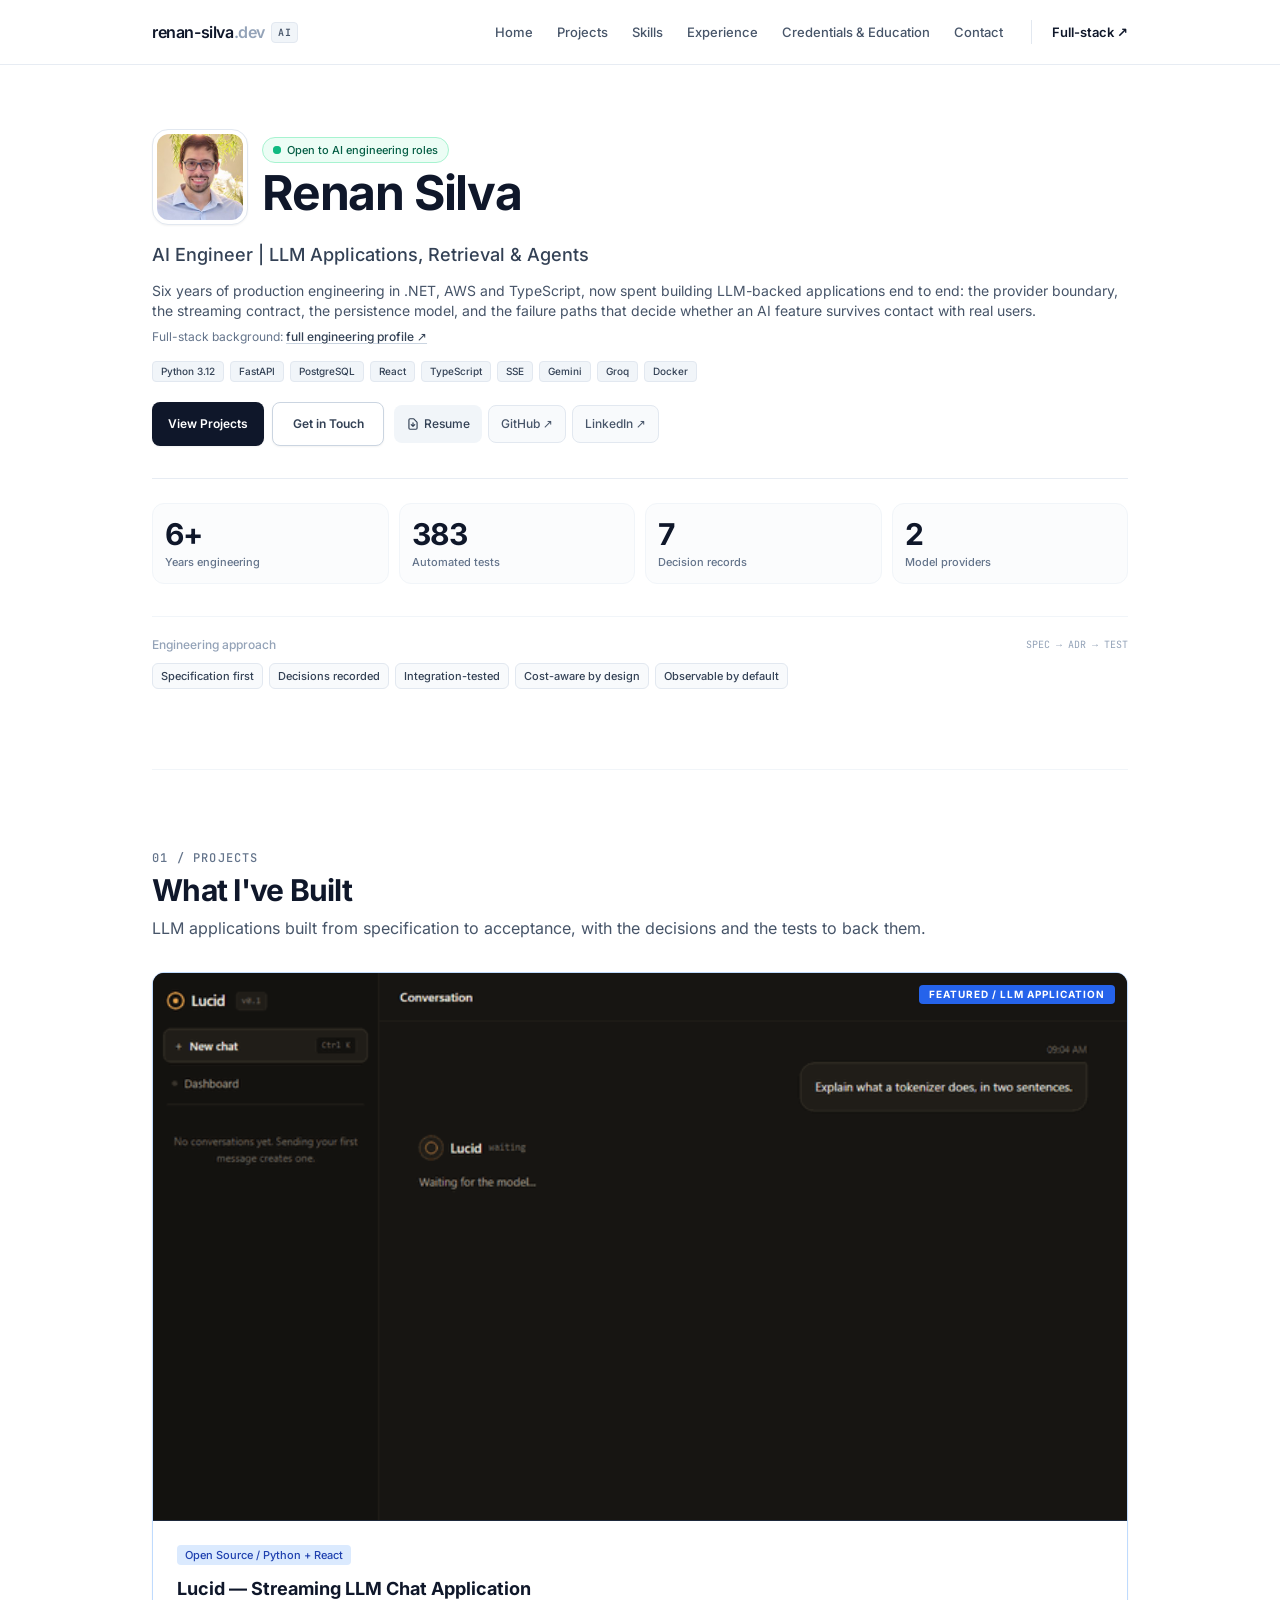
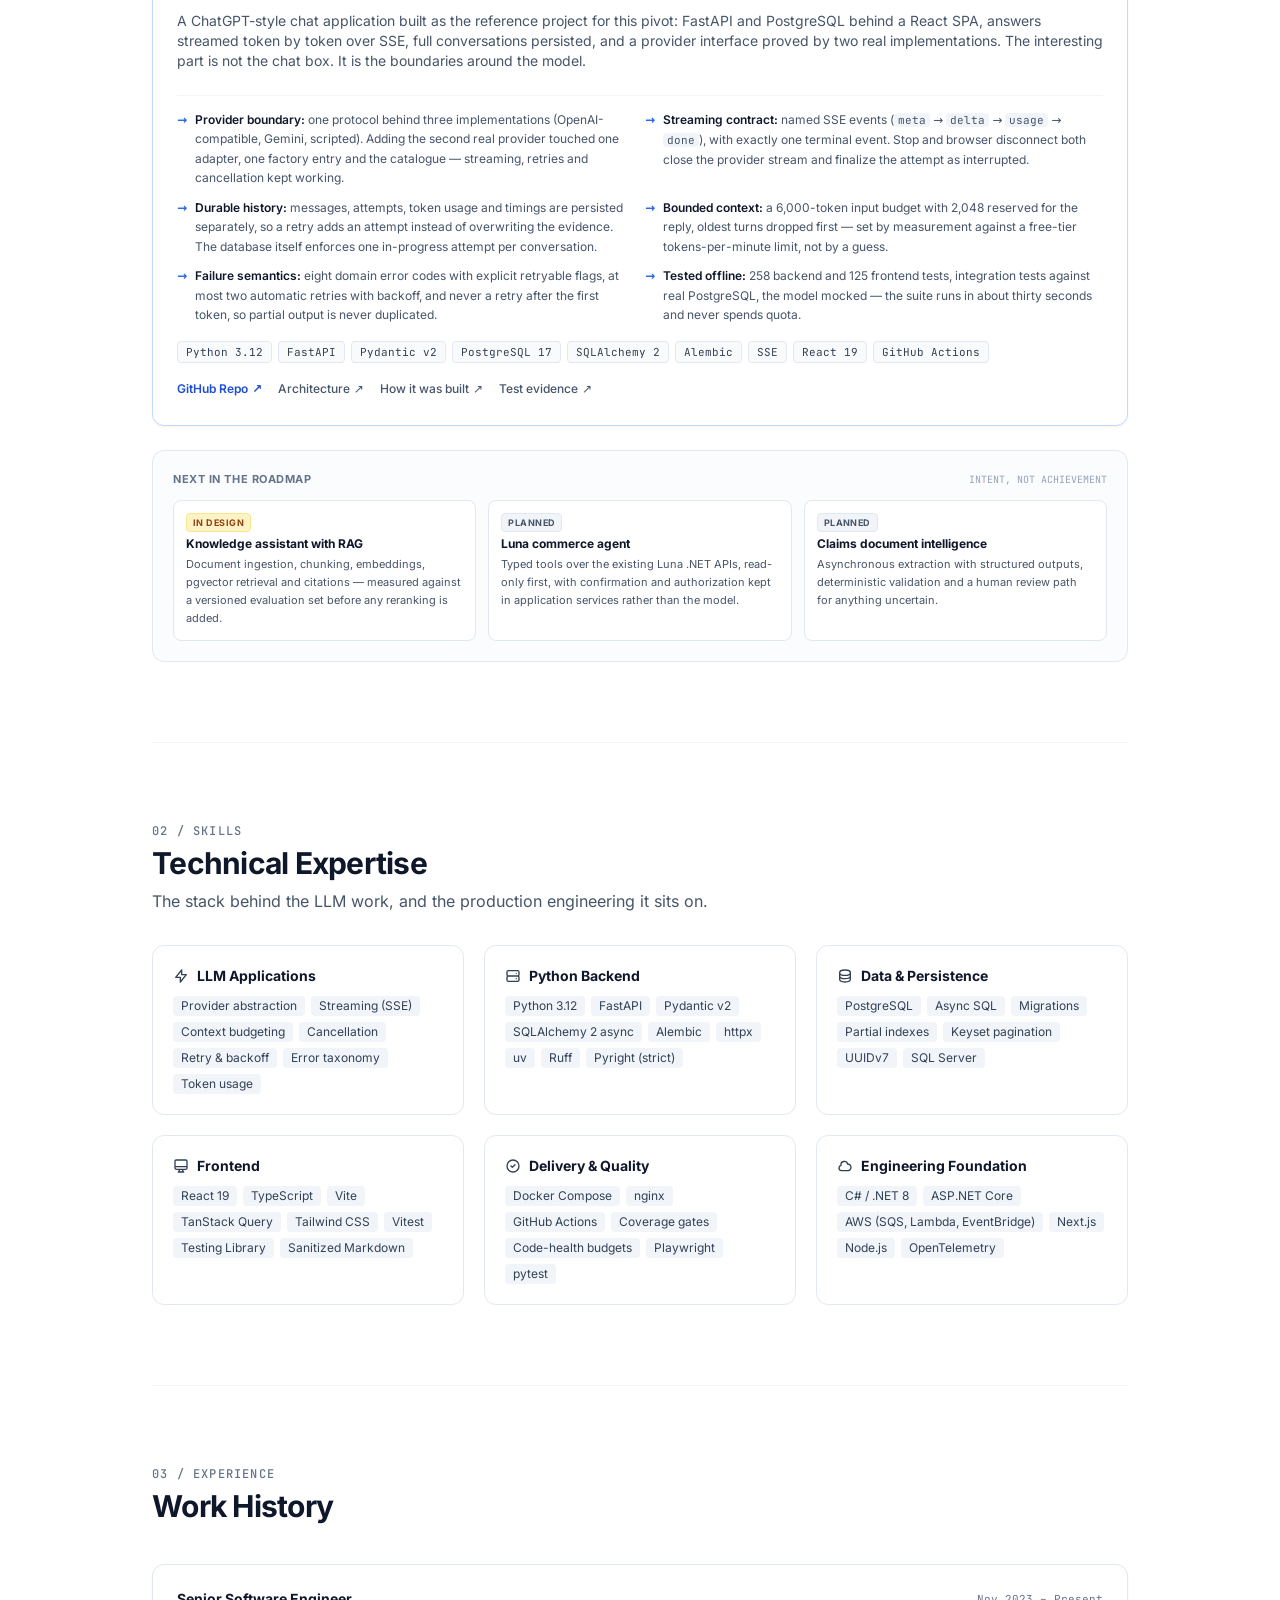
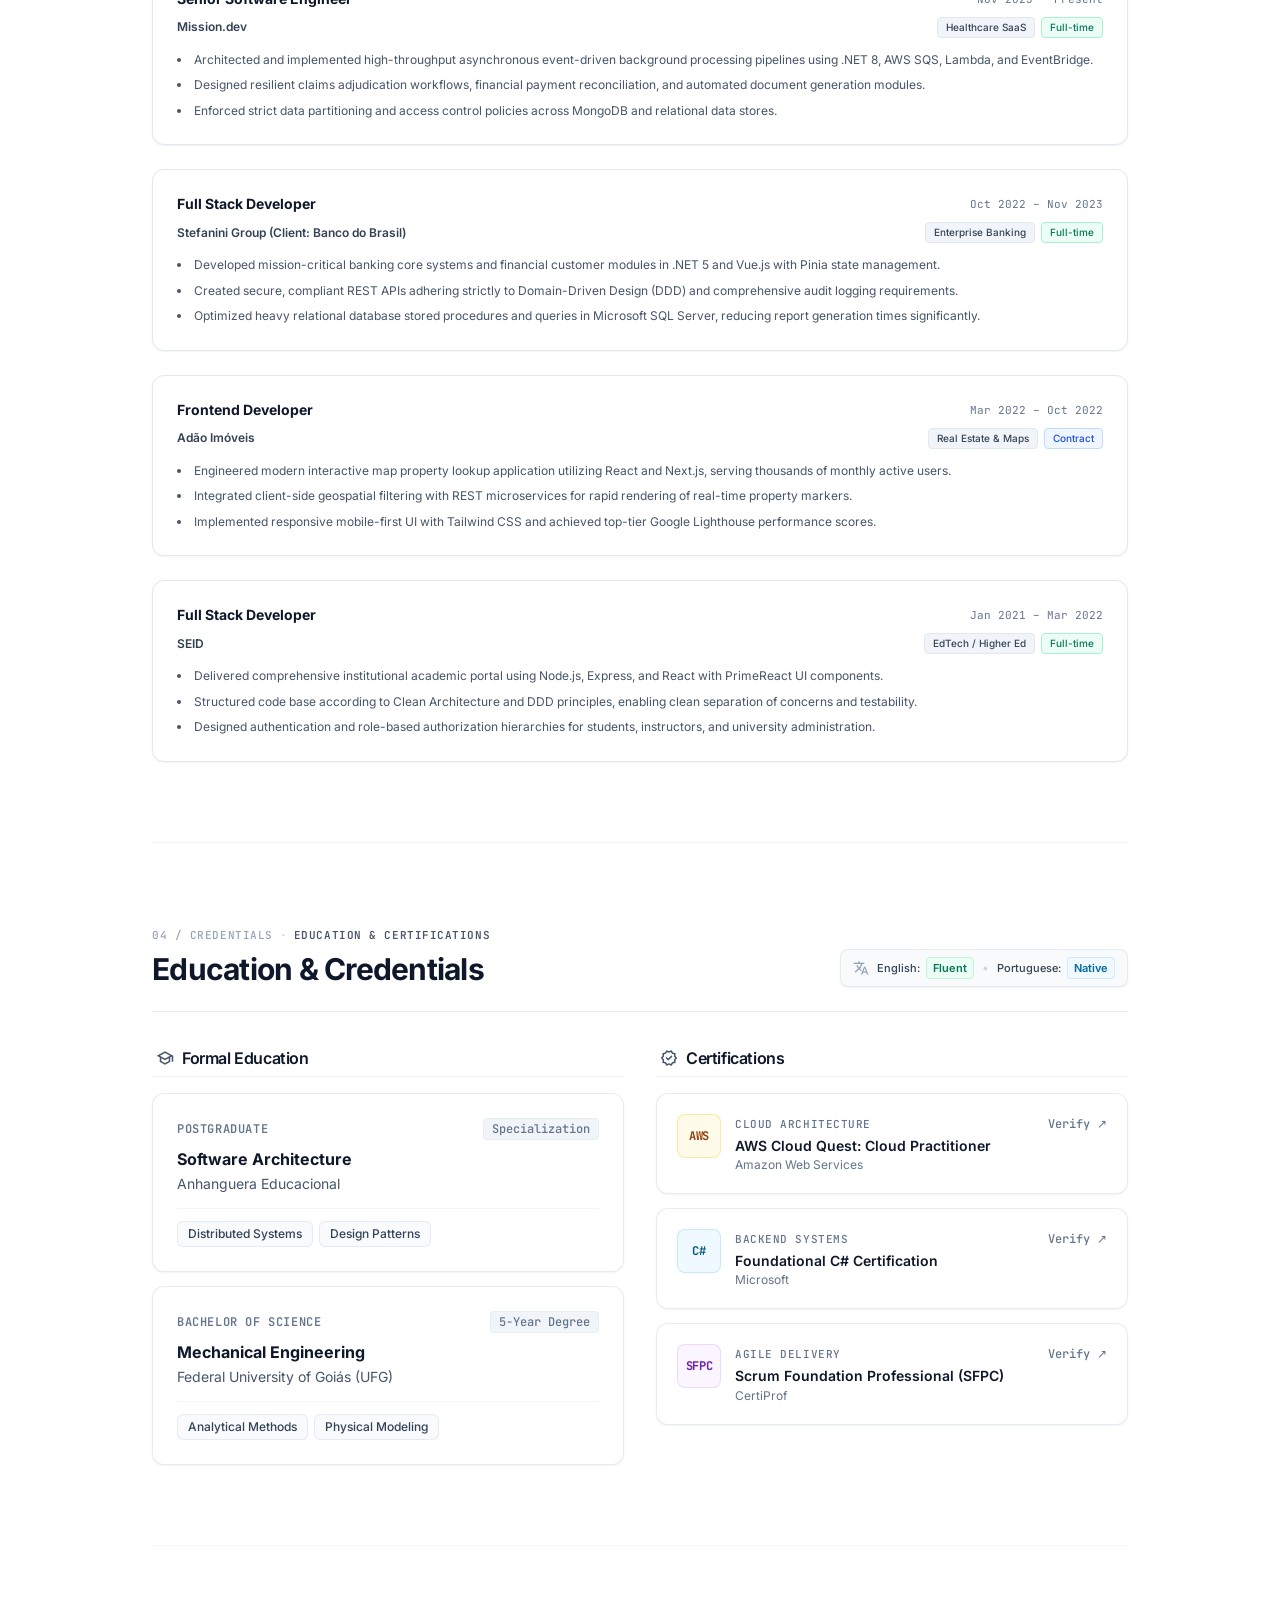
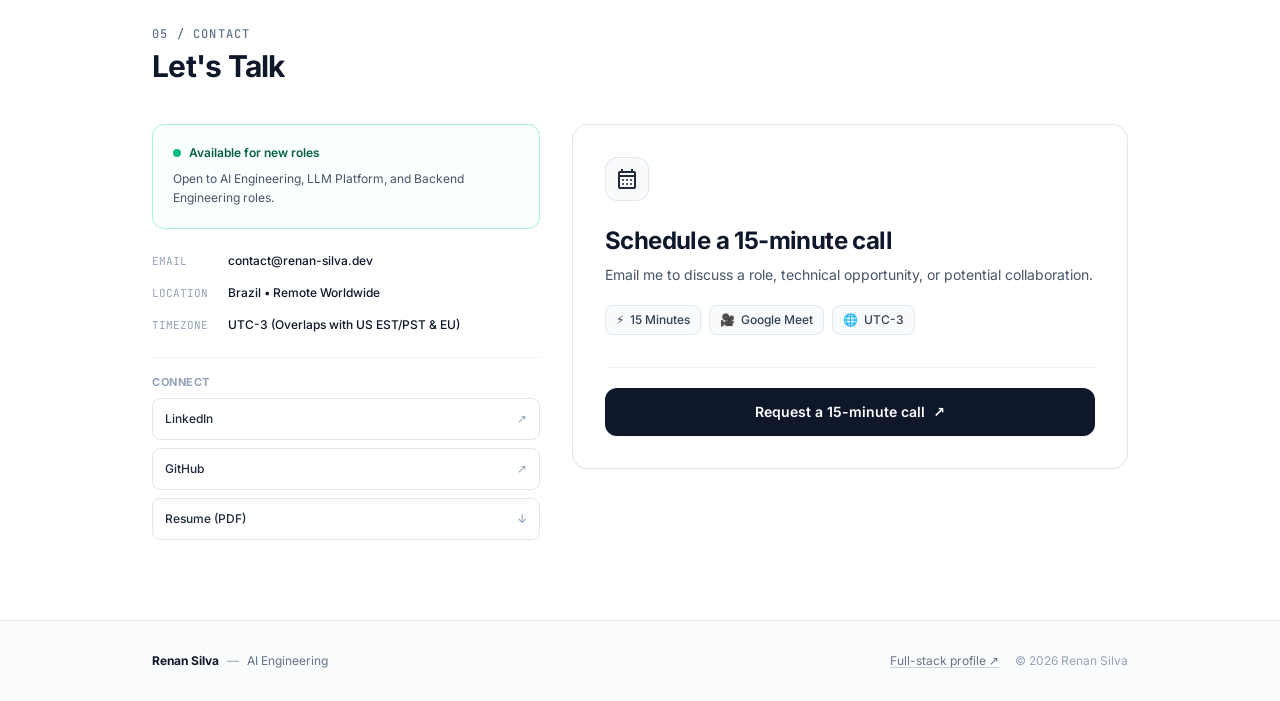
==== ai/index.html @ 1efafecb "Add an AI engineering profile at /ai/ and cross-link the two pages" ====
<!DOCTYPE html><html class="scroll-smooth" lang="en">
<head>
<meta charset="utf-8">
<meta content="width=device-width, initial-scale=1.0" name="viewport">
<!-- Generated by tools/make-favicon.mjs from assets/favicon-source.png. -->
<link href="../assets/favicon.ico" rel="icon" sizes="16x16 32x32 48x48">
<link href="../assets/favicon-32x32.png" rel="icon" sizes="32x32" type="image/png">
<link href="../assets/apple-touch-icon.png" rel="apple-touch-icon">
<!-- Cal.com element-click embed, shared with the full-stack page. Loads
     app.cal.com/embed/embed.js, which renders the calendar into a modal when the
     CTA is clicked. The whole block is skipped below 768px; the mobile CTA is a
     plain link. 768px must stay in step with the `hidden md:inline-flex` on the
     desktop button in the contact section. -->
<script type="text/javascript">
  if (window.matchMedia("(min-width: 768px)").matches) {
  (function (C, A, L) { let p = function (a, ar) { a.q.push(ar); }; let d = C.document; C.Cal = C.Cal || function () { let cal = C.Cal; let ar = arguments; if (!cal.loaded) { cal.ns = {}; cal.q = cal.q || []; d.head.appendChild(d.createElement("script")).src = A; cal.loaded = true; } if (ar[0] === L) { const api = function () { p(api, arguments); }; const namespace = ar[1]; api.q = api.q || []; if(typeof namespace === "string"){cal.ns[namespace] = cal.ns[namespace] || api;p(cal.ns[namespace], ar);p(cal, ["initNamespace", namespace]);} else p(cal, ar); return;} p(cal, ar); }; })(window, "https://app.cal.com/embed/embed.js", "init");
  Cal("init", "15min", {origin:"https://app.cal.com"});
  Cal.config = Cal.config || {};
  Cal.config.forwardQueryParams = true;
  Cal.ns["15min"]("ui", {"hideEventTypeDetails":false,"layout":"month_view"});
  }
</script>
<title>Renan Silva — AI Engineering | LLM Applications, Retrieval &amp; Agents</title>
<meta name="description" content="Software engineer building LLM-backed applications end to end: provider boundaries, SSE streaming, conversation persistence, failure semantics and the tests behind them. Featured project: Lucid, a ChatGPT-style chat application in FastAPI, PostgreSQL and React.">
<!-- The full-stack page is the primary profile on the bare domain; this page is
     a deliberate second entry point, so it declares itself rather than competing. -->
<link rel="canonical" href="https://renan-silva.dev/ai/">
<!-- Tailwind is compiled from src/input.css into assets/output.css. Do not edit the generated file. -->
<link href="../assets/fonts/inter-latin.woff2" as="font" type="font/woff2" rel="preload" crossorigin>
<link href="../assets/output.css" rel="stylesheet">
</head>
<body class="bg-white text-slate-900 selection:bg-slate-900 selection:text-white">
<!-- BEGIN: MainHeader -->
<header class="sticky top-0 z-50 backdrop-blur-md bg-white/90 border-b border-slate-200/80 transition-all duration-200">
<div class="max-w-5xl mx-auto px-4 sm:px-6 h-14 sm:h-16 flex items-center justify-between">
<a class="group flex items-center gap-1.5 font-bold tracking-tight text-slate-900 hover:text-slate-600 transition-colors" href="#hero">
<span class="text-base font-semibold">renan-silva<span class="text-slate-400">.dev</span></span>
<span class="text-[10px] font-mono font-semibold uppercase tracking-wider text-slate-600 bg-slate-100 border border-slate-200 rounded px-1.5 py-0.5">AI</span>
</a>
<!-- The cross-link is in the nav at lg and up only. The six section links plus a
     seventh label do not fit between 768px and 1024px without wrapping, so that
     range keeps the compact header instead. -->
<nav aria-label="Main Navigation" class="hidden lg:flex items-center gap-6 text-xs lg:text-[13px] font-medium text-slate-600">
<a class="hover:text-slate-900 transition-colors py-1" href="#hero">Home</a>
<a class="hover:text-slate-900 transition-colors py-1" href="#projects">Projects</a>
<a class="hover:text-slate-900 transition-colors py-1" href="#skills">Skills</a>
<a class="hover:text-slate-900 transition-colors py-1" href="#experience">Experience</a>
<a class="hover:text-slate-900 transition-colors py-1" href="#certifications">Credentials &amp; Education</a>
<a class="hover:text-slate-900 transition-colors py-1" href="#contact">Contact</a>
<a class="ml-1 pl-5 border-l border-slate-200 font-semibold text-slate-900 hover:text-slate-600 transition-colors py-1" href="../">Full-stack <span aria-hidden="true">↗</span></a>
</nav>
<a class="lg:hidden inline-flex items-center justify-center px-3.5 py-1.5 rounded-lg bg-slate-100 border border-slate-200 text-slate-700 text-xs font-semibold hover:bg-slate-200 transition-colors min-h-[40px]" href="#contact">Contact</a>
</div>
</header>
<!-- END: MainHeader -->
<!-- BEGIN: MainContent -->
<main class="max-w-5xl mx-auto px-4 sm:px-6 divide-y divide-slate-100">
<!-- BEGIN: HeroSection -->
<section class="pt-12 sm:pt-16 pb-14 sm:pb-20" id="hero">
<div class="w-full flex flex-col items-start">
<div class="flex flex-col sm:flex-row items-start sm:items-center gap-4 mb-4 w-full">
<div class="flex items-center gap-3.5 w-full">
<div class="w-20 h-20 sm:w-24 sm:h-24 rounded-2xl p-1 bg-white border border-slate-200 shadow-sm shrink-0">
<div class="relative overflow-hidden rounded-xl bg-slate-100 w-full h-full">
<img alt="Renan Silva" class="w-full h-full object-cover object-center" decoding="async" height="96" src="../assets/portrait.jpg" width="96">
</div>
</div>
<div class="flex flex-col">
<div class="inline-flex items-center gap-1.5 px-2.5 py-1 rounded-full bg-emerald-50 border border-emerald-200 text-emerald-800 text-[11px] font-medium w-fit mb-1.5">
<span class="relative flex h-2 w-2"><span class="animate-ping absolute inline-flex h-full w-full rounded-full bg-emerald-400 opacity-75"></span><span class="relative inline-flex rounded-full h-2 w-2 bg-emerald-500"></span></span>Open to AI engineering roles</div>
<h1 class="text-3xl sm:text-5xl font-extrabold tracking-tight text-slate-900 leading-tight">Renan Silva</h1>
</div>
</div>
</div>
<p class="text-sm sm:text-lg font-medium text-slate-700 leading-snug">AI Engineer | LLM Applications, Retrieval &amp; Agents</p>
<p class="mt-3 text-xs sm:text-sm text-slate-600 leading-relaxed">Six years of production engineering in .NET, AWS and TypeScript, now spent building LLM-backed applications end to end: the provider boundary, the streaming contract, the persistence model, and the failure paths that decide whether an AI feature survives contact with real users.</p>
<p class="mt-2 text-[11px] sm:text-xs text-slate-500">Full-stack background: <a class="font-medium text-slate-700 underline decoration-slate-300 underline-offset-2 hover:text-slate-900 hover:decoration-slate-500 transition-colors" href="../">full engineering profile <span aria-hidden="true">↗</span></a></p>
<div aria-label="Primary Tech Stack" class="mt-4 flex flex-wrap gap-1.5 w-full">
<span class="px-2 py-0.5 rounded text-[10px] font-medium bg-slate-100 text-slate-700 border border-slate-200">Python 3.12</span>
<span class="px-2 py-0.5 rounded text-[10px] font-medium bg-slate-100 text-slate-700 border border-slate-200">FastAPI</span>
<span class="px-2 py-0.5 rounded text-[10px] font-medium bg-slate-100 text-slate-700 border border-slate-200">PostgreSQL</span>
<span class="px-2 py-0.5 rounded text-[10px] font-medium bg-slate-100 text-slate-700 border border-slate-200">React</span>
<span class="px-2 py-0.5 rounded text-[10px] font-medium bg-slate-100 text-slate-700 border border-slate-200">TypeScript</span>
<span class="px-2 py-0.5 rounded text-[10px] font-medium bg-slate-100 text-slate-700 border border-slate-200">SSE</span>
<span class="px-2 py-0.5 rounded text-[10px] font-medium bg-slate-100 text-slate-700 border border-slate-200">Gemini</span>
<span class="px-2 py-0.5 rounded text-[10px] font-medium bg-slate-100 text-slate-700 border border-slate-200">Groq</span>
<span class="px-2 py-0.5 rounded text-[10px] font-medium bg-slate-100 text-slate-700 border border-slate-200">Docker</span>
</div>
<div class="mt-5 flex flex-col sm:flex-row items-stretch sm:items-center gap-2.5 w-full">
<div class="grid grid-cols-2 gap-2 w-full sm:w-auto">
<a class="justify-center inline-flex items-center px-4 py-2.5 text-xs font-semibold text-white bg-slate-900 hover:bg-slate-800 rounded-lg transition-colors shadow-sm min-h-[44px]" href="#projects">View Projects</a>
<a class="justify-center inline-flex items-center px-4 py-2.5 text-xs font-semibold text-slate-700 bg-white border border-slate-300 hover:bg-slate-50 rounded-lg transition-colors shadow-sm min-h-[44px]" href="#contact">Get in Touch</a>
</div>
<div class="flex items-center justify-between sm:justify-start gap-1.5 w-full sm:w-auto pt-1 sm:pt-0">
<a class="flex-1 sm:flex-none justify-center inline-flex items-center px-3 py-2 text-xs font-medium text-slate-700 bg-slate-100 hover:bg-slate-200 rounded-lg transition-colors min-h-[38px]" download type="application/pdf" href="../assets/Renan_Silva_Resume.pdf"><svg class="w-3.5 h-3.5 mr-1" fill="none" stroke="currentColor" viewBox="0 0 24 24"><path d="M12 10v6m0 0l-3-3m3 3l3-3m2 8H7a2 2 0 01-2-2V5a2 2 0 012-2h5.586a1 1 0 01.707.293l5.414 5.414a1 1 0 01.293.707V19a2 2 0 01-2 2z" stroke-linecap="round" stroke-linejoin="round" stroke-width="2"></path></svg>Resume</a>
<a class="flex-1 sm:flex-none inline-flex items-center justify-center px-3 py-2 text-xs font-medium text-slate-600 bg-slate-50 hover:bg-slate-100 rounded-lg border border-slate-200 hover:text-slate-900 transition-colors min-h-[38px]" href="https://github.com/renanmoraisdasilva" rel="noopener noreferrer" target="_blank">GitHub ↗</a>
<a class="flex-1 sm:flex-none inline-flex items-center justify-center px-3 py-2 text-xs font-medium text-slate-600 bg-slate-50 hover:bg-slate-100 rounded-lg border border-slate-200 hover:text-slate-900 transition-colors min-h-[38px]" href="https://www.linkedin.com/in/renan-da-silva" rel="noopener noreferrer" target="_blank">LinkedIn ↗</a>
</div>
</div>
<div class="mt-8 grid grid-cols-2 sm:grid-cols-4 gap-2.5 pt-6 border-t border-slate-200/80 w-full">
<div class="p-3 bg-slate-50/50 rounded-xl border border-slate-100">
<div class="text-2xl sm:text-3xl font-bold tracking-tight text-slate-900">6+</div>
<div class="text-[11px] text-slate-500 font-medium mt-0.5">Years engineering</div>
</div>
<div class="p-3 bg-slate-50/50 rounded-xl border border-slate-100">
<div class="text-2xl sm:text-3xl font-bold tracking-tight text-slate-900">383</div>
<div class="text-[11px] text-slate-500 font-medium mt-0.5">Automated tests</div>
</div>
<div class="p-3 bg-slate-50/50 rounded-xl border border-slate-100">
<div class="text-2xl sm:text-3xl font-bold tracking-tight text-slate-900">7</div>
<div class="text-[11px] text-slate-500 font-medium mt-0.5">Decision records</div>
</div>
<div class="p-3 bg-slate-50/50 rounded-xl border border-slate-100">
<div class="text-2xl sm:text-3xl font-bold tracking-tight text-slate-900">2</div>
<div class="text-[11px] text-slate-500 font-medium mt-0.5">Model providers</div>
</div>
</div>
</div>
<div class="mt-8 pt-5 border-t border-slate-100 flex flex-col gap-2.5 w-full">
<div class="w-full flex items-center justify-between">
<span class="text-slate-400 text-xs font-medium">Engineering approach</span>
<span class="text-[10px] font-mono text-slate-400">SPEC → ADR → TEST</span>
</div>
<div class="flex flex-wrap gap-1.5 w-full">
<span class="px-2 py-1 rounded-md bg-slate-50 border border-slate-200 text-slate-700 text-[11px] font-medium">Specification first</span>
<span class="px-2 py-1 rounded-md bg-slate-50 border border-slate-200 text-slate-700 text-[11px] font-medium">Decisions recorded</span>
<span class="px-2 py-1 rounded-md bg-slate-50 border border-slate-200 text-slate-700 text-[11px] font-medium">Integration-tested</span>
<span class="px-2 py-1 rounded-md bg-slate-50 border border-slate-200 text-slate-700 text-[11px] font-medium">Cost-aware by design</span>
<span class="px-2 py-1 rounded-md bg-slate-50 border border-slate-200 text-slate-700 text-[11px] font-medium">Observable by default</span>
</div>
</div>
</section>
<!-- END: HeroSection -->
<!-- BEGIN: ProjectsSection -->
<section class="py-14 sm:py-20" id="projects">
<div class="flex flex-col items-start mb-8">
<div class="text-xs font-mono font-medium text-slate-500 uppercase tracking-widest mb-1.5">01 / projects</div>
<h2 class="text-3xl font-bold tracking-tight text-slate-900">What I've Built</h2>
<p class="mt-2 text-sm sm:text-base text-slate-600">LLM applications built from specification to acceptance, with the decisions and the tests to back them.</p>
</div>
<!-- Featured project. The preview, the title and the repo link all point at the
     repository; the documentation links go to the current-state architecture,
     the honest build history and the test evidence, in that order. -->
<article class="rounded-xl border border-blue-200 bg-white hover:border-blue-400 transition-all duration-200 flex flex-col justify-between shadow-sm overflow-hidden group">
<div>
<div class="relative bg-slate-900 border-b border-slate-800 overflow-hidden aspect-[16/9]">
<a class="block focus:outline-none focus-visible:ring-2 focus-visible:ring-blue-500 focus-visible:ring-offset-2" href="https://github.com/renanmoraisdasilva/lucid" rel="noopener noreferrer" target="_blank">
<img alt="Lucid demo: streamed reply with Markdown, code highlighting, model picker and conversation sidebar" class="w-full h-full object-cover object-top group-hover:scale-[1.02] transition-transform duration-300" decoding="async" height="522" loading="lazy" src="../assets/lucid-demo.gif" width="680">
</a>
<div class="absolute top-3 right-3 bg-blue-600 text-white text-[10px] uppercase tracking-widest font-bold px-2.5 py-0.5 rounded shadow-sm">Featured / LLM Application</div>
</div>
<div class="p-4 sm:p-6">
<div class="flex items-center justify-between text-xs mb-2.5">
<span class="inline-flex items-center px-2 py-0.5 rounded font-medium bg-blue-100 text-blue-800 text-[11px]">Open Source / Python + React</span>
</div>
<h3 class="text-base sm:text-lg font-bold text-slate-900 group-hover:text-blue-600 transition-colors leading-snug">
<a class="focus:outline-none focus-visible:ring-2 focus-visible:ring-blue-500" href="https://github.com/renanmoraisdasilva/lucid" rel="noopener noreferrer" target="_blank">Lucid — Streaming LLM Chat Application</a>
</h3>
<p class="mt-2 text-xs sm:text-sm text-slate-600 leading-relaxed">A ChatGPT-style chat application built as the reference project for this pivot: FastAPI and PostgreSQL behind a React SPA, answers streamed token by token over SSE, full conversations persisted, and a provider interface proved by two real implementations. The interesting part is not the chat box. It is the boundaries around the model.</p>
</div>
</div>
<div class="px-4 pb-4 sm:px-6 sm:pb-6 pt-0">
<div class="pt-3.5 border-t border-slate-100">
<ul class="grid grid-cols-1 md:grid-cols-2 gap-2.5 mb-4 text-xs text-slate-600 leading-relaxed">
<li class="flex gap-2"><span class="text-blue-600 font-bold shrink-0" aria-hidden="true">→</span><span><strong class="font-semibold text-slate-900">Provider boundary:</strong> one protocol behind three implementations (OpenAI-compatible, Gemini, scripted). Adding the second real provider touched one adapter, one factory entry and the catalogue — streaming, retries and cancellation kept working.</span></li>
<li class="flex gap-2"><span class="text-blue-600 font-bold shrink-0" aria-hidden="true">→</span><span><strong class="font-semibold text-slate-900">Streaming contract:</strong> named SSE events (<code class="font-mono text-[11px] bg-slate-100 px-1 rounded">meta</code> → <code class="font-mono text-[11px] bg-slate-100 px-1 rounded">delta</code> → <code class="font-mono text-[11px] bg-slate-100 px-1 rounded">usage</code> → <code class="font-mono text-[11px] bg-slate-100 px-1 rounded">done</code>), with exactly one terminal event. Stop and browser disconnect both close the provider stream and finalize the attempt as interrupted.</span></li>
<li class="flex gap-2"><span class="text-blue-600 font-bold shrink-0" aria-hidden="true">→</span><span><strong class="font-semibold text-slate-900">Durable history:</strong> messages, attempts, token usage and timings are persisted separately, so a retry adds an attempt instead of overwriting the evidence. The database itself enforces one in-progress attempt per conversation.</span></li>
<li class="flex gap-2"><span class="text-blue-600 font-bold shrink-0" aria-hidden="true">→</span><span><strong class="font-semibold text-slate-900">Bounded context:</strong> a 6,000-token input budget with 2,048 reserved for the reply, oldest turns dropped first — set by measurement against a free-tier tokens-per-minute limit, not by a guess.</span></li>
<li class="flex gap-2"><span class="text-blue-600 font-bold shrink-0" aria-hidden="true">→</span><span><strong class="font-semibold text-slate-900">Failure semantics:</strong> eight domain error codes with explicit retryable flags, at most two automatic retries with backoff, and never a retry after the first token, so partial output is never duplicated.</span></li>
<li class="flex gap-2"><span class="text-blue-600 font-bold shrink-0" aria-hidden="true">→</span><span><strong class="font-semibold text-slate-900">Tested offline:</strong> 258 backend and 125 frontend tests, integration tests against real PostgreSQL, the model mocked — the suite runs in about thirty seconds and never spends quota.</span></li>
</ul>
<div class="flex flex-wrap gap-1.5 mb-3.5">
<span class="px-2 py-0.5 text-[11px] font-mono bg-slate-50 text-slate-700 rounded border border-slate-200">Python 3.12</span>
<span class="px-2 py-0.5 text-[11px] font-mono bg-slate-50 text-slate-700 rounded border border-slate-200">FastAPI</span>
<span class="px-2 py-0.5 text-[11px] font-mono bg-slate-50 text-slate-700 rounded border border-slate-200">Pydantic v2</span>
<span class="px-2 py-0.5 text-[11px] font-mono bg-slate-50 text-slate-700 rounded border border-slate-200">PostgreSQL 17</span>
<span class="px-2 py-0.5 text-[11px] font-mono bg-slate-50 text-slate-700 rounded border border-slate-200">SQLAlchemy 2</span>
<span class="px-2 py-0.5 text-[11px] font-mono bg-slate-50 text-slate-700 rounded border border-slate-200">Alembic</span>
<span class="px-2 py-0.5 text-[11px] font-mono bg-slate-50 text-slate-700 rounded border border-slate-200">SSE</span>
<span class="px-2 py-0.5 text-[11px] font-mono bg-slate-50 text-slate-700 rounded border border-slate-200">React 19</span>
<span class="px-2 py-0.5 text-[11px] font-mono bg-slate-50 text-slate-700 rounded border border-slate-200">GitHub Actions</span>
</div>
<div class="flex flex-wrap items-center gap-x-4 gap-y-1 text-xs font-medium">
<a class="text-blue-700 hover:text-blue-900 inline-flex items-center gap-1 font-semibold py-1" href="https://github.com/renanmoraisdasilva/lucid" rel="noopener noreferrer" target="_blank">GitHub Repo <span aria-hidden="true">↗</span></a>
<a class="text-slate-600 hover:text-slate-900 inline-flex items-center gap-1 py-1" href="https://github.com/renanmoraisdasilva/lucid/blob/main/docs/architecture.md" rel="noopener noreferrer" target="_blank">Architecture <span aria-hidden="true">↗</span></a>
<a class="text-slate-600 hover:text-slate-900 inline-flex items-center gap-1 py-1" href="https://github.com/renanmoraisdasilva/lucid/blob/main/docs/how-it-was-built.md" rel="noopener noreferrer" target="_blank">How it was built <span aria-hidden="true">↗</span></a>
<a class="text-slate-600 hover:text-slate-900 inline-flex items-center gap-1 py-1" href="https://github.com/renanmoraisdasilva/lucid/blob/main/docs/testing.md" rel="noopener noreferrer" target="_blank">Test evidence <span aria-hidden="true">↗</span></a>
</div>
</div>
</div>
</article>
<!-- Roadmap. Labelled as intent so the page never claims work that does not
     exist yet; each item is replaced by a real card when it is built. -->
<div class="mt-6 p-4 sm:p-5 rounded-xl border border-slate-200 bg-slate-50/60">
<div class="flex flex-col sm:flex-row sm:items-center sm:justify-between gap-1.5 mb-3">
<span class="text-[11px] font-bold uppercase tracking-wider text-slate-500">Next in the roadmap</span>
<span class="text-[10px] font-mono text-slate-400">INTENT, NOT ACHIEVEMENT</span>
</div>
<div class="grid grid-cols-1 md:grid-cols-3 gap-3">
<div class="p-3 rounded-lg bg-white border border-slate-200">
<div class="flex items-center gap-1.5 mb-1"><span class="px-1.5 py-0.5 rounded text-[9px] font-bold uppercase tracking-wider bg-amber-100 text-amber-800 border border-amber-200">In design</span></div>
<h4 class="text-xs font-bold text-slate-900">Knowledge assistant with RAG</h4>
<p class="mt-1 text-[11px] text-slate-600 leading-relaxed">Document ingestion, chunking, embeddings, pgvector retrieval and citations — measured against a versioned evaluation set before any reranking is added.</p>
</div>
<div class="p-3 rounded-lg bg-white border border-slate-200">
<div class="flex items-center gap-1.5 mb-1"><span class="px-1.5 py-0.5 rounded text-[9px] font-bold uppercase tracking-wider bg-slate-100 text-slate-600 border border-slate-200">Planned</span></div>
<h4 class="text-xs font-bold text-slate-900">Luna commerce agent</h4>
<p class="mt-1 text-[11px] text-slate-600 leading-relaxed">Typed tools over the existing Luna .NET APIs, read-only first, with confirmation and authorization kept in application services rather than the model.</p>
</div>
<div class="p-3 rounded-lg bg-white border border-slate-200">
<div class="flex items-center gap-1.5 mb-1"><span class="px-1.5 py-0.5 rounded text-[9px] font-bold uppercase tracking-wider bg-slate-100 text-slate-600 border border-slate-200">Planned</span></div>
<h4 class="text-xs font-bold text-slate-900">Claims document intelligence</h4>
<p class="mt-1 text-[11px] text-slate-600 leading-relaxed">Asynchronous extraction with structured outputs, deterministic validation and a human review path for anything uncertain.</p>
</div>
</div>
</div>
</section>
<!-- END: ProjectsSection -->
<!-- BEGIN: SkillsSection -->
<section class="py-14 sm:py-20" id="skills">
<div class="flex flex-col items-start mb-8">
<div class="text-xs font-mono font-medium text-slate-500 uppercase tracking-widest mb-1.5">02 / skills</div>
<h2 class="text-3xl font-bold tracking-tight text-slate-900">Technical Expertise</h2>
<p class="mt-2 text-sm sm:text-base text-slate-600">The stack behind the LLM work, and the production engineering it sits on.</p>
</div>
<div class="grid grid-cols-1 md:grid-cols-2 lg:grid-cols-3 gap-5">
<div class="p-4 sm:p-5 rounded-xl border border-slate-200 bg-white">
<div class="flex items-center gap-2 mb-2.5">
<svg class="w-4 h-4 text-slate-700" fill="none" stroke="currentColor" viewBox="0 0 24 24"><path d="M13 10V3L4 14h7v7l9-11h-7z" stroke-linecap="round" stroke-linejoin="round" stroke-width="2"></path></svg>
<h3 class="text-sm font-bold text-slate-900">LLM Applications</h3>
</div>
<div class="flex flex-wrap gap-1.5">
<span class="px-2 py-0.5 text-xs bg-slate-100 text-slate-700 rounded">Provider abstraction</span>
<span class="px-2 py-0.5 text-xs bg-slate-100 text-slate-700 rounded">Streaming (SSE)</span>
<span class="px-2 py-0.5 text-xs bg-slate-100 text-slate-700 rounded">Context budgeting</span>
<span class="px-2 py-0.5 text-xs bg-slate-100 text-slate-700 rounded">Cancellation</span>
<span class="px-2 py-0.5 text-xs bg-slate-100 text-slate-700 rounded">Retry &amp; backoff</span>
<span class="px-2 py-0.5 text-xs bg-slate-100 text-slate-700 rounded">Error taxonomy</span>
<span class="px-2 py-0.5 text-xs bg-slate-100 text-slate-700 rounded">Token usage</span>
</div>
</div>
<div class="p-4 sm:p-5 rounded-xl border border-slate-200 bg-white">
<div class="flex items-center gap-2 mb-2.5">
<svg class="w-4 h-4 text-slate-700" fill="none" stroke="currentColor" viewBox="0 0 24 24"><path d="M5 12h14M5 12a2 2 0 01-2-2V6a2 2 0 012-2h14a2 2 0 012 2v4a2 2 0 01-2 2M5 12a2 2 0 00-2 2v4a2 2 0 002 2h14a2 2 0 002-2v-4a2 2 0 00-2-2m-2-4h.01M17 16h.01" stroke-linecap="round" stroke-linejoin="round" stroke-width="2"></path></svg>
<h3 class="text-sm font-bold text-slate-900">Python Backend</h3>
</div>
<div class="flex flex-wrap gap-1.5">
<span class="px-2 py-0.5 text-xs bg-slate-100 text-slate-700 rounded">Python 3.12</span>
<span class="px-2 py-0.5 text-xs bg-slate-100 text-slate-700 rounded">FastAPI</span>
<span class="px-2 py-0.5 text-xs bg-slate-100 text-slate-700 rounded">Pydantic v2</span>
<span class="px-2 py-0.5 text-xs bg-slate-100 text-slate-700 rounded">SQLAlchemy 2 async</span>
<span class="px-2 py-0.5 text-xs bg-slate-100 text-slate-700 rounded">Alembic</span>
<span class="px-2 py-0.5 text-xs bg-slate-100 text-slate-700 rounded">httpx</span>
<span class="px-2 py-0.5 text-xs bg-slate-100 text-slate-700 rounded">uv</span>
<span class="px-2 py-0.5 text-xs bg-slate-100 text-slate-700 rounded">Ruff</span>
<span class="px-2 py-0.5 text-xs bg-slate-100 text-slate-700 rounded">Pyright (strict)</span>
</div>
</div>
<div class="p-4 sm:p-5 rounded-xl border border-slate-200 bg-white">
<div class="flex items-center gap-2 mb-2.5">
<svg class="w-4 h-4 text-slate-700" fill="none" stroke="currentColor" viewBox="0 0 24 24"><path d="M4 7v10c0 2.21 3.582 4 8 4s8-1.79 8-4V7M4 7c0 2.21 3.582 4 8 4s8-1.79 8-4M4 7c0-2.21 3.582-4 8-4s8 1.79 8 4m0 5c0 2.21-3.582 4-8 4s-8-1.79-8-4" stroke-linecap="round" stroke-linejoin="round" stroke-width="2"></path></svg>
<h3 class="text-sm font-bold text-slate-900">Data &amp; Persistence</h3>
</div>
<div class="flex flex-wrap gap-1.5">
<span class="px-2 py-0.5 text-xs bg-slate-100 text-slate-700 rounded">PostgreSQL</span>
<span class="px-2 py-0.5 text-xs bg-slate-100 text-slate-700 rounded">Async SQL</span>
<span class="px-2 py-0.5 text-xs bg-slate-100 text-slate-700 rounded">Migrations</span>
<span class="px-2 py-0.5 text-xs bg-slate-100 text-slate-700 rounded">Partial indexes</span>
<span class="px-2 py-0.5 text-xs bg-slate-100 text-slate-700 rounded">Keyset pagination</span>
<span class="px-2 py-0.5 text-xs bg-slate-100 text-slate-700 rounded">UUIDv7</span>
<span class="px-2 py-0.5 text-xs bg-slate-100 text-slate-700 rounded">SQL Server</span>
</div>
</div>
<div class="p-4 sm:p-5 rounded-xl border border-slate-200 bg-white">
<div class="flex items-center gap-2 mb-2.5">
<svg class="w-4 h-4 text-slate-700" fill="none" stroke="currentColor" viewBox="0 0 24 24"><path d="M9.75 17L9 20l-1 1h8l-1-1-.75-3M3 13h18M5 17h14a2 2 0 002-2V5a2 2 0 00-2-2H5a2 2 0 00-2 2v10a2 2 0 002 2z" stroke-linecap="round" stroke-linejoin="round" stroke-width="2"></path></svg>
<h3 class="text-sm font-bold text-slate-900">Frontend</h3>
</div>
<div class="flex flex-wrap gap-1.5">
<span class="px-2 py-0.5 text-xs bg-slate-100 text-slate-700 rounded">React 19</span>
<span class="px-2 py-0.5 text-xs bg-slate-100 text-slate-700 rounded">TypeScript</span>
<span class="px-2 py-0.5 text-xs bg-slate-100 text-slate-700 rounded">Vite</span>
<span class="px-2 py-0.5 text-xs bg-slate-100 text-slate-700 rounded">TanStack Query</span>
<span class="px-2 py-0.5 text-xs bg-slate-100 text-slate-700 rounded">Tailwind CSS</span>
<span class="px-2 py-0.5 text-xs bg-slate-100 text-slate-700 rounded">Vitest</span>
<span class="px-2 py-0.5 text-xs bg-slate-100 text-slate-700 rounded">Testing Library</span>
<span class="px-2 py-0.5 text-xs bg-slate-100 text-slate-700 rounded">Sanitized Markdown</span>
</div>
</div>
<div class="p-4 sm:p-5 rounded-xl border border-slate-200 bg-white">
<div class="flex items-center gap-2 mb-2.5">
<svg class="w-4 h-4 text-slate-700" fill="none" stroke="currentColor" viewBox="0 0 24 24"><path d="M9 12l2 2 4-4m6 2a9 9 0 11-18 0 9 9 0 0118 0z" stroke-linecap="round" stroke-linejoin="round" stroke-width="2"></path></svg>
<h3 class="text-sm font-bold text-slate-900">Delivery &amp; Quality</h3>
</div>
<div class="flex flex-wrap gap-1.5">
<span class="px-2 py-0.5 text-xs bg-slate-100 text-slate-700 rounded">Docker Compose</span>
<span class="px-2 py-0.5 text-xs bg-slate-100 text-slate-700 rounded">nginx</span>
<span class="px-2 py-0.5 text-xs bg-slate-100 text-slate-700 rounded">GitHub Actions</span>
<span class="px-2 py-0.5 text-xs bg-slate-100 text-slate-700 rounded">Coverage gates</span>
<span class="px-2 py-0.5 text-xs bg-slate-100 text-slate-700 rounded">Code-health budgets</span>
<span class="px-2 py-0.5 text-xs bg-slate-100 text-slate-700 rounded">Playwright</span>
<span class="px-2 py-0.5 text-xs bg-slate-100 text-slate-700 rounded">pytest</span>
</div>
</div>
<div class="p-4 sm:p-5 rounded-xl border border-slate-200 bg-white">
<div class="flex items-center gap-2 mb-2.5">
<svg class="w-4 h-4 text-slate-700" fill="none" stroke="currentColor" viewBox="0 0 24 24"><path d="M3 15a4 4 0 004 4h9a5 5 0 10-.1-9.999 5.002 5.002 0 00-9.78 2.096A4.001 4.001 0 003 15z" stroke-linecap="round" stroke-linejoin="round" stroke-width="2"></path></svg>
<h3 class="text-sm font-bold text-slate-900">Engineering Foundation</h3>
</div>
<div class="flex flex-wrap gap-1.5">
<span class="px-2 py-0.5 text-xs bg-slate-100 text-slate-700 rounded">C# / .NET 8</span>
<span class="px-2 py-0.5 text-xs bg-slate-100 text-slate-700 rounded">ASP.NET Core</span>
<span class="px-2 py-0.5 text-xs bg-slate-100 text-slate-700 rounded">AWS (SQS, Lambda, EventBridge)</span>
<span class="px-2 py-0.5 text-xs bg-slate-100 text-slate-700 rounded">Next.js</span>
<span class="px-2 py-0.5 text-xs bg-slate-100 text-slate-700 rounded">Node.js</span>
<span class="px-2 py-0.5 text-xs bg-slate-100 text-slate-700 rounded">OpenTelemetry</span>
</div>
</div>
</div>
</section>
<!-- END: SkillsSection -->
<!-- BEGIN: ExperienceSection -->
<section class="py-14 sm:py-20" id="experience">
<!-- Section Header -->
<div class="flex flex-col items-start mb-10">
<div class="text-xs font-mono font-medium text-slate-500 uppercase tracking-widest mb-1.5">03 / experience</div>
<h2 class="text-3xl font-bold tracking-tight text-slate-900">Work History</h2>
</div>
<!-- Experience Timeline Entries -->
<div class="space-y-6"><!-- Role 1: Mission.dev --><article class="p-4 sm:p-6 rounded-xl border border-slate-200 bg-white hover:border-slate-300 transition shadow-sm"><div class="flex flex-col gap-2 mb-3"><div class="flex flex-col sm:flex-row sm:items-center sm:justify-between gap-1"><h3 class="text-sm font-bold text-slate-900">Senior Software Engineer</h3><span class="text-[11px] font-mono text-slate-500">Nov 2023 – Present</span></div><div class="flex flex-wrap items-center justify-between gap-1.5"><p class="text-xs font-semibold text-slate-700">Mission.dev</p><div class="flex items-center gap-1.5"><span class="px-2 py-0.5 rounded text-[10px] font-medium bg-slate-100 text-slate-700 border border-slate-200">Healthcare SaaS</span><span class="px-2 py-0.5 rounded text-[10px] font-medium bg-emerald-50 text-emerald-700 border border-emerald-200">Full-time</span></div></div></div><ul class="space-y-1.5 text-xs text-slate-600 list-disc list-inside leading-relaxed"><li class="">Architected and implemented high-throughput asynchronous event-driven background processing pipelines using .NET 8, AWS SQS, Lambda, and EventBridge.</li><li class="">Designed resilient claims adjudication workflows, financial payment reconciliation, and automated document generation modules.</li><li class="">Enforced strict data partitioning and access control policies across MongoDB and relational data stores.</li></ul></article><!-- Role 2: Stefanini Group --><article class="p-4 sm:p-6 rounded-xl border border-slate-200 bg-white hover:border-slate-300 transition shadow-sm"><div class="flex flex-col gap-2 mb-3"><div class="flex flex-col sm:flex-row sm:items-center sm:justify-between gap-1"><h3 class="text-sm font-bold text-slate-900">Full Stack Developer</h3><span class="text-[11px] font-mono text-slate-500">Oct 2022 – Nov 2023</span></div><div class="flex flex-wrap items-center justify-between gap-1.5"><p class="text-xs font-semibold text-slate-700">Stefanini Group (Client: Banco do Brasil)</p><div class="flex items-center gap-1.5"><span class="px-2 py-0.5 rounded text-[10px] font-medium bg-slate-100 text-slate-700 border border-slate-200">Enterprise Banking</span><span class="px-2 py-0.5 rounded text-[10px] font-medium bg-emerald-50 text-emerald-700 border border-emerald-200">Full-time</span></div></div></div><ul class="space-y-1.5 text-xs text-slate-600 list-disc list-inside leading-relaxed"><li class="">Developed mission-critical banking core systems and financial customer modules in .NET 5 and Vue.js with Pinia state management.</li><li class="">Created secure, compliant REST APIs adhering strictly to Domain-Driven Design (DDD) and comprehensive audit logging requirements.</li><li class="">Optimized heavy relational database stored procedures and queries in Microsoft SQL Server, reducing report generation times significantly.</li></ul></article><!-- Role 3: Adão Imóveis --><article class="p-4 sm:p-6 rounded-xl border border-slate-200 bg-white hover:border-slate-300 transition shadow-sm"><div class="flex flex-col gap-2 mb-3"><div class="flex flex-col sm:flex-row sm:items-center sm:justify-between gap-1"><h3 class="text-sm font-bold text-slate-900">Frontend Developer</h3><span class="text-[11px] font-mono text-slate-500">Mar 2022 – Oct 2022</span></div><div class="flex flex-wrap items-center justify-between gap-1.5"><p class="text-xs font-semibold text-slate-700">Adão Imóveis</p><div class="flex items-center gap-1.5"><span class="px-2 py-0.5 rounded text-[10px] font-medium bg-slate-100 text-slate-700 border border-slate-200">Real Estate &amp; Maps</span><span class="px-2 py-0.5 rounded text-[10px] font-medium bg-blue-50 text-blue-700 border border-blue-200">Contract</span></div></div></div><ul class="space-y-1.5 text-xs text-slate-600 list-disc list-inside leading-relaxed"><li class="">Engineered modern interactive map property lookup application utilizing React and Next.js, serving thousands of monthly active users.</li><li class="">Integrated client-side geospatial filtering with REST microservices for rapid rendering of real-time property markers.</li><li class="">Implemented responsive mobile-first UI with Tailwind CSS and achieved top-tier Google Lighthouse performance scores.</li></ul></article><!-- Role 4: SEID --><article class="p-4 sm:p-6 rounded-xl border border-slate-200 bg-white hover:border-slate-300 transition shadow-sm"><div class="flex flex-col gap-2 mb-3"><div class="flex flex-col sm:flex-row sm:items-center sm:justify-between gap-1"><h3 class="text-sm font-bold text-slate-900">Full Stack Developer</h3><span class="text-[11px] font-mono text-slate-500">Jan 2021 – Mar 2022</span></div><div class="flex flex-wrap items-center justify-between gap-1.5"><p class="text-xs font-semibold text-slate-700">SEID</p><div class="flex items-center gap-1.5"><span class="px-2 py-0.5 rounded text-[10px] font-medium bg-slate-100 text-slate-700 border border-slate-200">EdTech / Higher Ed</span><span class="px-2 py-0.5 rounded text-[10px] font-medium bg-emerald-50 text-emerald-700 border border-emerald-200">Full-time</span></div></div></div><ul class="space-y-1.5 text-xs text-slate-600 list-disc list-inside leading-relaxed"><li class="">Delivered comprehensive institutional academic portal using Node.js, Express, and React with PrimeReact UI components.</li><li class="">Structured code base according to Clean Architecture and DDD principles, enabling clean separation of concerns and testability.</li><li class="">Designed authentication and role-based authorization hierarchies for students, instructors, and university administration.</li></ul></article></div>
<!-- Education & Languages Subsection -->
</section>
<!-- END: ExperienceSection -->
<!-- BEGIN: CertificationsSection -->
<section class="py-14 sm:py-20" id="certifications"><!-- Section Header with Language Proficiency Pill --><div class="flex flex-col sm:flex-row sm:items-end justify-between gap-3 border-b border-slate-200/80 pb-6 mb-8"><div class="space-y-1 w-full"><div class="flex items-center gap-2"><span class="font-mono text-[11px] tracking-wider text-slate-400 font-medium">04 / CREDENTIALS</span><span class="text-slate-300">·</span><span class="font-mono text-[11px] tracking-wider text-slate-600 font-semibold">EDUCATION &amp; CERTIFICATIONS</span></div><h2 class="text-3xl font-bold tracking-tight text-slate-900">Education &amp; Credentials</h2></div><div class="inline-flex items-center gap-2 bg-slate-50 px-3 py-1.5 rounded-lg border border-slate-200/80 text-xs shadow-sm w-fit"><span class="material-symbols-outlined text-slate-400 text-base">translate</span><div class="flex items-center gap-1.5"><span class="font-medium text-slate-700 text-[11px]">English:</span><span class="font-semibold text-emerald-700 bg-emerald-50 px-1.5 py-0.5 rounded border border-emerald-200/60 text-[11px]">Fluent</span></div><span class="text-slate-300">•</span><div class="flex items-center gap-1.5"><span class="font-medium text-slate-700 text-[11px]">Portuguese:</span><span class="font-semibold text-sky-700 bg-sky-50 px-1.5 py-0.5 rounded border border-sky-200/60 text-[11px]">Native</span></div></div></div><!-- Dual Column Layout: Left (Formal Education) vs Right (Certifications) --><div class="grid grid-cols-1 md:grid-cols-2 gap-6 sm:gap-8 items-start"><!-- LEFT COLUMN: Formal Education --><div class="space-y-4"><div class="flex items-center gap-2 px-1 pb-1 border-b border-slate-100"><span class="material-symbols-outlined text-slate-600 text-lg">school</span><h3 class="text-base font-semibold text-slate-900 tracking-tight">Formal Education</h3></div><div class="space-y-3.5"><!-- Card 1: Postgraduate --><div class="bg-white p-4 sm:p-6 rounded-xl border border-slate-200/80 shadow-sm hover:shadow-md transition-all"><div class="flex items-center justify-between gap-2 mb-2"><span class="font-mono text-xs uppercase tracking-wider font-semibold text-slate-500">Postgraduate</span><span class="font-mono text-xs font-medium text-slate-500 bg-slate-100 px-2 py-0.5 rounded border border-slate-200/60">Specialization</span></div><h4 class="text-base font-bold text-slate-900 leading-snug">Software Architecture</h4><p class="text-sm text-slate-600 mt-1 mb-3.5">Anhanguera Educacional</p><div class="pt-3 border-t border-slate-100 flex flex-wrap items-center gap-1.5"><span class="text-xs font-medium text-slate-700 bg-slate-50 border border-slate-200/80 px-2.5 py-1 rounded-md">Distributed Systems</span><span class="text-xs font-medium text-slate-700 bg-slate-50 border border-slate-200/80 px-2.5 py-1 rounded-md">Design Patterns</span></div></div><!-- Card 2: Bachelor of Science --><div class="bg-white p-4 sm:p-6 rounded-xl border border-slate-200/80 shadow-sm hover:shadow-md transition-all"><div class="flex items-center justify-between gap-2 mb-2"><span class="font-mono text-xs uppercase tracking-wider font-semibold text-slate-500">Bachelor of Science</span><span class="font-mono text-xs font-medium text-slate-500 bg-slate-100 px-2 py-0.5 rounded border border-slate-200/60">5-Year Degree</span></div><h4 class="text-base font-bold text-slate-900 leading-snug">Mechanical Engineering</h4><p class="text-sm text-slate-600 mt-1 mb-3.5">Federal University of Goiás (UFG)</p><div class="pt-3 border-t border-slate-100 flex flex-wrap items-center gap-1.5"><span class="text-xs font-medium text-slate-700 bg-slate-50 border border-slate-200/80 px-2.5 py-1 rounded-md">Analytical Methods</span><span class="text-xs font-medium text-slate-700 bg-slate-50 border border-slate-200/80 px-2.5 py-1 rounded-md">Physical Modeling</span></div></div></div></div><!-- RIGHT COLUMN: Certifications --><div class="space-y-4"><div class="flex items-center gap-2 px-1 pb-1 border-b border-slate-100"><span class="material-symbols-outlined text-slate-600 text-lg">verified</span><h3 class="text-base font-semibold text-slate-900 tracking-tight">Certifications</h3></div><div class="space-y-3.5"><!-- Cert Card 1: AWS --><div class="group bg-white p-4 sm:p-5 rounded-xl border border-slate-200/80 shadow-sm hover:shadow-md transition-all flex items-start gap-3.5"><div class="w-11 h-11 rounded-lg bg-amber-50 border border-amber-200/80 flex items-center justify-center shrink-0"><span class="font-mono text-xs font-bold text-amber-800 tracking-tight">AWS</span></div><div class="flex-1 min-w-0"><div class="flex items-center justify-between gap-2"><span class="font-mono text-[11px] uppercase tracking-wider font-medium text-slate-500">Cloud Architecture</span><a class="font-mono text-xs font-medium text-slate-500 hover:text-slate-900 group-hover:translate-x-0.5 transition-all inline-flex items-center gap-0.5 py-0.5" href="https://www.credly.com/badges/687895ba-424d-44b9-9d48-febb5d4afd2e/linked_in_profile" rel="noopener noreferrer" target="_blank">Verify ↗</a></div><h4 class="text-sm font-semibold text-slate-900 mt-0.5 leading-snug">AWS Cloud Quest: Cloud Practitioner</h4><p class="text-xs text-slate-500 mt-0.5">Amazon Web Services</p></div></div><!-- Cert Card 2: C# --><div class="group bg-white p-4 sm:p-5 rounded-xl border border-slate-200/80 shadow-sm hover:shadow-md transition-all flex items-start gap-3.5"><div class="w-11 h-11 rounded-lg bg-sky-50 border border-sky-200/80 flex items-center justify-center shrink-0"><span class="font-mono text-xs font-bold text-sky-800 tracking-tight">C#</span></div><div class="flex-1 min-w-0"><div class="flex items-center justify-between gap-2"><span class="font-mono text-[11px] uppercase tracking-wider font-medium text-slate-500">Backend Systems</span><a class="font-mono text-xs font-medium text-slate-500 hover:text-slate-900 group-hover:translate-x-0.5 transition-all inline-flex items-center gap-0.5 py-0.5" href="https://www.freecodecamp.org/certification/RenanMorais/foundational-c-sharp-with-microsoft" rel="noopener noreferrer" target="_blank">Verify ↗</a></div><h4 class="text-sm font-semibold text-slate-900 mt-0.5 leading-snug">Foundational C# Certification</h4><p class="text-xs text-slate-500 mt-0.5">Microsoft</p></div></div><!-- Cert Card 3: SFPC --><div class="group bg-white p-4 sm:p-5 rounded-xl border border-slate-200/80 shadow-sm hover:shadow-md transition-all flex items-start gap-3.5"><div class="w-11 h-11 rounded-lg bg-purple-50 border border-purple-200/80 flex items-center justify-center shrink-0"><span class="font-mono text-xs font-bold text-purple-800 tracking-tight">SFPC</span></div><div class="flex-1 min-w-0"><div class="flex items-center justify-between gap-2"><span class="font-mono text-[11px] uppercase tracking-wider font-medium text-slate-500">Agile Delivery</span><a class="font-mono text-xs font-medium text-slate-500 hover:text-slate-900 group-hover:translate-x-0.5 transition-all inline-flex items-center gap-0.5 py-0.5" href="https://certificates.easy-lms.com/exam/session/63f16f13-7d66-4797-9c61-f8f4aa8804bb" rel="noopener noreferrer" target="_blank">Verify ↗</a></div><h4 class="text-sm font-semibold text-slate-900 mt-0.5 leading-snug">Scrum Foundation Professional (SFPC)</h4><p class="text-xs text-slate-500 mt-0.5">CertiProf</p></div></div></div></div></div></section>
<!-- END: CertificationsSection -->
<!-- BEGIN: ContactSection -->
<section class="py-14 sm:py-20" id="contact">
<!-- Section Header -->
<div class="flex flex-col items-start mb-10">
<div class="text-xs font-mono font-medium text-slate-500 uppercase tracking-widest mb-1.5">05 / contact</div>
<h2 class="text-3xl font-bold tracking-tight text-slate-900">Let's Talk</h2>
</div>
<!-- Two Column Layout: Info vs Form -->
<div class="grid grid-cols-1 lg:grid-cols-12 gap-8 items-start">
<!-- Left: Details & Availability -->
<div class="lg:col-span-5 space-y-6">
<div class="p-5 rounded-xl border border-emerald-200 bg-emerald-50/30">
<div class="flex items-center gap-2 text-xs font-semibold text-emerald-800">
<span class="h-2 w-2 rounded-full bg-emerald-500"></span>
              Available for new roles
            </div>
<p class="text-xs text-slate-600 mt-2 leading-relaxed">
              Open to AI Engineering, LLM Platform, and Backend Engineering roles.</p>
</div>
<div class="space-y-4 text-xs">
<div class="flex items-start gap-3">
<span class="text-slate-400 font-mono text-[11px] w-16">EMAIL</span>
<a class="font-medium text-slate-900 hover:text-blue-600 transition" href="mailto:contact@renan-silva.dev">contact@renan-silva.dev</a>
</div>
<div class="flex items-start gap-3">
<span class="text-slate-400 font-mono text-[11px] w-16">LOCATION</span>
<span class="font-medium text-slate-900">Brazil • Remote Worldwide</span>
</div>
<div class="flex items-start gap-3">
<span class="text-slate-400 font-mono text-[11px] w-16">TIMEZONE</span>
<span class="font-medium text-slate-900">UTC-3 (Overlaps with US EST/PST &amp; EU)</span>
</div>
</div>
<div class="pt-4 border-t border-slate-100 flex flex-col gap-2">
<span class="text-[11px] font-bold uppercase tracking-wider text-slate-400">Connect</span>
<div class="flex flex-col gap-2">
<a class="flex items-center justify-between p-3 rounded-lg border border-slate-200 hover:border-slate-300 text-xs font-medium text-slate-800 hover:bg-slate-50 transition" href="https://www.linkedin.com/in/renan-da-silva" rel="noopener noreferrer" target="_blank">
<span class="">LinkedIn</span>
<span class="text-slate-400">↗</span>
</a>
<a class="flex items-center justify-between p-3 rounded-lg border border-slate-200 hover:border-slate-300 text-xs font-medium text-slate-800 hover:bg-slate-50 transition" href="https://github.com/renanmoraisdasilva" rel="noopener noreferrer" target="_blank">
<span class="">GitHub</span>
<span class="text-slate-400">↗</span>
</a>
<a class="flex items-center justify-between p-3 rounded-lg border border-slate-200 hover:border-slate-300 text-xs font-medium text-slate-800 hover:bg-slate-50 transition" download type="application/pdf" href="../assets/Renan_Silva_Resume.pdf">
<span class="">Resume (PDF)</span>
<span class="text-slate-400">↓</span>
</a>
</div>
</div>
</div>
<!-- Right: Interactive Contact Form -->
<div class="lg:col-span-7 bg-white p-5 sm:p-8 rounded-2xl border border-slate-200 shadow-sm flex flex-col justify-between"><div><div class="flex items-center justify-between gap-3 mb-4 sm:mb-6"><div class="w-10 h-10 sm:w-11 sm:h-11 rounded-xl bg-slate-50 border border-slate-200 flex items-center justify-center text-slate-800"><span class="material-symbols-outlined text-2xl">calendar_month</span></div></div><h3 class="text-xl sm:text-2xl font-bold tracking-tight text-slate-900 mb-2">Schedule a 15-minute call</h3><p class="text-xs sm:text-sm text-slate-600 leading-relaxed mb-5">Email me to discuss a role, technical opportunity, or potential collaboration.</p><div class="flex flex-wrap gap-2 mb-6 sm:mb-8"><span class="inline-flex items-center gap-1.5 px-2.5 py-1.5 rounded-lg text-xs font-medium bg-slate-50 text-slate-700 border border-slate-200"><span class="">⚡</span> 15 Minutes</span><span class="inline-flex items-center gap-1.5 px-2.5 py-1.5 rounded-lg text-xs font-medium bg-slate-50 text-slate-700 border border-slate-200"><span class="">🎥</span> Google Meet</span><span class="inline-flex items-center gap-1.5 px-2.5 py-1.5 rounded-lg text-xs font-medium bg-slate-50 text-slate-700 border border-slate-200"><span class="">🌐</span> UTC-3</span></div></div><div class="pt-5 border-t border-slate-100 flex flex-col gap-3"><!-- Booking CTA, split by viewport with CSS only. No JavaScript decides
     which one is live, so there is nothing to fall out of sync.

     Mobile (below md): a plain link to the booking page. Cal's modal is
     unreliable in a small viewport, so it is not used there at all.

     Desktop (md and up): the Cal.com modal, via element-click embed. This is a
     <button>, not an <a href>, because embed.js does not call preventDefault()
     on the click it intercepts, so any href is followed by the browser on top
     of the modal opening. An anchor to the booking page opened a stray cal.com
     tab; an anchor to mailto: opened an email client. A button has no default
     navigation, so the modal is the only outcome.

     The event is named in three places that must agree: the href below, the
     data-cal-link here, and the Cal("init", ...) call in the head. -->
<a class="md:hidden w-full inline-flex items-center justify-center gap-2 px-5 py-3.5 min-h-[48px] rounded-xl bg-slate-900 text-white text-xs sm:text-sm font-semibold hover:bg-slate-800 transition shadow-sm" href="https://cal.com/renan-da-silva-wjwt21/15min" rel="noopener noreferrer" target="_blank">Request a 15-minute call <span aria-hidden="true" class="">↗</span></a>
<button class="hidden md:inline-flex w-full items-center justify-center gap-2 px-5 py-3.5 min-h-[48px] rounded-xl bg-slate-900 text-white text-xs sm:text-sm font-semibold hover:bg-slate-800 transition shadow-sm" data-cal-config='{"layout":"month_view","useSlotsViewOnSmallScreen":"true"}' data-cal-link="renan-da-silva-wjwt21/15min" data-cal-namespace="15min" type="button">Request a 15-minute call <span aria-hidden="true" class="">↗</span></button></div></div>
</div>
</section>
<!-- END: ContactSection -->
</main>
<!-- END: MainContent -->
<!-- BEGIN: MainFooter -->
<footer class="border-t border-slate-200 bg-slate-50/50 py-8 text-xs text-slate-500">
<div class="max-w-5xl mx-auto px-4 sm:px-6 flex flex-col sm:flex-row items-center justify-between gap-3 text-center sm:text-left">
<div class="flex flex-col sm:flex-row items-center gap-1.5 sm:gap-2">
<span class="font-bold text-slate-900">Renan Silva</span>
<span class="hidden sm:inline text-slate-400">—</span>
<span class="text-slate-500 text-[11px] sm:text-xs">AI Engineering</span>
</div>
<div class="flex flex-col sm:flex-row items-center gap-1.5 sm:gap-4">
<a class="text-slate-500 hover:text-slate-900 transition-colors text-[11px] sm:text-xs underline decoration-slate-300 underline-offset-2" href="../">Full-stack profile <span aria-hidden="true">↗</span></a>
<span class="text-slate-400 text-[11px] sm:text-xs">© 2026 Renan Silva</span>
</div>
</div>
</footer>
<!-- END: MainFooter -->
</body></html>
---- assets/output.css ----
@font-face{font-display:swap;font-family:Inter;font-style:normal;font-weight:400 700;src:url(fonts/inter-latin.woff2) format("woff2")}@font-face{font-display:swap;font-family:JetBrains Mono;font-style:normal;font-weight:400 700;src:url(fonts/jetbrains-mono-latin.woff2) format("woff2")}@font-face{font-display:block;font-family:Material Symbols Outlined;font-style:normal;font-weight:100 700;src:url(fonts/material-symbols-outlined.woff2) format("woff2")}*,:after,:before{--tw-border-spacing-x:0;--tw-border-spacing-y:0;--tw-translate-x:0;--tw-translate-y:0;--tw-rotate:0;--tw-skew-x:0;--tw-skew-y:0;--tw-scale-x:1;--tw-scale-y:1;--tw-pan-x: ;--tw-pan-y: ;--tw-pinch-zoom: ;--tw-scroll-snap-strictness:proximity;--tw-gradient-from-position: ;--tw-gradient-via-position: ;--tw-gradient-to-position: ;--tw-ordinal: ;--tw-slashed-zero: ;--tw-numeric-figure: ;--tw-numeric-spacing: ;--tw-numeric-fraction: ;--tw-ring-inset: ;--tw-ring-offset-width:0px;--tw-ring-offset-color:#fff;--tw-ring-color:rgba(59,130,246,.5);--tw-ring-offset-shadow:0 0 #0000;--tw-ring-shadow:0 0 #0000;--tw-shadow:0 0 #0000;--tw-shadow-colored:0 0 #0000;--tw-blur: ;--tw-brightness: ;--tw-contrast: ;--tw-grayscale: ;--tw-hue-rotate: ;--tw-invert: ;--tw-saturate: ;--tw-sepia: ;--tw-drop-shadow: ;--tw-backdrop-blur: ;--tw-backdrop-brightness: ;--tw-backdrop-contrast: ;--tw-backdrop-grayscale: ;--tw-backdrop-hue-rotate: ;--tw-backdrop-invert: ;--tw-backdrop-opacity: ;--tw-backdrop-saturate: ;--tw-backdrop-sepia: ;--tw-contain-size: ;--tw-contain-layout: ;--tw-contain-paint: ;--tw-contain-style: }::backdrop{--tw-border-spacing-x:0;--tw-border-spacing-y:0;--tw-translate-x:0;--tw-translate-y:0;--tw-rotate:0;--tw-skew-x:0;--tw-skew-y:0;--tw-scale-x:1;--tw-scale-y:1;--tw-pan-x: ;--tw-pan-y: ;--tw-pinch-zoom: ;--tw-scroll-snap-strictness:proximity;--tw-gradient-from-position: ;--tw-gradient-via-position: ;--tw-gradient-to-position: ;--tw-ordinal: ;--tw-slashed-zero: ;--tw-numeric-figure: ;--tw-numeric-spacing: ;--tw-numeric-fraction: ;--tw-ring-inset: ;--tw-ring-offset-width:0px;--tw-ring-offset-color:#fff;--tw-ring-color:rgba(59,130,246,.5);--tw-ring-offset-shadow:0 0 #0000;--tw-ring-shadow:0 0 #0000;--tw-shadow:0 0 #0000;--tw-shadow-colored:0 0 #0000;--tw-blur: ;--tw-brightness: ;--tw-contrast: ;--tw-grayscale: ;--tw-hue-rotate: ;--tw-invert: ;--tw-saturate: ;--tw-sepia: ;--tw-drop-shadow: ;--tw-backdrop-blur: ;--tw-backdrop-brightness: ;--tw-backdrop-contrast: ;--tw-backdrop-grayscale: ;--tw-backdrop-hue-rotate: ;--tw-backdrop-invert: ;--tw-backdrop-opacity: ;--tw-backdrop-saturate: ;--tw-backdrop-sepia: ;--tw-contain-size: ;--tw-contain-layout: ;--tw-contain-paint: ;--tw-contain-style: }

/*! tailwindcss v3.4.17 | MIT License | https://tailwindcss.com*/*,:after,:before{border:0 solid #e5e7eb;box-sizing:border-box}:after,:before{--tw-content:""}:host,html{line-height:1.5;-webkit-text-size-adjust:100%;font-family:Inter,system-ui,-apple-system,Segoe UI,Roboto,Helvetica Neue,Arial,sans-serif;font-feature-settings:normal;font-variation-settings:normal;-moz-tab-size:4;-o-tab-size:4;tab-size:4;-webkit-tap-highlight-color:transparent}body{line-height:inherit;margin:0}hr{border-top-width:1px;color:inherit;height:0}abbr:where([title]){-webkit-text-decoration:underline dotted;text-decoration:underline dotted}h1,h2,h3,h4,h5,h6{font-size:inherit;font-weight:inherit}a{color:inherit;text-decoration:inherit}b,strong{font-weight:bolder}code,kbd,pre,samp{font-family:JetBrains Mono,ui-monospace,SFMono-Regular,Menlo,Consolas,Liberation Mono,monospace;font-feature-settings:normal;font-size:1em;font-variation-settings:normal}small{font-size:80%}sub,sup{font-size:75%;line-height:0;position:relative;vertical-align:baseline}sub{bottom:-.25em}sup{top:-.5em}table{border-collapse:collapse;border-color:inherit;text-indent:0}button,input,optgroup,select,textarea{color:inherit;font-family:inherit;font-feature-settings:inherit;font-size:100%;font-variation-settings:inherit;font-weight:inherit;letter-spacing:inherit;line-height:inherit;margin:0;padding:0}button,select{text-transform:none}button,input:where([type=button]),input:where([type=reset]),input:where([type=submit]){-webkit-appearance:button;background-color:transparent;background-image:none}:-moz-focusring{outline:auto}:-moz-ui-invalid{box-shadow:none}progress{vertical-align:baseline}::-webkit-inner-spin-button,::-webkit-outer-spin-button{height:auto}[type=search]{-webkit-appearance:textfield;outline-offset:-2px}::-webkit-search-decoration{-webkit-appearance:none}::-webkit-file-upload-button{-webkit-appearance:button;font:inherit}summary{display:list-item}blockquote,dd,dl,figure,h1,h2,h3,h4,h5,h6,hr,p,pre{margin:0}fieldset{margin:0}fieldset,legend{padding:0}menu,ol,ul{list-style:none;margin:0;padding:0}dialog{padding:0}textarea{resize:vertical}input::-moz-placeholder,textarea::-moz-placeholder{color:#9ca3af;opacity:1}input::placeholder,textarea::placeholder{color:#9ca3af;opacity:1}[role=button],button{cursor:pointer}:disabled{cursor:default}audio,canvas,embed,iframe,img,object,svg,video{display:block;vertical-align:middle}img,video{height:auto;max-width:100%}[hidden]:where(:not([hidden=until-found])){display:none}html{scroll-padding-top:5rem}body{background-color:#fff;color:#0f172a;font-feature-settings:"cv02","cv03","cv04","cv11";-webkit-font-smoothing:antialiased}.material-symbols-outlined{display:inline-block;font-family:Material Symbols Outlined;font-size:24px;font-style:normal;font-weight:400;letter-spacing:normal;line-height:1;text-transform:none;white-space:nowrap;word-wrap:normal;direction:ltr;-webkit-font-feature-settings:"liga";-webkit-font-smoothing:antialiased}.absolute{position:absolute}.relative{position:relative}.sticky{position:sticky}.right-3{right:.75rem}.top-0{top:0}.top-3{top:.75rem}.z-50{z-index:50}.mx-auto{margin-left:auto;margin-right:auto}.mb-1{margin-bottom:.25rem}.mb-1\.5{margin-bottom:.375rem}.mb-10{margin-bottom:2.5rem}.mb-2{margin-bottom:.5rem}.mb-2\.5{margin-bottom:.625rem}.mb-3{margin-bottom:.75rem}.mb-3\.5{margin-bottom:.875rem}.mb-4{margin-bottom:1rem}.mb-5{margin-bottom:1.25rem}.mb-6{margin-bottom:1.5rem}.mb-8{margin-bottom:2rem}.ml-1{margin-left:.25rem}.mr-1{margin-right:.25rem}.mt-0\.5{margin-top:.125rem}.mt-1{margin-top:.25rem}.mt-1\.5{margin-top:.375rem}.mt-2{margin-top:.5rem}.mt-3{margin-top:.75rem}.mt-4{margin-top:1rem}.mt-5{margin-top:1.25rem}.mt-6{margin-top:1.5rem}.mt-8{margin-top:2rem}.block{display:block}.inline{display:inline}.flex{display:flex}.inline-flex{display:inline-flex}.grid{display:grid}.hidden{display:none}.aspect-\[16\/9\]{aspect-ratio:16/9}.h-10{height:2.5rem}.h-11{height:2.75rem}.h-14{height:3.5rem}.h-2{height:.5rem}.h-20{height:5rem}.h-3\.5{height:.875rem}.h-4{height:1rem}.h-full{height:100%}.min-h-\[38px\]{min-height:38px}.min-h-\[40px\]{min-height:40px}.min-h-\[44px\]{min-height:44px}.min-h-\[48px\]{min-height:48px}.w-10{width:2.5rem}.w-11{width:2.75rem}.w-16{width:4rem}.w-2{width:.5rem}.w-20{width:5rem}.w-3\.5{width:.875rem}.w-4{width:1rem}.w-fit{width:-moz-fit-content;width:fit-content}.w-full{width:100%}.min-w-0{min-width:0}.max-w-5xl{max-width:64rem}.flex-1{flex:1 1 0%}.shrink-0{flex-shrink:0}@keyframes ping{75%,to{opacity:0;transform:scale(2)}}.animate-ping{animation:ping 1s cubic-bezier(0,0,.2,1) infinite}.list-inside{list-style-position:inside}.list-disc{list-style-type:disc}.grid-cols-1{grid-template-columns:repeat(1,minmax(0,1fr))}.grid-cols-2{grid-template-columns:repeat(2,minmax(0,1fr))}.flex-col{flex-direction:column}.flex-wrap{flex-wrap:wrap}.items-start{align-items:flex-start}.items-center{align-items:center}.items-stretch{align-items:stretch}.justify-center{justify-content:center}.justify-between{justify-content:space-between}.gap-0\.5{gap:.125rem}.gap-1{gap:.25rem}.gap-1\.5{gap:.375rem}.gap-2{gap:.5rem}.gap-2\.5{gap:.625rem}.gap-3{gap:.75rem}.gap-3\.5{gap:.875rem}.gap-4{gap:1rem}.gap-5{gap:1.25rem}.gap-6{gap:1.5rem}.gap-8{gap:2rem}.gap-x-4{-moz-column-gap:1rem;column-gap:1rem}.gap-y-1{row-gap:.25rem}.space-y-1>:not([hidden])~:not([hidden]){--tw-space-y-reverse:0;margin-bottom:calc(.25rem*var(--tw-space-y-reverse));margin-top:calc(.25rem*(1 - var(--tw-space-y-reverse)))}.space-y-1\.5>:not([hidden])~:not([hidden]){--tw-space-y-reverse:0;margin-bottom:calc(.375rem*var(--tw-space-y-reverse));margin-top:calc(.375rem*(1 - var(--tw-space-y-reverse)))}.space-y-3\.5>:not([hidden])~:not([hidden]){--tw-space-y-reverse:0;margin-bottom:calc(.875rem*var(--tw-space-y-reverse));margin-top:calc(.875rem*(1 - var(--tw-space-y-reverse)))}.space-y-4>:not([hidden])~:not([hidden]){--tw-space-y-reverse:0;margin-bottom:calc(1rem*var(--tw-space-y-reverse));margin-top:calc(1rem*(1 - var(--tw-space-y-reverse)))}.space-y-6>:not([hidden])~:not([hidden]){--tw-space-y-reverse:0;margin-bottom:calc(1.5rem*var(--tw-space-y-reverse));margin-top:calc(1.5rem*(1 - var(--tw-space-y-reverse)))}.divide-y>:not([hidden])~:not([hidden]){--tw-divide-y-reverse:0;border-bottom-width:calc(1px*var(--tw-divide-y-reverse));border-top-width:calc(1px*(1 - var(--tw-divide-y-reverse)))}.divide-slate-100>:not([hidden])~:not([hidden]){--tw-divide-opacity:1;border-color:rgb(241 245 249/var(--tw-divide-opacity,1))}.overflow-hidden{overflow:hidden}.scroll-smooth{scroll-behavior:smooth}.rounded{border-radius:.25rem}.rounded-2xl{border-radius:1rem}.rounded-full{border-radius:9999px}.rounded-lg{border-radius:.5rem}.rounded-md{border-radius:.375rem}.rounded-xl{border-radius:.75rem}.border{border-width:1px}.border-b{border-bottom-width:1px}.border-l{border-left-width:1px}.border-t{border-top-width:1px}.border-amber-200{--tw-border-opacity:1;border-color:rgb(253 230 138/var(--tw-border-opacity,1))}.border-amber-200\/80{border-color:hsla(48,97%,77%,.8)}.border-blue-200{--tw-border-opacity:1;border-color:rgb(191 219 254/var(--tw-border-opacity,1))}.border-emerald-200{--tw-border-opacity:1;border-color:rgb(167 243 208/var(--tw-border-opacity,1))}.border-emerald-200\/60{border-color:rgba(167,243,208,.6)}.border-purple-200\/80{border-color:rgba(233,213,255,.8)}.border-sky-200\/60{border-color:rgba(186,230,253,.6)}.border-sky-200\/80{border-color:rgba(186,230,253,.8)}.border-slate-100{--tw-border-opacity:1;border-color:rgb(241 245 249/var(--tw-border-opacity,1))}.border-slate-200{--tw-border-opacity:1;border-color:rgb(226 232 240/var(--tw-border-opacity,1))}.border-slate-200\/60{border-color:rgba(226,232,240,.6)}.border-slate-200\/80{border-color:rgba(226,232,240,.8)}.border-slate-300{--tw-border-opacity:1;border-color:rgb(203 213 225/var(--tw-border-opacity,1))}.border-slate-800{--tw-border-opacity:1;border-color:rgb(30 41 59/var(--tw-border-opacity,1))}.bg-amber-100{--tw-bg-opacity:1;background-color:rgb(254 243 199/var(--tw-bg-opacity,1))}.bg-amber-50{--tw-bg-opacity:1;background-color:rgb(255 251 235/var(--tw-bg-opacity,1))}.bg-blue-100{--tw-bg-opacity:1;background-color:rgb(219 234 254/var(--tw-bg-opacity,1))}.bg-blue-50{--tw-bg-opacity:1;background-color:rgb(239 246 255/var(--tw-bg-opacity,1))}.bg-blue-600{--tw-bg-opacity:1;background-color:rgb(37 99 235/var(--tw-bg-opacity,1))}.bg-emerald-100{--tw-bg-opacity:1;background-color:rgb(209 250 229/var(--tw-bg-opacity,1))}.bg-emerald-400{--tw-bg-opacity:1;background-color:rgb(52 211 153/var(--tw-bg-opacity,1))}.bg-emerald-50{--tw-bg-opacity:1;background-color:rgb(236 253 245/var(--tw-bg-opacity,1))}.bg-emerald-50\/30{background-color:rgba(236,253,245,.3)}.bg-emerald-500{--tw-bg-opacity:1;background-color:rgb(16 185 129/var(--tw-bg-opacity,1))}.bg-emerald-600{--tw-bg-opacity:1;background-color:rgb(5 150 105/var(--tw-bg-opacity,1))}.bg-purple-50{--tw-bg-opacity:1;background-color:rgb(250 245 255/var(--tw-bg-opacity,1))}.bg-sky-50{--tw-bg-opacity:1;background-color:rgb(240 249 255/var(--tw-bg-opacity,1))}.bg-slate-100{--tw-bg-opacity:1;background-color:rgb(241 245 249/var(--tw-bg-opacity,1))}.bg-slate-50{--tw-bg-opacity:1;background-color:rgb(248 250 252/var(--tw-bg-opacity,1))}.bg-slate-50\/50{background-color:rgba(248,250,252,.5)}.bg-slate-50\/60{background-color:rgba(248,250,252,.6)}.bg-slate-900{--tw-bg-opacity:1;background-color:rgb(15 23 42/var(--tw-bg-opacity,1))}.bg-white{--tw-bg-opacity:1;background-color:rgb(255 255 255/var(--tw-bg-opacity,1))}.bg-white\/90{background-color:hsla(0,0%,100%,.9)}.object-cover{-o-object-fit:cover;object-fit:cover}.object-center{-o-object-position:center;object-position:center}.object-top{-o-object-position:top;object-position:top}.p-1{padding:.25rem}.p-3{padding:.75rem}.p-4{padding:1rem}.p-5{padding:1.25rem}.px-1{padding-left:.25rem;padding-right:.25rem}.px-1\.5{padding-left:.375rem;padding-right:.375rem}.px-2{padding-left:.5rem;padding-right:.5rem}.px-2\.5{padding-left:.625rem;padding-right:.625rem}.px-3{padding-left:.75rem;padding-right:.75rem}.px-3\.5{padding-left:.875rem;padding-right:.875rem}.px-4{padding-left:1rem;padding-right:1rem}.px-5{padding-left:1.25rem;padding-right:1.25rem}.py-0\.5{padding-bottom:.125rem;padding-top:.125rem}.py-1{padding-bottom:.25rem;padding-top:.25rem}.py-1\.5{padding-bottom:.375rem;padding-top:.375rem}.py-14{padding-bottom:3.5rem;padding-top:3.5rem}.py-2{padding-bottom:.5rem;padding-top:.5rem}.py-2\.5{padding-bottom:.625rem;padding-top:.625rem}.py-3\.5{padding-bottom:.875rem;padding-top:.875rem}.py-8{padding-bottom:2rem;padding-top:2rem}.pb-1{padding-bottom:.25rem}.pb-14{padding-bottom:3.5rem}.pb-4{padding-bottom:1rem}.pb-6{padding-bottom:1.5rem}.pl-5{padding-left:1.25rem}.pt-0{padding-top:0}.pt-1{padding-top:.25rem}.pt-12{padding-top:3rem}.pt-3{padding-top:.75rem}.pt-3\.5{padding-top:.875rem}.pt-4{padding-top:1rem}.pt-5{padding-top:1.25rem}.pt-6{padding-top:1.5rem}.text-center{text-align:center}.font-mono{font-family:JetBrains Mono,ui-monospace,SFMono-Regular,Menlo,Consolas,Liberation Mono,monospace}.text-2xl{font-size:1.5rem;line-height:2rem}.text-3xl{font-size:1.875rem;line-height:2.25rem}.text-\[10px\]{font-size:10px}.text-\[11px\]{font-size:11px}.text-\[9px\]{font-size:9px}.text-base{font-size:1rem;line-height:1.5rem}.text-lg{font-size:1.125rem;line-height:1.75rem}.text-sm{font-size:.875rem;line-height:1.25rem}.text-xl{font-size:1.25rem;line-height:1.75rem}.text-xs{font-size:.75rem;line-height:1rem}.font-bold{font-weight:700}.font-extrabold{font-weight:800}.font-medium{font-weight:500}.font-semibold{font-weight:600}.uppercase{text-transform:uppercase}.leading-relaxed{line-height:1.625}.leading-snug{line-height:1.375}.leading-tight{line-height:1.25}.tracking-tight{letter-spacing:-.025em}.tracking-wider{letter-spacing:.05em}.tracking-widest{letter-spacing:.1em}.text-amber-800{--tw-text-opacity:1;color:rgb(146 64 14/var(--tw-text-opacity,1))}.text-blue-600{--tw-text-opacity:1;color:rgb(37 99 235/var(--tw-text-opacity,1))}.text-blue-700{--tw-text-opacity:1;color:rgb(29 78 216/var(--tw-text-opacity,1))}.text-blue-800{--tw-text-opacity:1;color:rgb(30 64 175/var(--tw-text-opacity,1))}.text-emerald-700{--tw-text-opacity:1;color:rgb(4 120 87/var(--tw-text-opacity,1))}.text-emerald-800{--tw-text-opacity:1;color:rgb(6 95 70/var(--tw-text-opacity,1))}.text-purple-800{--tw-text-opacity:1;color:rgb(107 33 168/var(--tw-text-opacity,1))}.text-sky-700{--tw-text-opacity:1;color:rgb(3 105 161/var(--tw-text-opacity,1))}.text-sky-800{--tw-text-opacity:1;color:rgb(7 89 133/var(--tw-text-opacity,1))}.text-slate-300{--tw-text-opacity:1;color:rgb(203 213 225/var(--tw-text-opacity,1))}.text-slate-400{--tw-text-opacity:1;color:rgb(148 163 184/var(--tw-text-opacity,1))}.text-slate-500{--tw-text-opacity:1;color:rgb(100 116 139/var(--tw-text-opacity,1))}.text-slate-600{--tw-text-opacity:1;color:rgb(71 85 105/var(--tw-text-opacity,1))}.text-slate-700{--tw-text-opacity:1;color:rgb(51 65 85/var(--tw-text-opacity,1))}.text-slate-800{--tw-text-opacity:1;color:rgb(30 41 59/var(--tw-text-opacity,1))}.text-slate-900{--tw-text-opacity:1;color:rgb(15 23 42/var(--tw-text-opacity,1))}.text-white{--tw-text-opacity:1;color:rgb(255 255 255/var(--tw-text-opacity,1))}.underline{text-decoration-line:underline}.decoration-slate-300{text-decoration-color:#cbd5e1}.underline-offset-2{text-underline-offset:2px}.opacity-75{opacity:.75}.shadow-sm{--tw-shadow:0 1px 2px 0 rgba(0,0,0,.05);--tw-shadow-colored:0 1px 2px 0 var(--tw-shadow-color);box-shadow:var(--tw-ring-offset-shadow,0 0 #0000),var(--tw-ring-shadow,0 0 #0000),var(--tw-shadow)}.backdrop-blur-md{--tw-backdrop-blur:blur(12px);-webkit-backdrop-filter:var(--tw-backdrop-blur) var(--tw-backdrop-brightness) var(--tw-backdrop-contrast) var(--tw-backdrop-grayscale) var(--tw-backdrop-hue-rotate) var(--tw-backdrop-invert) var(--tw-backdrop-opacity) var(--tw-backdrop-saturate) var(--tw-backdrop-sepia);backdrop-filter:var(--tw-backdrop-blur) var(--tw-backdrop-brightness) var(--tw-backdrop-contrast) var(--tw-backdrop-grayscale) var(--tw-backdrop-hue-rotate) var(--tw-backdrop-invert) var(--tw-backdrop-opacity) var(--tw-backdrop-saturate) var(--tw-backdrop-sepia)}.transition{transition-duration:.15s;transition-property:color,background-color,border-color,text-decoration-color,fill,stroke,opacity,box-shadow,transform,filter,-webkit-backdrop-filter;transition-property:color,background-color,border-color,text-decoration-color,fill,stroke,opacity,box-shadow,transform,filter,backdrop-filter;transition-property:color,background-color,border-color,text-decoration-color,fill,stroke,opacity,box-shadow,transform,filter,backdrop-filter,-webkit-backdrop-filter;transition-timing-function:cubic-bezier(.4,0,.2,1)}.transition-all{transition-duration:.15s;transition-property:all;transition-timing-function:cubic-bezier(.4,0,.2,1)}.transition-colors{transition-duration:.15s;transition-property:color,background-color,border-color,text-decoration-color,fill,stroke;transition-timing-function:cubic-bezier(.4,0,.2,1)}.transition-transform{transition-duration:.15s;transition-property:transform;transition-timing-function:cubic-bezier(.4,0,.2,1)}.duration-200{transition-duration:.2s}.duration-300{transition-duration:.3s}cal-modal-box>iframe.cal-embed{min-height:80dvh}@media (max-height:560px){cal-modal-box>iframe.cal-embed{min-height:60dvh}}.selection\:bg-slate-900 ::-moz-selection{--tw-bg-opacity:1;background-color:rgb(15 23 42/var(--tw-bg-opacity,1))}.selection\:bg-slate-900 ::selection{--tw-bg-opacity:1;background-color:rgb(15 23 42/var(--tw-bg-opacity,1))}.selection\:text-white ::-moz-selection{--tw-text-opacity:1;color:rgb(255 255 255/var(--tw-text-opacity,1))}.selection\:text-white ::selection{--tw-text-opacity:1;color:rgb(255 255 255/var(--tw-text-opacity,1))}.selection\:bg-slate-900::-moz-selection{--tw-bg-opacity:1;background-color:rgb(15 23 42/var(--tw-bg-opacity,1))}.selection\:bg-slate-900::selection{--tw-bg-opacity:1;background-color:rgb(15 23 42/var(--tw-bg-opacity,1))}.selection\:text-white::-moz-selection{--tw-text-opacity:1;color:rgb(255 255 255/var(--tw-text-opacity,1))}.selection\:text-white::selection{--tw-text-opacity:1;color:rgb(255 255 255/var(--tw-text-opacity,1))}.hover\:border-blue-400:hover{--tw-border-opacity:1;border-color:rgb(96 165 250/var(--tw-border-opacity,1))}.hover\:border-emerald-400:hover{--tw-border-opacity:1;border-color:rgb(52 211 153/var(--tw-border-opacity,1))}.hover\:border-slate-300:hover{--tw-border-opacity:1;border-color:rgb(203 213 225/var(--tw-border-opacity,1))}.hover\:bg-slate-100:hover{--tw-bg-opacity:1;background-color:rgb(241 245 249/var(--tw-bg-opacity,1))}.hover\:bg-slate-200:hover{--tw-bg-opacity:1;background-color:rgb(226 232 240/var(--tw-bg-opacity,1))}.hover\:bg-slate-50:hover{--tw-bg-opacity:1;background-color:rgb(248 250 252/var(--tw-bg-opacity,1))}.hover\:bg-slate-800:hover{--tw-bg-opacity:1;background-color:rgb(30 41 59/var(--tw-bg-opacity,1))}.hover\:text-blue-600:hover{--tw-text-opacity:1;color:rgb(37 99 235/var(--tw-text-opacity,1))}.hover\:text-blue-900:hover{--tw-text-opacity:1;color:rgb(30 58 138/var(--tw-text-opacity,1))}.hover\:text-emerald-900:hover{--tw-text-opacity:1;color:rgb(6 78 59/var(--tw-text-opacity,1))}.hover\:text-slate-600:hover{--tw-text-opacity:1;color:rgb(71 85 105/var(--tw-text-opacity,1))}.hover\:text-slate-900:hover{--tw-text-opacity:1;color:rgb(15 23 42/var(--tw-text-opacity,1))}.hover\:decoration-slate-500:hover{text-decoration-color:#64748b}.hover\:shadow-md:hover{--tw-shadow:0 4px 6px -1px rgba(0,0,0,.1),0 2px 4px -2px rgba(0,0,0,.1);--tw-shadow-colored:0 4px 6px -1px var(--tw-shadow-color),0 2px 4px -2px var(--tw-shadow-color);box-shadow:var(--tw-ring-offset-shadow,0 0 #0000),var(--tw-ring-shadow,0 0 #0000),var(--tw-shadow)}.focus\:outline-none:focus{outline:2px solid transparent;outline-offset:2px}.focus-visible\:ring-2:focus-visible{--tw-ring-offset-shadow:var(--tw-ring-inset) 0 0 0 var(--tw-ring-offset-width) var(--tw-ring-offset-color);--tw-ring-shadow:var(--tw-ring-inset) 0 0 0 calc(2px + var(--tw-ring-offset-width)) var(--tw-ring-color);box-shadow:var(--tw-ring-offset-shadow),var(--tw-ring-shadow),var(--tw-shadow,0 0 #0000)}.focus-visible\:ring-blue-500:focus-visible{--tw-ring-opacity:1;--tw-ring-color:rgb(59 130 246/var(--tw-ring-opacity,1))}.focus-visible\:ring-emerald-500:focus-visible{--tw-ring-opacity:1;--tw-ring-color:rgb(16 185 129/var(--tw-ring-opacity,1))}.focus-visible\:ring-offset-2:focus-visible{--tw-ring-offset-width:2px}.group:hover .group-hover\:translate-x-0\.5{--tw-translate-x:0.125rem}.group:hover .group-hover\:scale-\[1\.02\],.group:hover .group-hover\:translate-x-0\.5{transform:translate(var(--tw-translate-x),var(--tw-translate-y)) rotate(var(--tw-rotate)) skewX(var(--tw-skew-x)) skewY(var(--tw-skew-y)) scaleX(var(--tw-scale-x)) scaleY(var(--tw-scale-y))}.group:hover .group-hover\:scale-\[1\.02\]{--tw-scale-x:1.02;--tw-scale-y:1.02}.group:hover .group-hover\:text-blue-600{--tw-text-opacity:1;color:rgb(37 99 235/var(--tw-text-opacity,1))}.group:hover .group-hover\:text-emerald-700{--tw-text-opacity:1;color:rgb(4 120 87/var(--tw-text-opacity,1))}@media (min-width:640px){.sm\:mb-6{margin-bottom:1.5rem}.sm\:mb-8{margin-bottom:2rem}.sm\:inline{display:inline}.sm\:h-11{height:2.75rem}.sm\:h-16{height:4rem}.sm\:h-24{height:6rem}.sm\:w-11{width:2.75rem}.sm\:w-24{width:6rem}.sm\:w-auto{width:auto}.sm\:flex-none{flex:none}.sm\:grid-cols-4{grid-template-columns:repeat(4,minmax(0,1fr))}.sm\:flex-row{flex-direction:row}.sm\:items-end{align-items:flex-end}.sm\:items-center{align-items:center}.sm\:justify-start{justify-content:flex-start}.sm\:justify-between{justify-content:space-between}.sm\:gap-2{gap:.5rem}.sm\:gap-4{gap:1rem}.sm\:gap-8{gap:2rem}.sm\:p-5{padding:1.25rem}.sm\:p-6{padding:1.5rem}.sm\:p-8{padding:2rem}.sm\:px-6{padding-left:1.5rem;padding-right:1.5rem}.sm\:py-20{padding-top:5rem}.sm\:pb-20,.sm\:py-20{padding-bottom:5rem}.sm\:pb-6{padding-bottom:1.5rem}.sm\:pt-0{padding-top:0}.sm\:pt-16{padding-top:4rem}.sm\:text-left{text-align:left}.sm\:text-2xl{font-size:1.5rem;line-height:2rem}.sm\:text-3xl{font-size:1.875rem;line-height:2.25rem}.sm\:text-5xl{font-size:3rem;line-height:1}.sm\:text-base{font-size:1rem;line-height:1.5rem}.sm\:text-lg{font-size:1.125rem;line-height:1.75rem}.sm\:text-sm{font-size:.875rem;line-height:1.25rem}.sm\:text-xs{font-size:.75rem;line-height:1rem}}@media (min-width:768px){.md\:flex{display:flex}.md\:inline-flex{display:inline-flex}.md\:hidden{display:none}.md\:grid-cols-2{grid-template-columns:repeat(2,minmax(0,1fr))}.md\:grid-cols-3{grid-template-columns:repeat(3,minmax(0,1fr))}}@media (min-width:1024px){.lg\:col-span-5{grid-column:span 5/span 5}.lg\:col-span-7{grid-column:span 7/span 7}.lg\:flex{display:flex}.lg\:hidden{display:none}.lg\:grid-cols-12{grid-template-columns:repeat(12,minmax(0,1fr))}.lg\:grid-cols-3{grid-template-columns:repeat(3,minmax(0,1fr))}.lg\:text-\[13px\]{font-size:13px}}
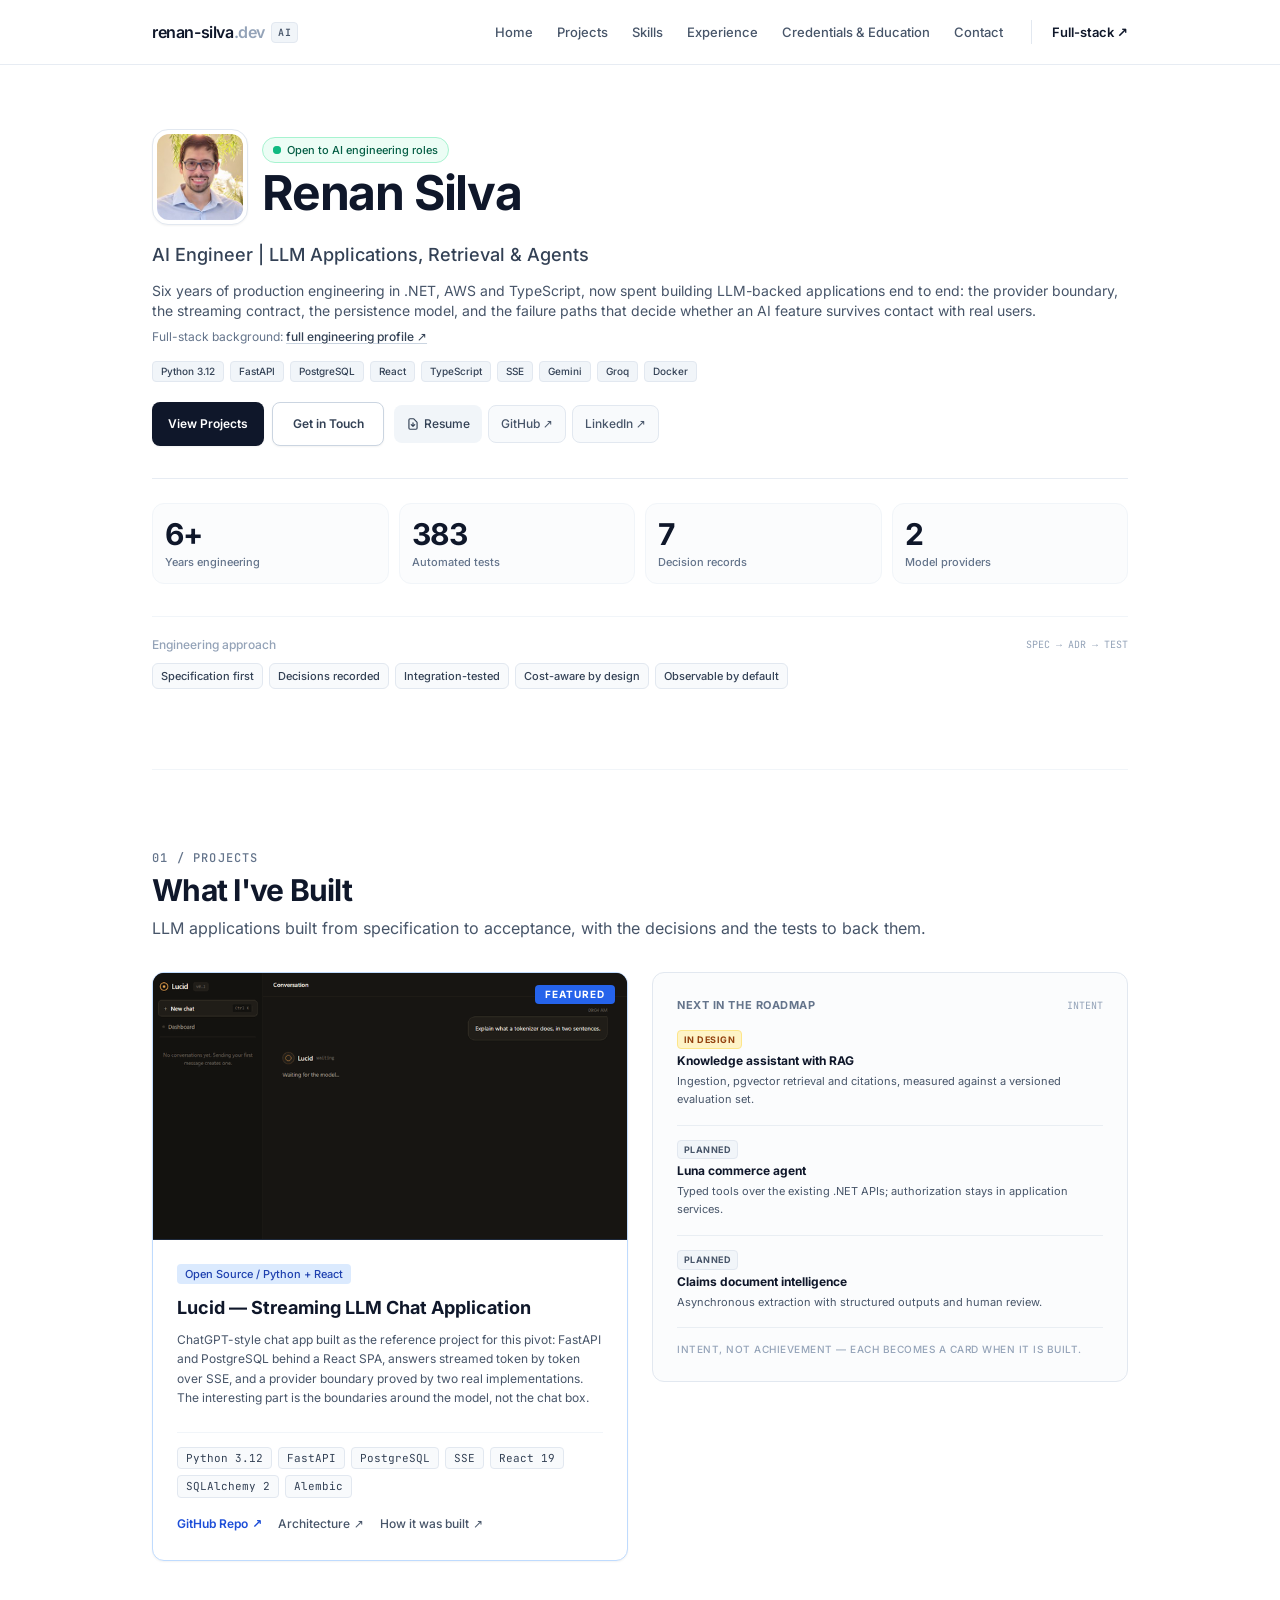
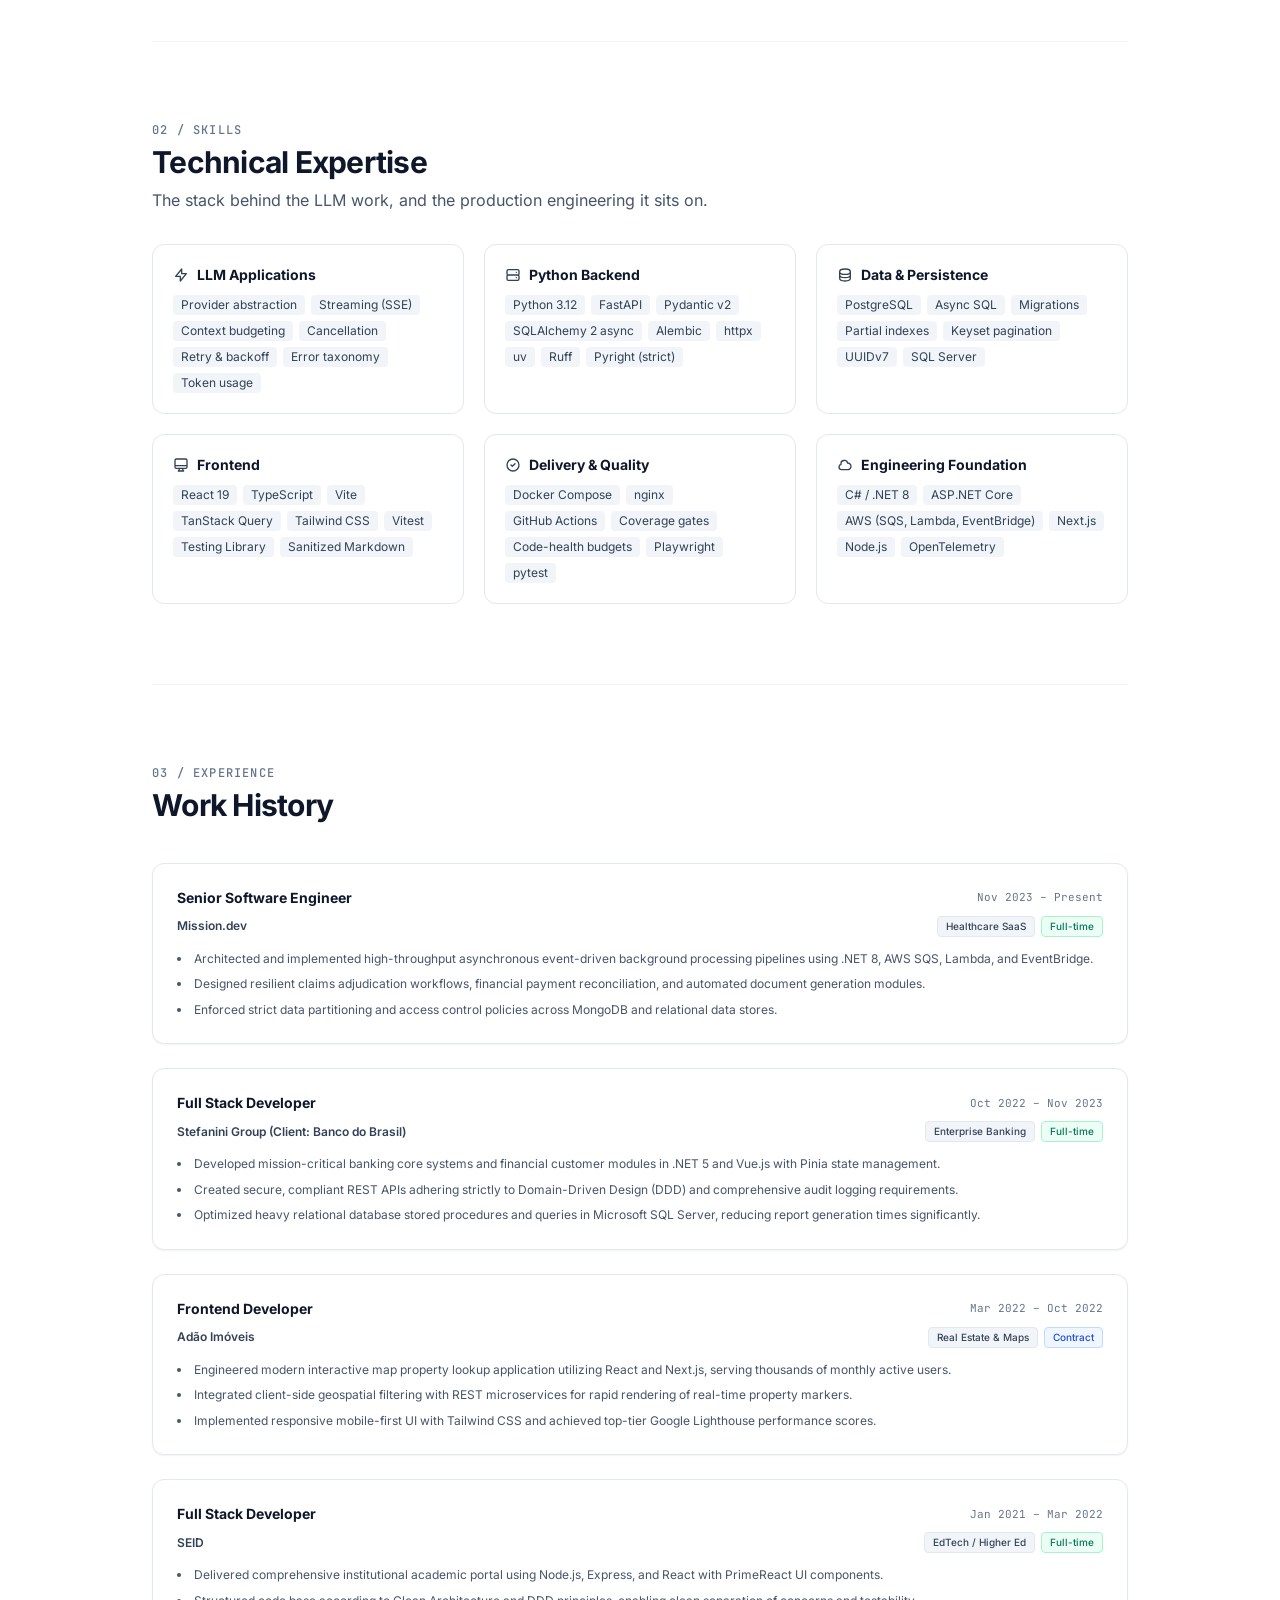
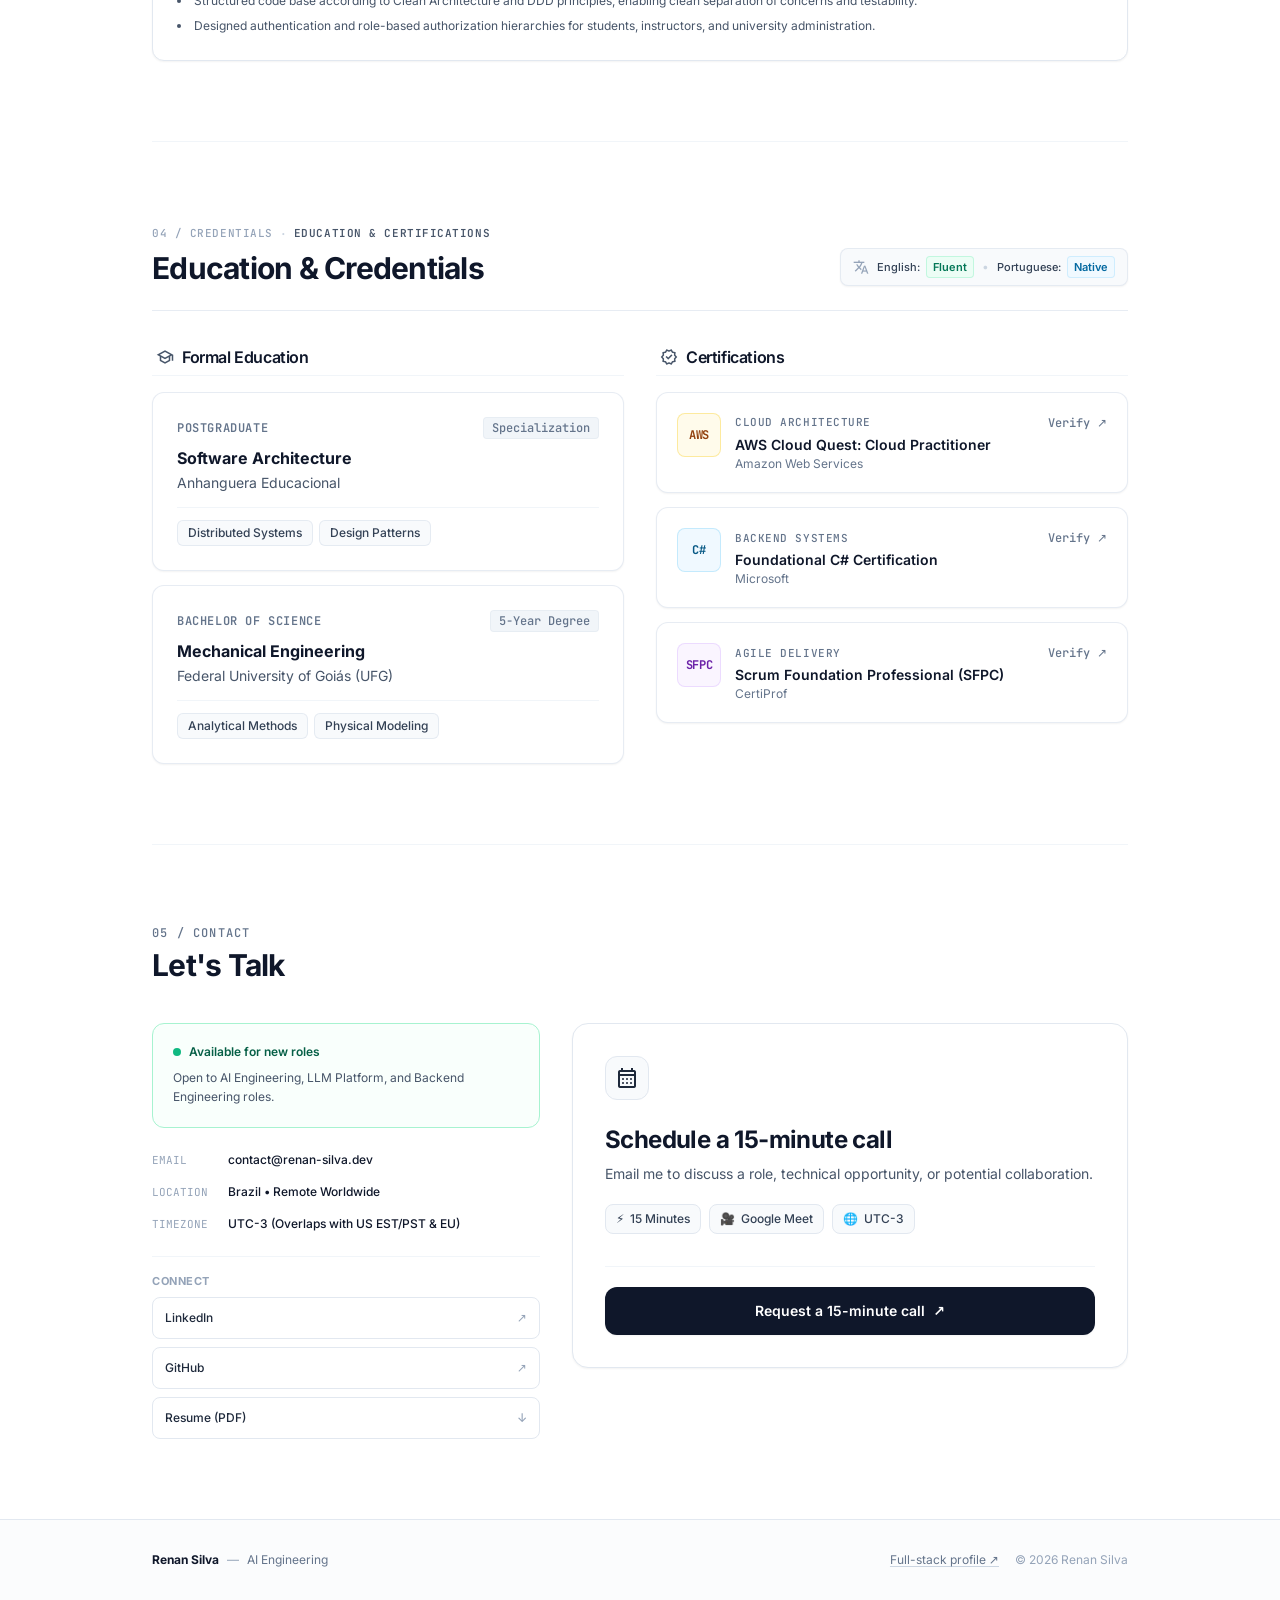
==== commit 5531e400: "Trim the Lucid project card to match the other cards and pair it with the roadmap" ====
--- a/ai/index.html
+++ b/ai/index.html
@@ -138,16 +138,18 @@
 <h2 class="text-3xl font-bold tracking-tight text-slate-900">What I've Built</h2>
 <p class="mt-2 text-sm sm:text-base text-slate-600">LLM applications built from specification to acceptance, with the decisions and the tests to back them.</p>
 </div>
-<!-- Featured project. The preview, the title and the repo link all point at the
-     repository; the documentation links go to the current-state architecture,
-     the honest build history and the test evidence, in that order. -->
+<!-- One project card and one roadmap card, side by side, so the grid keeps the
+     same weight as the full-stack page. The card says what Lucid is; the
+     documentation links carry the depth. -->
+<div class="grid grid-cols-1 md:grid-cols-2 gap-6 items-start">
+<!-- Card 1: Lucid -->
 <article class="rounded-xl border border-blue-200 bg-white hover:border-blue-400 transition-all duration-200 flex flex-col justify-between shadow-sm overflow-hidden group">
 <div>
 <div class="relative bg-slate-900 border-b border-slate-800 overflow-hidden aspect-[16/9]">
 <a class="block focus:outline-none focus-visible:ring-2 focus-visible:ring-blue-500 focus-visible:ring-offset-2" href="https://github.com/renanmoraisdasilva/lucid" rel="noopener noreferrer" target="_blank">
 <img alt="Lucid demo: streamed reply with Markdown, code highlighting, model picker and conversation sidebar" class="w-full h-full object-cover object-top group-hover:scale-[1.02] transition-transform duration-300" decoding="async" height="522" loading="lazy" src="../assets/lucid-demo.gif" width="680">
 </a>
-<div class="absolute top-3 right-3 bg-blue-600 text-white text-[10px] uppercase tracking-widest font-bold px-2.5 py-0.5 rounded shadow-sm">Featured / LLM Application</div>
+<div class="absolute top-3 right-3 bg-blue-600 text-white text-[10px] uppercase tracking-widest font-bold px-2.5 py-0.5 rounded shadow-sm">Featured</div>
 </div>
 <div class="p-4 sm:p-6">
 <div class="flex items-center justify-between text-xs mb-2.5">
@@ -156,62 +158,53 @@
 <h3 class="text-base sm:text-lg font-bold text-slate-900 group-hover:text-blue-600 transition-colors leading-snug">
 <a class="focus:outline-none focus-visible:ring-2 focus-visible:ring-blue-500" href="https://github.com/renanmoraisdasilva/lucid" rel="noopener noreferrer" target="_blank">Lucid — Streaming LLM Chat Application</a>
 </h3>
-<p class="mt-2 text-xs sm:text-sm text-slate-600 leading-relaxed">A ChatGPT-style chat application built as the reference project for this pivot: FastAPI and PostgreSQL behind a React SPA, answers streamed token by token over SSE, full conversations persisted, and a provider interface proved by two real implementations. The interesting part is not the chat box. It is the boundaries around the model.</p>
+<p class="mt-2 text-xs text-slate-600 leading-relaxed">ChatGPT-style chat app built as the reference project for this pivot: FastAPI and PostgreSQL behind a React SPA, answers streamed token by token over SSE, and a provider boundary proved by two real implementations. The interesting part is the boundaries around the model, not the chat box.</p>
 </div>
 </div>
 <div class="px-4 pb-4 sm:px-6 sm:pb-6 pt-0">
 <div class="pt-3.5 border-t border-slate-100">
-<ul class="grid grid-cols-1 md:grid-cols-2 gap-2.5 mb-4 text-xs text-slate-600 leading-relaxed">
-<li class="flex gap-2"><span class="text-blue-600 font-bold shrink-0" aria-hidden="true">→</span><span><strong class="font-semibold text-slate-900">Provider boundary:</strong> one protocol behind three implementations (OpenAI-compatible, Gemini, scripted). Adding the second real provider touched one adapter, one factory entry and the catalogue — streaming, retries and cancellation kept working.</span></li>
-<li class="flex gap-2"><span class="text-blue-600 font-bold shrink-0" aria-hidden="true">→</span><span><strong class="font-semibold text-slate-900">Streaming contract:</strong> named SSE events (<code class="font-mono text-[11px] bg-slate-100 px-1 rounded">meta</code> → <code class="font-mono text-[11px] bg-slate-100 px-1 rounded">delta</code> → <code class="font-mono text-[11px] bg-slate-100 px-1 rounded">usage</code> → <code class="font-mono text-[11px] bg-slate-100 px-1 rounded">done</code>), with exactly one terminal event. Stop and browser disconnect both close the provider stream and finalize the attempt as interrupted.</span></li>
-<li class="flex gap-2"><span class="text-blue-600 font-bold shrink-0" aria-hidden="true">→</span><span><strong class="font-semibold text-slate-900">Durable history:</strong> messages, attempts, token usage and timings are persisted separately, so a retry adds an attempt instead of overwriting the evidence. The database itself enforces one in-progress attempt per conversation.</span></li>
-<li class="flex gap-2"><span class="text-blue-600 font-bold shrink-0" aria-hidden="true">→</span><span><strong class="font-semibold text-slate-900">Bounded context:</strong> a 6,000-token input budget with 2,048 reserved for the reply, oldest turns dropped first — set by measurement against a free-tier tokens-per-minute limit, not by a guess.</span></li>
-<li class="flex gap-2"><span class="text-blue-600 font-bold shrink-0" aria-hidden="true">→</span><span><strong class="font-semibold text-slate-900">Failure semantics:</strong> eight domain error codes with explicit retryable flags, at most two automatic retries with backoff, and never a retry after the first token, so partial output is never duplicated.</span></li>
-<li class="flex gap-2"><span class="text-blue-600 font-bold shrink-0" aria-hidden="true">→</span><span><strong class="font-semibold text-slate-900">Tested offline:</strong> 258 backend and 125 frontend tests, integration tests against real PostgreSQL, the model mocked — the suite runs in about thirty seconds and never spends quota.</span></li>
-</ul>
 <div class="flex flex-wrap gap-1.5 mb-3.5">
 <span class="px-2 py-0.5 text-[11px] font-mono bg-slate-50 text-slate-700 rounded border border-slate-200">Python 3.12</span>
 <span class="px-2 py-0.5 text-[11px] font-mono bg-slate-50 text-slate-700 rounded border border-slate-200">FastAPI</span>
-<span class="px-2 py-0.5 text-[11px] font-mono bg-slate-50 text-slate-700 rounded border border-slate-200">Pydantic v2</span>
-<span class="px-2 py-0.5 text-[11px] font-mono bg-slate-50 text-slate-700 rounded border border-slate-200">PostgreSQL 17</span>
+<span class="px-2 py-0.5 text-[11px] font-mono bg-slate-50 text-slate-700 rounded border border-slate-200">PostgreSQL</span>
+<span class="px-2 py-0.5 text-[11px] font-mono bg-slate-50 text-slate-700 rounded border border-slate-200">SSE</span>
+<span class="px-2 py-0.5 text-[11px] font-mono bg-slate-50 text-slate-700 rounded border border-slate-200">React 19</span>
 <span class="px-2 py-0.5 text-[11px] font-mono bg-slate-50 text-slate-700 rounded border border-slate-200">SQLAlchemy 2</span>
 <span class="px-2 py-0.5 text-[11px] font-mono bg-slate-50 text-slate-700 rounded border border-slate-200">Alembic</span>
-<span class="px-2 py-0.5 text-[11px] font-mono bg-slate-50 text-slate-700 rounded border border-slate-200">SSE</span>
-<span class="px-2 py-0.5 text-[11px] font-mono bg-slate-50 text-slate-700 rounded border border-slate-200">React 19</span>
-<span class="px-2 py-0.5 text-[11px] font-mono bg-slate-50 text-slate-700 rounded border border-slate-200">GitHub Actions</span>
 </div>
 <div class="flex flex-wrap items-center gap-x-4 gap-y-1 text-xs font-medium">
 <a class="text-blue-700 hover:text-blue-900 inline-flex items-center gap-1 font-semibold py-1" href="https://github.com/renanmoraisdasilva/lucid" rel="noopener noreferrer" target="_blank">GitHub Repo <span aria-hidden="true">↗</span></a>
 <a class="text-slate-600 hover:text-slate-900 inline-flex items-center gap-1 py-1" href="https://github.com/renanmoraisdasilva/lucid/blob/main/docs/architecture.md" rel="noopener noreferrer" target="_blank">Architecture <span aria-hidden="true">↗</span></a>
 <a class="text-slate-600 hover:text-slate-900 inline-flex items-center gap-1 py-1" href="https://github.com/renanmoraisdasilva/lucid/blob/main/docs/how-it-was-built.md" rel="noopener noreferrer" target="_blank">How it was built <span aria-hidden="true">↗</span></a>
-<a class="text-slate-600 hover:text-slate-900 inline-flex items-center gap-1 py-1" href="https://github.com/renanmoraisdasilva/lucid/blob/main/docs/testing.md" rel="noopener noreferrer" target="_blank">Test evidence <span aria-hidden="true">↗</span></a>
 </div>
 </div>
 </div>
 </article>
-<!-- Roadmap. Labelled as intent so the page never claims work that does not
-     exist yet; each item is replaced by a real card when it is built. -->
-<div class="mt-6 p-4 sm:p-5 rounded-xl border border-slate-200 bg-slate-50/60">
-<div class="flex flex-col sm:flex-row sm:items-center sm:justify-between gap-1.5 mb-3">
+<!-- Card 2: roadmap. Deliberately a sibling card rather than a strip: it keeps
+     the grid balanced and never claims work that does not exist yet. -->
+<div class="rounded-xl border border-slate-200 bg-slate-50/60 flex flex-col p-4 sm:p-6">
+<div class="flex items-center justify-between gap-2 mb-4">
 <span class="text-[11px] font-bold uppercase tracking-wider text-slate-500">Next in the roadmap</span>
-<span class="text-[10px] font-mono text-slate-400">INTENT, NOT ACHIEVEMENT</span>
-</div>
-<div class="grid grid-cols-1 md:grid-cols-3 gap-3">
-<div class="p-3 rounded-lg bg-white border border-slate-200">
+<span class="text-[10px] font-mono text-slate-400">INTENT</span>
+</div>
+<div class="flex-1 flex flex-col justify-between gap-4">
+<div>
 <div class="flex items-center gap-1.5 mb-1"><span class="px-1.5 py-0.5 rounded text-[9px] font-bold uppercase tracking-wider bg-amber-100 text-amber-800 border border-amber-200">In design</span></div>
 <h4 class="text-xs font-bold text-slate-900">Knowledge assistant with RAG</h4>
-<p class="mt-1 text-[11px] text-slate-600 leading-relaxed">Document ingestion, chunking, embeddings, pgvector retrieval and citations — measured against a versioned evaluation set before any reranking is added.</p>
-</div>
-<div class="p-3 rounded-lg bg-white border border-slate-200">
+<p class="mt-1 text-[11px] text-slate-600 leading-relaxed">Ingestion, pgvector retrieval and citations, measured against a versioned evaluation set.</p>
+</div>
+<div class="pt-3.5 border-t border-slate-200/70">
 <div class="flex items-center gap-1.5 mb-1"><span class="px-1.5 py-0.5 rounded text-[9px] font-bold uppercase tracking-wider bg-slate-100 text-slate-600 border border-slate-200">Planned</span></div>
 <h4 class="text-xs font-bold text-slate-900">Luna commerce agent</h4>
-<p class="mt-1 text-[11px] text-slate-600 leading-relaxed">Typed tools over the existing Luna .NET APIs, read-only first, with confirmation and authorization kept in application services rather than the model.</p>
-</div>
-<div class="p-3 rounded-lg bg-white border border-slate-200">
+<p class="mt-1 text-[11px] text-slate-600 leading-relaxed">Typed tools over the existing .NET APIs; authorization stays in application services.</p>
+</div>
+<div class="pt-3.5 border-t border-slate-200/70">
 <div class="flex items-center gap-1.5 mb-1"><span class="px-1.5 py-0.5 rounded text-[9px] font-bold uppercase tracking-wider bg-slate-100 text-slate-600 border border-slate-200">Planned</span></div>
 <h4 class="text-xs font-bold text-slate-900">Claims document intelligence</h4>
-<p class="mt-1 text-[11px] text-slate-600 leading-relaxed">Asynchronous extraction with structured outputs, deterministic validation and a human review path for anything uncertain.</p>
-</div>
+<p class="mt-1 text-[11px] text-slate-600 leading-relaxed">Asynchronous extraction with structured outputs and human review.</p>
+</div>
+</div>
+<p class="mt-4 pt-3.5 border-t border-slate-200/70 text-[10px] uppercase tracking-wider font-medium text-slate-400">Intent, not achievement — each becomes a card when it is built.</p>
 </div>
 </div>
 </section>
--- a/assets/output.css
+++ b/assets/output.css
@@ -1,3 +1,3 @@
 @font-face{font-display:swap;font-family:Inter;font-style:normal;font-weight:400 700;src:url(fonts/inter-latin.woff2) format("woff2")}@font-face{font-display:swap;font-family:JetBrains Mono;font-style:normal;font-weight:400 700;src:url(fonts/jetbrains-mono-latin.woff2) format("woff2")}@font-face{font-display:block;font-family:Material Symbols Outlined;font-style:normal;font-weight:100 700;src:url(fonts/material-symbols-outlined.woff2) format("woff2")}*,:after,:before{--tw-border-spacing-x:0;--tw-border-spacing-y:0;--tw-translate-x:0;--tw-translate-y:0;--tw-rotate:0;--tw-skew-x:0;--tw-skew-y:0;--tw-scale-x:1;--tw-scale-y:1;--tw-pan-x: ;--tw-pan-y: ;--tw-pinch-zoom: ;--tw-scroll-snap-strictness:proximity;--tw-gradient-from-position: ;--tw-gradient-via-position: ;--tw-gradient-to-position: ;--tw-ordinal: ;--tw-slashed-zero: ;--tw-numeric-figure: ;--tw-numeric-spacing: ;--tw-numeric-fraction: ;--tw-ring-inset: ;--tw-ring-offset-width:0px;--tw-ring-offset-color:#fff;--tw-ring-color:rgba(59,130,246,.5);--tw-ring-offset-shadow:0 0 #0000;--tw-ring-shadow:0 0 #0000;--tw-shadow:0 0 #0000;--tw-shadow-colored:0 0 #0000;--tw-blur: ;--tw-brightness: ;--tw-contrast: ;--tw-grayscale: ;--tw-hue-rotate: ;--tw-invert: ;--tw-saturate: ;--tw-sepia: ;--tw-drop-shadow: ;--tw-backdrop-blur: ;--tw-backdrop-brightness: ;--tw-backdrop-contrast: ;--tw-backdrop-grayscale: ;--tw-backdrop-hue-rotate: ;--tw-backdrop-invert: ;--tw-backdrop-opacity: ;--tw-backdrop-saturate: ;--tw-backdrop-sepia: ;--tw-contain-size: ;--tw-contain-layout: ;--tw-contain-paint: ;--tw-contain-style: }::backdrop{--tw-border-spacing-x:0;--tw-border-spacing-y:0;--tw-translate-x:0;--tw-translate-y:0;--tw-rotate:0;--tw-skew-x:0;--tw-skew-y:0;--tw-scale-x:1;--tw-scale-y:1;--tw-pan-x: ;--tw-pan-y: ;--tw-pinch-zoom: ;--tw-scroll-snap-strictness:proximity;--tw-gradient-from-position: ;--tw-gradient-via-position: ;--tw-gradient-to-position: ;--tw-ordinal: ;--tw-slashed-zero: ;--tw-numeric-figure: ;--tw-numeric-spacing: ;--tw-numeric-fraction: ;--tw-ring-inset: ;--tw-ring-offset-width:0px;--tw-ring-offset-color:#fff;--tw-ring-color:rgba(59,130,246,.5);--tw-ring-offset-shadow:0 0 #0000;--tw-ring-shadow:0 0 #0000;--tw-shadow:0 0 #0000;--tw-shadow-colored:0 0 #0000;--tw-blur: ;--tw-brightness: ;--tw-contrast: ;--tw-grayscale: ;--tw-hue-rotate: ;--tw-invert: ;--tw-saturate: ;--tw-sepia: ;--tw-drop-shadow: ;--tw-backdrop-blur: ;--tw-backdrop-brightness: ;--tw-backdrop-contrast: ;--tw-backdrop-grayscale: ;--tw-backdrop-hue-rotate: ;--tw-backdrop-invert: ;--tw-backdrop-opacity: ;--tw-backdrop-saturate: ;--tw-backdrop-sepia: ;--tw-contain-size: ;--tw-contain-layout: ;--tw-contain-paint: ;--tw-contain-style: }
 
-/*! tailwindcss v3.4.17 | MIT License | https://tailwindcss.com*/*,:after,:before{border:0 solid #e5e7eb;box-sizing:border-box}:after,:before{--tw-content:""}:host,html{line-height:1.5;-webkit-text-size-adjust:100%;font-family:Inter,system-ui,-apple-system,Segoe UI,Roboto,Helvetica Neue,Arial,sans-serif;font-feature-settings:normal;font-variation-settings:normal;-moz-tab-size:4;-o-tab-size:4;tab-size:4;-webkit-tap-highlight-color:transparent}body{line-height:inherit;margin:0}hr{border-top-width:1px;color:inherit;height:0}abbr:where([title]){-webkit-text-decoration:underline dotted;text-decoration:underline dotted}h1,h2,h3,h4,h5,h6{font-size:inherit;font-weight:inherit}a{color:inherit;text-decoration:inherit}b,strong{font-weight:bolder}code,kbd,pre,samp{font-family:JetBrains Mono,ui-monospace,SFMono-Regular,Menlo,Consolas,Liberation Mono,monospace;font-feature-settings:normal;font-size:1em;font-variation-settings:normal}small{font-size:80%}sub,sup{font-size:75%;line-height:0;position:relative;vertical-align:baseline}sub{bottom:-.25em}sup{top:-.5em}table{border-collapse:collapse;border-color:inherit;text-indent:0}button,input,optgroup,select,textarea{color:inherit;font-family:inherit;font-feature-settings:inherit;font-size:100%;font-variation-settings:inherit;font-weight:inherit;letter-spacing:inherit;line-height:inherit;margin:0;padding:0}button,select{text-transform:none}button,input:where([type=button]),input:where([type=reset]),input:where([type=submit]){-webkit-appearance:button;background-color:transparent;background-image:none}:-moz-focusring{outline:auto}:-moz-ui-invalid{box-shadow:none}progress{vertical-align:baseline}::-webkit-inner-spin-button,::-webkit-outer-spin-button{height:auto}[type=search]{-webkit-appearance:textfield;outline-offset:-2px}::-webkit-search-decoration{-webkit-appearance:none}::-webkit-file-upload-button{-webkit-appearance:button;font:inherit}summary{display:list-item}blockquote,dd,dl,figure,h1,h2,h3,h4,h5,h6,hr,p,pre{margin:0}fieldset{margin:0}fieldset,legend{padding:0}menu,ol,ul{list-style:none;margin:0;padding:0}dialog{padding:0}textarea{resize:vertical}input::-moz-placeholder,textarea::-moz-placeholder{color:#9ca3af;opacity:1}input::placeholder,textarea::placeholder{color:#9ca3af;opacity:1}[role=button],button{cursor:pointer}:disabled{cursor:default}audio,canvas,embed,iframe,img,object,svg,video{display:block;vertical-align:middle}img,video{height:auto;max-width:100%}[hidden]:where(:not([hidden=until-found])){display:none}html{scroll-padding-top:5rem}body{background-color:#fff;color:#0f172a;font-feature-settings:"cv02","cv03","cv04","cv11";-webkit-font-smoothing:antialiased}.material-symbols-outlined{display:inline-block;font-family:Material Symbols Outlined;font-size:24px;font-style:normal;font-weight:400;letter-spacing:normal;line-height:1;text-transform:none;white-space:nowrap;word-wrap:normal;direction:ltr;-webkit-font-feature-settings:"liga";-webkit-font-smoothing:antialiased}.absolute{position:absolute}.relative{position:relative}.sticky{position:sticky}.right-3{right:.75rem}.top-0{top:0}.top-3{top:.75rem}.z-50{z-index:50}.mx-auto{margin-left:auto;margin-right:auto}.mb-1{margin-bottom:.25rem}.mb-1\.5{margin-bottom:.375rem}.mb-10{margin-bottom:2.5rem}.mb-2{margin-bottom:.5rem}.mb-2\.5{margin-bottom:.625rem}.mb-3{margin-bottom:.75rem}.mb-3\.5{margin-bottom:.875rem}.mb-4{margin-bottom:1rem}.mb-5{margin-bottom:1.25rem}.mb-6{margin-bottom:1.5rem}.mb-8{margin-bottom:2rem}.ml-1{margin-left:.25rem}.mr-1{margin-right:.25rem}.mt-0\.5{margin-top:.125rem}.mt-1{margin-top:.25rem}.mt-1\.5{margin-top:.375rem}.mt-2{margin-top:.5rem}.mt-3{margin-top:.75rem}.mt-4{margin-top:1rem}.mt-5{margin-top:1.25rem}.mt-6{margin-top:1.5rem}.mt-8{margin-top:2rem}.block{display:block}.inline{display:inline}.flex{display:flex}.inline-flex{display:inline-flex}.grid{display:grid}.hidden{display:none}.aspect-\[16\/9\]{aspect-ratio:16/9}.h-10{height:2.5rem}.h-11{height:2.75rem}.h-14{height:3.5rem}.h-2{height:.5rem}.h-20{height:5rem}.h-3\.5{height:.875rem}.h-4{height:1rem}.h-full{height:100%}.min-h-\[38px\]{min-height:38px}.min-h-\[40px\]{min-height:40px}.min-h-\[44px\]{min-height:44px}.min-h-\[48px\]{min-height:48px}.w-10{width:2.5rem}.w-11{width:2.75rem}.w-16{width:4rem}.w-2{width:.5rem}.w-20{width:5rem}.w-3\.5{width:.875rem}.w-4{width:1rem}.w-fit{width:-moz-fit-content;width:fit-content}.w-full{width:100%}.min-w-0{min-width:0}.max-w-5xl{max-width:64rem}.flex-1{flex:1 1 0%}.shrink-0{flex-shrink:0}@keyframes ping{75%,to{opacity:0;transform:scale(2)}}.animate-ping{animation:ping 1s cubic-bezier(0,0,.2,1) infinite}.list-inside{list-style-position:inside}.list-disc{list-style-type:disc}.grid-cols-1{grid-template-columns:repeat(1,minmax(0,1fr))}.grid-cols-2{grid-template-columns:repeat(2,minmax(0,1fr))}.flex-col{flex-direction:column}.flex-wrap{flex-wrap:wrap}.items-start{align-items:flex-start}.items-center{align-items:center}.items-stretch{align-items:stretch}.justify-center{justify-content:center}.justify-between{justify-content:space-between}.gap-0\.5{gap:.125rem}.gap-1{gap:.25rem}.gap-1\.5{gap:.375rem}.gap-2{gap:.5rem}.gap-2\.5{gap:.625rem}.gap-3{gap:.75rem}.gap-3\.5{gap:.875rem}.gap-4{gap:1rem}.gap-5{gap:1.25rem}.gap-6{gap:1.5rem}.gap-8{gap:2rem}.gap-x-4{-moz-column-gap:1rem;column-gap:1rem}.gap-y-1{row-gap:.25rem}.space-y-1>:not([hidden])~:not([hidden]){--tw-space-y-reverse:0;margin-bottom:calc(.25rem*var(--tw-space-y-reverse));margin-top:calc(.25rem*(1 - var(--tw-space-y-reverse)))}.space-y-1\.5>:not([hidden])~:not([hidden]){--tw-space-y-reverse:0;margin-bottom:calc(.375rem*var(--tw-space-y-reverse));margin-top:calc(.375rem*(1 - var(--tw-space-y-reverse)))}.space-y-3\.5>:not([hidden])~:not([hidden]){--tw-space-y-reverse:0;margin-bottom:calc(.875rem*var(--tw-space-y-reverse));margin-top:calc(.875rem*(1 - var(--tw-space-y-reverse)))}.space-y-4>:not([hidden])~:not([hidden]){--tw-space-y-reverse:0;margin-bottom:calc(1rem*var(--tw-space-y-reverse));margin-top:calc(1rem*(1 - var(--tw-space-y-reverse)))}.space-y-6>:not([hidden])~:not([hidden]){--tw-space-y-reverse:0;margin-bottom:calc(1.5rem*var(--tw-space-y-reverse));margin-top:calc(1.5rem*(1 - var(--tw-space-y-reverse)))}.divide-y>:not([hidden])~:not([hidden]){--tw-divide-y-reverse:0;border-bottom-width:calc(1px*var(--tw-divide-y-reverse));border-top-width:calc(1px*(1 - var(--tw-divide-y-reverse)))}.divide-slate-100>:not([hidden])~:not([hidden]){--tw-divide-opacity:1;border-color:rgb(241 245 249/var(--tw-divide-opacity,1))}.overflow-hidden{overflow:hidden}.scroll-smooth{scroll-behavior:smooth}.rounded{border-radius:.25rem}.rounded-2xl{border-radius:1rem}.rounded-full{border-radius:9999px}.rounded-lg{border-radius:.5rem}.rounded-md{border-radius:.375rem}.rounded-xl{border-radius:.75rem}.border{border-width:1px}.border-b{border-bottom-width:1px}.border-l{border-left-width:1px}.border-t{border-top-width:1px}.border-amber-200{--tw-border-opacity:1;border-color:rgb(253 230 138/var(--tw-border-opacity,1))}.border-amber-200\/80{border-color:hsla(48,97%,77%,.8)}.border-blue-200{--tw-border-opacity:1;border-color:rgb(191 219 254/var(--tw-border-opacity,1))}.border-emerald-200{--tw-border-opacity:1;border-color:rgb(167 243 208/var(--tw-border-opacity,1))}.border-emerald-200\/60{border-color:rgba(167,243,208,.6)}.border-purple-200\/80{border-color:rgba(233,213,255,.8)}.border-sky-200\/60{border-color:rgba(186,230,253,.6)}.border-sky-200\/80{border-color:rgba(186,230,253,.8)}.border-slate-100{--tw-border-opacity:1;border-color:rgb(241 245 249/var(--tw-border-opacity,1))}.border-slate-200{--tw-border-opacity:1;border-color:rgb(226 232 240/var(--tw-border-opacity,1))}.border-slate-200\/60{border-color:rgba(226,232,240,.6)}.border-slate-200\/80{border-color:rgba(226,232,240,.8)}.border-slate-300{--tw-border-opacity:1;border-color:rgb(203 213 225/var(--tw-border-opacity,1))}.border-slate-800{--tw-border-opacity:1;border-color:rgb(30 41 59/var(--tw-border-opacity,1))}.bg-amber-100{--tw-bg-opacity:1;background-color:rgb(254 243 199/var(--tw-bg-opacity,1))}.bg-amber-50{--tw-bg-opacity:1;background-color:rgb(255 251 235/var(--tw-bg-opacity,1))}.bg-blue-100{--tw-bg-opacity:1;background-color:rgb(219 234 254/var(--tw-bg-opacity,1))}.bg-blue-50{--tw-bg-opacity:1;background-color:rgb(239 246 255/var(--tw-bg-opacity,1))}.bg-blue-600{--tw-bg-opacity:1;background-color:rgb(37 99 235/var(--tw-bg-opacity,1))}.bg-emerald-100{--tw-bg-opacity:1;background-color:rgb(209 250 229/var(--tw-bg-opacity,1))}.bg-emerald-400{--tw-bg-opacity:1;background-color:rgb(52 211 153/var(--tw-bg-opacity,1))}.bg-emerald-50{--tw-bg-opacity:1;background-color:rgb(236 253 245/var(--tw-bg-opacity,1))}.bg-emerald-50\/30{background-color:rgba(236,253,245,.3)}.bg-emerald-500{--tw-bg-opacity:1;background-color:rgb(16 185 129/var(--tw-bg-opacity,1))}.bg-emerald-600{--tw-bg-opacity:1;background-color:rgb(5 150 105/var(--tw-bg-opacity,1))}.bg-purple-50{--tw-bg-opacity:1;background-color:rgb(250 245 255/var(--tw-bg-opacity,1))}.bg-sky-50{--tw-bg-opacity:1;background-color:rgb(240 249 255/var(--tw-bg-opacity,1))}.bg-slate-100{--tw-bg-opacity:1;background-color:rgb(241 245 249/var(--tw-bg-opacity,1))}.bg-slate-50{--tw-bg-opacity:1;background-color:rgb(248 250 252/var(--tw-bg-opacity,1))}.bg-slate-50\/50{background-color:rgba(248,250,252,.5)}.bg-slate-50\/60{background-color:rgba(248,250,252,.6)}.bg-slate-900{--tw-bg-opacity:1;background-color:rgb(15 23 42/var(--tw-bg-opacity,1))}.bg-white{--tw-bg-opacity:1;background-color:rgb(255 255 255/var(--tw-bg-opacity,1))}.bg-white\/90{background-color:hsla(0,0%,100%,.9)}.object-cover{-o-object-fit:cover;object-fit:cover}.object-center{-o-object-position:center;object-position:center}.object-top{-o-object-position:top;object-position:top}.p-1{padding:.25rem}.p-3{padding:.75rem}.p-4{padding:1rem}.p-5{padding:1.25rem}.px-1{padding-left:.25rem;padding-right:.25rem}.px-1\.5{padding-left:.375rem;padding-right:.375rem}.px-2{padding-left:.5rem;padding-right:.5rem}.px-2\.5{padding-left:.625rem;padding-right:.625rem}.px-3{padding-left:.75rem;padding-right:.75rem}.px-3\.5{padding-left:.875rem;padding-right:.875rem}.px-4{padding-left:1rem;padding-right:1rem}.px-5{padding-left:1.25rem;padding-right:1.25rem}.py-0\.5{padding-bottom:.125rem;padding-top:.125rem}.py-1{padding-bottom:.25rem;padding-top:.25rem}.py-1\.5{padding-bottom:.375rem;padding-top:.375rem}.py-14{padding-bottom:3.5rem;padding-top:3.5rem}.py-2{padding-bottom:.5rem;padding-top:.5rem}.py-2\.5{padding-bottom:.625rem;padding-top:.625rem}.py-3\.5{padding-bottom:.875rem;padding-top:.875rem}.py-8{padding-bottom:2rem;padding-top:2rem}.pb-1{padding-bottom:.25rem}.pb-14{padding-bottom:3.5rem}.pb-4{padding-bottom:1rem}.pb-6{padding-bottom:1.5rem}.pl-5{padding-left:1.25rem}.pt-0{padding-top:0}.pt-1{padding-top:.25rem}.pt-12{padding-top:3rem}.pt-3{padding-top:.75rem}.pt-3\.5{padding-top:.875rem}.pt-4{padding-top:1rem}.pt-5{padding-top:1.25rem}.pt-6{padding-top:1.5rem}.text-center{text-align:center}.font-mono{font-family:JetBrains Mono,ui-monospace,SFMono-Regular,Menlo,Consolas,Liberation Mono,monospace}.text-2xl{font-size:1.5rem;line-height:2rem}.text-3xl{font-size:1.875rem;line-height:2.25rem}.text-\[10px\]{font-size:10px}.text-\[11px\]{font-size:11px}.text-\[9px\]{font-size:9px}.text-base{font-size:1rem;line-height:1.5rem}.text-lg{font-size:1.125rem;line-height:1.75rem}.text-sm{font-size:.875rem;line-height:1.25rem}.text-xl{font-size:1.25rem;line-height:1.75rem}.text-xs{font-size:.75rem;line-height:1rem}.font-bold{font-weight:700}.font-extrabold{font-weight:800}.font-medium{font-weight:500}.font-semibold{font-weight:600}.uppercase{text-transform:uppercase}.leading-relaxed{line-height:1.625}.leading-snug{line-height:1.375}.leading-tight{line-height:1.25}.tracking-tight{letter-spacing:-.025em}.tracking-wider{letter-spacing:.05em}.tracking-widest{letter-spacing:.1em}.text-amber-800{--tw-text-opacity:1;color:rgb(146 64 14/var(--tw-text-opacity,1))}.text-blue-600{--tw-text-opacity:1;color:rgb(37 99 235/var(--tw-text-opacity,1))}.text-blue-700{--tw-text-opacity:1;color:rgb(29 78 216/var(--tw-text-opacity,1))}.text-blue-800{--tw-text-opacity:1;color:rgb(30 64 175/var(--tw-text-opacity,1))}.text-emerald-700{--tw-text-opacity:1;color:rgb(4 120 87/var(--tw-text-opacity,1))}.text-emerald-800{--tw-text-opacity:1;color:rgb(6 95 70/var(--tw-text-opacity,1))}.text-purple-800{--tw-text-opacity:1;color:rgb(107 33 168/var(--tw-text-opacity,1))}.text-sky-700{--tw-text-opacity:1;color:rgb(3 105 161/var(--tw-text-opacity,1))}.text-sky-800{--tw-text-opacity:1;color:rgb(7 89 133/var(--tw-text-opacity,1))}.text-slate-300{--tw-text-opacity:1;color:rgb(203 213 225/var(--tw-text-opacity,1))}.text-slate-400{--tw-text-opacity:1;color:rgb(148 163 184/var(--tw-text-opacity,1))}.text-slate-500{--tw-text-opacity:1;color:rgb(100 116 139/var(--tw-text-opacity,1))}.text-slate-600{--tw-text-opacity:1;color:rgb(71 85 105/var(--tw-text-opacity,1))}.text-slate-700{--tw-text-opacity:1;color:rgb(51 65 85/var(--tw-text-opacity,1))}.text-slate-800{--tw-text-opacity:1;color:rgb(30 41 59/var(--tw-text-opacity,1))}.text-slate-900{--tw-text-opacity:1;color:rgb(15 23 42/var(--tw-text-opacity,1))}.text-white{--tw-text-opacity:1;color:rgb(255 255 255/var(--tw-text-opacity,1))}.underline{text-decoration-line:underline}.decoration-slate-300{text-decoration-color:#cbd5e1}.underline-offset-2{text-underline-offset:2px}.opacity-75{opacity:.75}.shadow-sm{--tw-shadow:0 1px 2px 0 rgba(0,0,0,.05);--tw-shadow-colored:0 1px 2px 0 var(--tw-shadow-color);box-shadow:var(--tw-ring-offset-shadow,0 0 #0000),var(--tw-ring-shadow,0 0 #0000),var(--tw-shadow)}.backdrop-blur-md{--tw-backdrop-blur:blur(12px);-webkit-backdrop-filter:var(--tw-backdrop-blur) var(--tw-backdrop-brightness) var(--tw-backdrop-contrast) var(--tw-backdrop-grayscale) var(--tw-backdrop-hue-rotate) var(--tw-backdrop-invert) var(--tw-backdrop-opacity) var(--tw-backdrop-saturate) var(--tw-backdrop-sepia);backdrop-filter:var(--tw-backdrop-blur) var(--tw-backdrop-brightness) var(--tw-backdrop-contrast) var(--tw-backdrop-grayscale) var(--tw-backdrop-hue-rotate) var(--tw-backdrop-invert) var(--tw-backdrop-opacity) var(--tw-backdrop-saturate) var(--tw-backdrop-sepia)}.transition{transition-duration:.15s;transition-property:color,background-color,border-color,text-decoration-color,fill,stroke,opacity,box-shadow,transform,filter,-webkit-backdrop-filter;transition-property:color,background-color,border-color,text-decoration-color,fill,stroke,opacity,box-shadow,transform,filter,backdrop-filter;transition-property:color,background-color,border-color,text-decoration-color,fill,stroke,opacity,box-shadow,transform,filter,backdrop-filter,-webkit-backdrop-filter;transition-timing-function:cubic-bezier(.4,0,.2,1)}.transition-all{transition-duration:.15s;transition-property:all;transition-timing-function:cubic-bezier(.4,0,.2,1)}.transition-colors{transition-duration:.15s;transition-property:color,background-color,border-color,text-decoration-color,fill,stroke;transition-timing-function:cubic-bezier(.4,0,.2,1)}.transition-transform{transition-duration:.15s;transition-property:transform;transition-timing-function:cubic-bezier(.4,0,.2,1)}.duration-200{transition-duration:.2s}.duration-300{transition-duration:.3s}cal-modal-box>iframe.cal-embed{min-height:80dvh}@media (max-height:560px){cal-modal-box>iframe.cal-embed{min-height:60dvh}}.selection\:bg-slate-900 ::-moz-selection{--tw-bg-opacity:1;background-color:rgb(15 23 42/var(--tw-bg-opacity,1))}.selection\:bg-slate-900 ::selection{--tw-bg-opacity:1;background-color:rgb(15 23 42/var(--tw-bg-opacity,1))}.selection\:text-white ::-moz-selection{--tw-text-opacity:1;color:rgb(255 255 255/var(--tw-text-opacity,1))}.selection\:text-white ::selection{--tw-text-opacity:1;color:rgb(255 255 255/var(--tw-text-opacity,1))}.selection\:bg-slate-900::-moz-selection{--tw-bg-opacity:1;background-color:rgb(15 23 42/var(--tw-bg-opacity,1))}.selection\:bg-slate-900::selection{--tw-bg-opacity:1;background-color:rgb(15 23 42/var(--tw-bg-opacity,1))}.selection\:text-white::-moz-selection{--tw-text-opacity:1;color:rgb(255 255 255/var(--tw-text-opacity,1))}.selection\:text-white::selection{--tw-text-opacity:1;color:rgb(255 255 255/var(--tw-text-opacity,1))}.hover\:border-blue-400:hover{--tw-border-opacity:1;border-color:rgb(96 165 250/var(--tw-border-opacity,1))}.hover\:border-emerald-400:hover{--tw-border-opacity:1;border-color:rgb(52 211 153/var(--tw-border-opacity,1))}.hover\:border-slate-300:hover{--tw-border-opacity:1;border-color:rgb(203 213 225/var(--tw-border-opacity,1))}.hover\:bg-slate-100:hover{--tw-bg-opacity:1;background-color:rgb(241 245 249/var(--tw-bg-opacity,1))}.hover\:bg-slate-200:hover{--tw-bg-opacity:1;background-color:rgb(226 232 240/var(--tw-bg-opacity,1))}.hover\:bg-slate-50:hover{--tw-bg-opacity:1;background-color:rgb(248 250 252/var(--tw-bg-opacity,1))}.hover\:bg-slate-800:hover{--tw-bg-opacity:1;background-color:rgb(30 41 59/var(--tw-bg-opacity,1))}.hover\:text-blue-600:hover{--tw-text-opacity:1;color:rgb(37 99 235/var(--tw-text-opacity,1))}.hover\:text-blue-900:hover{--tw-text-opacity:1;color:rgb(30 58 138/var(--tw-text-opacity,1))}.hover\:text-emerald-900:hover{--tw-text-opacity:1;color:rgb(6 78 59/var(--tw-text-opacity,1))}.hover\:text-slate-600:hover{--tw-text-opacity:1;color:rgb(71 85 105/var(--tw-text-opacity,1))}.hover\:text-slate-900:hover{--tw-text-opacity:1;color:rgb(15 23 42/var(--tw-text-opacity,1))}.hover\:decoration-slate-500:hover{text-decoration-color:#64748b}.hover\:shadow-md:hover{--tw-shadow:0 4px 6px -1px rgba(0,0,0,.1),0 2px 4px -2px rgba(0,0,0,.1);--tw-shadow-colored:0 4px 6px -1px var(--tw-shadow-color),0 2px 4px -2px var(--tw-shadow-color);box-shadow:var(--tw-ring-offset-shadow,0 0 #0000),var(--tw-ring-shadow,0 0 #0000),var(--tw-shadow)}.focus\:outline-none:focus{outline:2px solid transparent;outline-offset:2px}.focus-visible\:ring-2:focus-visible{--tw-ring-offset-shadow:var(--tw-ring-inset) 0 0 0 var(--tw-ring-offset-width) var(--tw-ring-offset-color);--tw-ring-shadow:var(--tw-ring-inset) 0 0 0 calc(2px + var(--tw-ring-offset-width)) var(--tw-ring-color);box-shadow:var(--tw-ring-offset-shadow),var(--tw-ring-shadow),var(--tw-shadow,0 0 #0000)}.focus-visible\:ring-blue-500:focus-visible{--tw-ring-opacity:1;--tw-ring-color:rgb(59 130 246/var(--tw-ring-opacity,1))}.focus-visible\:ring-emerald-500:focus-visible{--tw-ring-opacity:1;--tw-ring-color:rgb(16 185 129/var(--tw-ring-opacity,1))}.focus-visible\:ring-offset-2:focus-visible{--tw-ring-offset-width:2px}.group:hover .group-hover\:translate-x-0\.5{--tw-translate-x:0.125rem}.group:hover .group-hover\:scale-\[1\.02\],.group:hover .group-hover\:translate-x-0\.5{transform:translate(var(--tw-translate-x),var(--tw-translate-y)) rotate(var(--tw-rotate)) skewX(var(--tw-skew-x)) skewY(var(--tw-skew-y)) scaleX(var(--tw-scale-x)) scaleY(var(--tw-scale-y))}.group:hover .group-hover\:scale-\[1\.02\]{--tw-scale-x:1.02;--tw-scale-y:1.02}.group:hover .group-hover\:text-blue-600{--tw-text-opacity:1;color:rgb(37 99 235/var(--tw-text-opacity,1))}.group:hover .group-hover\:text-emerald-700{--tw-text-opacity:1;color:rgb(4 120 87/var(--tw-text-opacity,1))}@media (min-width:640px){.sm\:mb-6{margin-bottom:1.5rem}.sm\:mb-8{margin-bottom:2rem}.sm\:inline{display:inline}.sm\:h-11{height:2.75rem}.sm\:h-16{height:4rem}.sm\:h-24{height:6rem}.sm\:w-11{width:2.75rem}.sm\:w-24{width:6rem}.sm\:w-auto{width:auto}.sm\:flex-none{flex:none}.sm\:grid-cols-4{grid-template-columns:repeat(4,minmax(0,1fr))}.sm\:flex-row{flex-direction:row}.sm\:items-end{align-items:flex-end}.sm\:items-center{align-items:center}.sm\:justify-start{justify-content:flex-start}.sm\:justify-between{justify-content:space-between}.sm\:gap-2{gap:.5rem}.sm\:gap-4{gap:1rem}.sm\:gap-8{gap:2rem}.sm\:p-5{padding:1.25rem}.sm\:p-6{padding:1.5rem}.sm\:p-8{padding:2rem}.sm\:px-6{padding-left:1.5rem;padding-right:1.5rem}.sm\:py-20{padding-top:5rem}.sm\:pb-20,.sm\:py-20{padding-bottom:5rem}.sm\:pb-6{padding-bottom:1.5rem}.sm\:pt-0{padding-top:0}.sm\:pt-16{padding-top:4rem}.sm\:text-left{text-align:left}.sm\:text-2xl{font-size:1.5rem;line-height:2rem}.sm\:text-3xl{font-size:1.875rem;line-height:2.25rem}.sm\:text-5xl{font-size:3rem;line-height:1}.sm\:text-base{font-size:1rem;line-height:1.5rem}.sm\:text-lg{font-size:1.125rem;line-height:1.75rem}.sm\:text-sm{font-size:.875rem;line-height:1.25rem}.sm\:text-xs{font-size:.75rem;line-height:1rem}}@media (min-width:768px){.md\:flex{display:flex}.md\:inline-flex{display:inline-flex}.md\:hidden{display:none}.md\:grid-cols-2{grid-template-columns:repeat(2,minmax(0,1fr))}.md\:grid-cols-3{grid-template-columns:repeat(3,minmax(0,1fr))}}@media (min-width:1024px){.lg\:col-span-5{grid-column:span 5/span 5}.lg\:col-span-7{grid-column:span 7/span 7}.lg\:flex{display:flex}.lg\:hidden{display:none}.lg\:grid-cols-12{grid-template-columns:repeat(12,minmax(0,1fr))}.lg\:grid-cols-3{grid-template-columns:repeat(3,minmax(0,1fr))}.lg\:text-\[13px\]{font-size:13px}}+/*! tailwindcss v3.4.17 | MIT License | https://tailwindcss.com*/*,:after,:before{border:0 solid #e5e7eb;box-sizing:border-box}:after,:before{--tw-content:""}:host,html{line-height:1.5;-webkit-text-size-adjust:100%;font-family:Inter,system-ui,-apple-system,Segoe UI,Roboto,Helvetica Neue,Arial,sans-serif;font-feature-settings:normal;font-variation-settings:normal;-moz-tab-size:4;-o-tab-size:4;tab-size:4;-webkit-tap-highlight-color:transparent}body{line-height:inherit;margin:0}hr{border-top-width:1px;color:inherit;height:0}abbr:where([title]){-webkit-text-decoration:underline dotted;text-decoration:underline dotted}h1,h2,h3,h4,h5,h6{font-size:inherit;font-weight:inherit}a{color:inherit;text-decoration:inherit}b,strong{font-weight:bolder}code,kbd,pre,samp{font-family:JetBrains Mono,ui-monospace,SFMono-Regular,Menlo,Consolas,Liberation Mono,monospace;font-feature-settings:normal;font-size:1em;font-variation-settings:normal}small{font-size:80%}sub,sup{font-size:75%;line-height:0;position:relative;vertical-align:baseline}sub{bottom:-.25em}sup{top:-.5em}table{border-collapse:collapse;border-color:inherit;text-indent:0}button,input,optgroup,select,textarea{color:inherit;font-family:inherit;font-feature-settings:inherit;font-size:100%;font-variation-settings:inherit;font-weight:inherit;letter-spacing:inherit;line-height:inherit;margin:0;padding:0}button,select{text-transform:none}button,input:where([type=button]),input:where([type=reset]),input:where([type=submit]){-webkit-appearance:button;background-color:transparent;background-image:none}:-moz-focusring{outline:auto}:-moz-ui-invalid{box-shadow:none}progress{vertical-align:baseline}::-webkit-inner-spin-button,::-webkit-outer-spin-button{height:auto}[type=search]{-webkit-appearance:textfield;outline-offset:-2px}::-webkit-search-decoration{-webkit-appearance:none}::-webkit-file-upload-button{-webkit-appearance:button;font:inherit}summary{display:list-item}blockquote,dd,dl,figure,h1,h2,h3,h4,h5,h6,hr,p,pre{margin:0}fieldset{margin:0}fieldset,legend{padding:0}menu,ol,ul{list-style:none;margin:0;padding:0}dialog{padding:0}textarea{resize:vertical}input::-moz-placeholder,textarea::-moz-placeholder{color:#9ca3af;opacity:1}input::placeholder,textarea::placeholder{color:#9ca3af;opacity:1}[role=button],button{cursor:pointer}:disabled{cursor:default}audio,canvas,embed,iframe,img,object,svg,video{display:block;vertical-align:middle}img,video{height:auto;max-width:100%}[hidden]:where(:not([hidden=until-found])){display:none}html{scroll-padding-top:5rem}body{background-color:#fff;color:#0f172a;font-feature-settings:"cv02","cv03","cv04","cv11";-webkit-font-smoothing:antialiased}.material-symbols-outlined{display:inline-block;font-family:Material Symbols Outlined;font-size:24px;font-style:normal;font-weight:400;letter-spacing:normal;line-height:1;text-transform:none;white-space:nowrap;word-wrap:normal;direction:ltr;-webkit-font-feature-settings:"liga";-webkit-font-smoothing:antialiased}.absolute{position:absolute}.relative{position:relative}.sticky{position:sticky}.right-3{right:.75rem}.top-0{top:0}.top-3{top:.75rem}.z-50{z-index:50}.mx-auto{margin-left:auto;margin-right:auto}.mb-1{margin-bottom:.25rem}.mb-1\.5{margin-bottom:.375rem}.mb-10{margin-bottom:2.5rem}.mb-2{margin-bottom:.5rem}.mb-2\.5{margin-bottom:.625rem}.mb-3{margin-bottom:.75rem}.mb-3\.5{margin-bottom:.875rem}.mb-4{margin-bottom:1rem}.mb-5{margin-bottom:1.25rem}.mb-6{margin-bottom:1.5rem}.mb-8{margin-bottom:2rem}.ml-1{margin-left:.25rem}.mr-1{margin-right:.25rem}.mt-0\.5{margin-top:.125rem}.mt-1{margin-top:.25rem}.mt-1\.5{margin-top:.375rem}.mt-2{margin-top:.5rem}.mt-3{margin-top:.75rem}.mt-4{margin-top:1rem}.mt-5{margin-top:1.25rem}.mt-8{margin-top:2rem}.block{display:block}.inline{display:inline}.flex{display:flex}.inline-flex{display:inline-flex}.grid{display:grid}.hidden{display:none}.aspect-\[16\/9\]{aspect-ratio:16/9}.h-10{height:2.5rem}.h-11{height:2.75rem}.h-14{height:3.5rem}.h-2{height:.5rem}.h-20{height:5rem}.h-3\.5{height:.875rem}.h-4{height:1rem}.h-full{height:100%}.min-h-\[38px\]{min-height:38px}.min-h-\[40px\]{min-height:40px}.min-h-\[44px\]{min-height:44px}.min-h-\[48px\]{min-height:48px}.w-10{width:2.5rem}.w-11{width:2.75rem}.w-16{width:4rem}.w-2{width:.5rem}.w-20{width:5rem}.w-3\.5{width:.875rem}.w-4{width:1rem}.w-fit{width:-moz-fit-content;width:fit-content}.w-full{width:100%}.min-w-0{min-width:0}.max-w-5xl{max-width:64rem}.flex-1{flex:1 1 0%}.shrink-0{flex-shrink:0}@keyframes ping{75%,to{opacity:0;transform:scale(2)}}.animate-ping{animation:ping 1s cubic-bezier(0,0,.2,1) infinite}.list-inside{list-style-position:inside}.list-disc{list-style-type:disc}.grid-cols-1{grid-template-columns:repeat(1,minmax(0,1fr))}.grid-cols-2{grid-template-columns:repeat(2,minmax(0,1fr))}.flex-col{flex-direction:column}.flex-wrap{flex-wrap:wrap}.items-start{align-items:flex-start}.items-center{align-items:center}.items-stretch{align-items:stretch}.justify-center{justify-content:center}.justify-between{justify-content:space-between}.gap-0\.5{gap:.125rem}.gap-1{gap:.25rem}.gap-1\.5{gap:.375rem}.gap-2{gap:.5rem}.gap-2\.5{gap:.625rem}.gap-3{gap:.75rem}.gap-3\.5{gap:.875rem}.gap-4{gap:1rem}.gap-5{gap:1.25rem}.gap-6{gap:1.5rem}.gap-8{gap:2rem}.gap-x-4{-moz-column-gap:1rem;column-gap:1rem}.gap-y-1{row-gap:.25rem}.space-y-1>:not([hidden])~:not([hidden]){--tw-space-y-reverse:0;margin-bottom:calc(.25rem*var(--tw-space-y-reverse));margin-top:calc(.25rem*(1 - var(--tw-space-y-reverse)))}.space-y-1\.5>:not([hidden])~:not([hidden]){--tw-space-y-reverse:0;margin-bottom:calc(.375rem*var(--tw-space-y-reverse));margin-top:calc(.375rem*(1 - var(--tw-space-y-reverse)))}.space-y-3\.5>:not([hidden])~:not([hidden]){--tw-space-y-reverse:0;margin-bottom:calc(.875rem*var(--tw-space-y-reverse));margin-top:calc(.875rem*(1 - var(--tw-space-y-reverse)))}.space-y-4>:not([hidden])~:not([hidden]){--tw-space-y-reverse:0;margin-bottom:calc(1rem*var(--tw-space-y-reverse));margin-top:calc(1rem*(1 - var(--tw-space-y-reverse)))}.space-y-6>:not([hidden])~:not([hidden]){--tw-space-y-reverse:0;margin-bottom:calc(1.5rem*var(--tw-space-y-reverse));margin-top:calc(1.5rem*(1 - var(--tw-space-y-reverse)))}.divide-y>:not([hidden])~:not([hidden]){--tw-divide-y-reverse:0;border-bottom-width:calc(1px*var(--tw-divide-y-reverse));border-top-width:calc(1px*(1 - var(--tw-divide-y-reverse)))}.divide-slate-100>:not([hidden])~:not([hidden]){--tw-divide-opacity:1;border-color:rgb(241 245 249/var(--tw-divide-opacity,1))}.overflow-hidden{overflow:hidden}.scroll-smooth{scroll-behavior:smooth}.rounded{border-radius:.25rem}.rounded-2xl{border-radius:1rem}.rounded-full{border-radius:9999px}.rounded-lg{border-radius:.5rem}.rounded-md{border-radius:.375rem}.rounded-xl{border-radius:.75rem}.border{border-width:1px}.border-b{border-bottom-width:1px}.border-l{border-left-width:1px}.border-t{border-top-width:1px}.border-amber-200{--tw-border-opacity:1;border-color:rgb(253 230 138/var(--tw-border-opacity,1))}.border-amber-200\/80{border-color:hsla(48,97%,77%,.8)}.border-blue-200{--tw-border-opacity:1;border-color:rgb(191 219 254/var(--tw-border-opacity,1))}.border-emerald-200{--tw-border-opacity:1;border-color:rgb(167 243 208/var(--tw-border-opacity,1))}.border-emerald-200\/60{border-color:rgba(167,243,208,.6)}.border-purple-200\/80{border-color:rgba(233,213,255,.8)}.border-sky-200\/60{border-color:rgba(186,230,253,.6)}.border-sky-200\/80{border-color:rgba(186,230,253,.8)}.border-slate-100{--tw-border-opacity:1;border-color:rgb(241 245 249/var(--tw-border-opacity,1))}.border-slate-200{--tw-border-opacity:1;border-color:rgb(226 232 240/var(--tw-border-opacity,1))}.border-slate-200\/60{border-color:rgba(226,232,240,.6)}.border-slate-200\/70{border-color:rgba(226,232,240,.7)}.border-slate-200\/80{border-color:rgba(226,232,240,.8)}.border-slate-300{--tw-border-opacity:1;border-color:rgb(203 213 225/var(--tw-border-opacity,1))}.border-slate-800{--tw-border-opacity:1;border-color:rgb(30 41 59/var(--tw-border-opacity,1))}.bg-amber-100{--tw-bg-opacity:1;background-color:rgb(254 243 199/var(--tw-bg-opacity,1))}.bg-amber-50{--tw-bg-opacity:1;background-color:rgb(255 251 235/var(--tw-bg-opacity,1))}.bg-blue-100{--tw-bg-opacity:1;background-color:rgb(219 234 254/var(--tw-bg-opacity,1))}.bg-blue-50{--tw-bg-opacity:1;background-color:rgb(239 246 255/var(--tw-bg-opacity,1))}.bg-blue-600{--tw-bg-opacity:1;background-color:rgb(37 99 235/var(--tw-bg-opacity,1))}.bg-emerald-100{--tw-bg-opacity:1;background-color:rgb(209 250 229/var(--tw-bg-opacity,1))}.bg-emerald-400{--tw-bg-opacity:1;background-color:rgb(52 211 153/var(--tw-bg-opacity,1))}.bg-emerald-50{--tw-bg-opacity:1;background-color:rgb(236 253 245/var(--tw-bg-opacity,1))}.bg-emerald-50\/30{background-color:rgba(236,253,245,.3)}.bg-emerald-500{--tw-bg-opacity:1;background-color:rgb(16 185 129/var(--tw-bg-opacity,1))}.bg-emerald-600{--tw-bg-opacity:1;background-color:rgb(5 150 105/var(--tw-bg-opacity,1))}.bg-purple-50{--tw-bg-opacity:1;background-color:rgb(250 245 255/var(--tw-bg-opacity,1))}.bg-sky-50{--tw-bg-opacity:1;background-color:rgb(240 249 255/var(--tw-bg-opacity,1))}.bg-slate-100{--tw-bg-opacity:1;background-color:rgb(241 245 249/var(--tw-bg-opacity,1))}.bg-slate-50{--tw-bg-opacity:1;background-color:rgb(248 250 252/var(--tw-bg-opacity,1))}.bg-slate-50\/50{background-color:rgba(248,250,252,.5)}.bg-slate-50\/60{background-color:rgba(248,250,252,.6)}.bg-slate-900{--tw-bg-opacity:1;background-color:rgb(15 23 42/var(--tw-bg-opacity,1))}.bg-white{--tw-bg-opacity:1;background-color:rgb(255 255 255/var(--tw-bg-opacity,1))}.bg-white\/90{background-color:hsla(0,0%,100%,.9)}.object-cover{-o-object-fit:cover;object-fit:cover}.object-center{-o-object-position:center;object-position:center}.object-top{-o-object-position:top;object-position:top}.p-1{padding:.25rem}.p-3{padding:.75rem}.p-4{padding:1rem}.p-5{padding:1.25rem}.px-1{padding-left:.25rem;padding-right:.25rem}.px-1\.5{padding-left:.375rem;padding-right:.375rem}.px-2{padding-left:.5rem;padding-right:.5rem}.px-2\.5{padding-left:.625rem;padding-right:.625rem}.px-3{padding-left:.75rem;padding-right:.75rem}.px-3\.5{padding-left:.875rem;padding-right:.875rem}.px-4{padding-left:1rem;padding-right:1rem}.px-5{padding-left:1.25rem;padding-right:1.25rem}.py-0\.5{padding-bottom:.125rem;padding-top:.125rem}.py-1{padding-bottom:.25rem;padding-top:.25rem}.py-1\.5{padding-bottom:.375rem;padding-top:.375rem}.py-14{padding-bottom:3.5rem;padding-top:3.5rem}.py-2{padding-bottom:.5rem;padding-top:.5rem}.py-2\.5{padding-bottom:.625rem;padding-top:.625rem}.py-3\.5{padding-bottom:.875rem;padding-top:.875rem}.py-8{padding-bottom:2rem;padding-top:2rem}.pb-1{padding-bottom:.25rem}.pb-14{padding-bottom:3.5rem}.pb-4{padding-bottom:1rem}.pb-6{padding-bottom:1.5rem}.pl-5{padding-left:1.25rem}.pt-0{padding-top:0}.pt-1{padding-top:.25rem}.pt-12{padding-top:3rem}.pt-3{padding-top:.75rem}.pt-3\.5{padding-top:.875rem}.pt-4{padding-top:1rem}.pt-5{padding-top:1.25rem}.pt-6{padding-top:1.5rem}.text-center{text-align:center}.font-mono{font-family:JetBrains Mono,ui-monospace,SFMono-Regular,Menlo,Consolas,Liberation Mono,monospace}.text-2xl{font-size:1.5rem;line-height:2rem}.text-3xl{font-size:1.875rem;line-height:2.25rem}.text-\[10px\]{font-size:10px}.text-\[11px\]{font-size:11px}.text-\[9px\]{font-size:9px}.text-base{font-size:1rem;line-height:1.5rem}.text-lg{font-size:1.125rem;line-height:1.75rem}.text-sm{font-size:.875rem;line-height:1.25rem}.text-xl{font-size:1.25rem;line-height:1.75rem}.text-xs{font-size:.75rem;line-height:1rem}.font-bold{font-weight:700}.font-extrabold{font-weight:800}.font-medium{font-weight:500}.font-semibold{font-weight:600}.uppercase{text-transform:uppercase}.leading-relaxed{line-height:1.625}.leading-snug{line-height:1.375}.leading-tight{line-height:1.25}.tracking-tight{letter-spacing:-.025em}.tracking-wider{letter-spacing:.05em}.tracking-widest{letter-spacing:.1em}.text-amber-800{--tw-text-opacity:1;color:rgb(146 64 14/var(--tw-text-opacity,1))}.text-blue-700{--tw-text-opacity:1;color:rgb(29 78 216/var(--tw-text-opacity,1))}.text-blue-800{--tw-text-opacity:1;color:rgb(30 64 175/var(--tw-text-opacity,1))}.text-emerald-700{--tw-text-opacity:1;color:rgb(4 120 87/var(--tw-text-opacity,1))}.text-emerald-800{--tw-text-opacity:1;color:rgb(6 95 70/var(--tw-text-opacity,1))}.text-purple-800{--tw-text-opacity:1;color:rgb(107 33 168/var(--tw-text-opacity,1))}.text-sky-700{--tw-text-opacity:1;color:rgb(3 105 161/var(--tw-text-opacity,1))}.text-sky-800{--tw-text-opacity:1;color:rgb(7 89 133/var(--tw-text-opacity,1))}.text-slate-300{--tw-text-opacity:1;color:rgb(203 213 225/var(--tw-text-opacity,1))}.text-slate-400{--tw-text-opacity:1;color:rgb(148 163 184/var(--tw-text-opacity,1))}.text-slate-500{--tw-text-opacity:1;color:rgb(100 116 139/var(--tw-text-opacity,1))}.text-slate-600{--tw-text-opacity:1;color:rgb(71 85 105/var(--tw-text-opacity,1))}.text-slate-700{--tw-text-opacity:1;color:rgb(51 65 85/var(--tw-text-opacity,1))}.text-slate-800{--tw-text-opacity:1;color:rgb(30 41 59/var(--tw-text-opacity,1))}.text-slate-900{--tw-text-opacity:1;color:rgb(15 23 42/var(--tw-text-opacity,1))}.text-white{--tw-text-opacity:1;color:rgb(255 255 255/var(--tw-text-opacity,1))}.underline{text-decoration-line:underline}.decoration-slate-300{text-decoration-color:#cbd5e1}.underline-offset-2{text-underline-offset:2px}.opacity-75{opacity:.75}.shadow-sm{--tw-shadow:0 1px 2px 0 rgba(0,0,0,.05);--tw-shadow-colored:0 1px 2px 0 var(--tw-shadow-color);box-shadow:var(--tw-ring-offset-shadow,0 0 #0000),var(--tw-ring-shadow,0 0 #0000),var(--tw-shadow)}.backdrop-blur-md{--tw-backdrop-blur:blur(12px);-webkit-backdrop-filter:var(--tw-backdrop-blur) var(--tw-backdrop-brightness) var(--tw-backdrop-contrast) var(--tw-backdrop-grayscale) var(--tw-backdrop-hue-rotate) var(--tw-backdrop-invert) var(--tw-backdrop-opacity) var(--tw-backdrop-saturate) var(--tw-backdrop-sepia);backdrop-filter:var(--tw-backdrop-blur) var(--tw-backdrop-brightness) var(--tw-backdrop-contrast) var(--tw-backdrop-grayscale) var(--tw-backdrop-hue-rotate) var(--tw-backdrop-invert) var(--tw-backdrop-opacity) var(--tw-backdrop-saturate) var(--tw-backdrop-sepia)}.transition{transition-duration:.15s;transition-property:color,background-color,border-color,text-decoration-color,fill,stroke,opacity,box-shadow,transform,filter,-webkit-backdrop-filter;transition-property:color,background-color,border-color,text-decoration-color,fill,stroke,opacity,box-shadow,transform,filter,backdrop-filter;transition-property:color,background-color,border-color,text-decoration-color,fill,stroke,opacity,box-shadow,transform,filter,backdrop-filter,-webkit-backdrop-filter;transition-timing-function:cubic-bezier(.4,0,.2,1)}.transition-all{transition-duration:.15s;transition-property:all;transition-timing-function:cubic-bezier(.4,0,.2,1)}.transition-colors{transition-duration:.15s;transition-property:color,background-color,border-color,text-decoration-color,fill,stroke;transition-timing-function:cubic-bezier(.4,0,.2,1)}.transition-transform{transition-duration:.15s;transition-property:transform;transition-timing-function:cubic-bezier(.4,0,.2,1)}.duration-200{transition-duration:.2s}.duration-300{transition-duration:.3s}cal-modal-box>iframe.cal-embed{min-height:80dvh}@media (max-height:560px){cal-modal-box>iframe.cal-embed{min-height:60dvh}}.selection\:bg-slate-900 ::-moz-selection{--tw-bg-opacity:1;background-color:rgb(15 23 42/var(--tw-bg-opacity,1))}.selection\:bg-slate-900 ::selection{--tw-bg-opacity:1;background-color:rgb(15 23 42/var(--tw-bg-opacity,1))}.selection\:text-white ::-moz-selection{--tw-text-opacity:1;color:rgb(255 255 255/var(--tw-text-opacity,1))}.selection\:text-white ::selection{--tw-text-opacity:1;color:rgb(255 255 255/var(--tw-text-opacity,1))}.selection\:bg-slate-900::-moz-selection{--tw-bg-opacity:1;background-color:rgb(15 23 42/var(--tw-bg-opacity,1))}.selection\:bg-slate-900::selection{--tw-bg-opacity:1;background-color:rgb(15 23 42/var(--tw-bg-opacity,1))}.selection\:text-white::-moz-selection{--tw-text-opacity:1;color:rgb(255 255 255/var(--tw-text-opacity,1))}.selection\:text-white::selection{--tw-text-opacity:1;color:rgb(255 255 255/var(--tw-text-opacity,1))}.hover\:border-blue-400:hover{--tw-border-opacity:1;border-color:rgb(96 165 250/var(--tw-border-opacity,1))}.hover\:border-emerald-400:hover{--tw-border-opacity:1;border-color:rgb(52 211 153/var(--tw-border-opacity,1))}.hover\:border-slate-300:hover{--tw-border-opacity:1;border-color:rgb(203 213 225/var(--tw-border-opacity,1))}.hover\:bg-slate-100:hover{--tw-bg-opacity:1;background-color:rgb(241 245 249/var(--tw-bg-opacity,1))}.hover\:bg-slate-200:hover{--tw-bg-opacity:1;background-color:rgb(226 232 240/var(--tw-bg-opacity,1))}.hover\:bg-slate-50:hover{--tw-bg-opacity:1;background-color:rgb(248 250 252/var(--tw-bg-opacity,1))}.hover\:bg-slate-800:hover{--tw-bg-opacity:1;background-color:rgb(30 41 59/var(--tw-bg-opacity,1))}.hover\:text-blue-600:hover{--tw-text-opacity:1;color:rgb(37 99 235/var(--tw-text-opacity,1))}.hover\:text-blue-900:hover{--tw-text-opacity:1;color:rgb(30 58 138/var(--tw-text-opacity,1))}.hover\:text-emerald-900:hover{--tw-text-opacity:1;color:rgb(6 78 59/var(--tw-text-opacity,1))}.hover\:text-slate-600:hover{--tw-text-opacity:1;color:rgb(71 85 105/var(--tw-text-opacity,1))}.hover\:text-slate-900:hover{--tw-text-opacity:1;color:rgb(15 23 42/var(--tw-text-opacity,1))}.hover\:decoration-slate-500:hover{text-decoration-color:#64748b}.hover\:shadow-md:hover{--tw-shadow:0 4px 6px -1px rgba(0,0,0,.1),0 2px 4px -2px rgba(0,0,0,.1);--tw-shadow-colored:0 4px 6px -1px var(--tw-shadow-color),0 2px 4px -2px var(--tw-shadow-color);box-shadow:var(--tw-ring-offset-shadow,0 0 #0000),var(--tw-ring-shadow,0 0 #0000),var(--tw-shadow)}.focus\:outline-none:focus{outline:2px solid transparent;outline-offset:2px}.focus-visible\:ring-2:focus-visible{--tw-ring-offset-shadow:var(--tw-ring-inset) 0 0 0 var(--tw-ring-offset-width) var(--tw-ring-offset-color);--tw-ring-shadow:var(--tw-ring-inset) 0 0 0 calc(2px + var(--tw-ring-offset-width)) var(--tw-ring-color);box-shadow:var(--tw-ring-offset-shadow),var(--tw-ring-shadow),var(--tw-shadow,0 0 #0000)}.focus-visible\:ring-blue-500:focus-visible{--tw-ring-opacity:1;--tw-ring-color:rgb(59 130 246/var(--tw-ring-opacity,1))}.focus-visible\:ring-emerald-500:focus-visible{--tw-ring-opacity:1;--tw-ring-color:rgb(16 185 129/var(--tw-ring-opacity,1))}.focus-visible\:ring-offset-2:focus-visible{--tw-ring-offset-width:2px}.group:hover .group-hover\:translate-x-0\.5{--tw-translate-x:0.125rem}.group:hover .group-hover\:scale-\[1\.02\],.group:hover .group-hover\:translate-x-0\.5{transform:translate(var(--tw-translate-x),var(--tw-translate-y)) rotate(var(--tw-rotate)) skewX(var(--tw-skew-x)) skewY(var(--tw-skew-y)) scaleX(var(--tw-scale-x)) scaleY(var(--tw-scale-y))}.group:hover .group-hover\:scale-\[1\.02\]{--tw-scale-x:1.02;--tw-scale-y:1.02}.group:hover .group-hover\:text-blue-600{--tw-text-opacity:1;color:rgb(37 99 235/var(--tw-text-opacity,1))}.group:hover .group-hover\:text-emerald-700{--tw-text-opacity:1;color:rgb(4 120 87/var(--tw-text-opacity,1))}@media (min-width:640px){.sm\:mb-6{margin-bottom:1.5rem}.sm\:mb-8{margin-bottom:2rem}.sm\:inline{display:inline}.sm\:h-11{height:2.75rem}.sm\:h-16{height:4rem}.sm\:h-24{height:6rem}.sm\:w-11{width:2.75rem}.sm\:w-24{width:6rem}.sm\:w-auto{width:auto}.sm\:flex-none{flex:none}.sm\:grid-cols-4{grid-template-columns:repeat(4,minmax(0,1fr))}.sm\:flex-row{flex-direction:row}.sm\:items-end{align-items:flex-end}.sm\:items-center{align-items:center}.sm\:justify-start{justify-content:flex-start}.sm\:justify-between{justify-content:space-between}.sm\:gap-2{gap:.5rem}.sm\:gap-4{gap:1rem}.sm\:gap-8{gap:2rem}.sm\:p-5{padding:1.25rem}.sm\:p-6{padding:1.5rem}.sm\:p-8{padding:2rem}.sm\:px-6{padding-left:1.5rem;padding-right:1.5rem}.sm\:py-20{padding-top:5rem}.sm\:pb-20,.sm\:py-20{padding-bottom:5rem}.sm\:pb-6{padding-bottom:1.5rem}.sm\:pt-0{padding-top:0}.sm\:pt-16{padding-top:4rem}.sm\:text-left{text-align:left}.sm\:text-2xl{font-size:1.5rem;line-height:2rem}.sm\:text-3xl{font-size:1.875rem;line-height:2.25rem}.sm\:text-5xl{font-size:3rem;line-height:1}.sm\:text-base{font-size:1rem;line-height:1.5rem}.sm\:text-lg{font-size:1.125rem;line-height:1.75rem}.sm\:text-sm{font-size:.875rem;line-height:1.25rem}.sm\:text-xs{font-size:.75rem;line-height:1rem}}@media (min-width:768px){.md\:flex{display:flex}.md\:inline-flex{display:inline-flex}.md\:hidden{display:none}.md\:grid-cols-2{grid-template-columns:repeat(2,minmax(0,1fr))}}@media (min-width:1024px){.lg\:col-span-5{grid-column:span 5/span 5}.lg\:col-span-7{grid-column:span 7/span 7}.lg\:flex{display:flex}.lg\:hidden{display:none}.lg\:grid-cols-12{grid-template-columns:repeat(12,minmax(0,1fr))}.lg\:grid-cols-3{grid-template-columns:repeat(3,minmax(0,1fr))}.lg\:text-\[13px\]{font-size:13px}}
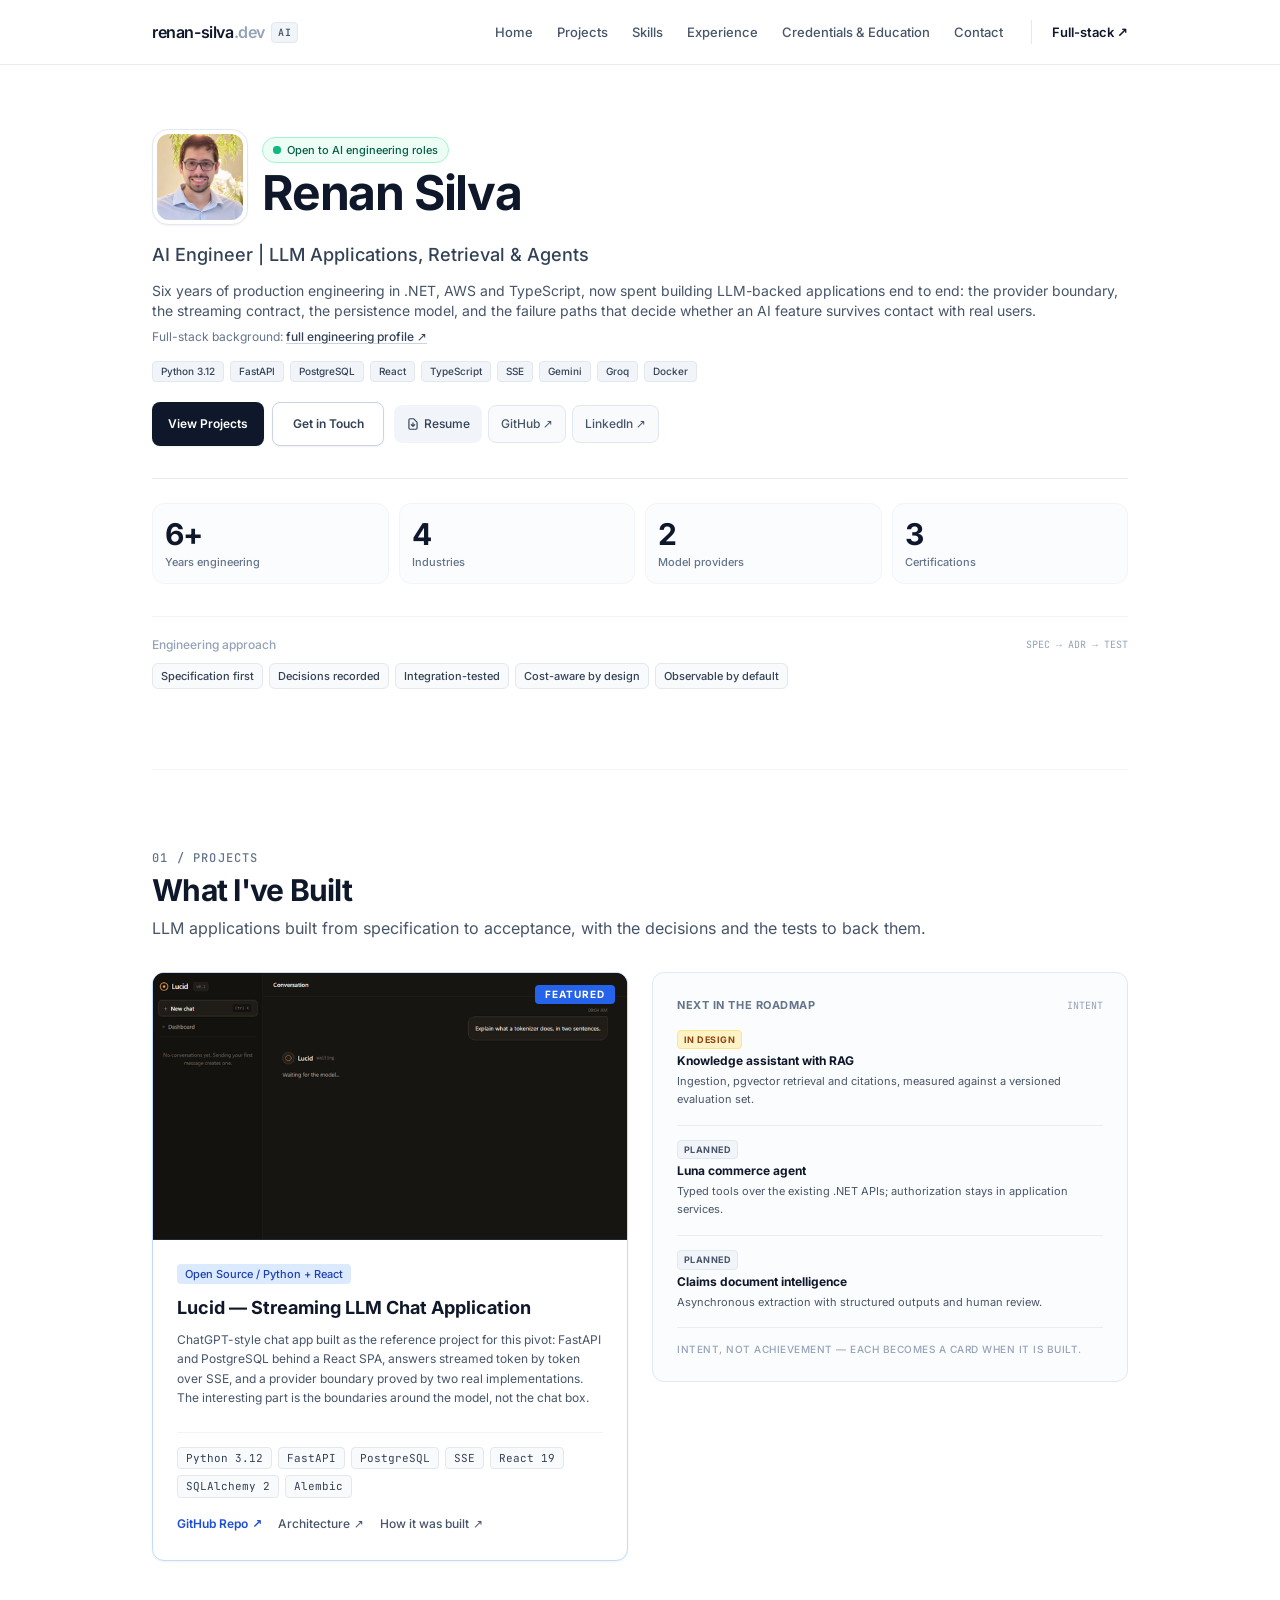
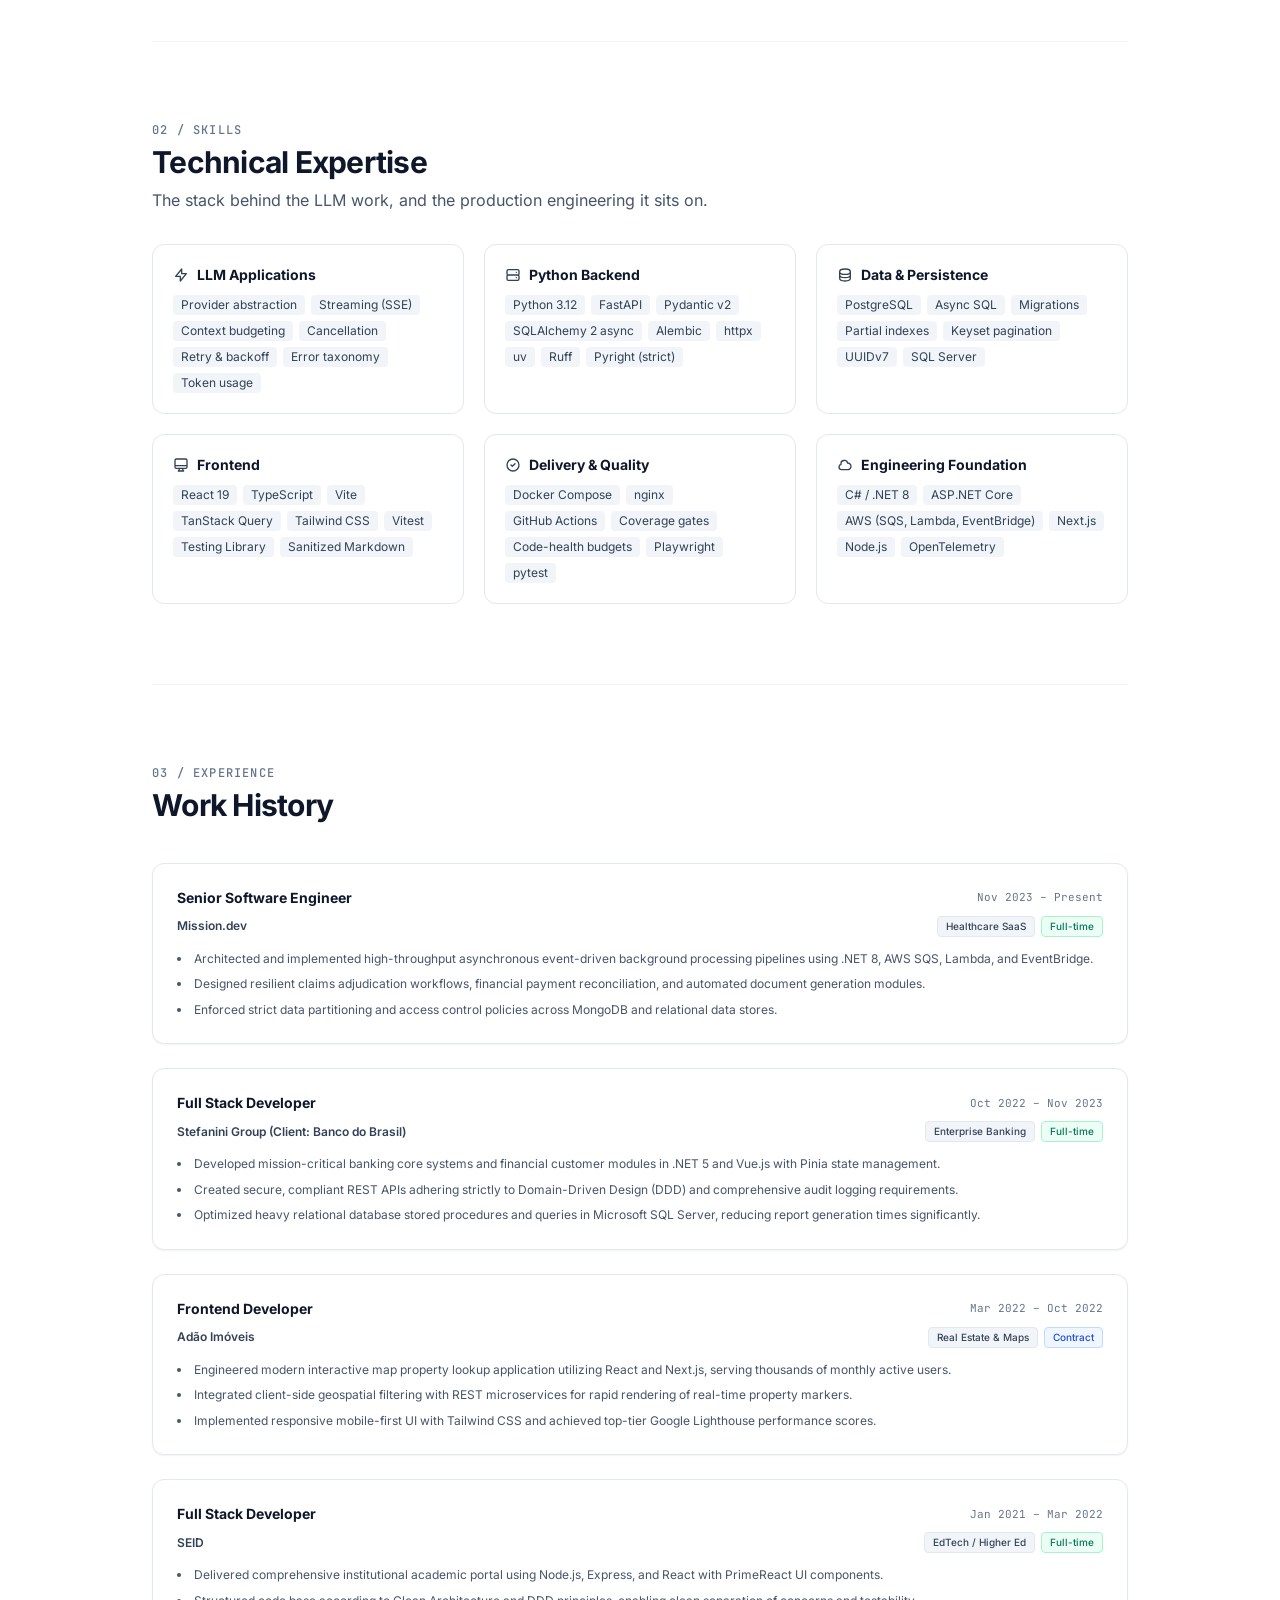
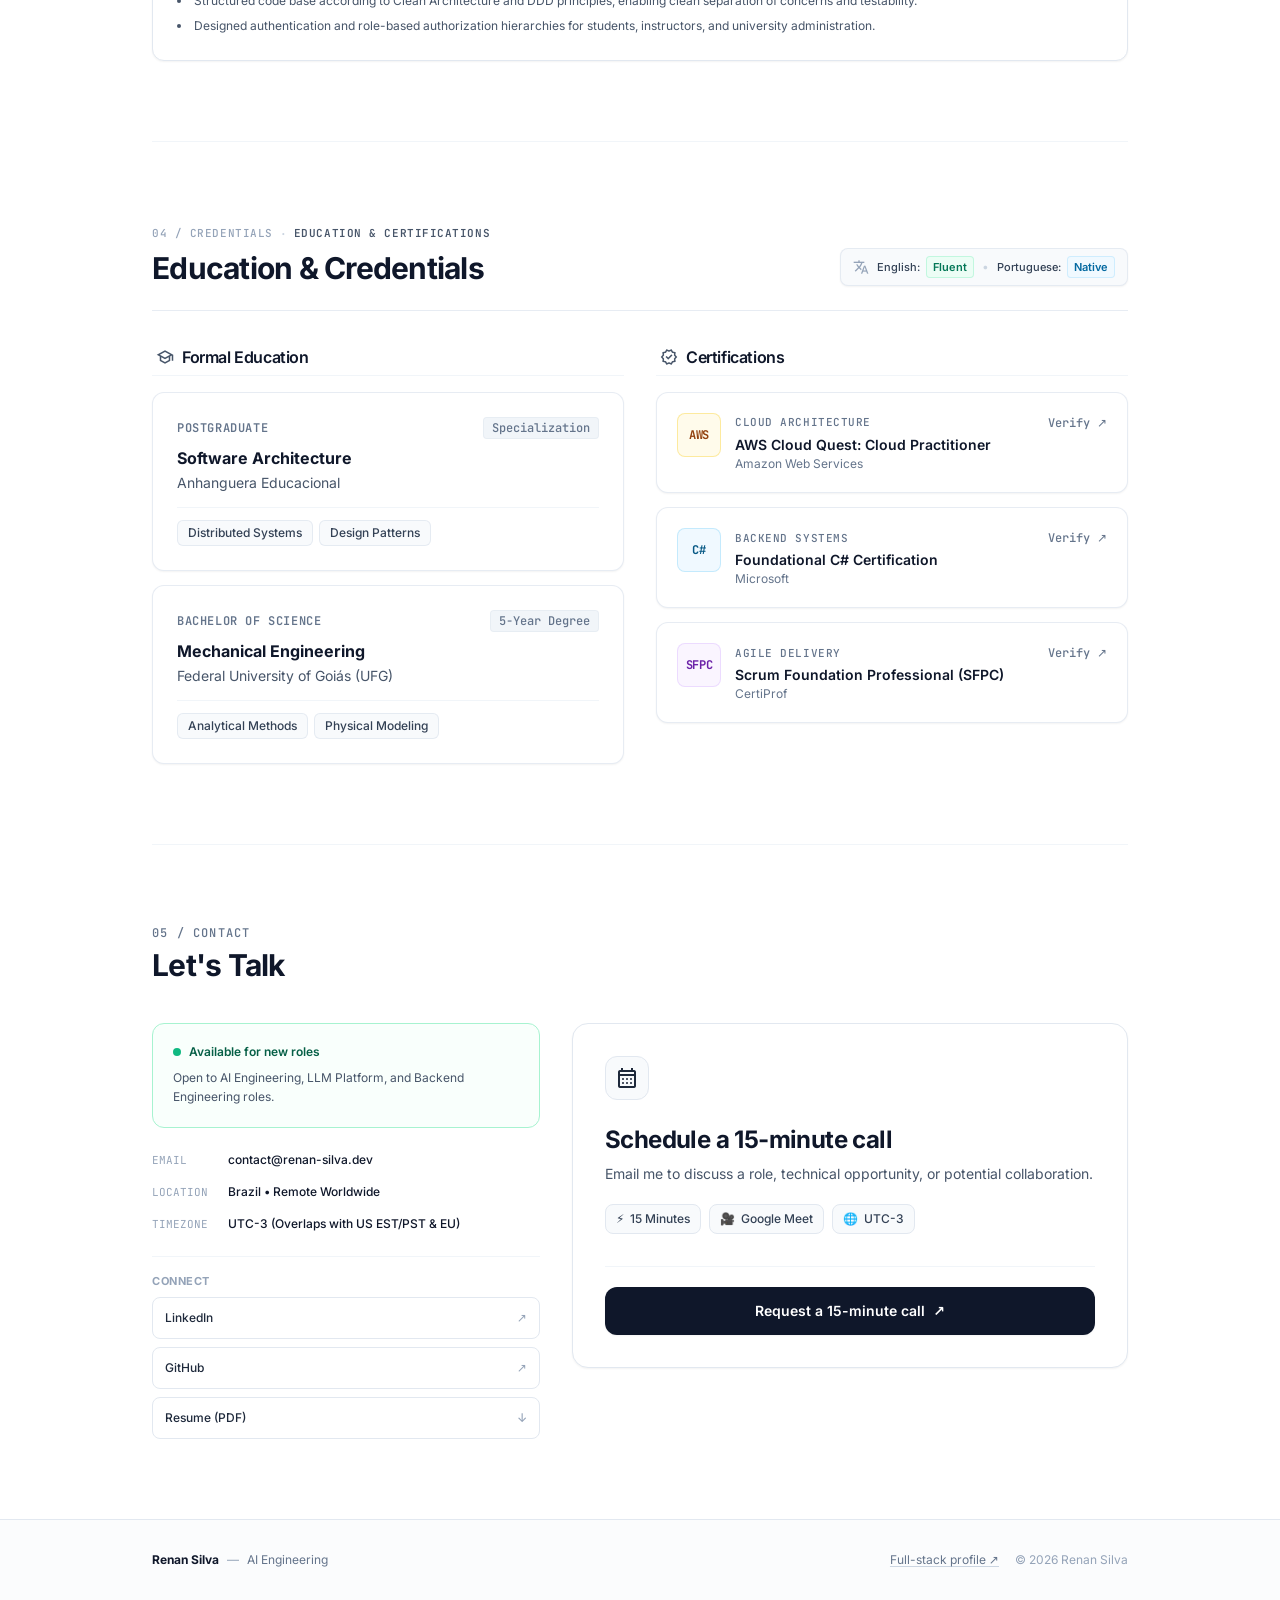
==== commit a8cfb5d7: "Replace the AI page hero stats with career figures" ====
--- a/ai/index.html
+++ b/ai/index.html
@@ -103,16 +103,16 @@
 <div class="text-[11px] text-slate-500 font-medium mt-0.5">Years engineering</div>
 </div>
 <div class="p-3 bg-slate-50/50 rounded-xl border border-slate-100">
-<div class="text-2xl sm:text-3xl font-bold tracking-tight text-slate-900">383</div>
-<div class="text-[11px] text-slate-500 font-medium mt-0.5">Automated tests</div>
-</div>
-<div class="p-3 bg-slate-50/50 rounded-xl border border-slate-100">
-<div class="text-2xl sm:text-3xl font-bold tracking-tight text-slate-900">7</div>
-<div class="text-[11px] text-slate-500 font-medium mt-0.5">Decision records</div>
+<div class="text-2xl sm:text-3xl font-bold tracking-tight text-slate-900">4</div>
+<div class="text-[11px] text-slate-500 font-medium mt-0.5">Industries</div>
 </div>
 <div class="p-3 bg-slate-50/50 rounded-xl border border-slate-100">
 <div class="text-2xl sm:text-3xl font-bold tracking-tight text-slate-900">2</div>
 <div class="text-[11px] text-slate-500 font-medium mt-0.5">Model providers</div>
+</div>
+<div class="p-3 bg-slate-50/50 rounded-xl border border-slate-100">
+<div class="text-2xl sm:text-3xl font-bold tracking-tight text-slate-900">3</div>
+<div class="text-[11px] text-slate-500 font-medium mt-0.5">Certifications</div>
 </div>
 </div>
 </div>
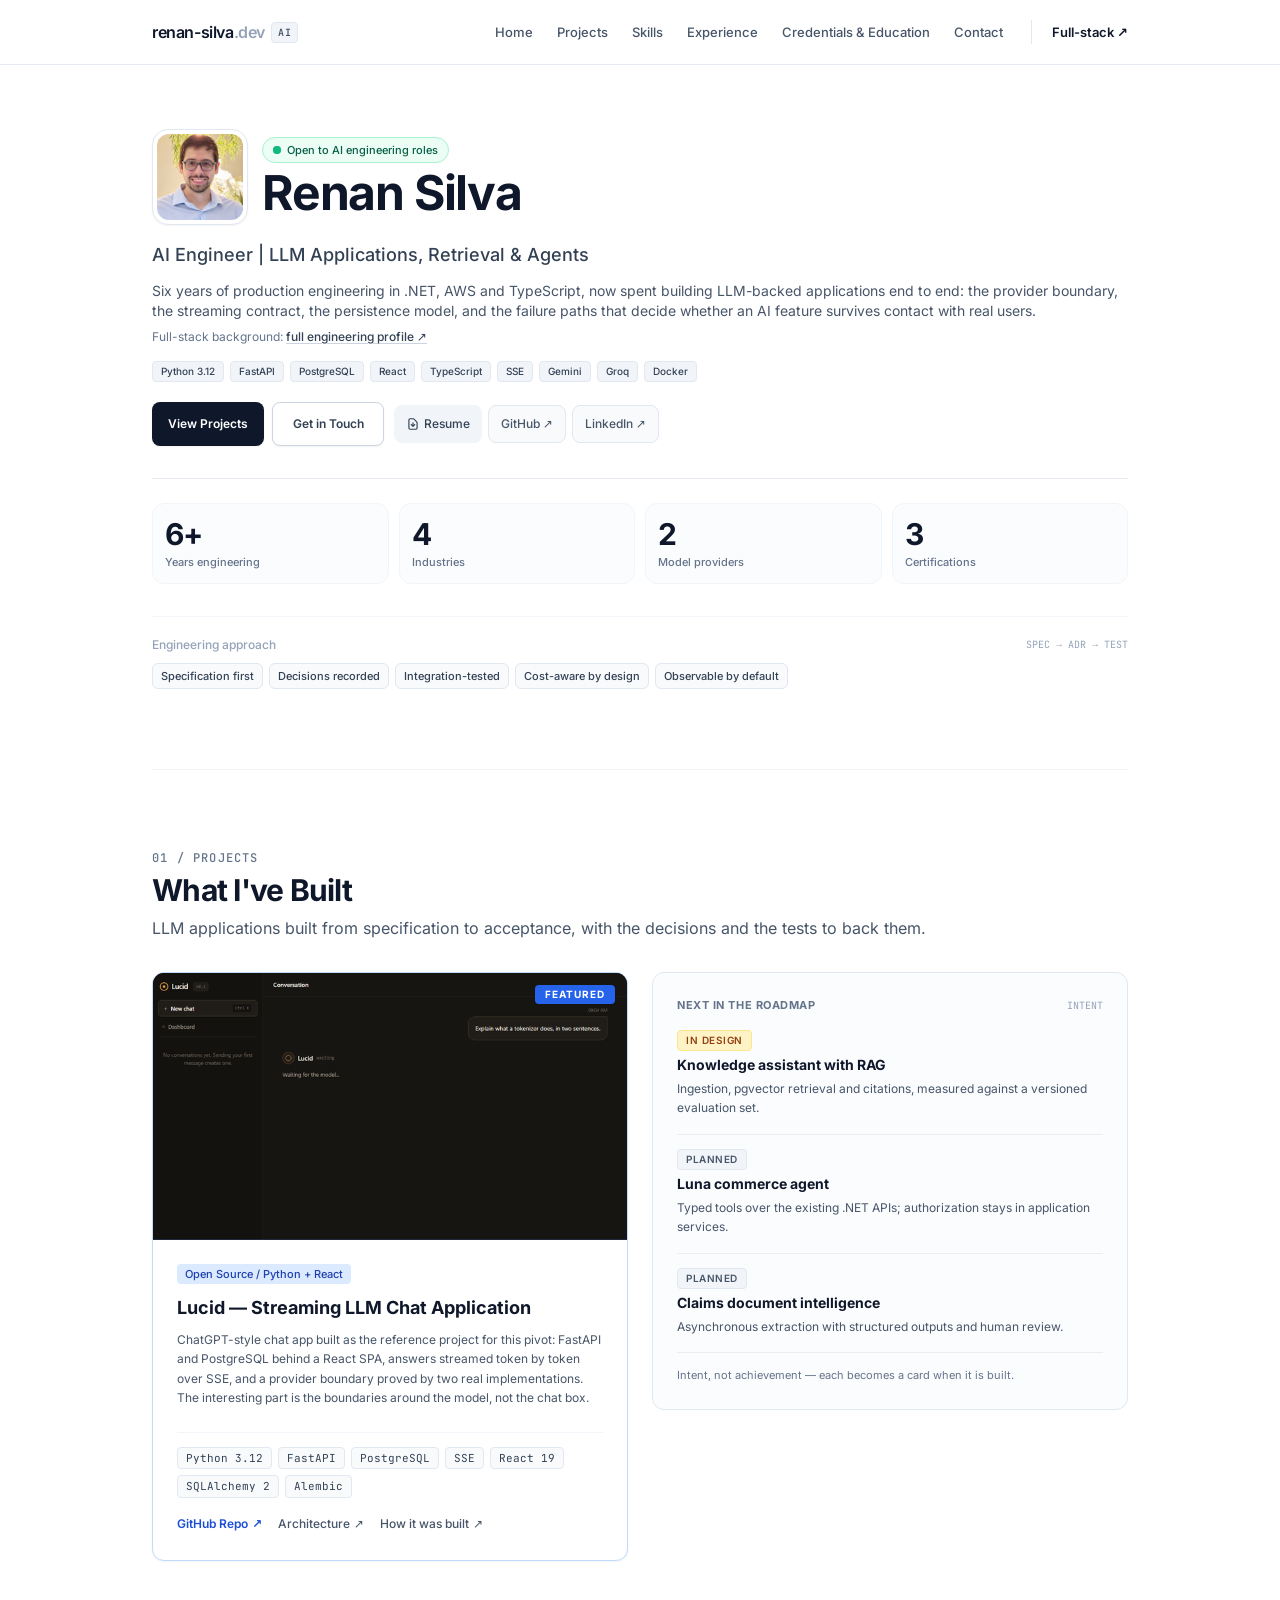
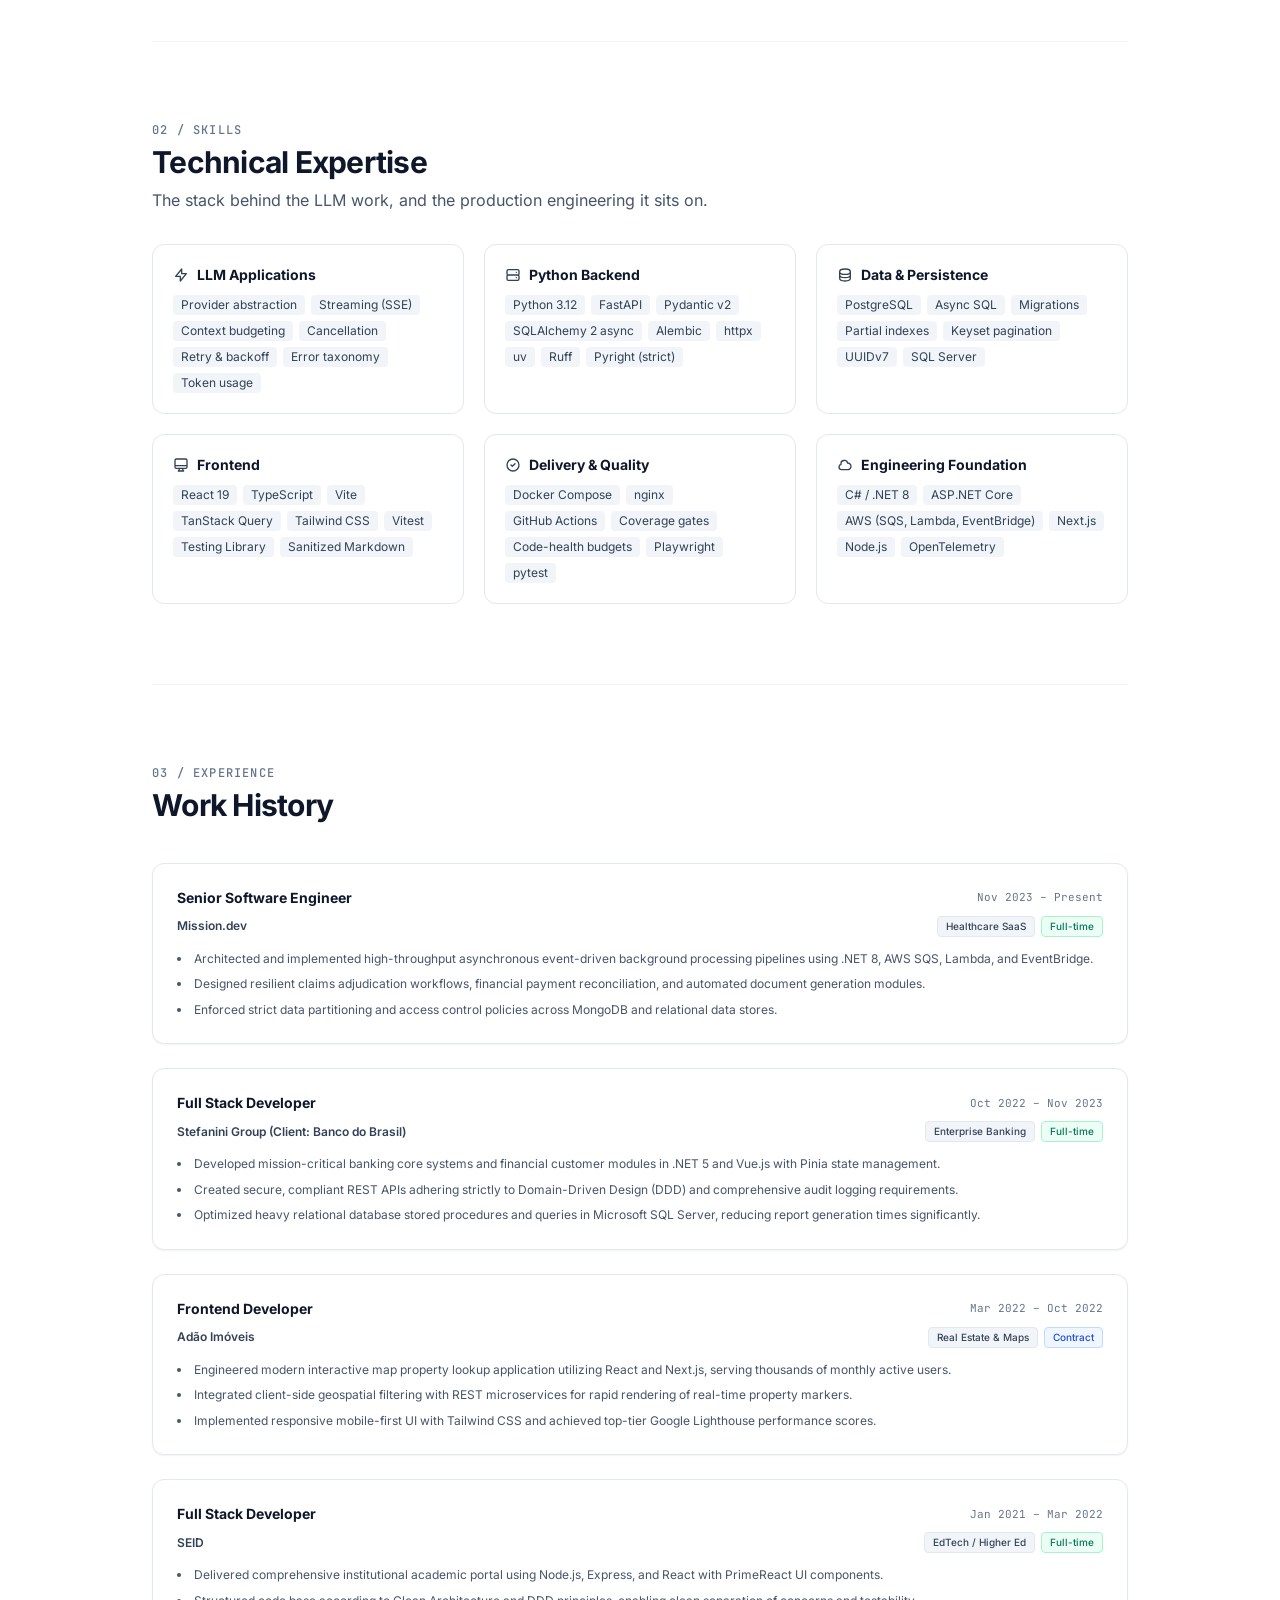
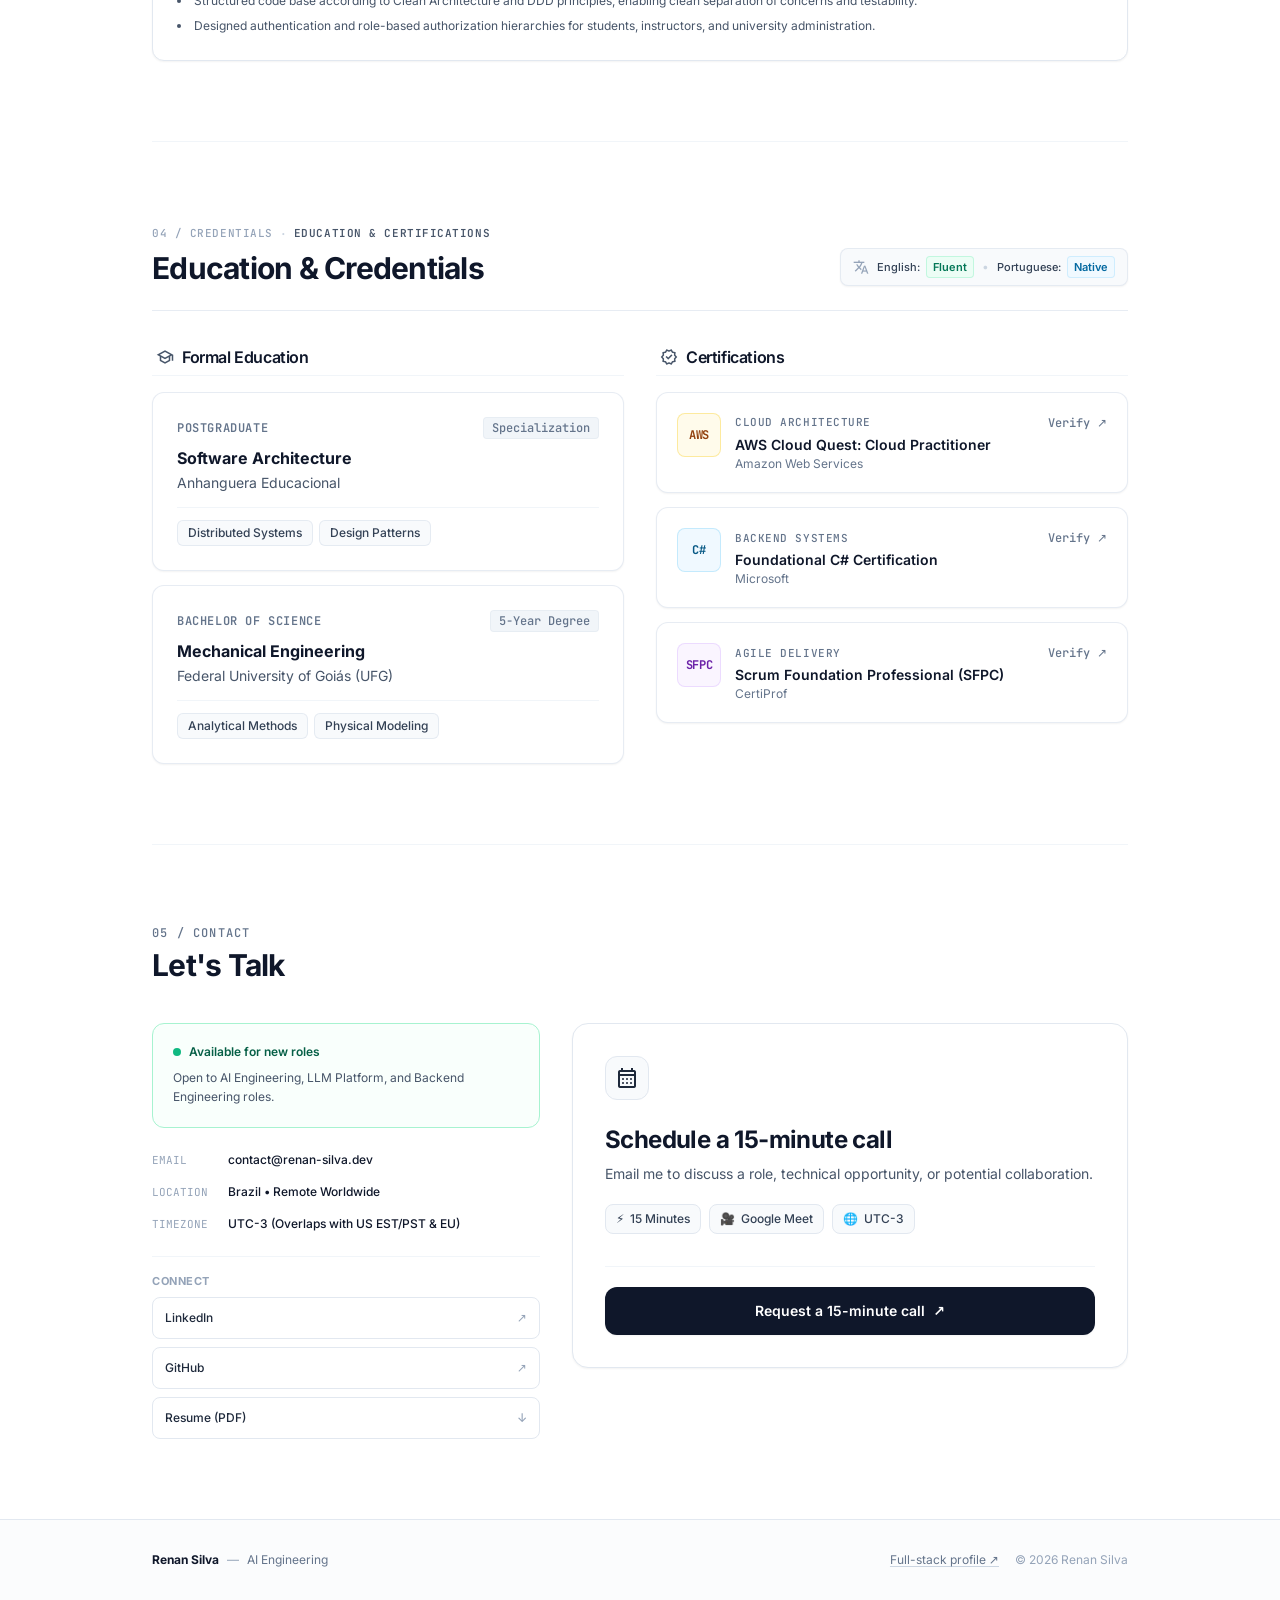
==== commit 65511a83: "Version the stylesheet URL and put the AI roadmap card on the site type scale" ====
--- a/ai/index.html
+++ b/ai/index.html
@@ -27,7 +27,7 @@
 <link rel="canonical" href="https://renan-silva.dev/ai/">
 <!-- Tailwind is compiled from src/input.css into assets/output.css. Do not edit the generated file. -->
 <link href="../assets/fonts/inter-latin.woff2" as="font" type="font/woff2" rel="preload" crossorigin>
-<link href="../assets/output.css" rel="stylesheet">
+<link href="../assets/output.css?v=0d0bc0f3" rel="stylesheet">
 </head>
 <body class="bg-white text-slate-900 selection:bg-slate-900 selection:text-white">
 <!-- BEGIN: MainHeader -->
@@ -189,22 +189,22 @@
 </div>
 <div class="flex-1 flex flex-col justify-between gap-4">
 <div>
-<div class="flex items-center gap-1.5 mb-1"><span class="px-1.5 py-0.5 rounded text-[9px] font-bold uppercase tracking-wider bg-amber-100 text-amber-800 border border-amber-200">In design</span></div>
-<h4 class="text-xs font-bold text-slate-900">Knowledge assistant with RAG</h4>
-<p class="mt-1 text-[11px] text-slate-600 leading-relaxed">Ingestion, pgvector retrieval and citations, measured against a versioned evaluation set.</p>
+<div class="flex items-center gap-1.5 mb-1"><span class="px-2 py-0.5 rounded text-[10px] font-semibold uppercase tracking-wider bg-amber-100 text-amber-800 border border-amber-200">In design</span></div>
+<h4 class="text-sm font-bold text-slate-900">Knowledge assistant with RAG</h4>
+<p class="mt-1 text-xs text-slate-600 leading-relaxed">Ingestion, pgvector retrieval and citations, measured against a versioned evaluation set.</p>
 </div>
 <div class="pt-3.5 border-t border-slate-200/70">
-<div class="flex items-center gap-1.5 mb-1"><span class="px-1.5 py-0.5 rounded text-[9px] font-bold uppercase tracking-wider bg-slate-100 text-slate-600 border border-slate-200">Planned</span></div>
-<h4 class="text-xs font-bold text-slate-900">Luna commerce agent</h4>
-<p class="mt-1 text-[11px] text-slate-600 leading-relaxed">Typed tools over the existing .NET APIs; authorization stays in application services.</p>
+<div class="flex items-center gap-1.5 mb-1"><span class="px-2 py-0.5 rounded text-[10px] font-semibold uppercase tracking-wider bg-slate-100 text-slate-600 border border-slate-200">Planned</span></div>
+<h4 class="text-sm font-bold text-slate-900">Luna commerce agent</h4>
+<p class="mt-1 text-xs text-slate-600 leading-relaxed">Typed tools over the existing .NET APIs; authorization stays in application services.</p>
 </div>
 <div class="pt-3.5 border-t border-slate-200/70">
-<div class="flex items-center gap-1.5 mb-1"><span class="px-1.5 py-0.5 rounded text-[9px] font-bold uppercase tracking-wider bg-slate-100 text-slate-600 border border-slate-200">Planned</span></div>
-<h4 class="text-xs font-bold text-slate-900">Claims document intelligence</h4>
-<p class="mt-1 text-[11px] text-slate-600 leading-relaxed">Asynchronous extraction with structured outputs and human review.</p>
-</div>
-</div>
-<p class="mt-4 pt-3.5 border-t border-slate-200/70 text-[10px] uppercase tracking-wider font-medium text-slate-400">Intent, not achievement — each becomes a card when it is built.</p>
+<div class="flex items-center gap-1.5 mb-1"><span class="px-2 py-0.5 rounded text-[10px] font-semibold uppercase tracking-wider bg-slate-100 text-slate-600 border border-slate-200">Planned</span></div>
+<h4 class="text-sm font-bold text-slate-900">Claims document intelligence</h4>
+<p class="mt-1 text-xs text-slate-600 leading-relaxed">Asynchronous extraction with structured outputs and human review.</p>
+</div>
+</div>
+<p class="mt-4 pt-3.5 border-t border-slate-200/70 text-[11px] text-slate-500 leading-relaxed">Intent, not achievement — each becomes a card when it is built.</p>
 </div>
 </div>
 </section>
--- a/assets/output.css
+++ b/assets/output.css
@@ -1,3 +1,3 @@
 @font-face{font-display:swap;font-family:Inter;font-style:normal;font-weight:400 700;src:url(fonts/inter-latin.woff2) format("woff2")}@font-face{font-display:swap;font-family:JetBrains Mono;font-style:normal;font-weight:400 700;src:url(fonts/jetbrains-mono-latin.woff2) format("woff2")}@font-face{font-display:block;font-family:Material Symbols Outlined;font-style:normal;font-weight:100 700;src:url(fonts/material-symbols-outlined.woff2) format("woff2")}*,:after,:before{--tw-border-spacing-x:0;--tw-border-spacing-y:0;--tw-translate-x:0;--tw-translate-y:0;--tw-rotate:0;--tw-skew-x:0;--tw-skew-y:0;--tw-scale-x:1;--tw-scale-y:1;--tw-pan-x: ;--tw-pan-y: ;--tw-pinch-zoom: ;--tw-scroll-snap-strictness:proximity;--tw-gradient-from-position: ;--tw-gradient-via-position: ;--tw-gradient-to-position: ;--tw-ordinal: ;--tw-slashed-zero: ;--tw-numeric-figure: ;--tw-numeric-spacing: ;--tw-numeric-fraction: ;--tw-ring-inset: ;--tw-ring-offset-width:0px;--tw-ring-offset-color:#fff;--tw-ring-color:rgba(59,130,246,.5);--tw-ring-offset-shadow:0 0 #0000;--tw-ring-shadow:0 0 #0000;--tw-shadow:0 0 #0000;--tw-shadow-colored:0 0 #0000;--tw-blur: ;--tw-brightness: ;--tw-contrast: ;--tw-grayscale: ;--tw-hue-rotate: ;--tw-invert: ;--tw-saturate: ;--tw-sepia: ;--tw-drop-shadow: ;--tw-backdrop-blur: ;--tw-backdrop-brightness: ;--tw-backdrop-contrast: ;--tw-backdrop-grayscale: ;--tw-backdrop-hue-rotate: ;--tw-backdrop-invert: ;--tw-backdrop-opacity: ;--tw-backdrop-saturate: ;--tw-backdrop-sepia: ;--tw-contain-size: ;--tw-contain-layout: ;--tw-contain-paint: ;--tw-contain-style: }::backdrop{--tw-border-spacing-x:0;--tw-border-spacing-y:0;--tw-translate-x:0;--tw-translate-y:0;--tw-rotate:0;--tw-skew-x:0;--tw-skew-y:0;--tw-scale-x:1;--tw-scale-y:1;--tw-pan-x: ;--tw-pan-y: ;--tw-pinch-zoom: ;--tw-scroll-snap-strictness:proximity;--tw-gradient-from-position: ;--tw-gradient-via-position: ;--tw-gradient-to-position: ;--tw-ordinal: ;--tw-slashed-zero: ;--tw-numeric-figure: ;--tw-numeric-spacing: ;--tw-numeric-fraction: ;--tw-ring-inset: ;--tw-ring-offset-width:0px;--tw-ring-offset-color:#fff;--tw-ring-color:rgba(59,130,246,.5);--tw-ring-offset-shadow:0 0 #0000;--tw-ring-shadow:0 0 #0000;--tw-shadow:0 0 #0000;--tw-shadow-colored:0 0 #0000;--tw-blur: ;--tw-brightness: ;--tw-contrast: ;--tw-grayscale: ;--tw-hue-rotate: ;--tw-invert: ;--tw-saturate: ;--tw-sepia: ;--tw-drop-shadow: ;--tw-backdrop-blur: ;--tw-backdrop-brightness: ;--tw-backdrop-contrast: ;--tw-backdrop-grayscale: ;--tw-backdrop-hue-rotate: ;--tw-backdrop-invert: ;--tw-backdrop-opacity: ;--tw-backdrop-saturate: ;--tw-backdrop-sepia: ;--tw-contain-size: ;--tw-contain-layout: ;--tw-contain-paint: ;--tw-contain-style: }
 
-/*! tailwindcss v3.4.17 | MIT License | https://tailwindcss.com*/*,:after,:before{border:0 solid #e5e7eb;box-sizing:border-box}:after,:before{--tw-content:""}:host,html{line-height:1.5;-webkit-text-size-adjust:100%;font-family:Inter,system-ui,-apple-system,Segoe UI,Roboto,Helvetica Neue,Arial,sans-serif;font-feature-settings:normal;font-variation-settings:normal;-moz-tab-size:4;-o-tab-size:4;tab-size:4;-webkit-tap-highlight-color:transparent}body{line-height:inherit;margin:0}hr{border-top-width:1px;color:inherit;height:0}abbr:where([title]){-webkit-text-decoration:underline dotted;text-decoration:underline dotted}h1,h2,h3,h4,h5,h6{font-size:inherit;font-weight:inherit}a{color:inherit;text-decoration:inherit}b,strong{font-weight:bolder}code,kbd,pre,samp{font-family:JetBrains Mono,ui-monospace,SFMono-Regular,Menlo,Consolas,Liberation Mono,monospace;font-feature-settings:normal;font-size:1em;font-variation-settings:normal}small{font-size:80%}sub,sup{font-size:75%;line-height:0;position:relative;vertical-align:baseline}sub{bottom:-.25em}sup{top:-.5em}table{border-collapse:collapse;border-color:inherit;text-indent:0}button,input,optgroup,select,textarea{color:inherit;font-family:inherit;font-feature-settings:inherit;font-size:100%;font-variation-settings:inherit;font-weight:inherit;letter-spacing:inherit;line-height:inherit;margin:0;padding:0}button,select{text-transform:none}button,input:where([type=button]),input:where([type=reset]),input:where([type=submit]){-webkit-appearance:button;background-color:transparent;background-image:none}:-moz-focusring{outline:auto}:-moz-ui-invalid{box-shadow:none}progress{vertical-align:baseline}::-webkit-inner-spin-button,::-webkit-outer-spin-button{height:auto}[type=search]{-webkit-appearance:textfield;outline-offset:-2px}::-webkit-search-decoration{-webkit-appearance:none}::-webkit-file-upload-button{-webkit-appearance:button;font:inherit}summary{display:list-item}blockquote,dd,dl,figure,h1,h2,h3,h4,h5,h6,hr,p,pre{margin:0}fieldset{margin:0}fieldset,legend{padding:0}menu,ol,ul{list-style:none;margin:0;padding:0}dialog{padding:0}textarea{resize:vertical}input::-moz-placeholder,textarea::-moz-placeholder{color:#9ca3af;opacity:1}input::placeholder,textarea::placeholder{color:#9ca3af;opacity:1}[role=button],button{cursor:pointer}:disabled{cursor:default}audio,canvas,embed,iframe,img,object,svg,video{display:block;vertical-align:middle}img,video{height:auto;max-width:100%}[hidden]:where(:not([hidden=until-found])){display:none}html{scroll-padding-top:5rem}body{background-color:#fff;color:#0f172a;font-feature-settings:"cv02","cv03","cv04","cv11";-webkit-font-smoothing:antialiased}.material-symbols-outlined{display:inline-block;font-family:Material Symbols Outlined;font-size:24px;font-style:normal;font-weight:400;letter-spacing:normal;line-height:1;text-transform:none;white-space:nowrap;word-wrap:normal;direction:ltr;-webkit-font-feature-settings:"liga";-webkit-font-smoothing:antialiased}.absolute{position:absolute}.relative{position:relative}.sticky{position:sticky}.right-3{right:.75rem}.top-0{top:0}.top-3{top:.75rem}.z-50{z-index:50}.mx-auto{margin-left:auto;margin-right:auto}.mb-1{margin-bottom:.25rem}.mb-1\.5{margin-bottom:.375rem}.mb-10{margin-bottom:2.5rem}.mb-2{margin-bottom:.5rem}.mb-2\.5{margin-bottom:.625rem}.mb-3{margin-bottom:.75rem}.mb-3\.5{margin-bottom:.875rem}.mb-4{margin-bottom:1rem}.mb-5{margin-bottom:1.25rem}.mb-6{margin-bottom:1.5rem}.mb-8{margin-bottom:2rem}.ml-1{margin-left:.25rem}.mr-1{margin-right:.25rem}.mt-0\.5{margin-top:.125rem}.mt-1{margin-top:.25rem}.mt-1\.5{margin-top:.375rem}.mt-2{margin-top:.5rem}.mt-3{margin-top:.75rem}.mt-4{margin-top:1rem}.mt-5{margin-top:1.25rem}.mt-8{margin-top:2rem}.block{display:block}.inline{display:inline}.flex{display:flex}.inline-flex{display:inline-flex}.grid{display:grid}.hidden{display:none}.aspect-\[16\/9\]{aspect-ratio:16/9}.h-10{height:2.5rem}.h-11{height:2.75rem}.h-14{height:3.5rem}.h-2{height:.5rem}.h-20{height:5rem}.h-3\.5{height:.875rem}.h-4{height:1rem}.h-full{height:100%}.min-h-\[38px\]{min-height:38px}.min-h-\[40px\]{min-height:40px}.min-h-\[44px\]{min-height:44px}.min-h-\[48px\]{min-height:48px}.w-10{width:2.5rem}.w-11{width:2.75rem}.w-16{width:4rem}.w-2{width:.5rem}.w-20{width:5rem}.w-3\.5{width:.875rem}.w-4{width:1rem}.w-fit{width:-moz-fit-content;width:fit-content}.w-full{width:100%}.min-w-0{min-width:0}.max-w-5xl{max-width:64rem}.flex-1{flex:1 1 0%}.shrink-0{flex-shrink:0}@keyframes ping{75%,to{opacity:0;transform:scale(2)}}.animate-ping{animation:ping 1s cubic-bezier(0,0,.2,1) infinite}.list-inside{list-style-position:inside}.list-disc{list-style-type:disc}.grid-cols-1{grid-template-columns:repeat(1,minmax(0,1fr))}.grid-cols-2{grid-template-columns:repeat(2,minmax(0,1fr))}.flex-col{flex-direction:column}.flex-wrap{flex-wrap:wrap}.items-start{align-items:flex-start}.items-center{align-items:center}.items-stretch{align-items:stretch}.justify-center{justify-content:center}.justify-between{justify-content:space-between}.gap-0\.5{gap:.125rem}.gap-1{gap:.25rem}.gap-1\.5{gap:.375rem}.gap-2{gap:.5rem}.gap-2\.5{gap:.625rem}.gap-3{gap:.75rem}.gap-3\.5{gap:.875rem}.gap-4{gap:1rem}.gap-5{gap:1.25rem}.gap-6{gap:1.5rem}.gap-8{gap:2rem}.gap-x-4{-moz-column-gap:1rem;column-gap:1rem}.gap-y-1{row-gap:.25rem}.space-y-1>:not([hidden])~:not([hidden]){--tw-space-y-reverse:0;margin-bottom:calc(.25rem*var(--tw-space-y-reverse));margin-top:calc(.25rem*(1 - var(--tw-space-y-reverse)))}.space-y-1\.5>:not([hidden])~:not([hidden]){--tw-space-y-reverse:0;margin-bottom:calc(.375rem*var(--tw-space-y-reverse));margin-top:calc(.375rem*(1 - var(--tw-space-y-reverse)))}.space-y-3\.5>:not([hidden])~:not([hidden]){--tw-space-y-reverse:0;margin-bottom:calc(.875rem*var(--tw-space-y-reverse));margin-top:calc(.875rem*(1 - var(--tw-space-y-reverse)))}.space-y-4>:not([hidden])~:not([hidden]){--tw-space-y-reverse:0;margin-bottom:calc(1rem*var(--tw-space-y-reverse));margin-top:calc(1rem*(1 - var(--tw-space-y-reverse)))}.space-y-6>:not([hidden])~:not([hidden]){--tw-space-y-reverse:0;margin-bottom:calc(1.5rem*var(--tw-space-y-reverse));margin-top:calc(1.5rem*(1 - var(--tw-space-y-reverse)))}.divide-y>:not([hidden])~:not([hidden]){--tw-divide-y-reverse:0;border-bottom-width:calc(1px*var(--tw-divide-y-reverse));border-top-width:calc(1px*(1 - var(--tw-divide-y-reverse)))}.divide-slate-100>:not([hidden])~:not([hidden]){--tw-divide-opacity:1;border-color:rgb(241 245 249/var(--tw-divide-opacity,1))}.overflow-hidden{overflow:hidden}.scroll-smooth{scroll-behavior:smooth}.rounded{border-radius:.25rem}.rounded-2xl{border-radius:1rem}.rounded-full{border-radius:9999px}.rounded-lg{border-radius:.5rem}.rounded-md{border-radius:.375rem}.rounded-xl{border-radius:.75rem}.border{border-width:1px}.border-b{border-bottom-width:1px}.border-l{border-left-width:1px}.border-t{border-top-width:1px}.border-amber-200{--tw-border-opacity:1;border-color:rgb(253 230 138/var(--tw-border-opacity,1))}.border-amber-200\/80{border-color:hsla(48,97%,77%,.8)}.border-blue-200{--tw-border-opacity:1;border-color:rgb(191 219 254/var(--tw-border-opacity,1))}.border-emerald-200{--tw-border-opacity:1;border-color:rgb(167 243 208/var(--tw-border-opacity,1))}.border-emerald-200\/60{border-color:rgba(167,243,208,.6)}.border-purple-200\/80{border-color:rgba(233,213,255,.8)}.border-sky-200\/60{border-color:rgba(186,230,253,.6)}.border-sky-200\/80{border-color:rgba(186,230,253,.8)}.border-slate-100{--tw-border-opacity:1;border-color:rgb(241 245 249/var(--tw-border-opacity,1))}.border-slate-200{--tw-border-opacity:1;border-color:rgb(226 232 240/var(--tw-border-opacity,1))}.border-slate-200\/60{border-color:rgba(226,232,240,.6)}.border-slate-200\/70{border-color:rgba(226,232,240,.7)}.border-slate-200\/80{border-color:rgba(226,232,240,.8)}.border-slate-300{--tw-border-opacity:1;border-color:rgb(203 213 225/var(--tw-border-opacity,1))}.border-slate-800{--tw-border-opacity:1;border-color:rgb(30 41 59/var(--tw-border-opacity,1))}.bg-amber-100{--tw-bg-opacity:1;background-color:rgb(254 243 199/var(--tw-bg-opacity,1))}.bg-amber-50{--tw-bg-opacity:1;background-color:rgb(255 251 235/var(--tw-bg-opacity,1))}.bg-blue-100{--tw-bg-opacity:1;background-color:rgb(219 234 254/var(--tw-bg-opacity,1))}.bg-blue-50{--tw-bg-opacity:1;background-color:rgb(239 246 255/var(--tw-bg-opacity,1))}.bg-blue-600{--tw-bg-opacity:1;background-color:rgb(37 99 235/var(--tw-bg-opacity,1))}.bg-emerald-100{--tw-bg-opacity:1;background-color:rgb(209 250 229/var(--tw-bg-opacity,1))}.bg-emerald-400{--tw-bg-opacity:1;background-color:rgb(52 211 153/var(--tw-bg-opacity,1))}.bg-emerald-50{--tw-bg-opacity:1;background-color:rgb(236 253 245/var(--tw-bg-opacity,1))}.bg-emerald-50\/30{background-color:rgba(236,253,245,.3)}.bg-emerald-500{--tw-bg-opacity:1;background-color:rgb(16 185 129/var(--tw-bg-opacity,1))}.bg-emerald-600{--tw-bg-opacity:1;background-color:rgb(5 150 105/var(--tw-bg-opacity,1))}.bg-purple-50{--tw-bg-opacity:1;background-color:rgb(250 245 255/var(--tw-bg-opacity,1))}.bg-sky-50{--tw-bg-opacity:1;background-color:rgb(240 249 255/var(--tw-bg-opacity,1))}.bg-slate-100{--tw-bg-opacity:1;background-color:rgb(241 245 249/var(--tw-bg-opacity,1))}.bg-slate-50{--tw-bg-opacity:1;background-color:rgb(248 250 252/var(--tw-bg-opacity,1))}.bg-slate-50\/50{background-color:rgba(248,250,252,.5)}.bg-slate-50\/60{background-color:rgba(248,250,252,.6)}.bg-slate-900{--tw-bg-opacity:1;background-color:rgb(15 23 42/var(--tw-bg-opacity,1))}.bg-white{--tw-bg-opacity:1;background-color:rgb(255 255 255/var(--tw-bg-opacity,1))}.bg-white\/90{background-color:hsla(0,0%,100%,.9)}.object-cover{-o-object-fit:cover;object-fit:cover}.object-center{-o-object-position:center;object-position:center}.object-top{-o-object-position:top;object-position:top}.p-1{padding:.25rem}.p-3{padding:.75rem}.p-4{padding:1rem}.p-5{padding:1.25rem}.px-1{padding-left:.25rem;padding-right:.25rem}.px-1\.5{padding-left:.375rem;padding-right:.375rem}.px-2{padding-left:.5rem;padding-right:.5rem}.px-2\.5{padding-left:.625rem;padding-right:.625rem}.px-3{padding-left:.75rem;padding-right:.75rem}.px-3\.5{padding-left:.875rem;padding-right:.875rem}.px-4{padding-left:1rem;padding-right:1rem}.px-5{padding-left:1.25rem;padding-right:1.25rem}.py-0\.5{padding-bottom:.125rem;padding-top:.125rem}.py-1{padding-bottom:.25rem;padding-top:.25rem}.py-1\.5{padding-bottom:.375rem;padding-top:.375rem}.py-14{padding-bottom:3.5rem;padding-top:3.5rem}.py-2{padding-bottom:.5rem;padding-top:.5rem}.py-2\.5{padding-bottom:.625rem;padding-top:.625rem}.py-3\.5{padding-bottom:.875rem;padding-top:.875rem}.py-8{padding-bottom:2rem;padding-top:2rem}.pb-1{padding-bottom:.25rem}.pb-14{padding-bottom:3.5rem}.pb-4{padding-bottom:1rem}.pb-6{padding-bottom:1.5rem}.pl-5{padding-left:1.25rem}.pt-0{padding-top:0}.pt-1{padding-top:.25rem}.pt-12{padding-top:3rem}.pt-3{padding-top:.75rem}.pt-3\.5{padding-top:.875rem}.pt-4{padding-top:1rem}.pt-5{padding-top:1.25rem}.pt-6{padding-top:1.5rem}.text-center{text-align:center}.font-mono{font-family:JetBrains Mono,ui-monospace,SFMono-Regular,Menlo,Consolas,Liberation Mono,monospace}.text-2xl{font-size:1.5rem;line-height:2rem}.text-3xl{font-size:1.875rem;line-height:2.25rem}.text-\[10px\]{font-size:10px}.text-\[11px\]{font-size:11px}.text-\[9px\]{font-size:9px}.text-base{font-size:1rem;line-height:1.5rem}.text-lg{font-size:1.125rem;line-height:1.75rem}.text-sm{font-size:.875rem;line-height:1.25rem}.text-xl{font-size:1.25rem;line-height:1.75rem}.text-xs{font-size:.75rem;line-height:1rem}.font-bold{font-weight:700}.font-extrabold{font-weight:800}.font-medium{font-weight:500}.font-semibold{font-weight:600}.uppercase{text-transform:uppercase}.leading-relaxed{line-height:1.625}.leading-snug{line-height:1.375}.leading-tight{line-height:1.25}.tracking-tight{letter-spacing:-.025em}.tracking-wider{letter-spacing:.05em}.tracking-widest{letter-spacing:.1em}.text-amber-800{--tw-text-opacity:1;color:rgb(146 64 14/var(--tw-text-opacity,1))}.text-blue-700{--tw-text-opacity:1;color:rgb(29 78 216/var(--tw-text-opacity,1))}.text-blue-800{--tw-text-opacity:1;color:rgb(30 64 175/var(--tw-text-opacity,1))}.text-emerald-700{--tw-text-opacity:1;color:rgb(4 120 87/var(--tw-text-opacity,1))}.text-emerald-800{--tw-text-opacity:1;color:rgb(6 95 70/var(--tw-text-opacity,1))}.text-purple-800{--tw-text-opacity:1;color:rgb(107 33 168/var(--tw-text-opacity,1))}.text-sky-700{--tw-text-opacity:1;color:rgb(3 105 161/var(--tw-text-opacity,1))}.text-sky-800{--tw-text-opacity:1;color:rgb(7 89 133/var(--tw-text-opacity,1))}.text-slate-300{--tw-text-opacity:1;color:rgb(203 213 225/var(--tw-text-opacity,1))}.text-slate-400{--tw-text-opacity:1;color:rgb(148 163 184/var(--tw-text-opacity,1))}.text-slate-500{--tw-text-opacity:1;color:rgb(100 116 139/var(--tw-text-opacity,1))}.text-slate-600{--tw-text-opacity:1;color:rgb(71 85 105/var(--tw-text-opacity,1))}.text-slate-700{--tw-text-opacity:1;color:rgb(51 65 85/var(--tw-text-opacity,1))}.text-slate-800{--tw-text-opacity:1;color:rgb(30 41 59/var(--tw-text-opacity,1))}.text-slate-900{--tw-text-opacity:1;color:rgb(15 23 42/var(--tw-text-opacity,1))}.text-white{--tw-text-opacity:1;color:rgb(255 255 255/var(--tw-text-opacity,1))}.underline{text-decoration-line:underline}.decoration-slate-300{text-decoration-color:#cbd5e1}.underline-offset-2{text-underline-offset:2px}.opacity-75{opacity:.75}.shadow-sm{--tw-shadow:0 1px 2px 0 rgba(0,0,0,.05);--tw-shadow-colored:0 1px 2px 0 var(--tw-shadow-color);box-shadow:var(--tw-ring-offset-shadow,0 0 #0000),var(--tw-ring-shadow,0 0 #0000),var(--tw-shadow)}.backdrop-blur-md{--tw-backdrop-blur:blur(12px);-webkit-backdrop-filter:var(--tw-backdrop-blur) var(--tw-backdrop-brightness) var(--tw-backdrop-contrast) var(--tw-backdrop-grayscale) var(--tw-backdrop-hue-rotate) var(--tw-backdrop-invert) var(--tw-backdrop-opacity) var(--tw-backdrop-saturate) var(--tw-backdrop-sepia);backdrop-filter:var(--tw-backdrop-blur) var(--tw-backdrop-brightness) var(--tw-backdrop-contrast) var(--tw-backdrop-grayscale) var(--tw-backdrop-hue-rotate) var(--tw-backdrop-invert) var(--tw-backdrop-opacity) var(--tw-backdrop-saturate) var(--tw-backdrop-sepia)}.transition{transition-duration:.15s;transition-property:color,background-color,border-color,text-decoration-color,fill,stroke,opacity,box-shadow,transform,filter,-webkit-backdrop-filter;transition-property:color,background-color,border-color,text-decoration-color,fill,stroke,opacity,box-shadow,transform,filter,backdrop-filter;transition-property:color,background-color,border-color,text-decoration-color,fill,stroke,opacity,box-shadow,transform,filter,backdrop-filter,-webkit-backdrop-filter;transition-timing-function:cubic-bezier(.4,0,.2,1)}.transition-all{transition-duration:.15s;transition-property:all;transition-timing-function:cubic-bezier(.4,0,.2,1)}.transition-colors{transition-duration:.15s;transition-property:color,background-color,border-color,text-decoration-color,fill,stroke;transition-timing-function:cubic-bezier(.4,0,.2,1)}.transition-transform{transition-duration:.15s;transition-property:transform;transition-timing-function:cubic-bezier(.4,0,.2,1)}.duration-200{transition-duration:.2s}.duration-300{transition-duration:.3s}cal-modal-box>iframe.cal-embed{min-height:80dvh}@media (max-height:560px){cal-modal-box>iframe.cal-embed{min-height:60dvh}}.selection\:bg-slate-900 ::-moz-selection{--tw-bg-opacity:1;background-color:rgb(15 23 42/var(--tw-bg-opacity,1))}.selection\:bg-slate-900 ::selection{--tw-bg-opacity:1;background-color:rgb(15 23 42/var(--tw-bg-opacity,1))}.selection\:text-white ::-moz-selection{--tw-text-opacity:1;color:rgb(255 255 255/var(--tw-text-opacity,1))}.selection\:text-white ::selection{--tw-text-opacity:1;color:rgb(255 255 255/var(--tw-text-opacity,1))}.selection\:bg-slate-900::-moz-selection{--tw-bg-opacity:1;background-color:rgb(15 23 42/var(--tw-bg-opacity,1))}.selection\:bg-slate-900::selection{--tw-bg-opacity:1;background-color:rgb(15 23 42/var(--tw-bg-opacity,1))}.selection\:text-white::-moz-selection{--tw-text-opacity:1;color:rgb(255 255 255/var(--tw-text-opacity,1))}.selection\:text-white::selection{--tw-text-opacity:1;color:rgb(255 255 255/var(--tw-text-opacity,1))}.hover\:border-blue-400:hover{--tw-border-opacity:1;border-color:rgb(96 165 250/var(--tw-border-opacity,1))}.hover\:border-emerald-400:hover{--tw-border-opacity:1;border-color:rgb(52 211 153/var(--tw-border-opacity,1))}.hover\:border-slate-300:hover{--tw-border-opacity:1;border-color:rgb(203 213 225/var(--tw-border-opacity,1))}.hover\:bg-slate-100:hover{--tw-bg-opacity:1;background-color:rgb(241 245 249/var(--tw-bg-opacity,1))}.hover\:bg-slate-200:hover{--tw-bg-opacity:1;background-color:rgb(226 232 240/var(--tw-bg-opacity,1))}.hover\:bg-slate-50:hover{--tw-bg-opacity:1;background-color:rgb(248 250 252/var(--tw-bg-opacity,1))}.hover\:bg-slate-800:hover{--tw-bg-opacity:1;background-color:rgb(30 41 59/var(--tw-bg-opacity,1))}.hover\:text-blue-600:hover{--tw-text-opacity:1;color:rgb(37 99 235/var(--tw-text-opacity,1))}.hover\:text-blue-900:hover{--tw-text-opacity:1;color:rgb(30 58 138/var(--tw-text-opacity,1))}.hover\:text-emerald-900:hover{--tw-text-opacity:1;color:rgb(6 78 59/var(--tw-text-opacity,1))}.hover\:text-slate-600:hover{--tw-text-opacity:1;color:rgb(71 85 105/var(--tw-text-opacity,1))}.hover\:text-slate-900:hover{--tw-text-opacity:1;color:rgb(15 23 42/var(--tw-text-opacity,1))}.hover\:decoration-slate-500:hover{text-decoration-color:#64748b}.hover\:shadow-md:hover{--tw-shadow:0 4px 6px -1px rgba(0,0,0,.1),0 2px 4px -2px rgba(0,0,0,.1);--tw-shadow-colored:0 4px 6px -1px var(--tw-shadow-color),0 2px 4px -2px var(--tw-shadow-color);box-shadow:var(--tw-ring-offset-shadow,0 0 #0000),var(--tw-ring-shadow,0 0 #0000),var(--tw-shadow)}.focus\:outline-none:focus{outline:2px solid transparent;outline-offset:2px}.focus-visible\:ring-2:focus-visible{--tw-ring-offset-shadow:var(--tw-ring-inset) 0 0 0 var(--tw-ring-offset-width) var(--tw-ring-offset-color);--tw-ring-shadow:var(--tw-ring-inset) 0 0 0 calc(2px + var(--tw-ring-offset-width)) var(--tw-ring-color);box-shadow:var(--tw-ring-offset-shadow),var(--tw-ring-shadow),var(--tw-shadow,0 0 #0000)}.focus-visible\:ring-blue-500:focus-visible{--tw-ring-opacity:1;--tw-ring-color:rgb(59 130 246/var(--tw-ring-opacity,1))}.focus-visible\:ring-emerald-500:focus-visible{--tw-ring-opacity:1;--tw-ring-color:rgb(16 185 129/var(--tw-ring-opacity,1))}.focus-visible\:ring-offset-2:focus-visible{--tw-ring-offset-width:2px}.group:hover .group-hover\:translate-x-0\.5{--tw-translate-x:0.125rem}.group:hover .group-hover\:scale-\[1\.02\],.group:hover .group-hover\:translate-x-0\.5{transform:translate(var(--tw-translate-x),var(--tw-translate-y)) rotate(var(--tw-rotate)) skewX(var(--tw-skew-x)) skewY(var(--tw-skew-y)) scaleX(var(--tw-scale-x)) scaleY(var(--tw-scale-y))}.group:hover .group-hover\:scale-\[1\.02\]{--tw-scale-x:1.02;--tw-scale-y:1.02}.group:hover .group-hover\:text-blue-600{--tw-text-opacity:1;color:rgb(37 99 235/var(--tw-text-opacity,1))}.group:hover .group-hover\:text-emerald-700{--tw-text-opacity:1;color:rgb(4 120 87/var(--tw-text-opacity,1))}@media (min-width:640px){.sm\:mb-6{margin-bottom:1.5rem}.sm\:mb-8{margin-bottom:2rem}.sm\:inline{display:inline}.sm\:h-11{height:2.75rem}.sm\:h-16{height:4rem}.sm\:h-24{height:6rem}.sm\:w-11{width:2.75rem}.sm\:w-24{width:6rem}.sm\:w-auto{width:auto}.sm\:flex-none{flex:none}.sm\:grid-cols-4{grid-template-columns:repeat(4,minmax(0,1fr))}.sm\:flex-row{flex-direction:row}.sm\:items-end{align-items:flex-end}.sm\:items-center{align-items:center}.sm\:justify-start{justify-content:flex-start}.sm\:justify-between{justify-content:space-between}.sm\:gap-2{gap:.5rem}.sm\:gap-4{gap:1rem}.sm\:gap-8{gap:2rem}.sm\:p-5{padding:1.25rem}.sm\:p-6{padding:1.5rem}.sm\:p-8{padding:2rem}.sm\:px-6{padding-left:1.5rem;padding-right:1.5rem}.sm\:py-20{padding-top:5rem}.sm\:pb-20,.sm\:py-20{padding-bottom:5rem}.sm\:pb-6{padding-bottom:1.5rem}.sm\:pt-0{padding-top:0}.sm\:pt-16{padding-top:4rem}.sm\:text-left{text-align:left}.sm\:text-2xl{font-size:1.5rem;line-height:2rem}.sm\:text-3xl{font-size:1.875rem;line-height:2.25rem}.sm\:text-5xl{font-size:3rem;line-height:1}.sm\:text-base{font-size:1rem;line-height:1.5rem}.sm\:text-lg{font-size:1.125rem;line-height:1.75rem}.sm\:text-sm{font-size:.875rem;line-height:1.25rem}.sm\:text-xs{font-size:.75rem;line-height:1rem}}@media (min-width:768px){.md\:flex{display:flex}.md\:inline-flex{display:inline-flex}.md\:hidden{display:none}.md\:grid-cols-2{grid-template-columns:repeat(2,minmax(0,1fr))}}@media (min-width:1024px){.lg\:col-span-5{grid-column:span 5/span 5}.lg\:col-span-7{grid-column:span 7/span 7}.lg\:flex{display:flex}.lg\:hidden{display:none}.lg\:grid-cols-12{grid-template-columns:repeat(12,minmax(0,1fr))}.lg\:grid-cols-3{grid-template-columns:repeat(3,minmax(0,1fr))}.lg\:text-\[13px\]{font-size:13px}}+/*! tailwindcss v3.4.17 | MIT License | https://tailwindcss.com*/*,:after,:before{border:0 solid #e5e7eb;box-sizing:border-box}:after,:before{--tw-content:""}:host,html{line-height:1.5;-webkit-text-size-adjust:100%;font-family:Inter,system-ui,-apple-system,Segoe UI,Roboto,Helvetica Neue,Arial,sans-serif;font-feature-settings:normal;font-variation-settings:normal;-moz-tab-size:4;-o-tab-size:4;tab-size:4;-webkit-tap-highlight-color:transparent}body{line-height:inherit;margin:0}hr{border-top-width:1px;color:inherit;height:0}abbr:where([title]){-webkit-text-decoration:underline dotted;text-decoration:underline dotted}h1,h2,h3,h4,h5,h6{font-size:inherit;font-weight:inherit}a{color:inherit;text-decoration:inherit}b,strong{font-weight:bolder}code,kbd,pre,samp{font-family:JetBrains Mono,ui-monospace,SFMono-Regular,Menlo,Consolas,Liberation Mono,monospace;font-feature-settings:normal;font-size:1em;font-variation-settings:normal}small{font-size:80%}sub,sup{font-size:75%;line-height:0;position:relative;vertical-align:baseline}sub{bottom:-.25em}sup{top:-.5em}table{border-collapse:collapse;border-color:inherit;text-indent:0}button,input,optgroup,select,textarea{color:inherit;font-family:inherit;font-feature-settings:inherit;font-size:100%;font-variation-settings:inherit;font-weight:inherit;letter-spacing:inherit;line-height:inherit;margin:0;padding:0}button,select{text-transform:none}button,input:where([type=button]),input:where([type=reset]),input:where([type=submit]){-webkit-appearance:button;background-color:transparent;background-image:none}:-moz-focusring{outline:auto}:-moz-ui-invalid{box-shadow:none}progress{vertical-align:baseline}::-webkit-inner-spin-button,::-webkit-outer-spin-button{height:auto}[type=search]{-webkit-appearance:textfield;outline-offset:-2px}::-webkit-search-decoration{-webkit-appearance:none}::-webkit-file-upload-button{-webkit-appearance:button;font:inherit}summary{display:list-item}blockquote,dd,dl,figure,h1,h2,h3,h4,h5,h6,hr,p,pre{margin:0}fieldset{margin:0}fieldset,legend{padding:0}menu,ol,ul{list-style:none;margin:0;padding:0}dialog{padding:0}textarea{resize:vertical}input::-moz-placeholder,textarea::-moz-placeholder{color:#9ca3af;opacity:1}input::placeholder,textarea::placeholder{color:#9ca3af;opacity:1}[role=button],button{cursor:pointer}:disabled{cursor:default}audio,canvas,embed,iframe,img,object,svg,video{display:block;vertical-align:middle}img,video{height:auto;max-width:100%}[hidden]:where(:not([hidden=until-found])){display:none}html{scroll-padding-top:5rem}body{background-color:#fff;color:#0f172a;font-feature-settings:"cv02","cv03","cv04","cv11";-webkit-font-smoothing:antialiased}.material-symbols-outlined{display:inline-block;font-family:Material Symbols Outlined;font-size:24px;font-style:normal;font-weight:400;letter-spacing:normal;line-height:1;text-transform:none;white-space:nowrap;word-wrap:normal;direction:ltr;-webkit-font-feature-settings:"liga";-webkit-font-smoothing:antialiased}.absolute{position:absolute}.relative{position:relative}.sticky{position:sticky}.right-3{right:.75rem}.top-0{top:0}.top-3{top:.75rem}.z-50{z-index:50}.mx-auto{margin-left:auto;margin-right:auto}.mb-1{margin-bottom:.25rem}.mb-1\.5{margin-bottom:.375rem}.mb-10{margin-bottom:2.5rem}.mb-2{margin-bottom:.5rem}.mb-2\.5{margin-bottom:.625rem}.mb-3{margin-bottom:.75rem}.mb-3\.5{margin-bottom:.875rem}.mb-4{margin-bottom:1rem}.mb-5{margin-bottom:1.25rem}.mb-6{margin-bottom:1.5rem}.mb-8{margin-bottom:2rem}.ml-1{margin-left:.25rem}.mr-1{margin-right:.25rem}.mt-0\.5{margin-top:.125rem}.mt-1{margin-top:.25rem}.mt-1\.5{margin-top:.375rem}.mt-2{margin-top:.5rem}.mt-3{margin-top:.75rem}.mt-4{margin-top:1rem}.mt-5{margin-top:1.25rem}.mt-8{margin-top:2rem}.block{display:block}.inline{display:inline}.flex{display:flex}.inline-flex{display:inline-flex}.grid{display:grid}.hidden{display:none}.aspect-\[16\/9\]{aspect-ratio:16/9}.h-10{height:2.5rem}.h-11{height:2.75rem}.h-14{height:3.5rem}.h-2{height:.5rem}.h-20{height:5rem}.h-3\.5{height:.875rem}.h-4{height:1rem}.h-full{height:100%}.min-h-\[38px\]{min-height:38px}.min-h-\[40px\]{min-height:40px}.min-h-\[44px\]{min-height:44px}.min-h-\[48px\]{min-height:48px}.w-10{width:2.5rem}.w-11{width:2.75rem}.w-16{width:4rem}.w-2{width:.5rem}.w-20{width:5rem}.w-3\.5{width:.875rem}.w-4{width:1rem}.w-fit{width:-moz-fit-content;width:fit-content}.w-full{width:100%}.min-w-0{min-width:0}.max-w-5xl{max-width:64rem}.flex-1{flex:1 1 0%}.shrink-0{flex-shrink:0}@keyframes ping{75%,to{opacity:0;transform:scale(2)}}.animate-ping{animation:ping 1s cubic-bezier(0,0,.2,1) infinite}.list-inside{list-style-position:inside}.list-disc{list-style-type:disc}.grid-cols-1{grid-template-columns:repeat(1,minmax(0,1fr))}.grid-cols-2{grid-template-columns:repeat(2,minmax(0,1fr))}.flex-col{flex-direction:column}.flex-wrap{flex-wrap:wrap}.items-start{align-items:flex-start}.items-center{align-items:center}.items-stretch{align-items:stretch}.justify-center{justify-content:center}.justify-between{justify-content:space-between}.gap-0\.5{gap:.125rem}.gap-1{gap:.25rem}.gap-1\.5{gap:.375rem}.gap-2{gap:.5rem}.gap-2\.5{gap:.625rem}.gap-3{gap:.75rem}.gap-3\.5{gap:.875rem}.gap-4{gap:1rem}.gap-5{gap:1.25rem}.gap-6{gap:1.5rem}.gap-8{gap:2rem}.gap-x-4{-moz-column-gap:1rem;column-gap:1rem}.gap-y-1{row-gap:.25rem}.space-y-1>:not([hidden])~:not([hidden]){--tw-space-y-reverse:0;margin-bottom:calc(.25rem*var(--tw-space-y-reverse));margin-top:calc(.25rem*(1 - var(--tw-space-y-reverse)))}.space-y-1\.5>:not([hidden])~:not([hidden]){--tw-space-y-reverse:0;margin-bottom:calc(.375rem*var(--tw-space-y-reverse));margin-top:calc(.375rem*(1 - var(--tw-space-y-reverse)))}.space-y-3\.5>:not([hidden])~:not([hidden]){--tw-space-y-reverse:0;margin-bottom:calc(.875rem*var(--tw-space-y-reverse));margin-top:calc(.875rem*(1 - var(--tw-space-y-reverse)))}.space-y-4>:not([hidden])~:not([hidden]){--tw-space-y-reverse:0;margin-bottom:calc(1rem*var(--tw-space-y-reverse));margin-top:calc(1rem*(1 - var(--tw-space-y-reverse)))}.space-y-6>:not([hidden])~:not([hidden]){--tw-space-y-reverse:0;margin-bottom:calc(1.5rem*var(--tw-space-y-reverse));margin-top:calc(1.5rem*(1 - var(--tw-space-y-reverse)))}.divide-y>:not([hidden])~:not([hidden]){--tw-divide-y-reverse:0;border-bottom-width:calc(1px*var(--tw-divide-y-reverse));border-top-width:calc(1px*(1 - var(--tw-divide-y-reverse)))}.divide-slate-100>:not([hidden])~:not([hidden]){--tw-divide-opacity:1;border-color:rgb(241 245 249/var(--tw-divide-opacity,1))}.overflow-hidden{overflow:hidden}.scroll-smooth{scroll-behavior:smooth}.rounded{border-radius:.25rem}.rounded-2xl{border-radius:1rem}.rounded-full{border-radius:9999px}.rounded-lg{border-radius:.5rem}.rounded-md{border-radius:.375rem}.rounded-xl{border-radius:.75rem}.border{border-width:1px}.border-b{border-bottom-width:1px}.border-l{border-left-width:1px}.border-t{border-top-width:1px}.border-amber-200{--tw-border-opacity:1;border-color:rgb(253 230 138/var(--tw-border-opacity,1))}.border-amber-200\/80{border-color:hsla(48,97%,77%,.8)}.border-blue-200{--tw-border-opacity:1;border-color:rgb(191 219 254/var(--tw-border-opacity,1))}.border-emerald-200{--tw-border-opacity:1;border-color:rgb(167 243 208/var(--tw-border-opacity,1))}.border-emerald-200\/60{border-color:rgba(167,243,208,.6)}.border-purple-200\/80{border-color:rgba(233,213,255,.8)}.border-sky-200\/60{border-color:rgba(186,230,253,.6)}.border-sky-200\/80{border-color:rgba(186,230,253,.8)}.border-slate-100{--tw-border-opacity:1;border-color:rgb(241 245 249/var(--tw-border-opacity,1))}.border-slate-200{--tw-border-opacity:1;border-color:rgb(226 232 240/var(--tw-border-opacity,1))}.border-slate-200\/60{border-color:rgba(226,232,240,.6)}.border-slate-200\/70{border-color:rgba(226,232,240,.7)}.border-slate-200\/80{border-color:rgba(226,232,240,.8)}.border-slate-300{--tw-border-opacity:1;border-color:rgb(203 213 225/var(--tw-border-opacity,1))}.border-slate-800{--tw-border-opacity:1;border-color:rgb(30 41 59/var(--tw-border-opacity,1))}.bg-amber-100{--tw-bg-opacity:1;background-color:rgb(254 243 199/var(--tw-bg-opacity,1))}.bg-amber-50{--tw-bg-opacity:1;background-color:rgb(255 251 235/var(--tw-bg-opacity,1))}.bg-blue-100{--tw-bg-opacity:1;background-color:rgb(219 234 254/var(--tw-bg-opacity,1))}.bg-blue-50{--tw-bg-opacity:1;background-color:rgb(239 246 255/var(--tw-bg-opacity,1))}.bg-blue-600{--tw-bg-opacity:1;background-color:rgb(37 99 235/var(--tw-bg-opacity,1))}.bg-emerald-100{--tw-bg-opacity:1;background-color:rgb(209 250 229/var(--tw-bg-opacity,1))}.bg-emerald-400{--tw-bg-opacity:1;background-color:rgb(52 211 153/var(--tw-bg-opacity,1))}.bg-emerald-50{--tw-bg-opacity:1;background-color:rgb(236 253 245/var(--tw-bg-opacity,1))}.bg-emerald-50\/30{background-color:rgba(236,253,245,.3)}.bg-emerald-500{--tw-bg-opacity:1;background-color:rgb(16 185 129/var(--tw-bg-opacity,1))}.bg-emerald-600{--tw-bg-opacity:1;background-color:rgb(5 150 105/var(--tw-bg-opacity,1))}.bg-purple-50{--tw-bg-opacity:1;background-color:rgb(250 245 255/var(--tw-bg-opacity,1))}.bg-sky-50{--tw-bg-opacity:1;background-color:rgb(240 249 255/var(--tw-bg-opacity,1))}.bg-slate-100{--tw-bg-opacity:1;background-color:rgb(241 245 249/var(--tw-bg-opacity,1))}.bg-slate-50{--tw-bg-opacity:1;background-color:rgb(248 250 252/var(--tw-bg-opacity,1))}.bg-slate-50\/50{background-color:rgba(248,250,252,.5)}.bg-slate-50\/60{background-color:rgba(248,250,252,.6)}.bg-slate-900{--tw-bg-opacity:1;background-color:rgb(15 23 42/var(--tw-bg-opacity,1))}.bg-white{--tw-bg-opacity:1;background-color:rgb(255 255 255/var(--tw-bg-opacity,1))}.bg-white\/90{background-color:hsla(0,0%,100%,.9)}.object-cover{-o-object-fit:cover;object-fit:cover}.object-center{-o-object-position:center;object-position:center}.object-top{-o-object-position:top;object-position:top}.p-1{padding:.25rem}.p-3{padding:.75rem}.p-4{padding:1rem}.p-5{padding:1.25rem}.px-1{padding-left:.25rem;padding-right:.25rem}.px-1\.5{padding-left:.375rem;padding-right:.375rem}.px-2{padding-left:.5rem;padding-right:.5rem}.px-2\.5{padding-left:.625rem;padding-right:.625rem}.px-3{padding-left:.75rem;padding-right:.75rem}.px-3\.5{padding-left:.875rem;padding-right:.875rem}.px-4{padding-left:1rem;padding-right:1rem}.px-5{padding-left:1.25rem;padding-right:1.25rem}.py-0\.5{padding-bottom:.125rem;padding-top:.125rem}.py-1{padding-bottom:.25rem;padding-top:.25rem}.py-1\.5{padding-bottom:.375rem;padding-top:.375rem}.py-14{padding-bottom:3.5rem;padding-top:3.5rem}.py-2{padding-bottom:.5rem;padding-top:.5rem}.py-2\.5{padding-bottom:.625rem;padding-top:.625rem}.py-3\.5{padding-bottom:.875rem;padding-top:.875rem}.py-8{padding-bottom:2rem;padding-top:2rem}.pb-1{padding-bottom:.25rem}.pb-14{padding-bottom:3.5rem}.pb-4{padding-bottom:1rem}.pb-6{padding-bottom:1.5rem}.pl-5{padding-left:1.25rem}.pt-0{padding-top:0}.pt-1{padding-top:.25rem}.pt-12{padding-top:3rem}.pt-3{padding-top:.75rem}.pt-3\.5{padding-top:.875rem}.pt-4{padding-top:1rem}.pt-5{padding-top:1.25rem}.pt-6{padding-top:1.5rem}.text-center{text-align:center}.font-mono{font-family:JetBrains Mono,ui-monospace,SFMono-Regular,Menlo,Consolas,Liberation Mono,monospace}.text-2xl{font-size:1.5rem;line-height:2rem}.text-3xl{font-size:1.875rem;line-height:2.25rem}.text-\[10px\]{font-size:10px}.text-\[11px\]{font-size:11px}.text-base{font-size:1rem;line-height:1.5rem}.text-lg{font-size:1.125rem;line-height:1.75rem}.text-sm{font-size:.875rem;line-height:1.25rem}.text-xl{font-size:1.25rem;line-height:1.75rem}.text-xs{font-size:.75rem;line-height:1rem}.font-bold{font-weight:700}.font-extrabold{font-weight:800}.font-medium{font-weight:500}.font-semibold{font-weight:600}.uppercase{text-transform:uppercase}.leading-relaxed{line-height:1.625}.leading-snug{line-height:1.375}.leading-tight{line-height:1.25}.tracking-tight{letter-spacing:-.025em}.tracking-wider{letter-spacing:.05em}.tracking-widest{letter-spacing:.1em}.text-amber-800{--tw-text-opacity:1;color:rgb(146 64 14/var(--tw-text-opacity,1))}.text-blue-700{--tw-text-opacity:1;color:rgb(29 78 216/var(--tw-text-opacity,1))}.text-blue-800{--tw-text-opacity:1;color:rgb(30 64 175/var(--tw-text-opacity,1))}.text-emerald-700{--tw-text-opacity:1;color:rgb(4 120 87/var(--tw-text-opacity,1))}.text-emerald-800{--tw-text-opacity:1;color:rgb(6 95 70/var(--tw-text-opacity,1))}.text-purple-800{--tw-text-opacity:1;color:rgb(107 33 168/var(--tw-text-opacity,1))}.text-sky-700{--tw-text-opacity:1;color:rgb(3 105 161/var(--tw-text-opacity,1))}.text-sky-800{--tw-text-opacity:1;color:rgb(7 89 133/var(--tw-text-opacity,1))}.text-slate-300{--tw-text-opacity:1;color:rgb(203 213 225/var(--tw-text-opacity,1))}.text-slate-400{--tw-text-opacity:1;color:rgb(148 163 184/var(--tw-text-opacity,1))}.text-slate-500{--tw-text-opacity:1;color:rgb(100 116 139/var(--tw-text-opacity,1))}.text-slate-600{--tw-text-opacity:1;color:rgb(71 85 105/var(--tw-text-opacity,1))}.text-slate-700{--tw-text-opacity:1;color:rgb(51 65 85/var(--tw-text-opacity,1))}.text-slate-800{--tw-text-opacity:1;color:rgb(30 41 59/var(--tw-text-opacity,1))}.text-slate-900{--tw-text-opacity:1;color:rgb(15 23 42/var(--tw-text-opacity,1))}.text-white{--tw-text-opacity:1;color:rgb(255 255 255/var(--tw-text-opacity,1))}.underline{text-decoration-line:underline}.decoration-slate-300{text-decoration-color:#cbd5e1}.underline-offset-2{text-underline-offset:2px}.opacity-75{opacity:.75}.shadow-sm{--tw-shadow:0 1px 2px 0 rgba(0,0,0,.05);--tw-shadow-colored:0 1px 2px 0 var(--tw-shadow-color);box-shadow:var(--tw-ring-offset-shadow,0 0 #0000),var(--tw-ring-shadow,0 0 #0000),var(--tw-shadow)}.backdrop-blur-md{--tw-backdrop-blur:blur(12px);-webkit-backdrop-filter:var(--tw-backdrop-blur) var(--tw-backdrop-brightness) var(--tw-backdrop-contrast) var(--tw-backdrop-grayscale) var(--tw-backdrop-hue-rotate) var(--tw-backdrop-invert) var(--tw-backdrop-opacity) var(--tw-backdrop-saturate) var(--tw-backdrop-sepia);backdrop-filter:var(--tw-backdrop-blur) var(--tw-backdrop-brightness) var(--tw-backdrop-contrast) var(--tw-backdrop-grayscale) var(--tw-backdrop-hue-rotate) var(--tw-backdrop-invert) var(--tw-backdrop-opacity) var(--tw-backdrop-saturate) var(--tw-backdrop-sepia)}.transition{transition-duration:.15s;transition-property:color,background-color,border-color,text-decoration-color,fill,stroke,opacity,box-shadow,transform,filter,-webkit-backdrop-filter;transition-property:color,background-color,border-color,text-decoration-color,fill,stroke,opacity,box-shadow,transform,filter,backdrop-filter;transition-property:color,background-color,border-color,text-decoration-color,fill,stroke,opacity,box-shadow,transform,filter,backdrop-filter,-webkit-backdrop-filter;transition-timing-function:cubic-bezier(.4,0,.2,1)}.transition-all{transition-duration:.15s;transition-property:all;transition-timing-function:cubic-bezier(.4,0,.2,1)}.transition-colors{transition-duration:.15s;transition-property:color,background-color,border-color,text-decoration-color,fill,stroke;transition-timing-function:cubic-bezier(.4,0,.2,1)}.transition-transform{transition-duration:.15s;transition-property:transform;transition-timing-function:cubic-bezier(.4,0,.2,1)}.duration-200{transition-duration:.2s}.duration-300{transition-duration:.3s}cal-modal-box>iframe.cal-embed{min-height:80dvh}@media (max-height:560px){cal-modal-box>iframe.cal-embed{min-height:60dvh}}.selection\:bg-slate-900 ::-moz-selection{--tw-bg-opacity:1;background-color:rgb(15 23 42/var(--tw-bg-opacity,1))}.selection\:bg-slate-900 ::selection{--tw-bg-opacity:1;background-color:rgb(15 23 42/var(--tw-bg-opacity,1))}.selection\:text-white ::-moz-selection{--tw-text-opacity:1;color:rgb(255 255 255/var(--tw-text-opacity,1))}.selection\:text-white ::selection{--tw-text-opacity:1;color:rgb(255 255 255/var(--tw-text-opacity,1))}.selection\:bg-slate-900::-moz-selection{--tw-bg-opacity:1;background-color:rgb(15 23 42/var(--tw-bg-opacity,1))}.selection\:bg-slate-900::selection{--tw-bg-opacity:1;background-color:rgb(15 23 42/var(--tw-bg-opacity,1))}.selection\:text-white::-moz-selection{--tw-text-opacity:1;color:rgb(255 255 255/var(--tw-text-opacity,1))}.selection\:text-white::selection{--tw-text-opacity:1;color:rgb(255 255 255/var(--tw-text-opacity,1))}.hover\:border-blue-400:hover{--tw-border-opacity:1;border-color:rgb(96 165 250/var(--tw-border-opacity,1))}.hover\:border-emerald-400:hover{--tw-border-opacity:1;border-color:rgb(52 211 153/var(--tw-border-opacity,1))}.hover\:border-slate-300:hover{--tw-border-opacity:1;border-color:rgb(203 213 225/var(--tw-border-opacity,1))}.hover\:bg-slate-100:hover{--tw-bg-opacity:1;background-color:rgb(241 245 249/var(--tw-bg-opacity,1))}.hover\:bg-slate-200:hover{--tw-bg-opacity:1;background-color:rgb(226 232 240/var(--tw-bg-opacity,1))}.hover\:bg-slate-50:hover{--tw-bg-opacity:1;background-color:rgb(248 250 252/var(--tw-bg-opacity,1))}.hover\:bg-slate-800:hover{--tw-bg-opacity:1;background-color:rgb(30 41 59/var(--tw-bg-opacity,1))}.hover\:text-blue-600:hover{--tw-text-opacity:1;color:rgb(37 99 235/var(--tw-text-opacity,1))}.hover\:text-blue-900:hover{--tw-text-opacity:1;color:rgb(30 58 138/var(--tw-text-opacity,1))}.hover\:text-emerald-900:hover{--tw-text-opacity:1;color:rgb(6 78 59/var(--tw-text-opacity,1))}.hover\:text-slate-600:hover{--tw-text-opacity:1;color:rgb(71 85 105/var(--tw-text-opacity,1))}.hover\:text-slate-900:hover{--tw-text-opacity:1;color:rgb(15 23 42/var(--tw-text-opacity,1))}.hover\:decoration-slate-500:hover{text-decoration-color:#64748b}.hover\:shadow-md:hover{--tw-shadow:0 4px 6px -1px rgba(0,0,0,.1),0 2px 4px -2px rgba(0,0,0,.1);--tw-shadow-colored:0 4px 6px -1px var(--tw-shadow-color),0 2px 4px -2px var(--tw-shadow-color);box-shadow:var(--tw-ring-offset-shadow,0 0 #0000),var(--tw-ring-shadow,0 0 #0000),var(--tw-shadow)}.focus\:outline-none:focus{outline:2px solid transparent;outline-offset:2px}.focus-visible\:ring-2:focus-visible{--tw-ring-offset-shadow:var(--tw-ring-inset) 0 0 0 var(--tw-ring-offset-width) var(--tw-ring-offset-color);--tw-ring-shadow:var(--tw-ring-inset) 0 0 0 calc(2px + var(--tw-ring-offset-width)) var(--tw-ring-color);box-shadow:var(--tw-ring-offset-shadow),var(--tw-ring-shadow),var(--tw-shadow,0 0 #0000)}.focus-visible\:ring-blue-500:focus-visible{--tw-ring-opacity:1;--tw-ring-color:rgb(59 130 246/var(--tw-ring-opacity,1))}.focus-visible\:ring-emerald-500:focus-visible{--tw-ring-opacity:1;--tw-ring-color:rgb(16 185 129/var(--tw-ring-opacity,1))}.focus-visible\:ring-offset-2:focus-visible{--tw-ring-offset-width:2px}.group:hover .group-hover\:translate-x-0\.5{--tw-translate-x:0.125rem}.group:hover .group-hover\:scale-\[1\.02\],.group:hover .group-hover\:translate-x-0\.5{transform:translate(var(--tw-translate-x),var(--tw-translate-y)) rotate(var(--tw-rotate)) skewX(var(--tw-skew-x)) skewY(var(--tw-skew-y)) scaleX(var(--tw-scale-x)) scaleY(var(--tw-scale-y))}.group:hover .group-hover\:scale-\[1\.02\]{--tw-scale-x:1.02;--tw-scale-y:1.02}.group:hover .group-hover\:text-blue-600{--tw-text-opacity:1;color:rgb(37 99 235/var(--tw-text-opacity,1))}.group:hover .group-hover\:text-emerald-700{--tw-text-opacity:1;color:rgb(4 120 87/var(--tw-text-opacity,1))}@media (min-width:640px){.sm\:mb-6{margin-bottom:1.5rem}.sm\:mb-8{margin-bottom:2rem}.sm\:inline{display:inline}.sm\:h-11{height:2.75rem}.sm\:h-16{height:4rem}.sm\:h-24{height:6rem}.sm\:w-11{width:2.75rem}.sm\:w-24{width:6rem}.sm\:w-auto{width:auto}.sm\:flex-none{flex:none}.sm\:grid-cols-4{grid-template-columns:repeat(4,minmax(0,1fr))}.sm\:flex-row{flex-direction:row}.sm\:items-end{align-items:flex-end}.sm\:items-center{align-items:center}.sm\:justify-start{justify-content:flex-start}.sm\:justify-between{justify-content:space-between}.sm\:gap-2{gap:.5rem}.sm\:gap-4{gap:1rem}.sm\:gap-8{gap:2rem}.sm\:p-5{padding:1.25rem}.sm\:p-6{padding:1.5rem}.sm\:p-8{padding:2rem}.sm\:px-6{padding-left:1.5rem;padding-right:1.5rem}.sm\:py-20{padding-top:5rem}.sm\:pb-20,.sm\:py-20{padding-bottom:5rem}.sm\:pb-6{padding-bottom:1.5rem}.sm\:pt-0{padding-top:0}.sm\:pt-16{padding-top:4rem}.sm\:text-left{text-align:left}.sm\:text-2xl{font-size:1.5rem;line-height:2rem}.sm\:text-3xl{font-size:1.875rem;line-height:2.25rem}.sm\:text-5xl{font-size:3rem;line-height:1}.sm\:text-base{font-size:1rem;line-height:1.5rem}.sm\:text-lg{font-size:1.125rem;line-height:1.75rem}.sm\:text-sm{font-size:.875rem;line-height:1.25rem}.sm\:text-xs{font-size:.75rem;line-height:1rem}}@media (min-width:768px){.md\:flex{display:flex}.md\:inline-flex{display:inline-flex}.md\:hidden{display:none}.md\:grid-cols-2{grid-template-columns:repeat(2,minmax(0,1fr))}}@media (min-width:1024px){.lg\:col-span-5{grid-column:span 5/span 5}.lg\:col-span-7{grid-column:span 7/span 7}.lg\:flex{display:flex}.lg\:hidden{display:none}.lg\:grid-cols-12{grid-template-columns:repeat(12,minmax(0,1fr))}.lg\:grid-cols-3{grid-template-columns:repeat(3,minmax(0,1fr))}.lg\:text-\[13px\]{font-size:13px}}
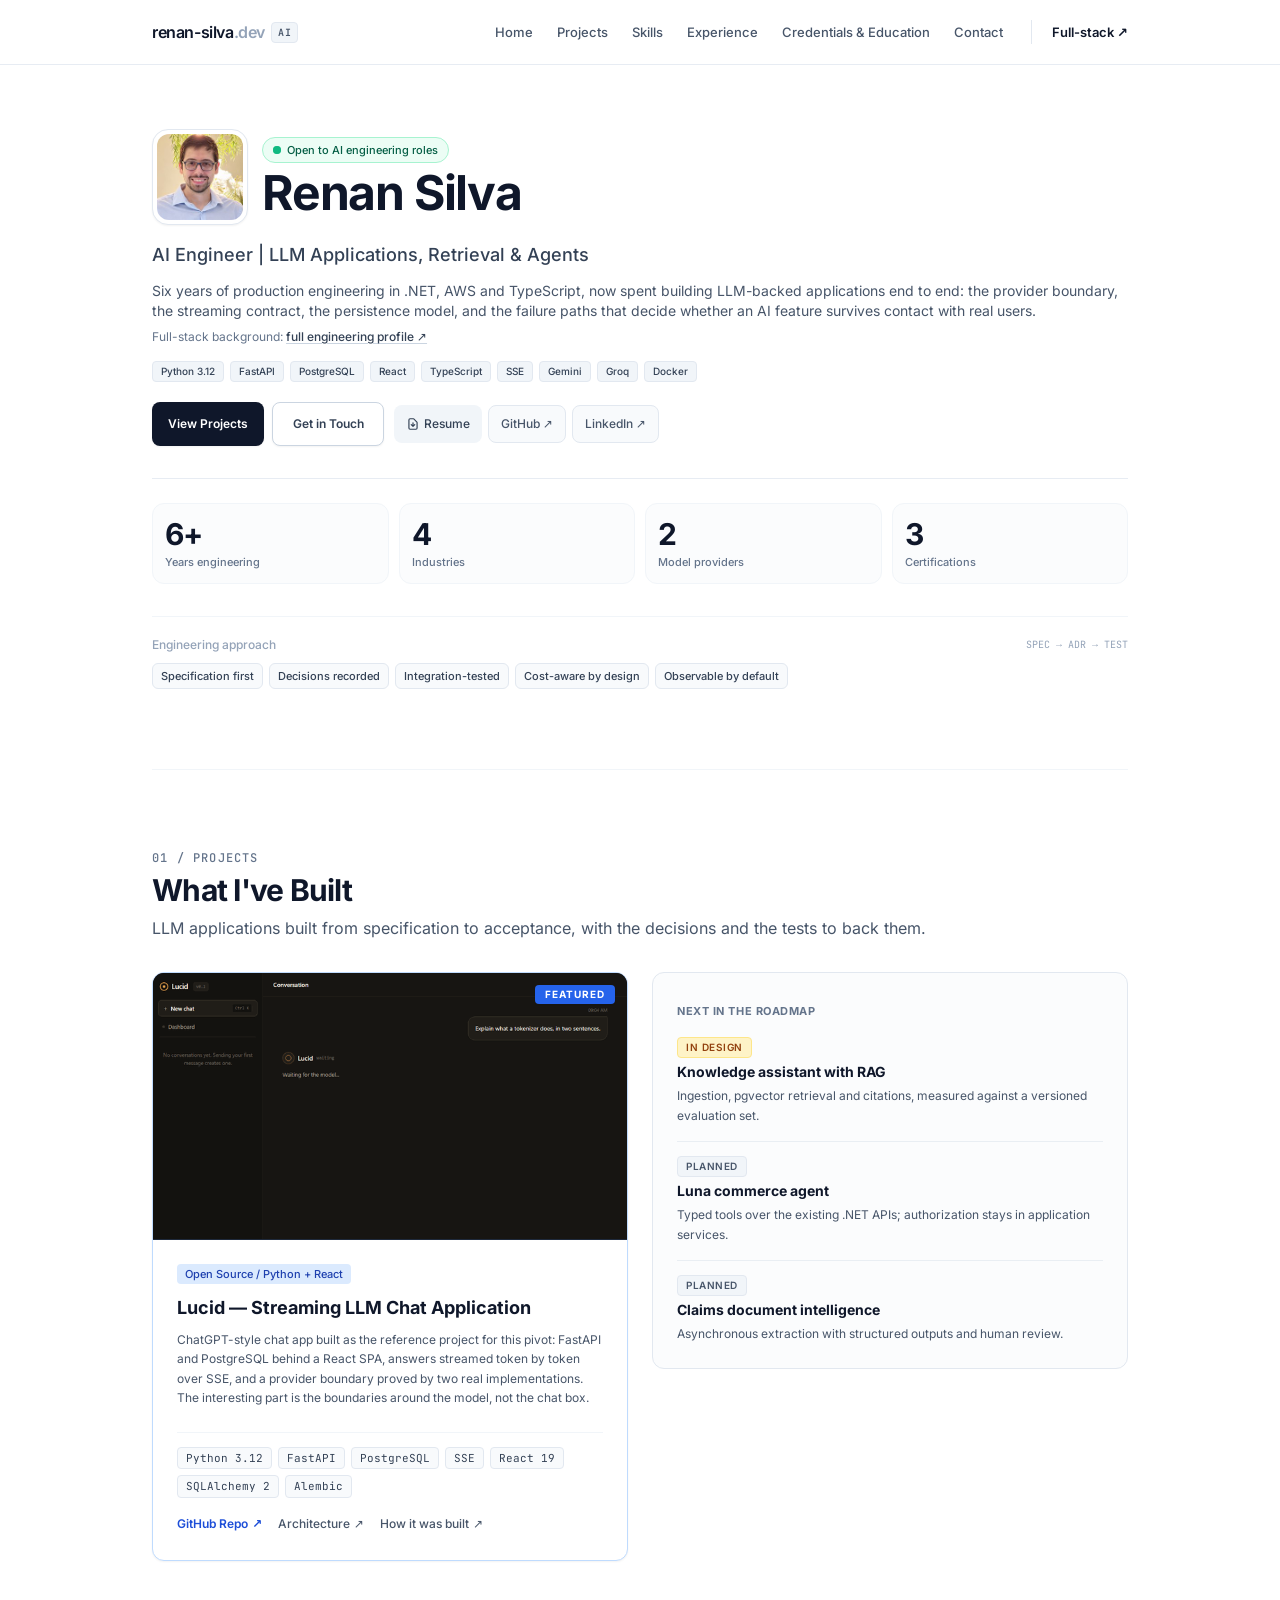
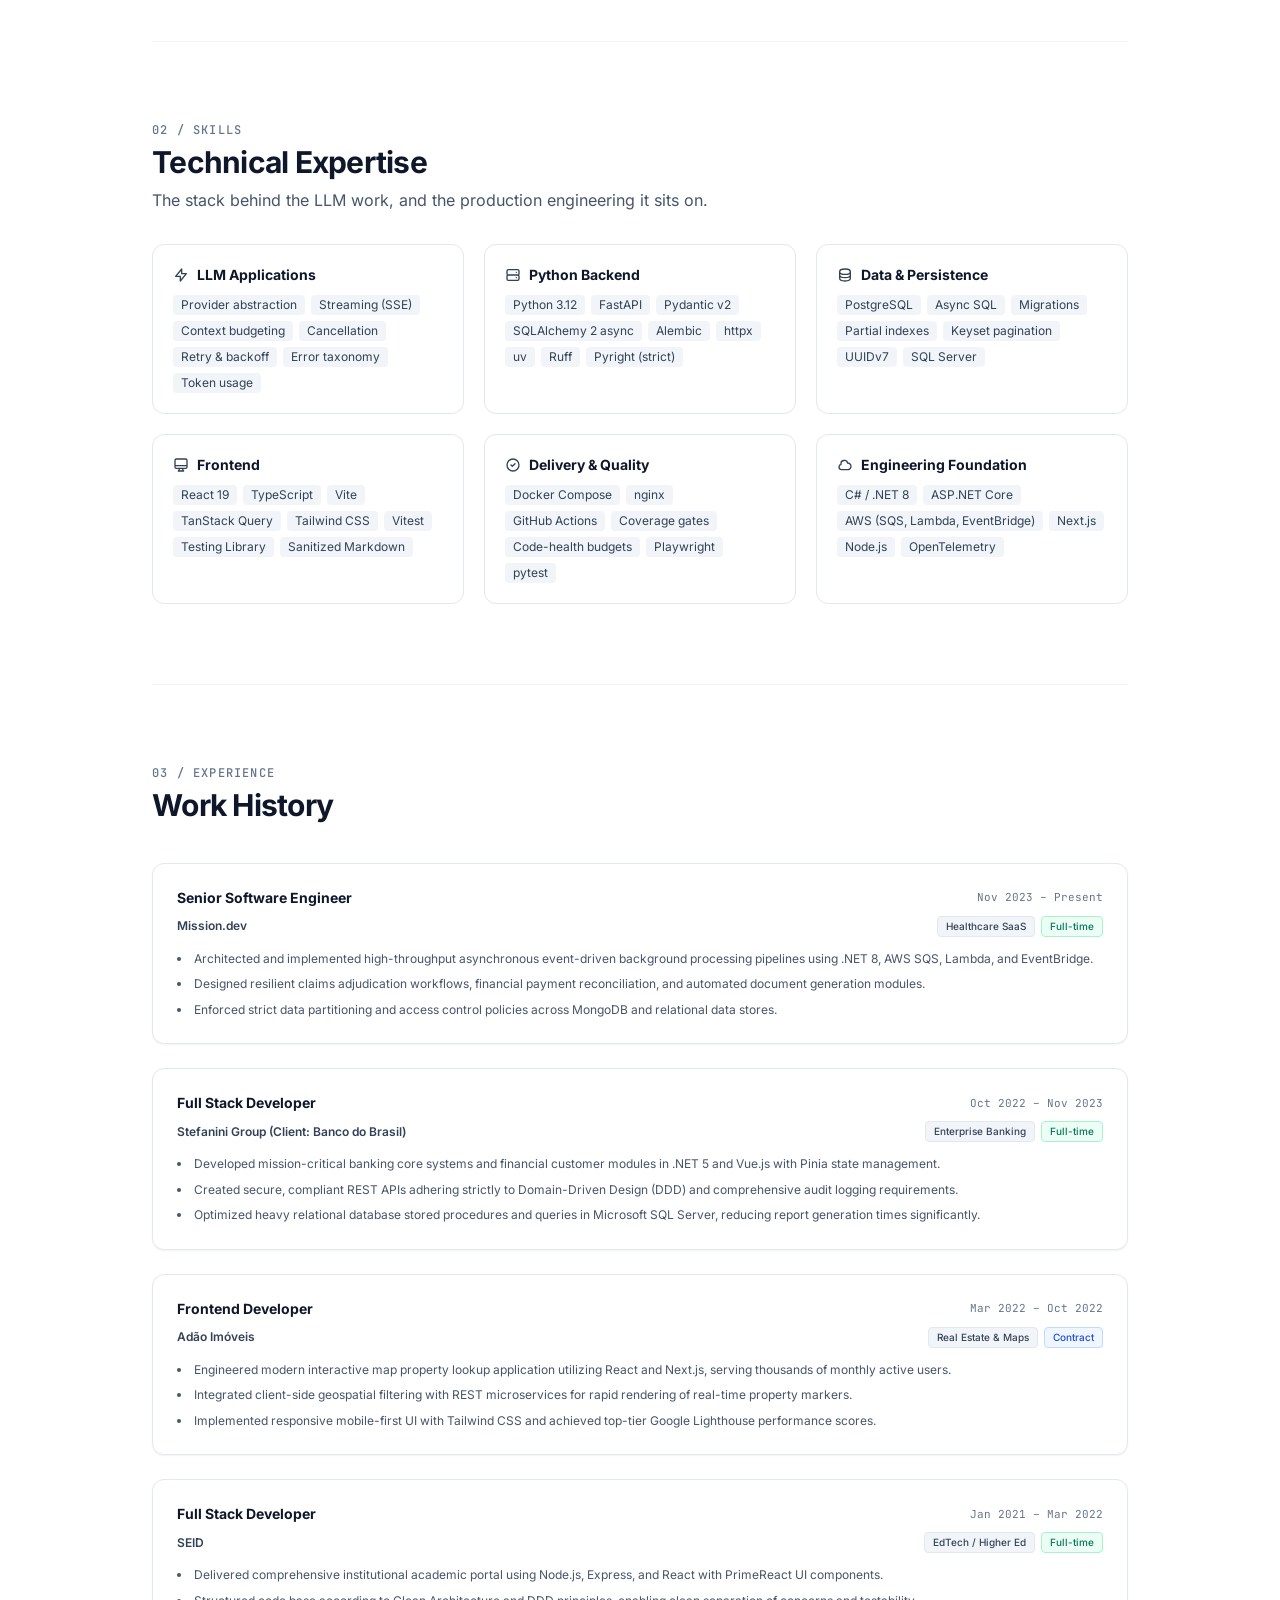
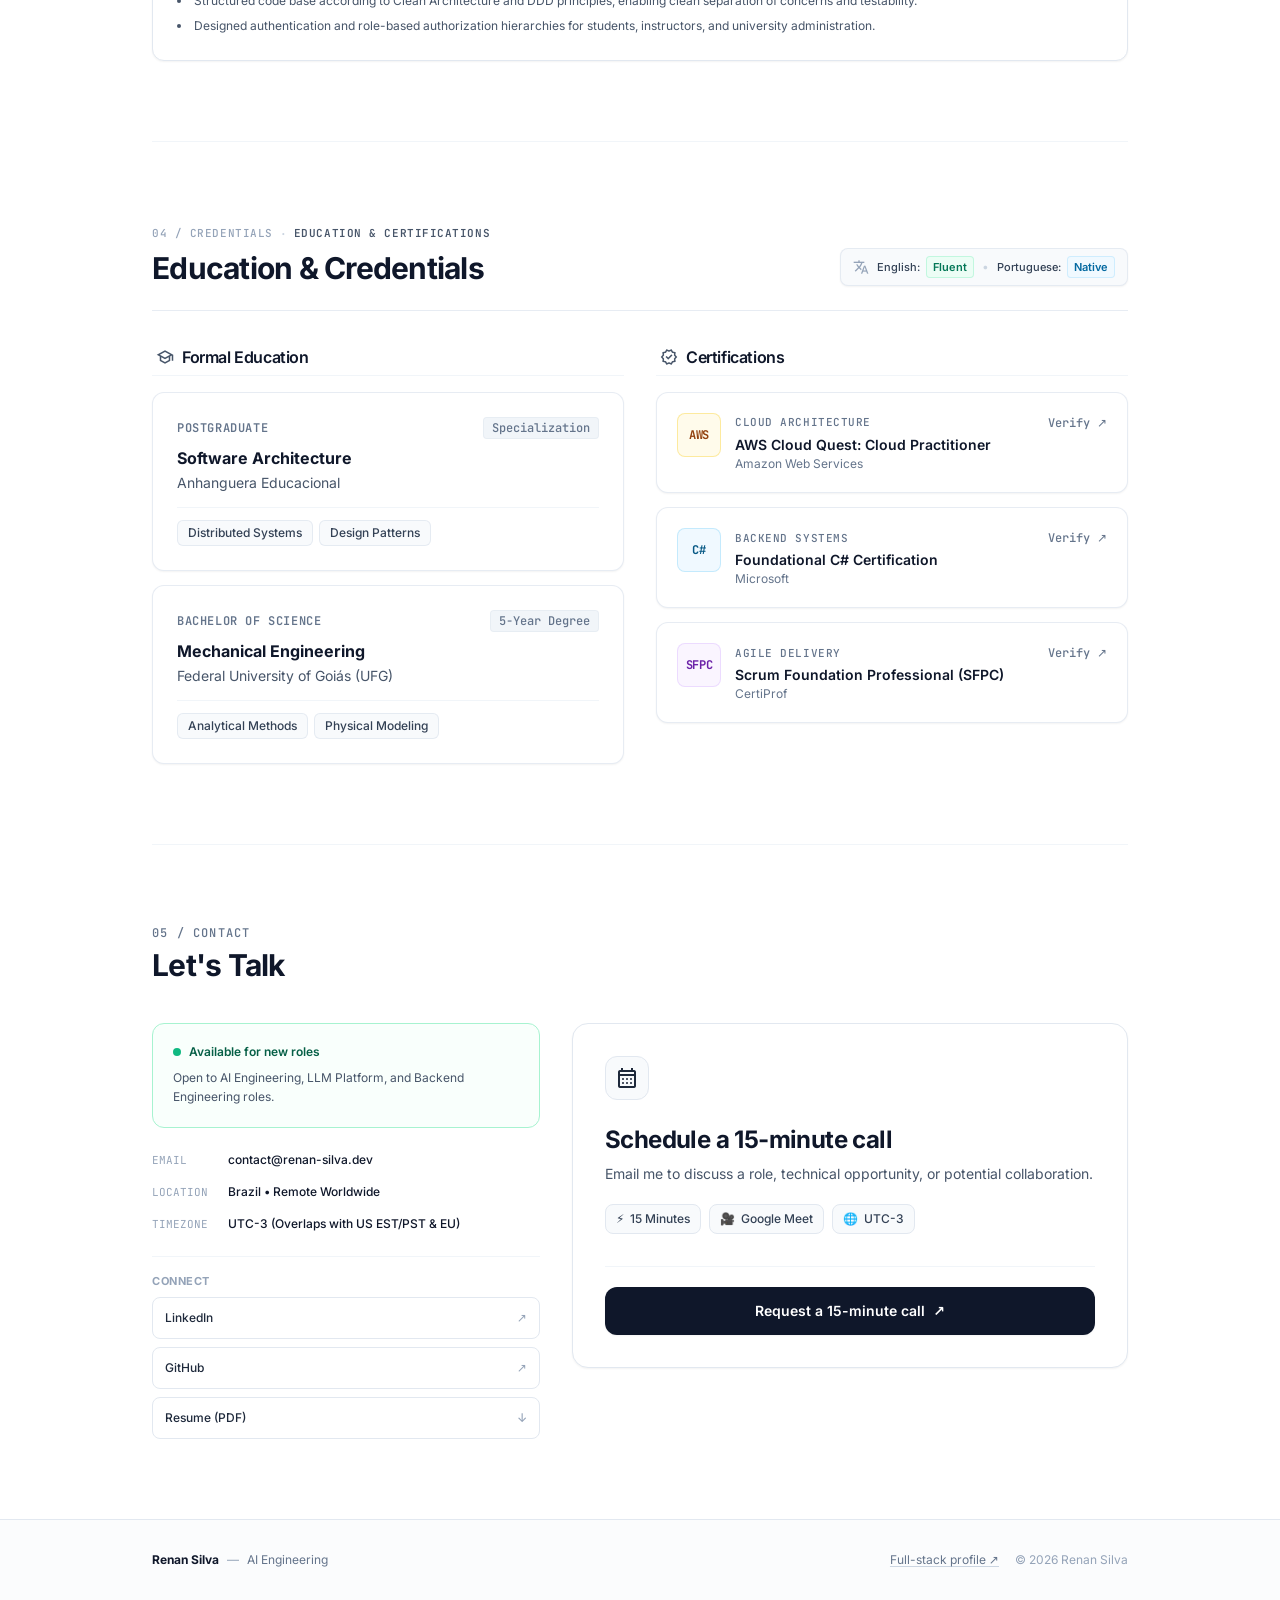
==== commit 45aa2985: "Drop the INTENT labels from the roadmap card" ====
--- a/ai/index.html
+++ b/ai/index.html
@@ -183,9 +183,8 @@
 <!-- Card 2: roadmap. Deliberately a sibling card rather than a strip: it keeps
      the grid balanced and never claims work that does not exist yet. -->
 <div class="rounded-xl border border-slate-200 bg-slate-50/60 flex flex-col p-4 sm:p-6">
-<div class="flex items-center justify-between gap-2 mb-4">
+<div class="mb-4">
 <span class="text-[11px] font-bold uppercase tracking-wider text-slate-500">Next in the roadmap</span>
-<span class="text-[10px] font-mono text-slate-400">INTENT</span>
 </div>
 <div class="flex-1 flex flex-col justify-between gap-4">
 <div>
@@ -204,7 +203,6 @@
 <p class="mt-1 text-xs text-slate-600 leading-relaxed">Asynchronous extraction with structured outputs and human review.</p>
 </div>
 </div>
-<p class="mt-4 pt-3.5 border-t border-slate-200/70 text-[11px] text-slate-500 leading-relaxed">Intent, not achievement — each becomes a card when it is built.</p>
 </div>
 </div>
 </section>
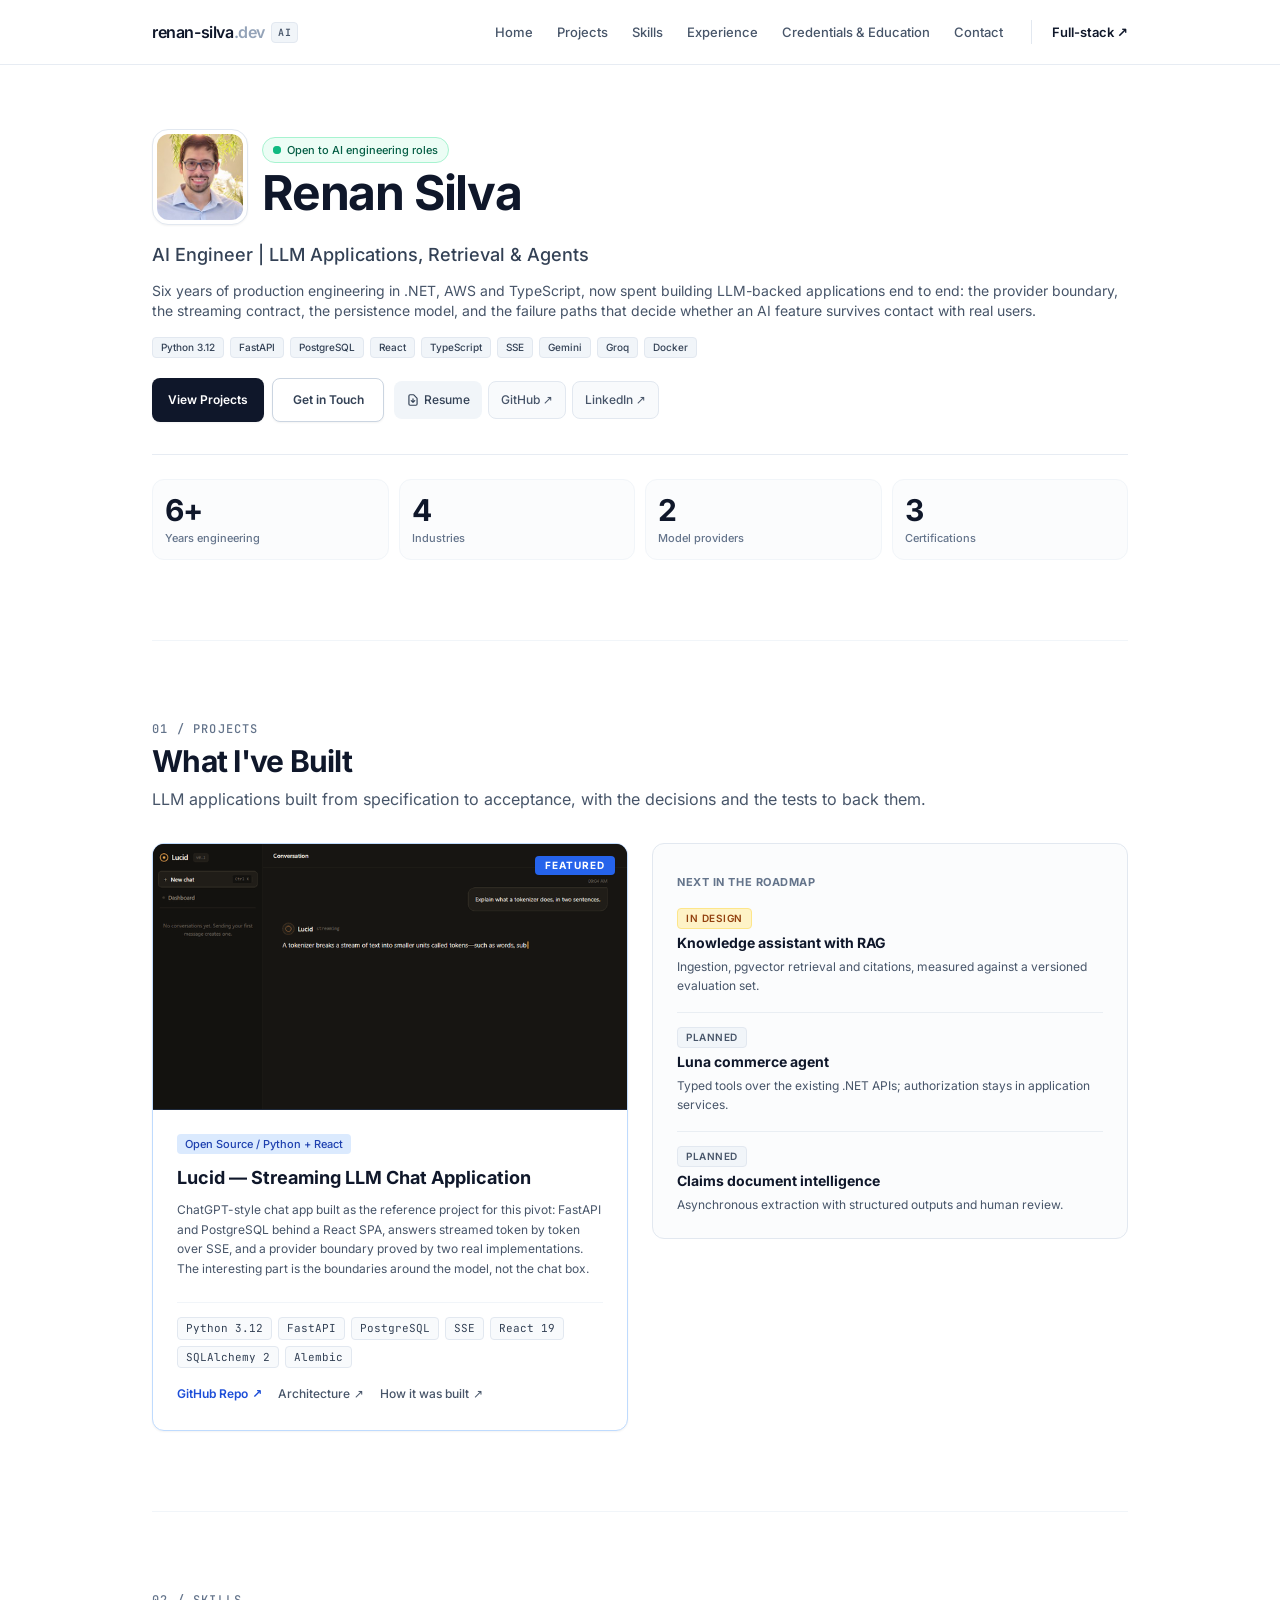
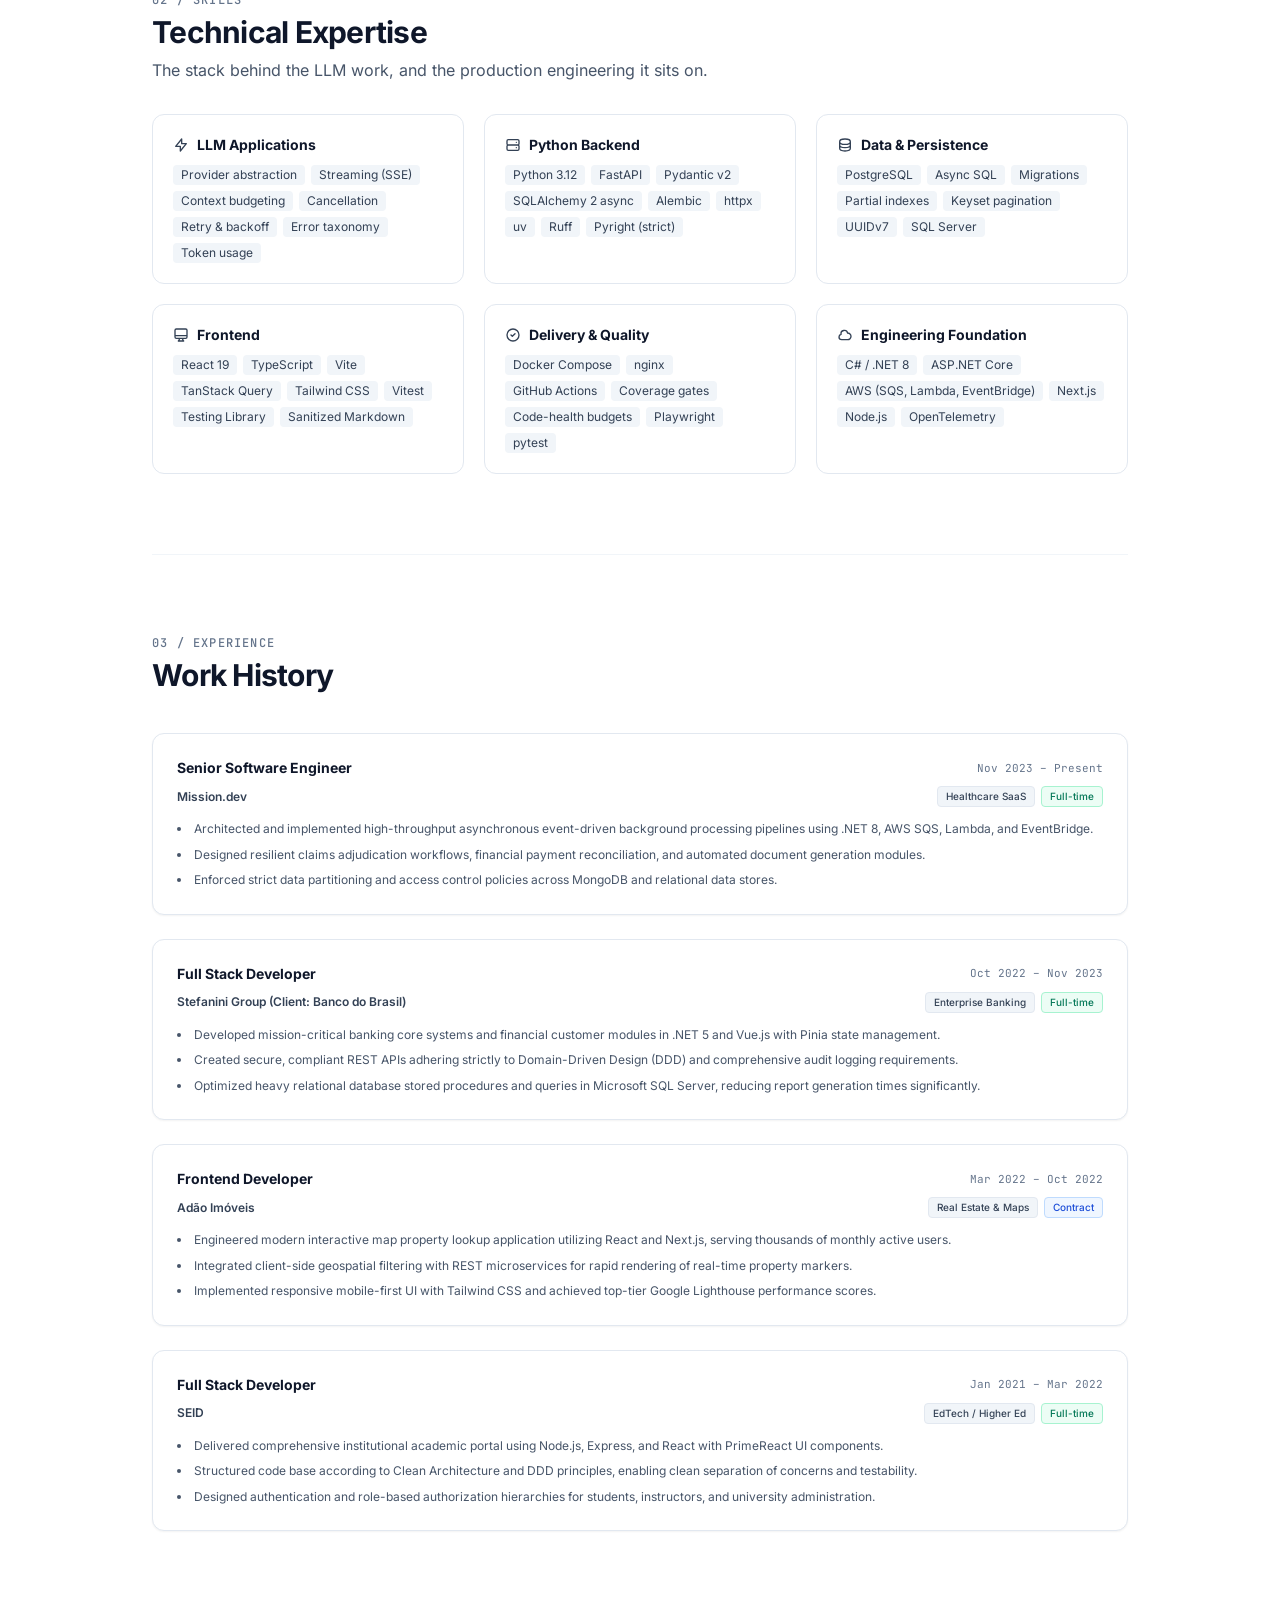
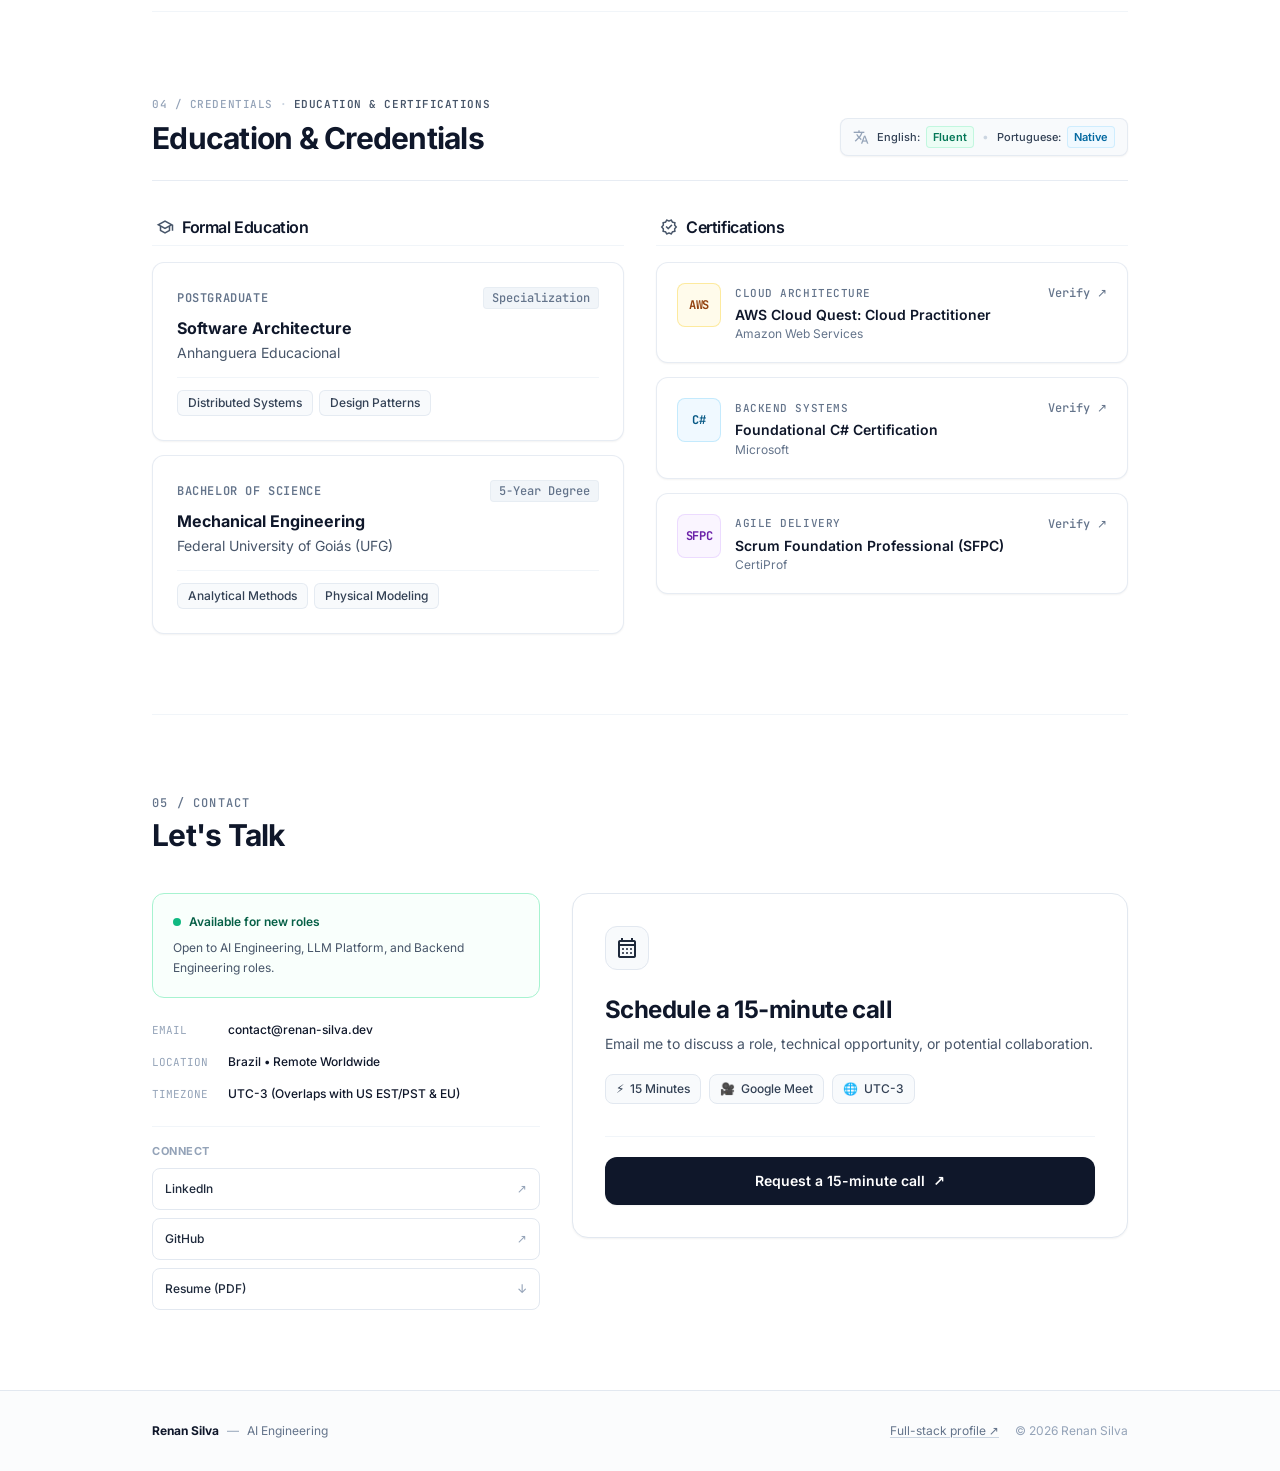
==== commit c1c28960: "Trim the AI hero to the summary, stack and stats" ====
--- a/ai/index.html
+++ b/ai/index.html
@@ -74,7 +74,6 @@
 </div>
 <p class="text-sm sm:text-lg font-medium text-slate-700 leading-snug">AI Engineer | LLM Applications, Retrieval &amp; Agents</p>
 <p class="mt-3 text-xs sm:text-sm text-slate-600 leading-relaxed">Six years of production engineering in .NET, AWS and TypeScript, now spent building LLM-backed applications end to end: the provider boundary, the streaming contract, the persistence model, and the failure paths that decide whether an AI feature survives contact with real users.</p>
-<p class="mt-2 text-[11px] sm:text-xs text-slate-500">Full-stack background: <a class="font-medium text-slate-700 underline decoration-slate-300 underline-offset-2 hover:text-slate-900 hover:decoration-slate-500 transition-colors" href="../">full engineering profile <span aria-hidden="true">↗</span></a></p>
 <div aria-label="Primary Tech Stack" class="mt-4 flex flex-wrap gap-1.5 w-full">
 <span class="px-2 py-0.5 rounded text-[10px] font-medium bg-slate-100 text-slate-700 border border-slate-200">Python 3.12</span>
 <span class="px-2 py-0.5 rounded text-[10px] font-medium bg-slate-100 text-slate-700 border border-slate-200">FastAPI</span>
@@ -114,19 +113,6 @@
 <div class="text-2xl sm:text-3xl font-bold tracking-tight text-slate-900">3</div>
 <div class="text-[11px] text-slate-500 font-medium mt-0.5">Certifications</div>
 </div>
-</div>
-</div>
-<div class="mt-8 pt-5 border-t border-slate-100 flex flex-col gap-2.5 w-full">
-<div class="w-full flex items-center justify-between">
-<span class="text-slate-400 text-xs font-medium">Engineering approach</span>
-<span class="text-[10px] font-mono text-slate-400">SPEC → ADR → TEST</span>
-</div>
-<div class="flex flex-wrap gap-1.5 w-full">
-<span class="px-2 py-1 rounded-md bg-slate-50 border border-slate-200 text-slate-700 text-[11px] font-medium">Specification first</span>
-<span class="px-2 py-1 rounded-md bg-slate-50 border border-slate-200 text-slate-700 text-[11px] font-medium">Decisions recorded</span>
-<span class="px-2 py-1 rounded-md bg-slate-50 border border-slate-200 text-slate-700 text-[11px] font-medium">Integration-tested</span>
-<span class="px-2 py-1 rounded-md bg-slate-50 border border-slate-200 text-slate-700 text-[11px] font-medium">Cost-aware by design</span>
-<span class="px-2 py-1 rounded-md bg-slate-50 border border-slate-200 text-slate-700 text-[11px] font-medium">Observable by default</span>
 </div>
 </div>
 </section>
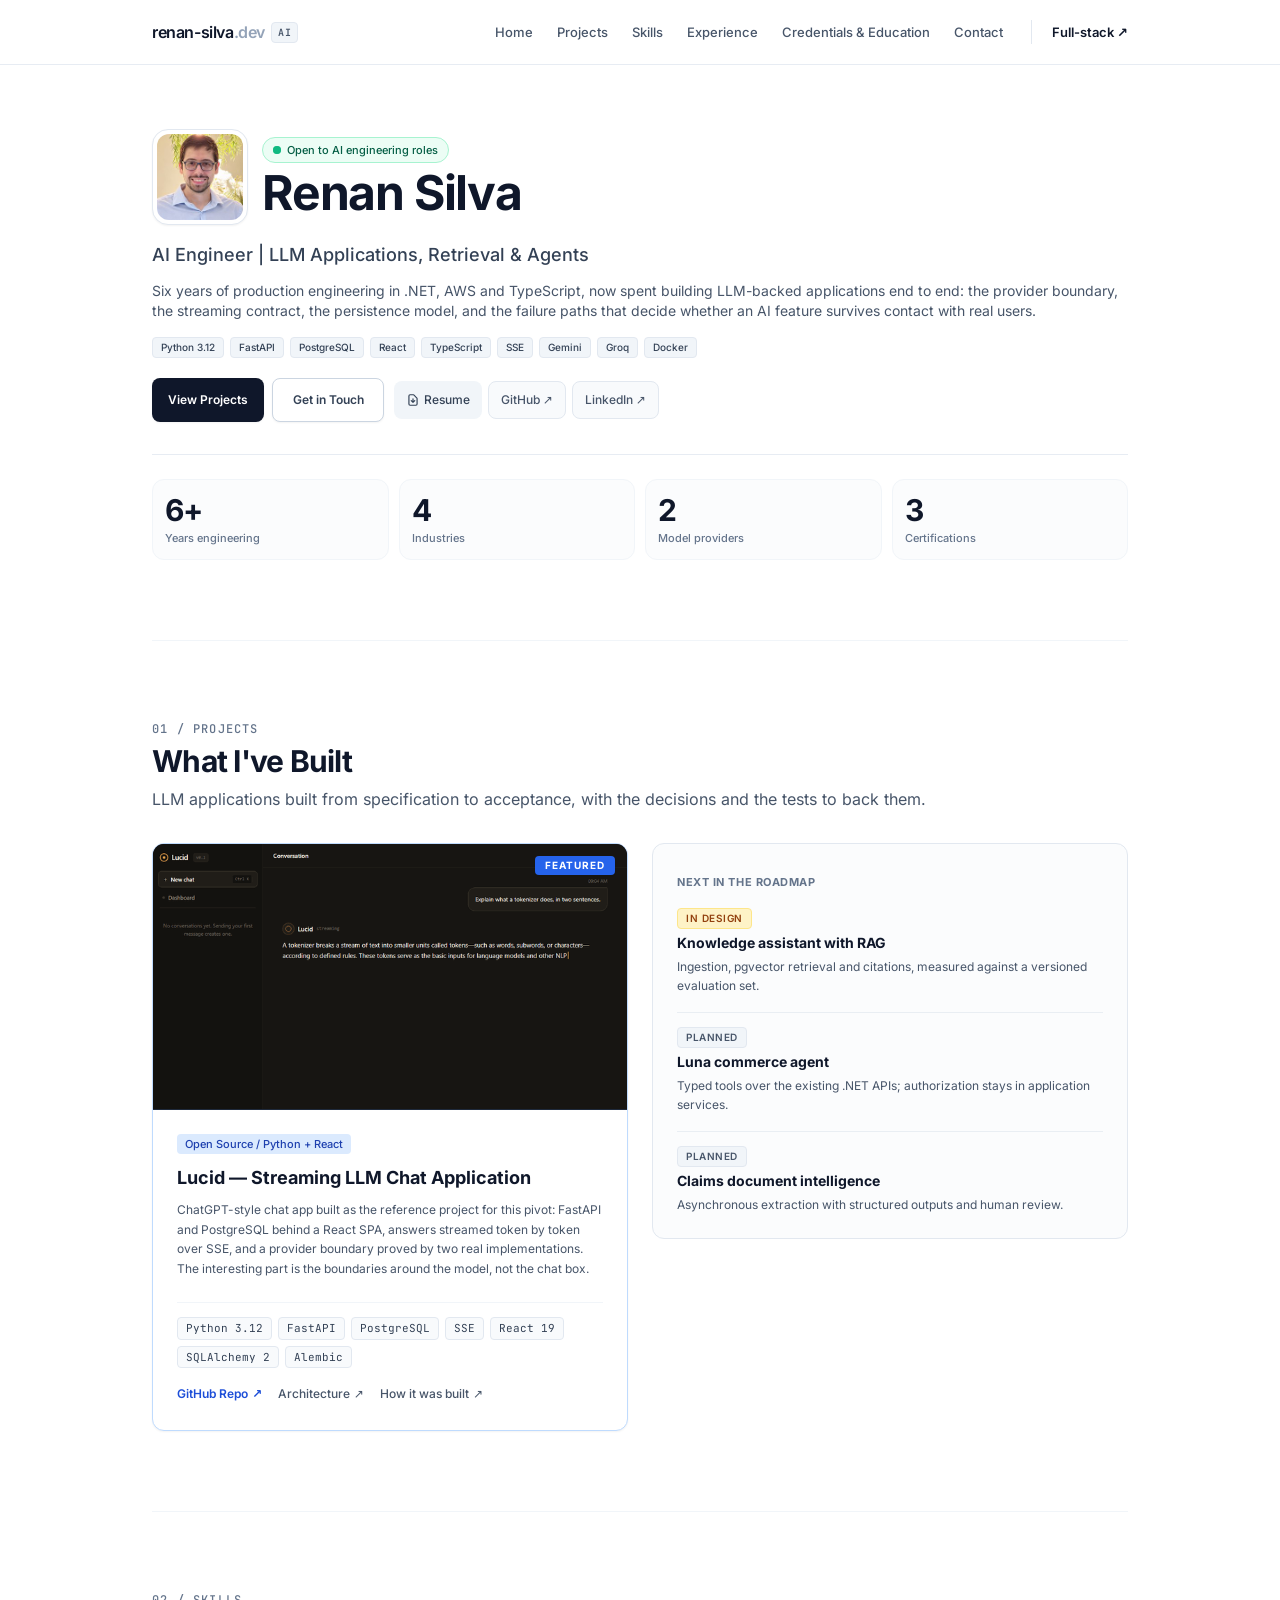
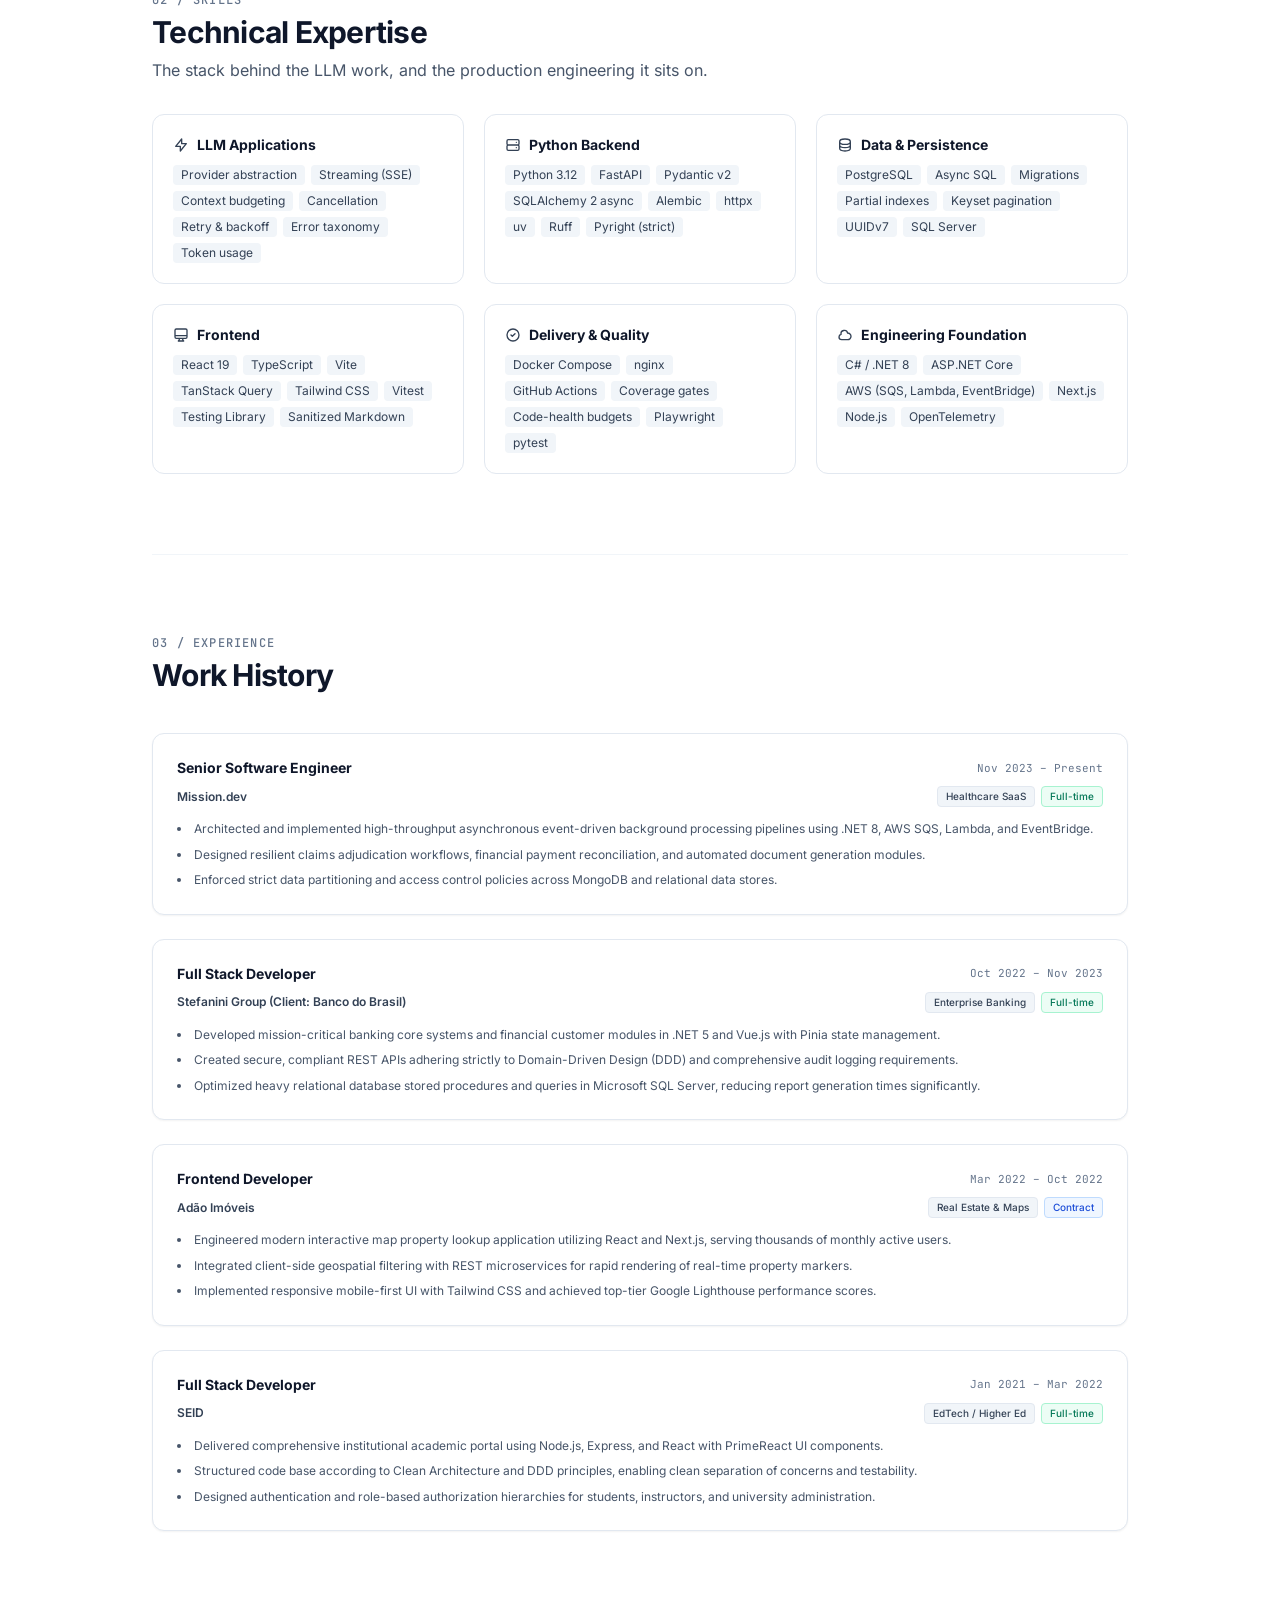
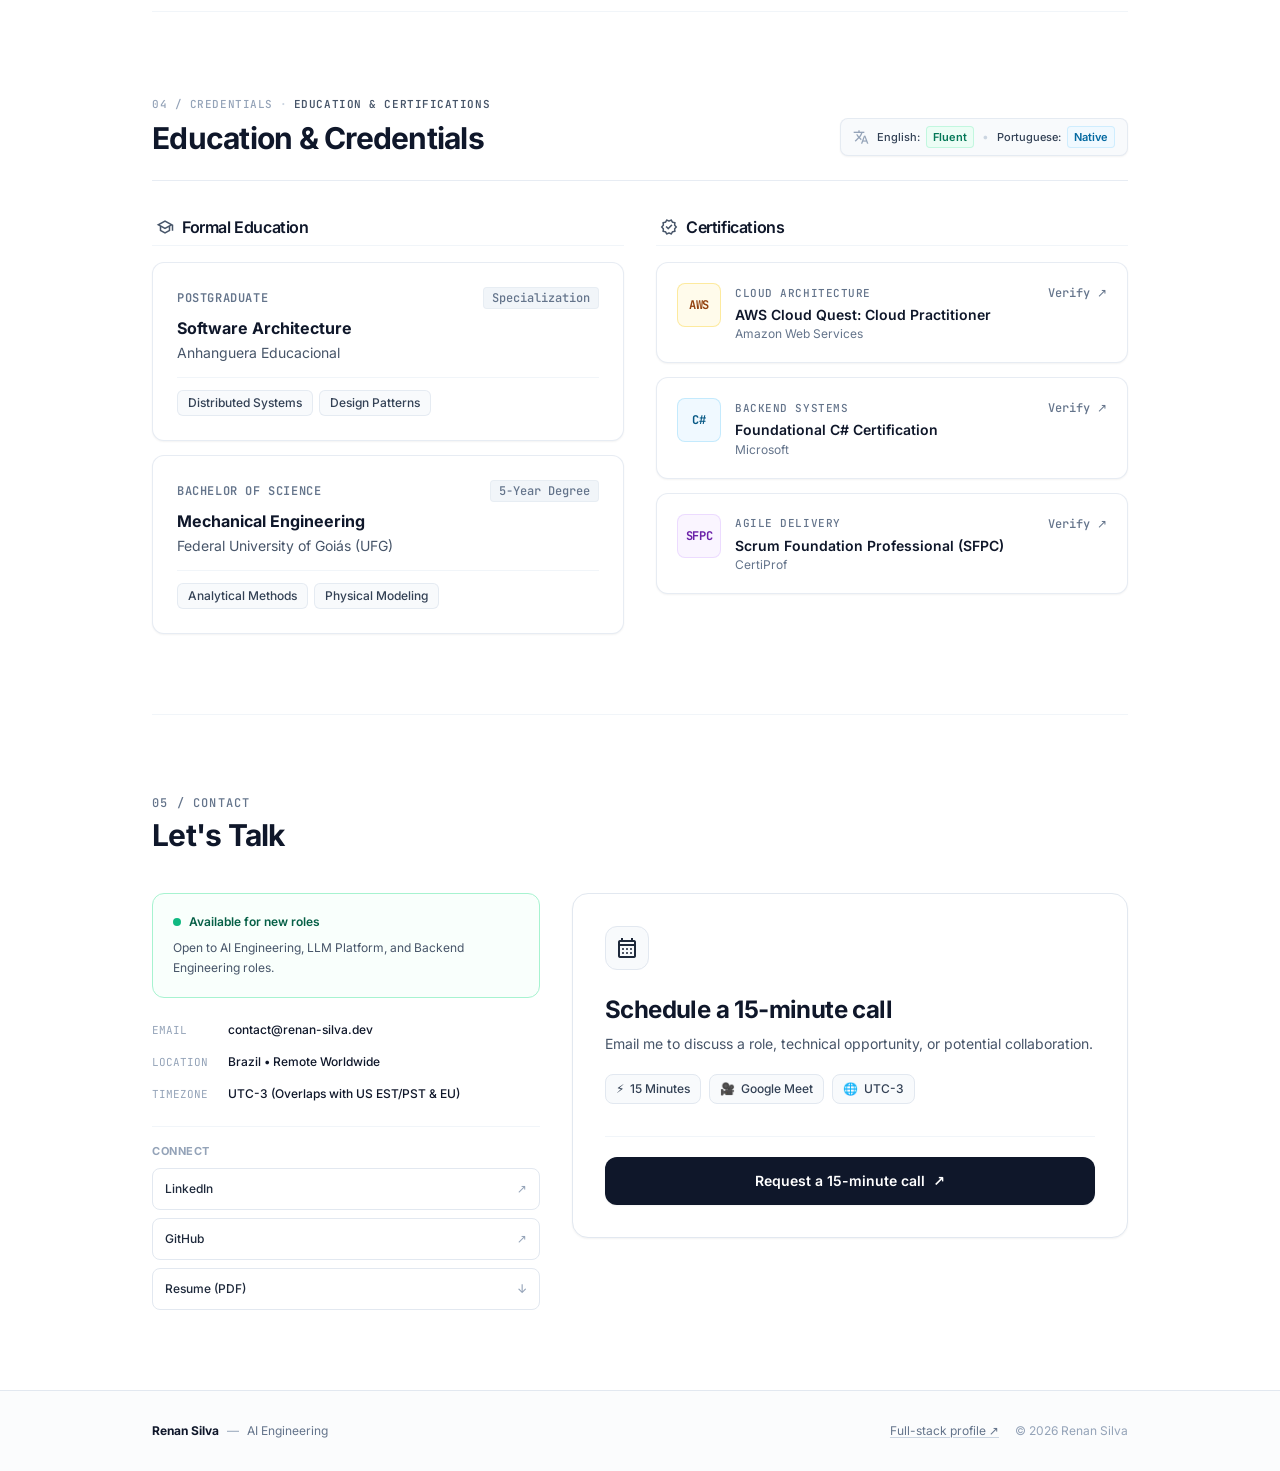
==== commit 43597dcd: "Add Memory Lane to the projects grid and tighten the page copy" ====
--- a/ai/index.html
+++ b/ai/index.html
@@ -27,7 +27,7 @@
 <link rel="canonical" href="https://renan-silva.dev/ai/">
 <!-- Tailwind is compiled from src/input.css into assets/output.css. Do not edit the generated file. -->
 <link href="../assets/fonts/inter-latin.woff2" as="font" type="font/woff2" rel="preload" crossorigin>
-<link href="../assets/output.css?v=0d0bc0f3" rel="stylesheet">
+<link href="../assets/output.css?v=e6c4d4d6" rel="stylesheet">
 </head>
 <body class="bg-white text-slate-900 selection:bg-slate-900 selection:text-white">
 <!-- BEGIN: MainHeader -->
--- a/assets/output.css
+++ b/assets/output.css
@@ -1,3 +1,3 @@
-@font-face{font-display:swap;font-family:Inter;font-style:normal;font-weight:400 700;src:url(fonts/inter-latin.woff2) format("woff2")}@font-face{font-display:swap;font-family:JetBrains Mono;font-style:normal;font-weight:400 700;src:url(fonts/jetbrains-mono-latin.woff2) format("woff2")}@font-face{font-display:block;font-family:Material Symbols Outlined;font-style:normal;font-weight:100 700;src:url(fonts/material-symbols-outlined.woff2) format("woff2")}*,:after,:before{--tw-border-spacing-x:0;--tw-border-spacing-y:0;--tw-translate-x:0;--tw-translate-y:0;--tw-rotate:0;--tw-skew-x:0;--tw-skew-y:0;--tw-scale-x:1;--tw-scale-y:1;--tw-pan-x: ;--tw-pan-y: ;--tw-pinch-zoom: ;--tw-scroll-snap-strictness:proximity;--tw-gradient-from-position: ;--tw-gradient-via-position: ;--tw-gradient-to-position: ;--tw-ordinal: ;--tw-slashed-zero: ;--tw-numeric-figure: ;--tw-numeric-spacing: ;--tw-numeric-fraction: ;--tw-ring-inset: ;--tw-ring-offset-width:0px;--tw-ring-offset-color:#fff;--tw-ring-color:rgba(59,130,246,.5);--tw-ring-offset-shadow:0 0 #0000;--tw-ring-shadow:0 0 #0000;--tw-shadow:0 0 #0000;--tw-shadow-colored:0 0 #0000;--tw-blur: ;--tw-brightness: ;--tw-contrast: ;--tw-grayscale: ;--tw-hue-rotate: ;--tw-invert: ;--tw-saturate: ;--tw-sepia: ;--tw-drop-shadow: ;--tw-backdrop-blur: ;--tw-backdrop-brightness: ;--tw-backdrop-contrast: ;--tw-backdrop-grayscale: ;--tw-backdrop-hue-rotate: ;--tw-backdrop-invert: ;--tw-backdrop-opacity: ;--tw-backdrop-saturate: ;--tw-backdrop-sepia: ;--tw-contain-size: ;--tw-contain-layout: ;--tw-contain-paint: ;--tw-contain-style: }::backdrop{--tw-border-spacing-x:0;--tw-border-spacing-y:0;--tw-translate-x:0;--tw-translate-y:0;--tw-rotate:0;--tw-skew-x:0;--tw-skew-y:0;--tw-scale-x:1;--tw-scale-y:1;--tw-pan-x: ;--tw-pan-y: ;--tw-pinch-zoom: ;--tw-scroll-snap-strictness:proximity;--tw-gradient-from-position: ;--tw-gradient-via-position: ;--tw-gradient-to-position: ;--tw-ordinal: ;--tw-slashed-zero: ;--tw-numeric-figure: ;--tw-numeric-spacing: ;--tw-numeric-fraction: ;--tw-ring-inset: ;--tw-ring-offset-width:0px;--tw-ring-offset-color:#fff;--tw-ring-color:rgba(59,130,246,.5);--tw-ring-offset-shadow:0 0 #0000;--tw-ring-shadow:0 0 #0000;--tw-shadow:0 0 #0000;--tw-shadow-colored:0 0 #0000;--tw-blur: ;--tw-brightness: ;--tw-contrast: ;--tw-grayscale: ;--tw-hue-rotate: ;--tw-invert: ;--tw-saturate: ;--tw-sepia: ;--tw-drop-shadow: ;--tw-backdrop-blur: ;--tw-backdrop-brightness: ;--tw-backdrop-contrast: ;--tw-backdrop-grayscale: ;--tw-backdrop-hue-rotate: ;--tw-backdrop-invert: ;--tw-backdrop-opacity: ;--tw-backdrop-saturate: ;--tw-backdrop-sepia: ;--tw-contain-size: ;--tw-contain-layout: ;--tw-contain-paint: ;--tw-contain-style: }
-
-/*! tailwindcss v3.4.17 | MIT License | https://tailwindcss.com*/*,:after,:before{border:0 solid #e5e7eb;box-sizing:border-box}:after,:before{--tw-content:""}:host,html{line-height:1.5;-webkit-text-size-adjust:100%;font-family:Inter,system-ui,-apple-system,Segoe UI,Roboto,Helvetica Neue,Arial,sans-serif;font-feature-settings:normal;font-variation-settings:normal;-moz-tab-size:4;-o-tab-size:4;tab-size:4;-webkit-tap-highlight-color:transparent}body{line-height:inherit;margin:0}hr{border-top-width:1px;color:inherit;height:0}abbr:where([title]){-webkit-text-decoration:underline dotted;text-decoration:underline dotted}h1,h2,h3,h4,h5,h6{font-size:inherit;font-weight:inherit}a{color:inherit;text-decoration:inherit}b,strong{font-weight:bolder}code,kbd,pre,samp{font-family:JetBrains Mono,ui-monospace,SFMono-Regular,Menlo,Consolas,Liberation Mono,monospace;font-feature-settings:normal;font-size:1em;font-variation-settings:normal}small{font-size:80%}sub,sup{font-size:75%;line-height:0;position:relative;vertical-align:baseline}sub{bottom:-.25em}sup{top:-.5em}table{border-collapse:collapse;border-color:inherit;text-indent:0}button,input,optgroup,select,textarea{color:inherit;font-family:inherit;font-feature-settings:inherit;font-size:100%;font-variation-settings:inherit;font-weight:inherit;letter-spacing:inherit;line-height:inherit;margin:0;padding:0}button,select{text-transform:none}button,input:where([type=button]),input:where([type=reset]),input:where([type=submit]){-webkit-appearance:button;background-color:transparent;background-image:none}:-moz-focusring{outline:auto}:-moz-ui-invalid{box-shadow:none}progress{vertical-align:baseline}::-webkit-inner-spin-button,::-webkit-outer-spin-button{height:auto}[type=search]{-webkit-appearance:textfield;outline-offset:-2px}::-webkit-search-decoration{-webkit-appearance:none}::-webkit-file-upload-button{-webkit-appearance:button;font:inherit}summary{display:list-item}blockquote,dd,dl,figure,h1,h2,h3,h4,h5,h6,hr,p,pre{margin:0}fieldset{margin:0}fieldset,legend{padding:0}menu,ol,ul{list-style:none;margin:0;padding:0}dialog{padding:0}textarea{resize:vertical}input::-moz-placeholder,textarea::-moz-placeholder{color:#9ca3af;opacity:1}input::placeholder,textarea::placeholder{color:#9ca3af;opacity:1}[role=button],button{cursor:pointer}:disabled{cursor:default}audio,canvas,embed,iframe,img,object,svg,video{display:block;vertical-align:middle}img,video{height:auto;max-width:100%}[hidden]:where(:not([hidden=until-found])){display:none}html{scroll-padding-top:5rem}body{background-color:#fff;color:#0f172a;font-feature-settings:"cv02","cv03","cv04","cv11";-webkit-font-smoothing:antialiased}.material-symbols-outlined{display:inline-block;font-family:Material Symbols Outlined;font-size:24px;font-style:normal;font-weight:400;letter-spacing:normal;line-height:1;text-transform:none;white-space:nowrap;word-wrap:normal;direction:ltr;-webkit-font-feature-settings:"liga";-webkit-font-smoothing:antialiased}.absolute{position:absolute}.relative{position:relative}.sticky{position:sticky}.right-3{right:.75rem}.top-0{top:0}.top-3{top:.75rem}.z-50{z-index:50}.mx-auto{margin-left:auto;margin-right:auto}.mb-1{margin-bottom:.25rem}.mb-1\.5{margin-bottom:.375rem}.mb-10{margin-bottom:2.5rem}.mb-2{margin-bottom:.5rem}.mb-2\.5{margin-bottom:.625rem}.mb-3{margin-bottom:.75rem}.mb-3\.5{margin-bottom:.875rem}.mb-4{margin-bottom:1rem}.mb-5{margin-bottom:1.25rem}.mb-6{margin-bottom:1.5rem}.mb-8{margin-bottom:2rem}.ml-1{margin-left:.25rem}.mr-1{margin-right:.25rem}.mt-0\.5{margin-top:.125rem}.mt-1{margin-top:.25rem}.mt-1\.5{margin-top:.375rem}.mt-2{margin-top:.5rem}.mt-3{margin-top:.75rem}.mt-4{margin-top:1rem}.mt-5{margin-top:1.25rem}.mt-8{margin-top:2rem}.block{display:block}.inline{display:inline}.flex{display:flex}.inline-flex{display:inline-flex}.grid{display:grid}.hidden{display:none}.aspect-\[16\/9\]{aspect-ratio:16/9}.h-10{height:2.5rem}.h-11{height:2.75rem}.h-14{height:3.5rem}.h-2{height:.5rem}.h-20{height:5rem}.h-3\.5{height:.875rem}.h-4{height:1rem}.h-full{height:100%}.min-h-\[38px\]{min-height:38px}.min-h-\[40px\]{min-height:40px}.min-h-\[44px\]{min-height:44px}.min-h-\[48px\]{min-height:48px}.w-10{width:2.5rem}.w-11{width:2.75rem}.w-16{width:4rem}.w-2{width:.5rem}.w-20{width:5rem}.w-3\.5{width:.875rem}.w-4{width:1rem}.w-fit{width:-moz-fit-content;width:fit-content}.w-full{width:100%}.min-w-0{min-width:0}.max-w-5xl{max-width:64rem}.flex-1{flex:1 1 0%}.shrink-0{flex-shrink:0}@keyframes ping{75%,to{opacity:0;transform:scale(2)}}.animate-ping{animation:ping 1s cubic-bezier(0,0,.2,1) infinite}.list-inside{list-style-position:inside}.list-disc{list-style-type:disc}.grid-cols-1{grid-template-columns:repeat(1,minmax(0,1fr))}.grid-cols-2{grid-template-columns:repeat(2,minmax(0,1fr))}.flex-col{flex-direction:column}.flex-wrap{flex-wrap:wrap}.items-start{align-items:flex-start}.items-center{align-items:center}.items-stretch{align-items:stretch}.justify-center{justify-content:center}.justify-between{justify-content:space-between}.gap-0\.5{gap:.125rem}.gap-1{gap:.25rem}.gap-1\.5{gap:.375rem}.gap-2{gap:.5rem}.gap-2\.5{gap:.625rem}.gap-3{gap:.75rem}.gap-3\.5{gap:.875rem}.gap-4{gap:1rem}.gap-5{gap:1.25rem}.gap-6{gap:1.5rem}.gap-8{gap:2rem}.gap-x-4{-moz-column-gap:1rem;column-gap:1rem}.gap-y-1{row-gap:.25rem}.space-y-1>:not([hidden])~:not([hidden]){--tw-space-y-reverse:0;margin-bottom:calc(.25rem*var(--tw-space-y-reverse));margin-top:calc(.25rem*(1 - var(--tw-space-y-reverse)))}.space-y-1\.5>:not([hidden])~:not([hidden]){--tw-space-y-reverse:0;margin-bottom:calc(.375rem*var(--tw-space-y-reverse));margin-top:calc(.375rem*(1 - var(--tw-space-y-reverse)))}.space-y-3\.5>:not([hidden])~:not([hidden]){--tw-space-y-reverse:0;margin-bottom:calc(.875rem*var(--tw-space-y-reverse));margin-top:calc(.875rem*(1 - var(--tw-space-y-reverse)))}.space-y-4>:not([hidden])~:not([hidden]){--tw-space-y-reverse:0;margin-bottom:calc(1rem*var(--tw-space-y-reverse));margin-top:calc(1rem*(1 - var(--tw-space-y-reverse)))}.space-y-6>:not([hidden])~:not([hidden]){--tw-space-y-reverse:0;margin-bottom:calc(1.5rem*var(--tw-space-y-reverse));margin-top:calc(1.5rem*(1 - var(--tw-space-y-reverse)))}.divide-y>:not([hidden])~:not([hidden]){--tw-divide-y-reverse:0;border-bottom-width:calc(1px*var(--tw-divide-y-reverse));border-top-width:calc(1px*(1 - var(--tw-divide-y-reverse)))}.divide-slate-100>:not([hidden])~:not([hidden]){--tw-divide-opacity:1;border-color:rgb(241 245 249/var(--tw-divide-opacity,1))}.overflow-hidden{overflow:hidden}.scroll-smooth{scroll-behavior:smooth}.rounded{border-radius:.25rem}.rounded-2xl{border-radius:1rem}.rounded-full{border-radius:9999px}.rounded-lg{border-radius:.5rem}.rounded-md{border-radius:.375rem}.rounded-xl{border-radius:.75rem}.border{border-width:1px}.border-b{border-bottom-width:1px}.border-l{border-left-width:1px}.border-t{border-top-width:1px}.border-amber-200{--tw-border-opacity:1;border-color:rgb(253 230 138/var(--tw-border-opacity,1))}.border-amber-200\/80{border-color:hsla(48,97%,77%,.8)}.border-blue-200{--tw-border-opacity:1;border-color:rgb(191 219 254/var(--tw-border-opacity,1))}.border-emerald-200{--tw-border-opacity:1;border-color:rgb(167 243 208/var(--tw-border-opacity,1))}.border-emerald-200\/60{border-color:rgba(167,243,208,.6)}.border-purple-200\/80{border-color:rgba(233,213,255,.8)}.border-sky-200\/60{border-color:rgba(186,230,253,.6)}.border-sky-200\/80{border-color:rgba(186,230,253,.8)}.border-slate-100{--tw-border-opacity:1;border-color:rgb(241 245 249/var(--tw-border-opacity,1))}.border-slate-200{--tw-border-opacity:1;border-color:rgb(226 232 240/var(--tw-border-opacity,1))}.border-slate-200\/60{border-color:rgba(226,232,240,.6)}.border-slate-200\/70{border-color:rgba(226,232,240,.7)}.border-slate-200\/80{border-color:rgba(226,232,240,.8)}.border-slate-300{--tw-border-opacity:1;border-color:rgb(203 213 225/var(--tw-border-opacity,1))}.border-slate-800{--tw-border-opacity:1;border-color:rgb(30 41 59/var(--tw-border-opacity,1))}.bg-amber-100{--tw-bg-opacity:1;background-color:rgb(254 243 199/var(--tw-bg-opacity,1))}.bg-amber-50{--tw-bg-opacity:1;background-color:rgb(255 251 235/var(--tw-bg-opacity,1))}.bg-blue-100{--tw-bg-opacity:1;background-color:rgb(219 234 254/var(--tw-bg-opacity,1))}.bg-blue-50{--tw-bg-opacity:1;background-color:rgb(239 246 255/var(--tw-bg-opacity,1))}.bg-blue-600{--tw-bg-opacity:1;background-color:rgb(37 99 235/var(--tw-bg-opacity,1))}.bg-emerald-100{--tw-bg-opacity:1;background-color:rgb(209 250 229/var(--tw-bg-opacity,1))}.bg-emerald-400{--tw-bg-opacity:1;background-color:rgb(52 211 153/var(--tw-bg-opacity,1))}.bg-emerald-50{--tw-bg-opacity:1;background-color:rgb(236 253 245/var(--tw-bg-opacity,1))}.bg-emerald-50\/30{background-color:rgba(236,253,245,.3)}.bg-emerald-500{--tw-bg-opacity:1;background-color:rgb(16 185 129/var(--tw-bg-opacity,1))}.bg-emerald-600{--tw-bg-opacity:1;background-color:rgb(5 150 105/var(--tw-bg-opacity,1))}.bg-purple-50{--tw-bg-opacity:1;background-color:rgb(250 245 255/var(--tw-bg-opacity,1))}.bg-sky-50{--tw-bg-opacity:1;background-color:rgb(240 249 255/var(--tw-bg-opacity,1))}.bg-slate-100{--tw-bg-opacity:1;background-color:rgb(241 245 249/var(--tw-bg-opacity,1))}.bg-slate-50{--tw-bg-opacity:1;background-color:rgb(248 250 252/var(--tw-bg-opacity,1))}.bg-slate-50\/50{background-color:rgba(248,250,252,.5)}.bg-slate-50\/60{background-color:rgba(248,250,252,.6)}.bg-slate-900{--tw-bg-opacity:1;background-color:rgb(15 23 42/var(--tw-bg-opacity,1))}.bg-white{--tw-bg-opacity:1;background-color:rgb(255 255 255/var(--tw-bg-opacity,1))}.bg-white\/90{background-color:hsla(0,0%,100%,.9)}.object-cover{-o-object-fit:cover;object-fit:cover}.object-center{-o-object-position:center;object-position:center}.object-top{-o-object-position:top;object-position:top}.p-1{padding:.25rem}.p-3{padding:.75rem}.p-4{padding:1rem}.p-5{padding:1.25rem}.px-1{padding-left:.25rem;padding-right:.25rem}.px-1\.5{padding-left:.375rem;padding-right:.375rem}.px-2{padding-left:.5rem;padding-right:.5rem}.px-2\.5{padding-left:.625rem;padding-right:.625rem}.px-3{padding-left:.75rem;padding-right:.75rem}.px-3\.5{padding-left:.875rem;padding-right:.875rem}.px-4{padding-left:1rem;padding-right:1rem}.px-5{padding-left:1.25rem;padding-right:1.25rem}.py-0\.5{padding-bottom:.125rem;padding-top:.125rem}.py-1{padding-bottom:.25rem;padding-top:.25rem}.py-1\.5{padding-bottom:.375rem;padding-top:.375rem}.py-14{padding-bottom:3.5rem;padding-top:3.5rem}.py-2{padding-bottom:.5rem;padding-top:.5rem}.py-2\.5{padding-bottom:.625rem;padding-top:.625rem}.py-3\.5{padding-bottom:.875rem;padding-top:.875rem}.py-8{padding-bottom:2rem;padding-top:2rem}.pb-1{padding-bottom:.25rem}.pb-14{padding-bottom:3.5rem}.pb-4{padding-bottom:1rem}.pb-6{padding-bottom:1.5rem}.pl-5{padding-left:1.25rem}.pt-0{padding-top:0}.pt-1{padding-top:.25rem}.pt-12{padding-top:3rem}.pt-3{padding-top:.75rem}.pt-3\.5{padding-top:.875rem}.pt-4{padding-top:1rem}.pt-5{padding-top:1.25rem}.pt-6{padding-top:1.5rem}.text-center{text-align:center}.font-mono{font-family:JetBrains Mono,ui-monospace,SFMono-Regular,Menlo,Consolas,Liberation Mono,monospace}.text-2xl{font-size:1.5rem;line-height:2rem}.text-3xl{font-size:1.875rem;line-height:2.25rem}.text-\[10px\]{font-size:10px}.text-\[11px\]{font-size:11px}.text-base{font-size:1rem;line-height:1.5rem}.text-lg{font-size:1.125rem;line-height:1.75rem}.text-sm{font-size:.875rem;line-height:1.25rem}.text-xl{font-size:1.25rem;line-height:1.75rem}.text-xs{font-size:.75rem;line-height:1rem}.font-bold{font-weight:700}.font-extrabold{font-weight:800}.font-medium{font-weight:500}.font-semibold{font-weight:600}.uppercase{text-transform:uppercase}.leading-relaxed{line-height:1.625}.leading-snug{line-height:1.375}.leading-tight{line-height:1.25}.tracking-tight{letter-spacing:-.025em}.tracking-wider{letter-spacing:.05em}.tracking-widest{letter-spacing:.1em}.text-amber-800{--tw-text-opacity:1;color:rgb(146 64 14/var(--tw-text-opacity,1))}.text-blue-700{--tw-text-opacity:1;color:rgb(29 78 216/var(--tw-text-opacity,1))}.text-blue-800{--tw-text-opacity:1;color:rgb(30 64 175/var(--tw-text-opacity,1))}.text-emerald-700{--tw-text-opacity:1;color:rgb(4 120 87/var(--tw-text-opacity,1))}.text-emerald-800{--tw-text-opacity:1;color:rgb(6 95 70/var(--tw-text-opacity,1))}.text-purple-800{--tw-text-opacity:1;color:rgb(107 33 168/var(--tw-text-opacity,1))}.text-sky-700{--tw-text-opacity:1;color:rgb(3 105 161/var(--tw-text-opacity,1))}.text-sky-800{--tw-text-opacity:1;color:rgb(7 89 133/var(--tw-text-opacity,1))}.text-slate-300{--tw-text-opacity:1;color:rgb(203 213 225/var(--tw-text-opacity,1))}.text-slate-400{--tw-text-opacity:1;color:rgb(148 163 184/var(--tw-text-opacity,1))}.text-slate-500{--tw-text-opacity:1;color:rgb(100 116 139/var(--tw-text-opacity,1))}.text-slate-600{--tw-text-opacity:1;color:rgb(71 85 105/var(--tw-text-opacity,1))}.text-slate-700{--tw-text-opacity:1;color:rgb(51 65 85/var(--tw-text-opacity,1))}.text-slate-800{--tw-text-opacity:1;color:rgb(30 41 59/var(--tw-text-opacity,1))}.text-slate-900{--tw-text-opacity:1;color:rgb(15 23 42/var(--tw-text-opacity,1))}.text-white{--tw-text-opacity:1;color:rgb(255 255 255/var(--tw-text-opacity,1))}.underline{text-decoration-line:underline}.decoration-slate-300{text-decoration-color:#cbd5e1}.underline-offset-2{text-underline-offset:2px}.opacity-75{opacity:.75}.shadow-sm{--tw-shadow:0 1px 2px 0 rgba(0,0,0,.05);--tw-shadow-colored:0 1px 2px 0 var(--tw-shadow-color);box-shadow:var(--tw-ring-offset-shadow,0 0 #0000),var(--tw-ring-shadow,0 0 #0000),var(--tw-shadow)}.backdrop-blur-md{--tw-backdrop-blur:blur(12px);-webkit-backdrop-filter:var(--tw-backdrop-blur) var(--tw-backdrop-brightness) var(--tw-backdrop-contrast) var(--tw-backdrop-grayscale) var(--tw-backdrop-hue-rotate) var(--tw-backdrop-invert) var(--tw-backdrop-opacity) var(--tw-backdrop-saturate) var(--tw-backdrop-sepia);backdrop-filter:var(--tw-backdrop-blur) var(--tw-backdrop-brightness) var(--tw-backdrop-contrast) var(--tw-backdrop-grayscale) var(--tw-backdrop-hue-rotate) var(--tw-backdrop-invert) var(--tw-backdrop-opacity) var(--tw-backdrop-saturate) var(--tw-backdrop-sepia)}.transition{transition-duration:.15s;transition-property:color,background-color,border-color,text-decoration-color,fill,stroke,opacity,box-shadow,transform,filter,-webkit-backdrop-filter;transition-property:color,background-color,border-color,text-decoration-color,fill,stroke,opacity,box-shadow,transform,filter,backdrop-filter;transition-property:color,background-color,border-color,text-decoration-color,fill,stroke,opacity,box-shadow,transform,filter,backdrop-filter,-webkit-backdrop-filter;transition-timing-function:cubic-bezier(.4,0,.2,1)}.transition-all{transition-duration:.15s;transition-property:all;transition-timing-function:cubic-bezier(.4,0,.2,1)}.transition-colors{transition-duration:.15s;transition-property:color,background-color,border-color,text-decoration-color,fill,stroke;transition-timing-function:cubic-bezier(.4,0,.2,1)}.transition-transform{transition-duration:.15s;transition-property:transform;transition-timing-function:cubic-bezier(.4,0,.2,1)}.duration-200{transition-duration:.2s}.duration-300{transition-duration:.3s}cal-modal-box>iframe.cal-embed{min-height:80dvh}@media (max-height:560px){cal-modal-box>iframe.cal-embed{min-height:60dvh}}.selection\:bg-slate-900 ::-moz-selection{--tw-bg-opacity:1;background-color:rgb(15 23 42/var(--tw-bg-opacity,1))}.selection\:bg-slate-900 ::selection{--tw-bg-opacity:1;background-color:rgb(15 23 42/var(--tw-bg-opacity,1))}.selection\:text-white ::-moz-selection{--tw-text-opacity:1;color:rgb(255 255 255/var(--tw-text-opacity,1))}.selection\:text-white ::selection{--tw-text-opacity:1;color:rgb(255 255 255/var(--tw-text-opacity,1))}.selection\:bg-slate-900::-moz-selection{--tw-bg-opacity:1;background-color:rgb(15 23 42/var(--tw-bg-opacity,1))}.selection\:bg-slate-900::selection{--tw-bg-opacity:1;background-color:rgb(15 23 42/var(--tw-bg-opacity,1))}.selection\:text-white::-moz-selection{--tw-text-opacity:1;color:rgb(255 255 255/var(--tw-text-opacity,1))}.selection\:text-white::selection{--tw-text-opacity:1;color:rgb(255 255 255/var(--tw-text-opacity,1))}.hover\:border-blue-400:hover{--tw-border-opacity:1;border-color:rgb(96 165 250/var(--tw-border-opacity,1))}.hover\:border-emerald-400:hover{--tw-border-opacity:1;border-color:rgb(52 211 153/var(--tw-border-opacity,1))}.hover\:border-slate-300:hover{--tw-border-opacity:1;border-color:rgb(203 213 225/var(--tw-border-opacity,1))}.hover\:bg-slate-100:hover{--tw-bg-opacity:1;background-color:rgb(241 245 249/var(--tw-bg-opacity,1))}.hover\:bg-slate-200:hover{--tw-bg-opacity:1;background-color:rgb(226 232 240/var(--tw-bg-opacity,1))}.hover\:bg-slate-50:hover{--tw-bg-opacity:1;background-color:rgb(248 250 252/var(--tw-bg-opacity,1))}.hover\:bg-slate-800:hover{--tw-bg-opacity:1;background-color:rgb(30 41 59/var(--tw-bg-opacity,1))}.hover\:text-blue-600:hover{--tw-text-opacity:1;color:rgb(37 99 235/var(--tw-text-opacity,1))}.hover\:text-blue-900:hover{--tw-text-opacity:1;color:rgb(30 58 138/var(--tw-text-opacity,1))}.hover\:text-emerald-900:hover{--tw-text-opacity:1;color:rgb(6 78 59/var(--tw-text-opacity,1))}.hover\:text-slate-600:hover{--tw-text-opacity:1;color:rgb(71 85 105/var(--tw-text-opacity,1))}.hover\:text-slate-900:hover{--tw-text-opacity:1;color:rgb(15 23 42/var(--tw-text-opacity,1))}.hover\:decoration-slate-500:hover{text-decoration-color:#64748b}.hover\:shadow-md:hover{--tw-shadow:0 4px 6px -1px rgba(0,0,0,.1),0 2px 4px -2px rgba(0,0,0,.1);--tw-shadow-colored:0 4px 6px -1px var(--tw-shadow-color),0 2px 4px -2px var(--tw-shadow-color);box-shadow:var(--tw-ring-offset-shadow,0 0 #0000),var(--tw-ring-shadow,0 0 #0000),var(--tw-shadow)}.focus\:outline-none:focus{outline:2px solid transparent;outline-offset:2px}.focus-visible\:ring-2:focus-visible{--tw-ring-offset-shadow:var(--tw-ring-inset) 0 0 0 var(--tw-ring-offset-width) var(--tw-ring-offset-color);--tw-ring-shadow:var(--tw-ring-inset) 0 0 0 calc(2px + var(--tw-ring-offset-width)) var(--tw-ring-color);box-shadow:var(--tw-ring-offset-shadow),var(--tw-ring-shadow),var(--tw-shadow,0 0 #0000)}.focus-visible\:ring-blue-500:focus-visible{--tw-ring-opacity:1;--tw-ring-color:rgb(59 130 246/var(--tw-ring-opacity,1))}.focus-visible\:ring-emerald-500:focus-visible{--tw-ring-opacity:1;--tw-ring-color:rgb(16 185 129/var(--tw-ring-opacity,1))}.focus-visible\:ring-offset-2:focus-visible{--tw-ring-offset-width:2px}.group:hover .group-hover\:translate-x-0\.5{--tw-translate-x:0.125rem}.group:hover .group-hover\:scale-\[1\.02\],.group:hover .group-hover\:translate-x-0\.5{transform:translate(var(--tw-translate-x),var(--tw-translate-y)) rotate(var(--tw-rotate)) skewX(var(--tw-skew-x)) skewY(var(--tw-skew-y)) scaleX(var(--tw-scale-x)) scaleY(var(--tw-scale-y))}.group:hover .group-hover\:scale-\[1\.02\]{--tw-scale-x:1.02;--tw-scale-y:1.02}.group:hover .group-hover\:text-blue-600{--tw-text-opacity:1;color:rgb(37 99 235/var(--tw-text-opacity,1))}.group:hover .group-hover\:text-emerald-700{--tw-text-opacity:1;color:rgb(4 120 87/var(--tw-text-opacity,1))}@media (min-width:640px){.sm\:mb-6{margin-bottom:1.5rem}.sm\:mb-8{margin-bottom:2rem}.sm\:inline{display:inline}.sm\:h-11{height:2.75rem}.sm\:h-16{height:4rem}.sm\:h-24{height:6rem}.sm\:w-11{width:2.75rem}.sm\:w-24{width:6rem}.sm\:w-auto{width:auto}.sm\:flex-none{flex:none}.sm\:grid-cols-4{grid-template-columns:repeat(4,minmax(0,1fr))}.sm\:flex-row{flex-direction:row}.sm\:items-end{align-items:flex-end}.sm\:items-center{align-items:center}.sm\:justify-start{justify-content:flex-start}.sm\:justify-between{justify-content:space-between}.sm\:gap-2{gap:.5rem}.sm\:gap-4{gap:1rem}.sm\:gap-8{gap:2rem}.sm\:p-5{padding:1.25rem}.sm\:p-6{padding:1.5rem}.sm\:p-8{padding:2rem}.sm\:px-6{padding-left:1.5rem;padding-right:1.5rem}.sm\:py-20{padding-top:5rem}.sm\:pb-20,.sm\:py-20{padding-bottom:5rem}.sm\:pb-6{padding-bottom:1.5rem}.sm\:pt-0{padding-top:0}.sm\:pt-16{padding-top:4rem}.sm\:text-left{text-align:left}.sm\:text-2xl{font-size:1.5rem;line-height:2rem}.sm\:text-3xl{font-size:1.875rem;line-height:2.25rem}.sm\:text-5xl{font-size:3rem;line-height:1}.sm\:text-base{font-size:1rem;line-height:1.5rem}.sm\:text-lg{font-size:1.125rem;line-height:1.75rem}.sm\:text-sm{font-size:.875rem;line-height:1.25rem}.sm\:text-xs{font-size:.75rem;line-height:1rem}}@media (min-width:768px){.md\:flex{display:flex}.md\:inline-flex{display:inline-flex}.md\:hidden{display:none}.md\:grid-cols-2{grid-template-columns:repeat(2,minmax(0,1fr))}}@media (min-width:1024px){.lg\:col-span-5{grid-column:span 5/span 5}.lg\:col-span-7{grid-column:span 7/span 7}.lg\:flex{display:flex}.lg\:hidden{display:none}.lg\:grid-cols-12{grid-template-columns:repeat(12,minmax(0,1fr))}.lg\:grid-cols-3{grid-template-columns:repeat(3,minmax(0,1fr))}.lg\:text-\[13px\]{font-size:13px}}+@font-face{font-display:swap;font-family:Inter;font-style:normal;font-weight:400 700;src:url(fonts/inter-latin.woff2) format("woff2")}@font-face{font-display:swap;font-family:JetBrains Mono;font-style:normal;font-weight:400 700;src:url(fonts/jetbrains-mono-latin.woff2) format("woff2")}@font-face{font-display:block;font-family:Material Symbols Outlined;font-style:normal;font-weight:100 700;src:url(fonts/material-symbols-outlined.woff2) format("woff2")}*,:after,:before{--tw-border-spacing-x:0;--tw-border-spacing-y:0;--tw-translate-x:0;--tw-translate-y:0;--tw-rotate:0;--tw-skew-x:0;--tw-skew-y:0;--tw-scale-x:1;--tw-scale-y:1;--tw-pan-x: ;--tw-pan-y: ;--tw-pinch-zoom: ;--tw-scroll-snap-strictness:proximity;--tw-gradient-from-position: ;--tw-gradient-via-position: ;--tw-gradient-to-position: ;--tw-ordinal: ;--tw-slashed-zero: ;--tw-numeric-figure: ;--tw-numeric-spacing: ;--tw-numeric-fraction: ;--tw-ring-inset: ;--tw-ring-offset-width:0px;--tw-ring-offset-color:#fff;--tw-ring-color:rgba(59,130,246,.5);--tw-ring-offset-shadow:0 0 #0000;--tw-ring-shadow:0 0 #0000;--tw-shadow:0 0 #0000;--tw-shadow-colored:0 0 #0000;--tw-blur: ;--tw-brightness: ;--tw-contrast: ;--tw-grayscale: ;--tw-hue-rotate: ;--tw-invert: ;--tw-saturate: ;--tw-sepia: ;--tw-drop-shadow: ;--tw-backdrop-blur: ;--tw-backdrop-brightness: ;--tw-backdrop-contrast: ;--tw-backdrop-grayscale: ;--tw-backdrop-hue-rotate: ;--tw-backdrop-invert: ;--tw-backdrop-opacity: ;--tw-backdrop-saturate: ;--tw-backdrop-sepia: ;--tw-contain-size: ;--tw-contain-layout: ;--tw-contain-paint: ;--tw-contain-style: }::backdrop{--tw-border-spacing-x:0;--tw-border-spacing-y:0;--tw-translate-x:0;--tw-translate-y:0;--tw-rotate:0;--tw-skew-x:0;--tw-skew-y:0;--tw-scale-x:1;--tw-scale-y:1;--tw-pan-x: ;--tw-pan-y: ;--tw-pinch-zoom: ;--tw-scroll-snap-strictness:proximity;--tw-gradient-from-position: ;--tw-gradient-via-position: ;--tw-gradient-to-position: ;--tw-ordinal: ;--tw-slashed-zero: ;--tw-numeric-figure: ;--tw-numeric-spacing: ;--tw-numeric-fraction: ;--tw-ring-inset: ;--tw-ring-offset-width:0px;--tw-ring-offset-color:#fff;--tw-ring-color:rgba(59,130,246,.5);--tw-ring-offset-shadow:0 0 #0000;--tw-ring-shadow:0 0 #0000;--tw-shadow:0 0 #0000;--tw-shadow-colored:0 0 #0000;--tw-blur: ;--tw-brightness: ;--tw-contrast: ;--tw-grayscale: ;--tw-hue-rotate: ;--tw-invert: ;--tw-saturate: ;--tw-sepia: ;--tw-drop-shadow: ;--tw-backdrop-blur: ;--tw-backdrop-brightness: ;--tw-backdrop-contrast: ;--tw-backdrop-grayscale: ;--tw-backdrop-hue-rotate: ;--tw-backdrop-invert: ;--tw-backdrop-opacity: ;--tw-backdrop-saturate: ;--tw-backdrop-sepia: ;--tw-contain-size: ;--tw-contain-layout: ;--tw-contain-paint: ;--tw-contain-style: }
+
+/*! tailwindcss v3.4.17 | MIT License | https://tailwindcss.com*/*,:after,:before{border:0 solid #e5e7eb;box-sizing:border-box}:after,:before{--tw-content:""}:host,html{line-height:1.5;-webkit-text-size-adjust:100%;font-family:Inter,system-ui,-apple-system,Segoe UI,Roboto,Helvetica Neue,Arial,sans-serif;font-feature-settings:normal;font-variation-settings:normal;-moz-tab-size:4;-o-tab-size:4;tab-size:4;-webkit-tap-highlight-color:transparent}body{line-height:inherit;margin:0}hr{border-top-width:1px;color:inherit;height:0}abbr:where([title]){-webkit-text-decoration:underline dotted;text-decoration:underline dotted}h1,h2,h3,h4,h5,h6{font-size:inherit;font-weight:inherit}a{color:inherit;text-decoration:inherit}b,strong{font-weight:bolder}code,kbd,pre,samp{font-family:JetBrains Mono,ui-monospace,SFMono-Regular,Menlo,Consolas,Liberation Mono,monospace;font-feature-settings:normal;font-size:1em;font-variation-settings:normal}small{font-size:80%}sub,sup{font-size:75%;line-height:0;position:relative;vertical-align:baseline}sub{bottom:-.25em}sup{top:-.5em}table{border-collapse:collapse;border-color:inherit;text-indent:0}button,input,optgroup,select,textarea{color:inherit;font-family:inherit;font-feature-settings:inherit;font-size:100%;font-variation-settings:inherit;font-weight:inherit;letter-spacing:inherit;line-height:inherit;margin:0;padding:0}button,select{text-transform:none}button,input:where([type=button]),input:where([type=reset]),input:where([type=submit]){-webkit-appearance:button;background-color:transparent;background-image:none}:-moz-focusring{outline:auto}:-moz-ui-invalid{box-shadow:none}progress{vertical-align:baseline}::-webkit-inner-spin-button,::-webkit-outer-spin-button{height:auto}[type=search]{-webkit-appearance:textfield;outline-offset:-2px}::-webkit-search-decoration{-webkit-appearance:none}::-webkit-file-upload-button{-webkit-appearance:button;font:inherit}summary{display:list-item}blockquote,dd,dl,figure,h1,h2,h3,h4,h5,h6,hr,p,pre{margin:0}fieldset{margin:0}fieldset,legend{padding:0}menu,ol,ul{list-style:none;margin:0;padding:0}dialog{padding:0}textarea{resize:vertical}input::-moz-placeholder,textarea::-moz-placeholder{color:#9ca3af;opacity:1}input::placeholder,textarea::placeholder{color:#9ca3af;opacity:1}[role=button],button{cursor:pointer}:disabled{cursor:default}audio,canvas,embed,iframe,img,object,svg,video{display:block;vertical-align:middle}img,video{height:auto;max-width:100%}[hidden]:where(:not([hidden=until-found])){display:none}html{scroll-padding-top:5rem}body{background-color:#fff;color:#0f172a;font-feature-settings:"cv02","cv03","cv04","cv11";-webkit-font-smoothing:antialiased}.material-symbols-outlined{display:inline-block;font-family:Material Symbols Outlined;font-size:24px;font-style:normal;font-weight:400;letter-spacing:normal;line-height:1;text-transform:none;white-space:nowrap;word-wrap:normal;direction:ltr;-webkit-font-feature-settings:"liga";-webkit-font-smoothing:antialiased}.absolute{position:absolute}.relative{position:relative}.sticky{position:sticky}.right-3{right:.75rem}.top-0{top:0}.top-3{top:.75rem}.z-50{z-index:50}.mx-auto{margin-left:auto;margin-right:auto}.mb-1{margin-bottom:.25rem}.mb-1\.5{margin-bottom:.375rem}.mb-10{margin-bottom:2.5rem}.mb-2{margin-bottom:.5rem}.mb-2\.5{margin-bottom:.625rem}.mb-3{margin-bottom:.75rem}.mb-3\.5{margin-bottom:.875rem}.mb-4{margin-bottom:1rem}.mb-5{margin-bottom:1.25rem}.mb-6{margin-bottom:1.5rem}.mb-8{margin-bottom:2rem}.ml-1{margin-left:.25rem}.mr-1{margin-right:.25rem}.mt-0\.5{margin-top:.125rem}.mt-1{margin-top:.25rem}.mt-2{margin-top:.5rem}.mt-3{margin-top:.75rem}.mt-4{margin-top:1rem}.mt-5{margin-top:1.25rem}.mt-6{margin-top:1.5rem}.mt-8{margin-top:2rem}.block{display:block}.inline{display:inline}.flex{display:flex}.inline-flex{display:inline-flex}.grid{display:grid}.hidden{display:none}.aspect-\[16\/9\]{aspect-ratio:16/9}.h-10{height:2.5rem}.h-11{height:2.75rem}.h-14{height:3.5rem}.h-2{height:.5rem}.h-20{height:5rem}.h-3\.5{height:.875rem}.h-4{height:1rem}.h-full{height:100%}.min-h-\[38px\]{min-height:38px}.min-h-\[40px\]{min-height:40px}.min-h-\[44px\]{min-height:44px}.min-h-\[48px\]{min-height:48px}.w-10{width:2.5rem}.w-11{width:2.75rem}.w-16{width:4rem}.w-2{width:.5rem}.w-20{width:5rem}.w-3\.5{width:.875rem}.w-4{width:1rem}.w-fit{width:-moz-fit-content;width:fit-content}.w-full{width:100%}.min-w-0{min-width:0}.max-w-5xl{max-width:64rem}.flex-1{flex:1 1 0%}.shrink-0{flex-shrink:0}@keyframes ping{75%,to{opacity:0;transform:scale(2)}}.animate-ping{animation:ping 1s cubic-bezier(0,0,.2,1) infinite}.list-inside{list-style-position:inside}.list-disc{list-style-type:disc}.grid-cols-1{grid-template-columns:repeat(1,minmax(0,1fr))}.grid-cols-2{grid-template-columns:repeat(2,minmax(0,1fr))}.flex-col{flex-direction:column}.flex-wrap{flex-wrap:wrap}.items-start{align-items:flex-start}.items-center{align-items:center}.items-stretch{align-items:stretch}.justify-center{justify-content:center}.justify-between{justify-content:space-between}.gap-0\.5{gap:.125rem}.gap-1{gap:.25rem}.gap-1\.5{gap:.375rem}.gap-2{gap:.5rem}.gap-2\.5{gap:.625rem}.gap-3{gap:.75rem}.gap-3\.5{gap:.875rem}.gap-4{gap:1rem}.gap-5{gap:1.25rem}.gap-6{gap:1.5rem}.gap-8{gap:2rem}.gap-x-4{-moz-column-gap:1rem;column-gap:1rem}.gap-y-1{row-gap:.25rem}.space-y-1>:not([hidden])~:not([hidden]){--tw-space-y-reverse:0;margin-bottom:calc(.25rem*var(--tw-space-y-reverse));margin-top:calc(.25rem*(1 - var(--tw-space-y-reverse)))}.space-y-1\.5>:not([hidden])~:not([hidden]){--tw-space-y-reverse:0;margin-bottom:calc(.375rem*var(--tw-space-y-reverse));margin-top:calc(.375rem*(1 - var(--tw-space-y-reverse)))}.space-y-3\.5>:not([hidden])~:not([hidden]){--tw-space-y-reverse:0;margin-bottom:calc(.875rem*var(--tw-space-y-reverse));margin-top:calc(.875rem*(1 - var(--tw-space-y-reverse)))}.space-y-4>:not([hidden])~:not([hidden]){--tw-space-y-reverse:0;margin-bottom:calc(1rem*var(--tw-space-y-reverse));margin-top:calc(1rem*(1 - var(--tw-space-y-reverse)))}.space-y-6>:not([hidden])~:not([hidden]){--tw-space-y-reverse:0;margin-bottom:calc(1.5rem*var(--tw-space-y-reverse));margin-top:calc(1.5rem*(1 - var(--tw-space-y-reverse)))}.divide-y>:not([hidden])~:not([hidden]){--tw-divide-y-reverse:0;border-bottom-width:calc(1px*var(--tw-divide-y-reverse));border-top-width:calc(1px*(1 - var(--tw-divide-y-reverse)))}.divide-slate-100>:not([hidden])~:not([hidden]){--tw-divide-opacity:1;border-color:rgb(241 245 249/var(--tw-divide-opacity,1))}.overflow-hidden{overflow:hidden}.scroll-smooth{scroll-behavior:smooth}.rounded{border-radius:.25rem}.rounded-2xl{border-radius:1rem}.rounded-full{border-radius:9999px}.rounded-lg{border-radius:.5rem}.rounded-md{border-radius:.375rem}.rounded-xl{border-radius:.75rem}.border{border-width:1px}.border-b{border-bottom-width:1px}.border-l{border-left-width:1px}.border-t{border-top-width:1px}.border-amber-200{--tw-border-opacity:1;border-color:rgb(253 230 138/var(--tw-border-opacity,1))}.border-amber-200\/80{border-color:hsla(48,97%,77%,.8)}.border-blue-200{--tw-border-opacity:1;border-color:rgb(191 219 254/var(--tw-border-opacity,1))}.border-emerald-200{--tw-border-opacity:1;border-color:rgb(167 243 208/var(--tw-border-opacity,1))}.border-emerald-200\/60{border-color:rgba(167,243,208,.6)}.border-purple-200{--tw-border-opacity:1;border-color:rgb(233 213 255/var(--tw-border-opacity,1))}.border-purple-200\/80{border-color:rgba(233,213,255,.8)}.border-sky-200\/60{border-color:rgba(186,230,253,.6)}.border-sky-200\/80{border-color:rgba(186,230,253,.8)}.border-slate-100{--tw-border-opacity:1;border-color:rgb(241 245 249/var(--tw-border-opacity,1))}.border-slate-200{--tw-border-opacity:1;border-color:rgb(226 232 240/var(--tw-border-opacity,1))}.border-slate-200\/60{border-color:rgba(226,232,240,.6)}.border-slate-200\/70{border-color:rgba(226,232,240,.7)}.border-slate-200\/80{border-color:rgba(226,232,240,.8)}.border-slate-300{--tw-border-opacity:1;border-color:rgb(203 213 225/var(--tw-border-opacity,1))}.border-slate-800{--tw-border-opacity:1;border-color:rgb(30 41 59/var(--tw-border-opacity,1))}.bg-amber-100{--tw-bg-opacity:1;background-color:rgb(254 243 199/var(--tw-bg-opacity,1))}.bg-amber-50{--tw-bg-opacity:1;background-color:rgb(255 251 235/var(--tw-bg-opacity,1))}.bg-blue-100{--tw-bg-opacity:1;background-color:rgb(219 234 254/var(--tw-bg-opacity,1))}.bg-blue-50{--tw-bg-opacity:1;background-color:rgb(239 246 255/var(--tw-bg-opacity,1))}.bg-blue-600{--tw-bg-opacity:1;background-color:rgb(37 99 235/var(--tw-bg-opacity,1))}.bg-emerald-100{--tw-bg-opacity:1;background-color:rgb(209 250 229/var(--tw-bg-opacity,1))}.bg-emerald-400{--tw-bg-opacity:1;background-color:rgb(52 211 153/var(--tw-bg-opacity,1))}.bg-emerald-50{--tw-bg-opacity:1;background-color:rgb(236 253 245/var(--tw-bg-opacity,1))}.bg-emerald-50\/30{background-color:rgba(236,253,245,.3)}.bg-emerald-500{--tw-bg-opacity:1;background-color:rgb(16 185 129/var(--tw-bg-opacity,1))}.bg-emerald-600{--tw-bg-opacity:1;background-color:rgb(5 150 105/var(--tw-bg-opacity,1))}.bg-purple-100{--tw-bg-opacity:1;background-color:rgb(243 232 255/var(--tw-bg-opacity,1))}.bg-purple-50{--tw-bg-opacity:1;background-color:rgb(250 245 255/var(--tw-bg-opacity,1))}.bg-purple-600{--tw-bg-opacity:1;background-color:rgb(147 51 234/var(--tw-bg-opacity,1))}.bg-sky-50{--tw-bg-opacity:1;background-color:rgb(240 249 255/var(--tw-bg-opacity,1))}.bg-slate-100{--tw-bg-opacity:1;background-color:rgb(241 245 249/var(--tw-bg-opacity,1))}.bg-slate-50{--tw-bg-opacity:1;background-color:rgb(248 250 252/var(--tw-bg-opacity,1))}.bg-slate-50\/50{background-color:rgba(248,250,252,.5)}.bg-slate-50\/60{background-color:rgba(248,250,252,.6)}.bg-slate-900{--tw-bg-opacity:1;background-color:rgb(15 23 42/var(--tw-bg-opacity,1))}.bg-white{--tw-bg-opacity:1;background-color:rgb(255 255 255/var(--tw-bg-opacity,1))}.bg-white\/90{background-color:hsla(0,0%,100%,.9)}.object-cover{-o-object-fit:cover;object-fit:cover}.object-center{-o-object-position:center;object-position:center}.object-top{-o-object-position:top;object-position:top}.p-1{padding:.25rem}.p-3{padding:.75rem}.p-4{padding:1rem}.p-5{padding:1.25rem}.px-1{padding-left:.25rem;padding-right:.25rem}.px-1\.5{padding-left:.375rem;padding-right:.375rem}.px-2{padding-left:.5rem;padding-right:.5rem}.px-2\.5{padding-left:.625rem;padding-right:.625rem}.px-3{padding-left:.75rem;padding-right:.75rem}.px-3\.5{padding-left:.875rem;padding-right:.875rem}.px-4{padding-left:1rem;padding-right:1rem}.px-5{padding-left:1.25rem;padding-right:1.25rem}.py-0\.5{padding-bottom:.125rem;padding-top:.125rem}.py-1{padding-bottom:.25rem;padding-top:.25rem}.py-1\.5{padding-bottom:.375rem;padding-top:.375rem}.py-14{padding-bottom:3.5rem;padding-top:3.5rem}.py-2{padding-bottom:.5rem;padding-top:.5rem}.py-2\.5{padding-bottom:.625rem;padding-top:.625rem}.py-3\.5{padding-bottom:.875rem;padding-top:.875rem}.py-8{padding-bottom:2rem;padding-top:2rem}.pb-1{padding-bottom:.25rem}.pb-14{padding-bottom:3.5rem}.pb-4{padding-bottom:1rem}.pb-6{padding-bottom:1.5rem}.pl-5{padding-left:1.25rem}.pt-0{padding-top:0}.pt-1{padding-top:.25rem}.pt-12{padding-top:3rem}.pt-3{padding-top:.75rem}.pt-3\.5{padding-top:.875rem}.pt-4{padding-top:1rem}.pt-5{padding-top:1.25rem}.pt-6{padding-top:1.5rem}.text-center{text-align:center}.font-mono{font-family:JetBrains Mono,ui-monospace,SFMono-Regular,Menlo,Consolas,Liberation Mono,monospace}.text-2xl{font-size:1.5rem;line-height:2rem}.text-3xl{font-size:1.875rem;line-height:2.25rem}.text-\[10px\]{font-size:10px}.text-\[11px\]{font-size:11px}.text-base{font-size:1rem;line-height:1.5rem}.text-lg{font-size:1.125rem;line-height:1.75rem}.text-sm{font-size:.875rem;line-height:1.25rem}.text-xl{font-size:1.25rem;line-height:1.75rem}.text-xs{font-size:.75rem;line-height:1rem}.font-bold{font-weight:700}.font-extrabold{font-weight:800}.font-medium{font-weight:500}.font-semibold{font-weight:600}.uppercase{text-transform:uppercase}.leading-relaxed{line-height:1.625}.leading-snug{line-height:1.375}.leading-tight{line-height:1.25}.tracking-tight{letter-spacing:-.025em}.tracking-wider{letter-spacing:.05em}.tracking-widest{letter-spacing:.1em}.text-amber-800{--tw-text-opacity:1;color:rgb(146 64 14/var(--tw-text-opacity,1))}.text-blue-700{--tw-text-opacity:1;color:rgb(29 78 216/var(--tw-text-opacity,1))}.text-blue-800{--tw-text-opacity:1;color:rgb(30 64 175/var(--tw-text-opacity,1))}.text-emerald-700{--tw-text-opacity:1;color:rgb(4 120 87/var(--tw-text-opacity,1))}.text-emerald-800{--tw-text-opacity:1;color:rgb(6 95 70/var(--tw-text-opacity,1))}.text-purple-700{--tw-text-opacity:1;color:rgb(126 34 206/var(--tw-text-opacity,1))}.text-purple-800{--tw-text-opacity:1;color:rgb(107 33 168/var(--tw-text-opacity,1))}.text-sky-700{--tw-text-opacity:1;color:rgb(3 105 161/var(--tw-text-opacity,1))}.text-sky-800{--tw-text-opacity:1;color:rgb(7 89 133/var(--tw-text-opacity,1))}.text-slate-300{--tw-text-opacity:1;color:rgb(203 213 225/var(--tw-text-opacity,1))}.text-slate-400{--tw-text-opacity:1;color:rgb(148 163 184/var(--tw-text-opacity,1))}.text-slate-500{--tw-text-opacity:1;color:rgb(100 116 139/var(--tw-text-opacity,1))}.text-slate-600{--tw-text-opacity:1;color:rgb(71 85 105/var(--tw-text-opacity,1))}.text-slate-700{--tw-text-opacity:1;color:rgb(51 65 85/var(--tw-text-opacity,1))}.text-slate-800{--tw-text-opacity:1;color:rgb(30 41 59/var(--tw-text-opacity,1))}.text-slate-900{--tw-text-opacity:1;color:rgb(15 23 42/var(--tw-text-opacity,1))}.text-white{--tw-text-opacity:1;color:rgb(255 255 255/var(--tw-text-opacity,1))}.underline{text-decoration-line:underline}.decoration-slate-300{text-decoration-color:#cbd5e1}.underline-offset-2{text-underline-offset:2px}.opacity-75{opacity:.75}.shadow-sm{--tw-shadow:0 1px 2px 0 rgba(0,0,0,.05);--tw-shadow-colored:0 1px 2px 0 var(--tw-shadow-color);box-shadow:var(--tw-ring-offset-shadow,0 0 #0000),var(--tw-ring-shadow,0 0 #0000),var(--tw-shadow)}.backdrop-blur-md{--tw-backdrop-blur:blur(12px);-webkit-backdrop-filter:var(--tw-backdrop-blur) var(--tw-backdrop-brightness) var(--tw-backdrop-contrast) var(--tw-backdrop-grayscale) var(--tw-backdrop-hue-rotate) var(--tw-backdrop-invert) var(--tw-backdrop-opacity) var(--tw-backdrop-saturate) var(--tw-backdrop-sepia);backdrop-filter:var(--tw-backdrop-blur) var(--tw-backdrop-brightness) var(--tw-backdrop-contrast) var(--tw-backdrop-grayscale) var(--tw-backdrop-hue-rotate) var(--tw-backdrop-invert) var(--tw-backdrop-opacity) var(--tw-backdrop-saturate) var(--tw-backdrop-sepia)}.transition{transition-duration:.15s;transition-property:color,background-color,border-color,text-decoration-color,fill,stroke,opacity,box-shadow,transform,filter,-webkit-backdrop-filter;transition-property:color,background-color,border-color,text-decoration-color,fill,stroke,opacity,box-shadow,transform,filter,backdrop-filter;transition-property:color,background-color,border-color,text-decoration-color,fill,stroke,opacity,box-shadow,transform,filter,backdrop-filter,-webkit-backdrop-filter;transition-timing-function:cubic-bezier(.4,0,.2,1)}.transition-all{transition-duration:.15s;transition-property:all;transition-timing-function:cubic-bezier(.4,0,.2,1)}.transition-colors{transition-duration:.15s;transition-property:color,background-color,border-color,text-decoration-color,fill,stroke;transition-timing-function:cubic-bezier(.4,0,.2,1)}.transition-transform{transition-duration:.15s;transition-property:transform;transition-timing-function:cubic-bezier(.4,0,.2,1)}.duration-200{transition-duration:.2s}.duration-300{transition-duration:.3s}cal-modal-box>iframe.cal-embed{min-height:80dvh}@media (max-height:560px){cal-modal-box>iframe.cal-embed{min-height:60dvh}}.selection\:bg-slate-900 ::-moz-selection{--tw-bg-opacity:1;background-color:rgb(15 23 42/var(--tw-bg-opacity,1))}.selection\:bg-slate-900 ::selection{--tw-bg-opacity:1;background-color:rgb(15 23 42/var(--tw-bg-opacity,1))}.selection\:text-white ::-moz-selection{--tw-text-opacity:1;color:rgb(255 255 255/var(--tw-text-opacity,1))}.selection\:text-white ::selection{--tw-text-opacity:1;color:rgb(255 255 255/var(--tw-text-opacity,1))}.selection\:bg-slate-900::-moz-selection{--tw-bg-opacity:1;background-color:rgb(15 23 42/var(--tw-bg-opacity,1))}.selection\:bg-slate-900::selection{--tw-bg-opacity:1;background-color:rgb(15 23 42/var(--tw-bg-opacity,1))}.selection\:text-white::-moz-selection{--tw-text-opacity:1;color:rgb(255 255 255/var(--tw-text-opacity,1))}.selection\:text-white::selection{--tw-text-opacity:1;color:rgb(255 255 255/var(--tw-text-opacity,1))}.hover\:border-blue-400:hover{--tw-border-opacity:1;border-color:rgb(96 165 250/var(--tw-border-opacity,1))}.hover\:border-emerald-400:hover{--tw-border-opacity:1;border-color:rgb(52 211 153/var(--tw-border-opacity,1))}.hover\:border-purple-400:hover{--tw-border-opacity:1;border-color:rgb(192 132 252/var(--tw-border-opacity,1))}.hover\:border-slate-300:hover{--tw-border-opacity:1;border-color:rgb(203 213 225/var(--tw-border-opacity,1))}.hover\:bg-slate-100:hover{--tw-bg-opacity:1;background-color:rgb(241 245 249/var(--tw-bg-opacity,1))}.hover\:bg-slate-200:hover{--tw-bg-opacity:1;background-color:rgb(226 232 240/var(--tw-bg-opacity,1))}.hover\:bg-slate-50:hover{--tw-bg-opacity:1;background-color:rgb(248 250 252/var(--tw-bg-opacity,1))}.hover\:bg-slate-800:hover{--tw-bg-opacity:1;background-color:rgb(30 41 59/var(--tw-bg-opacity,1))}.hover\:text-blue-600:hover{--tw-text-opacity:1;color:rgb(37 99 235/var(--tw-text-opacity,1))}.hover\:text-blue-900:hover{--tw-text-opacity:1;color:rgb(30 58 138/var(--tw-text-opacity,1))}.hover\:text-emerald-900:hover{--tw-text-opacity:1;color:rgb(6 78 59/var(--tw-text-opacity,1))}.hover\:text-purple-900:hover{--tw-text-opacity:1;color:rgb(88 28 135/var(--tw-text-opacity,1))}.hover\:text-slate-600:hover{--tw-text-opacity:1;color:rgb(71 85 105/var(--tw-text-opacity,1))}.hover\:text-slate-900:hover{--tw-text-opacity:1;color:rgb(15 23 42/var(--tw-text-opacity,1))}.hover\:decoration-slate-500:hover{text-decoration-color:#64748b}.hover\:shadow-md:hover{--tw-shadow:0 4px 6px -1px rgba(0,0,0,.1),0 2px 4px -2px rgba(0,0,0,.1);--tw-shadow-colored:0 4px 6px -1px var(--tw-shadow-color),0 2px 4px -2px var(--tw-shadow-color);box-shadow:var(--tw-ring-offset-shadow,0 0 #0000),var(--tw-ring-shadow,0 0 #0000),var(--tw-shadow)}.focus\:outline-none:focus{outline:2px solid transparent;outline-offset:2px}.focus-visible\:ring-2:focus-visible{--tw-ring-offset-shadow:var(--tw-ring-inset) 0 0 0 var(--tw-ring-offset-width) var(--tw-ring-offset-color);--tw-ring-shadow:var(--tw-ring-inset) 0 0 0 calc(2px + var(--tw-ring-offset-width)) var(--tw-ring-color);box-shadow:var(--tw-ring-offset-shadow),var(--tw-ring-shadow),var(--tw-shadow,0 0 #0000)}.focus-visible\:ring-blue-500:focus-visible{--tw-ring-opacity:1;--tw-ring-color:rgb(59 130 246/var(--tw-ring-opacity,1))}.focus-visible\:ring-emerald-500:focus-visible{--tw-ring-opacity:1;--tw-ring-color:rgb(16 185 129/var(--tw-ring-opacity,1))}.focus-visible\:ring-purple-500:focus-visible{--tw-ring-opacity:1;--tw-ring-color:rgb(168 85 247/var(--tw-ring-opacity,1))}.focus-visible\:ring-offset-2:focus-visible{--tw-ring-offset-width:2px}.group:hover .group-hover\:translate-x-0\.5{--tw-translate-x:0.125rem}.group:hover .group-hover\:scale-\[1\.02\],.group:hover .group-hover\:translate-x-0\.5{transform:translate(var(--tw-translate-x),var(--tw-translate-y)) rotate(var(--tw-rotate)) skewX(var(--tw-skew-x)) skewY(var(--tw-skew-y)) scaleX(var(--tw-scale-x)) scaleY(var(--tw-scale-y))}.group:hover .group-hover\:scale-\[1\.02\]{--tw-scale-x:1.02;--tw-scale-y:1.02}.group:hover .group-hover\:text-blue-600{--tw-text-opacity:1;color:rgb(37 99 235/var(--tw-text-opacity,1))}.group:hover .group-hover\:text-emerald-700{--tw-text-opacity:1;color:rgb(4 120 87/var(--tw-text-opacity,1))}.group:hover .group-hover\:text-purple-700{--tw-text-opacity:1;color:rgb(126 34 206/var(--tw-text-opacity,1))}@media (min-width:640px){.sm\:mb-6{margin-bottom:1.5rem}.sm\:mb-8{margin-bottom:2rem}.sm\:inline{display:inline}.sm\:h-11{height:2.75rem}.sm\:h-16{height:4rem}.sm\:h-24{height:6rem}.sm\:w-11{width:2.75rem}.sm\:w-24{width:6rem}.sm\:w-auto{width:auto}.sm\:flex-none{flex:none}.sm\:grid-cols-4{grid-template-columns:repeat(4,minmax(0,1fr))}.sm\:flex-row{flex-direction:row}.sm\:items-end{align-items:flex-end}.sm\:items-center{align-items:center}.sm\:justify-start{justify-content:flex-start}.sm\:justify-between{justify-content:space-between}.sm\:gap-2{gap:.5rem}.sm\:gap-4{gap:1rem}.sm\:gap-8{gap:2rem}.sm\:p-5{padding:1.25rem}.sm\:p-6{padding:1.5rem}.sm\:p-8{padding:2rem}.sm\:px-6{padding-left:1.5rem;padding-right:1.5rem}.sm\:py-20{padding-top:5rem}.sm\:pb-20,.sm\:py-20{padding-bottom:5rem}.sm\:pb-6{padding-bottom:1.5rem}.sm\:pt-0{padding-top:0}.sm\:pt-16{padding-top:4rem}.sm\:text-left{text-align:left}.sm\:text-2xl{font-size:1.5rem;line-height:2rem}.sm\:text-3xl{font-size:1.875rem;line-height:2.25rem}.sm\:text-5xl{font-size:3rem;line-height:1}.sm\:text-base{font-size:1rem;line-height:1.5rem}.sm\:text-lg{font-size:1.125rem;line-height:1.75rem}.sm\:text-sm{font-size:.875rem;line-height:1.25rem}.sm\:text-xs{font-size:.75rem;line-height:1rem}}@media (min-width:768px){.md\:flex{display:flex}.md\:inline-flex{display:inline-flex}.md\:hidden{display:none}.md\:grid-cols-2{grid-template-columns:repeat(2,minmax(0,1fr))}}@media (min-width:1024px){.lg\:col-span-5{grid-column:span 5/span 5}.lg\:col-span-7{grid-column:span 7/span 7}.lg\:flex{display:flex}.lg\:hidden{display:none}.lg\:grid-cols-12{grid-template-columns:repeat(12,minmax(0,1fr))}.lg\:grid-cols-3{grid-template-columns:repeat(3,minmax(0,1fr))}.lg\:text-\[13px\]{font-size:13px}}
